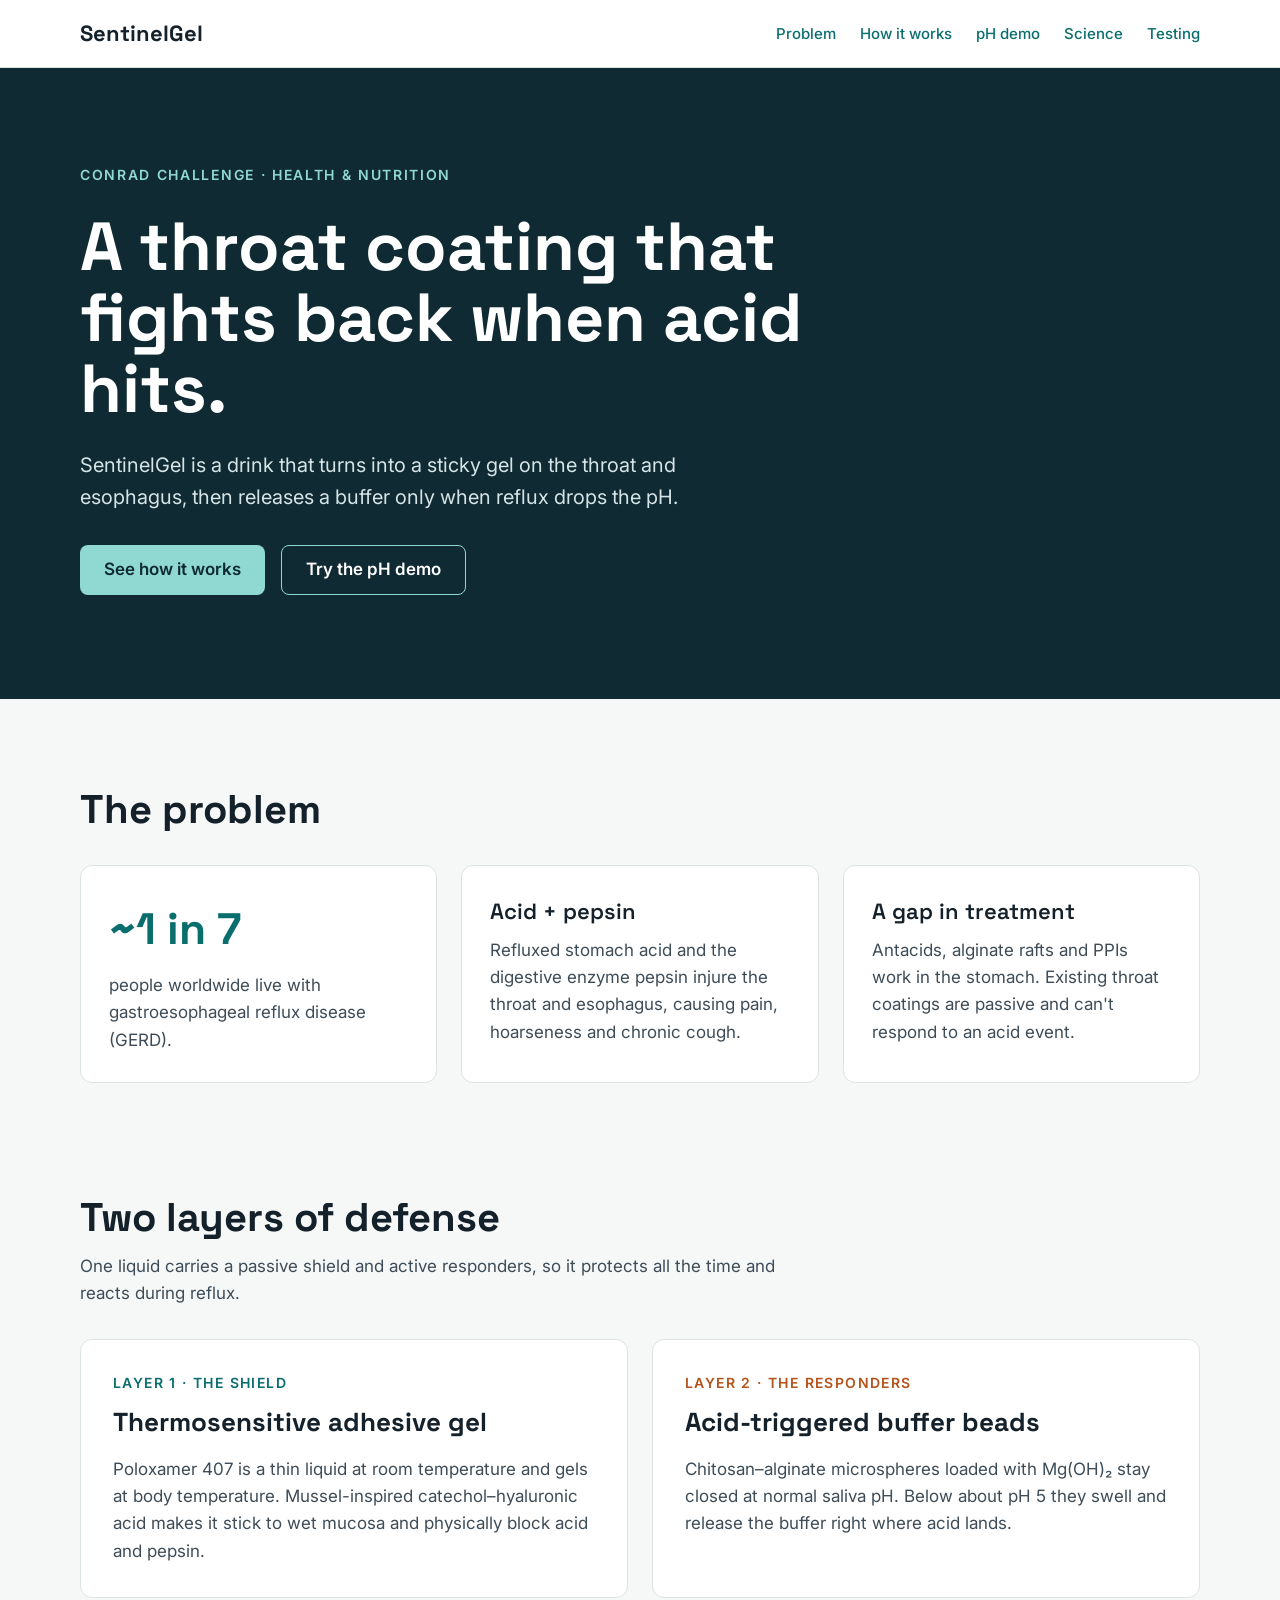
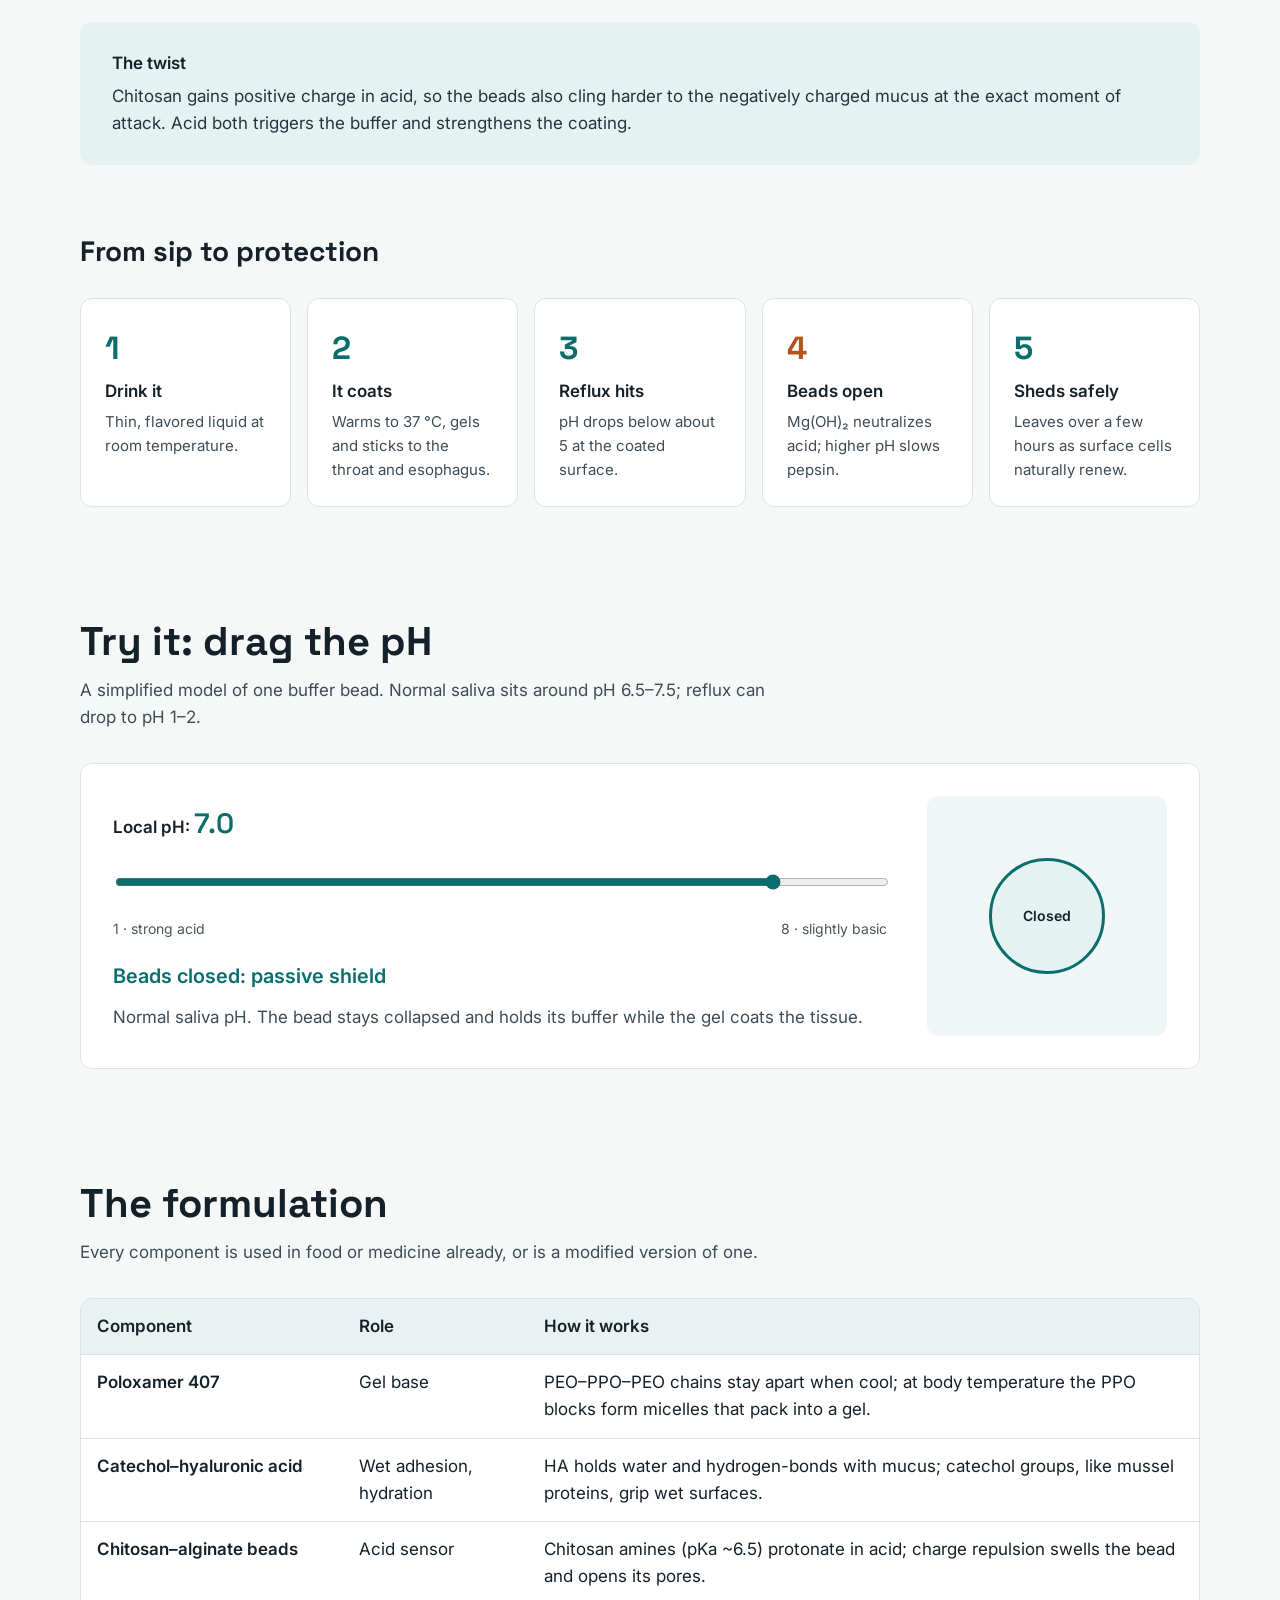
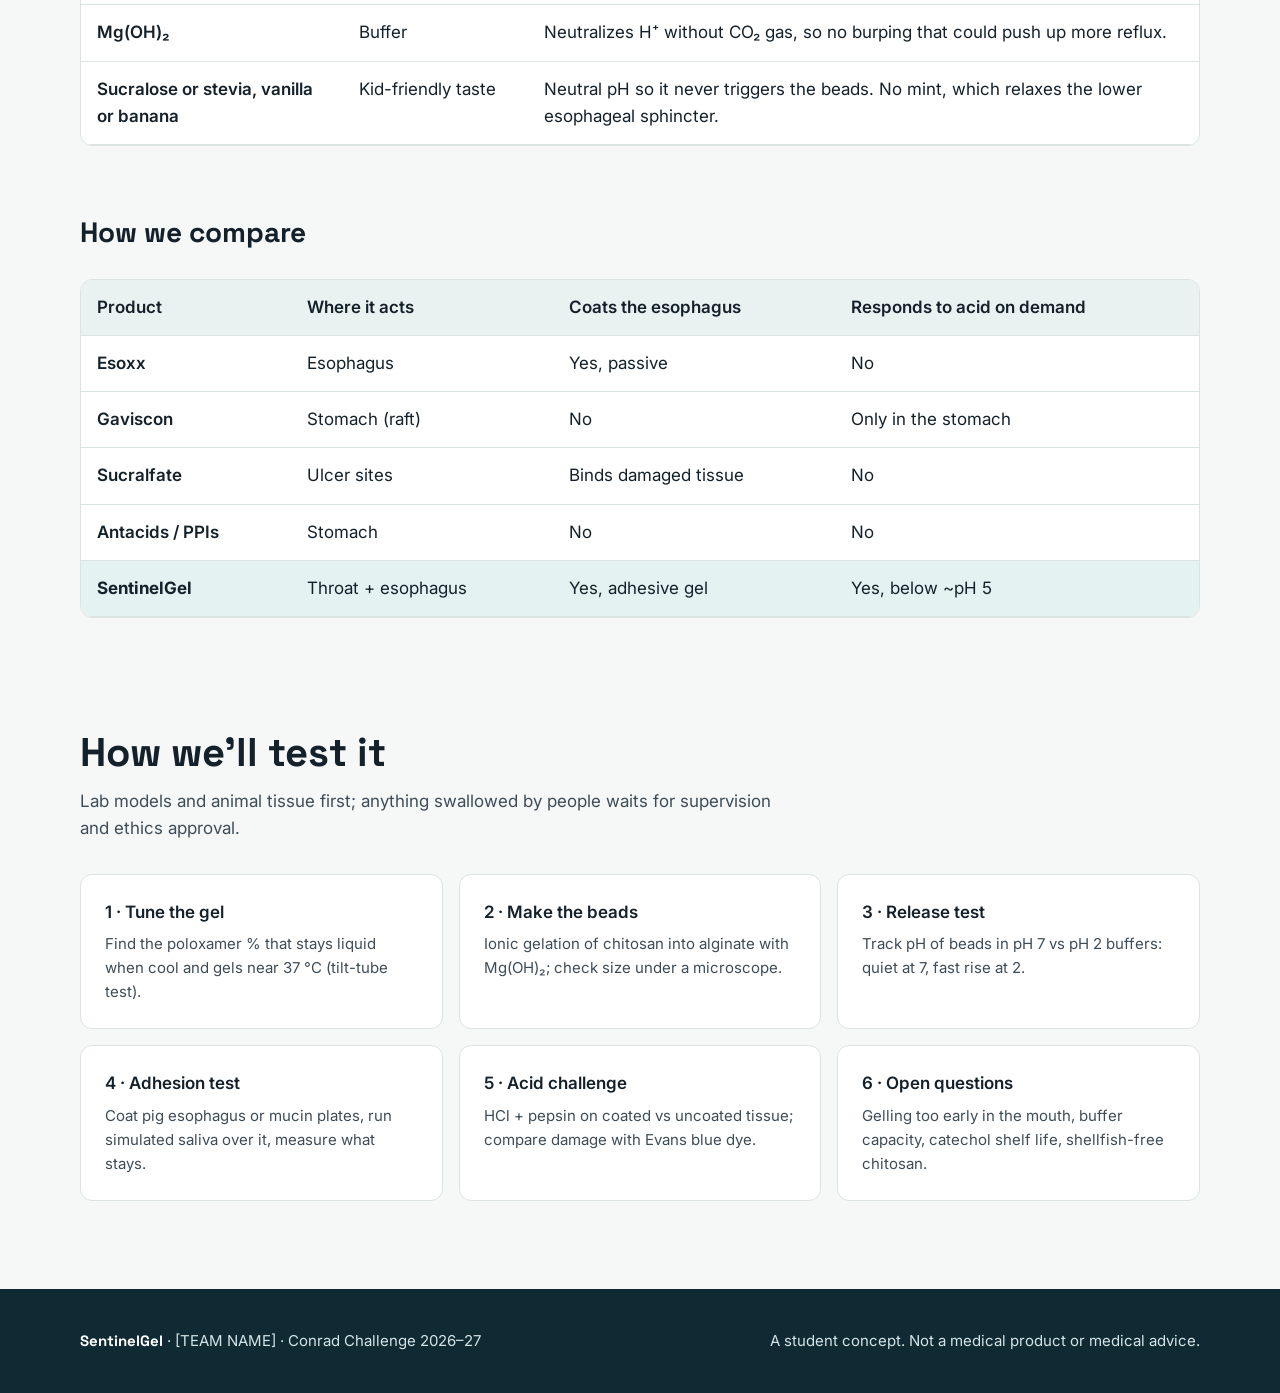
==== index.html @ 388d7379 "Initial commit: SentinelGel Conrad Challenge website Co-Authored-By: Claude Opus 5.5 <noreply@anthro" ====
<!doctype html>
<html lang="en">
<head>
<meta charset="utf-8">
<meta name="viewport" content="width=device-width, initial-scale=1">
<title>SentinelGel – smart reflux protection</title>
<link rel="preconnect" href="https://fonts.googleapis.com">
<link rel="stylesheet" href="https://fonts.googleapis.com/css2?family=Inter:wght@400;500;600&amp;family=Space+Grotesk:wght@500;600;700&amp;display=swap">
<style>
body{margin:0;background:#F6F8F8}
a{color:#0B6E6E}a:hover{color:#084F4F}
table{border-collapse:collapse;width:100%}
th,td{text-align:left;vertical-align:top;padding:14px 16px;border-bottom:1px solid #DCE3E3}
th{font-weight:600;color:#14212B;background:#EAF1F1}
input[type=range]{width:100%;accent-color:#0B6E6E;height:44px}
</style>
<style>html{scroll-behavior:smooth}</style>
</head>
<body>
<div style="font-family: Inter, system-ui, sans-serif; color: #14212B; background: #F6F8F8; line-height: 1.6; font-size: 17px">

<header style="background: #FFFFFF; border-bottom: 1px solid #DCE3E3">
<nav style="max-width: 1120px; margin: 0 auto; padding: 16px 24px; display: flex; flex-wrap: wrap; align-items: center; justify-content: space-between; gap: 16px">
<a href="#top" style="font-family: 'Space Grotesk', sans-serif; font-weight: 700; font-size: 22px; color: #14212B; text-decoration: none">SentinelGel</a>
<div style="display: flex; flex-wrap: wrap; gap: 24px; font-size: 15px; font-weight: 500">
<a href="#problem" style="text-decoration: none">Problem</a>
<a href="#how" style="text-decoration: none">How it works</a>
<a href="#demo" style="text-decoration: none">pH demo</a>
<a href="#science" style="text-decoration: none">Science</a>
<a href="#testing" style="text-decoration: none">Testing</a>
</div>
</nav>
</header>

<section id="top" style="background: #0F2A33; color: #FFFFFF">
<div style="max-width: 1120px; margin: 0 auto; padding: 96px 24px 104px; display: flex; flex-direction: column; gap: 24px">
<p style="margin: 0; font-size: 14px; font-weight: 600; letter-spacing: 0.12em; text-transform: uppercase; color: #8FD9D2">Conrad Challenge · Health &amp; Nutrition</p>
<h1 style="margin: 0; font-family: 'Space Grotesk', sans-serif; font-size: clamp(40px, 6vw, 68px); line-height: 1.05; max-width: 820px">A throat coating that fights back when acid hits.</h1>
<p style="margin: 0; font-size: 20px; max-width: 680px; color: #D5E4E6">SentinelGel is a drink that turns into a sticky gel on the throat and esophagus, then releases a buffer only when reflux drops the pH.</p>
<div style="display: flex; flex-wrap: wrap; gap: 16px; margin-top: 8px">
<a href="#how" style="display: inline-flex; align-items: center; min-height: 48px; padding: 0 24px; border-radius: 8px; background: #8FD9D2; color: #0F2A33; font-weight: 600; text-decoration: none">See how it works</a>
<a href="#demo" style="display: inline-flex; align-items: center; min-height: 48px; padding: 0 24px; border-radius: 8px; border: 1px solid #8FD9D2; color: #FFFFFF; font-weight: 600; text-decoration: none">Try the pH demo</a>
</div>
</div>
</section>

<section id="problem" style="max-width: 1120px; margin: 0 auto; padding: 88px 24px 40px">
<h2 style="margin: 0 0 16px; font-family: 'Space Grotesk', sans-serif; font-size: 40px; line-height: 1.15">The problem</h2>
<div style="display: grid; grid-template-columns: repeat(auto-fit, minmax(280px, 1fr)); gap: 24px; margin-top: 32px">
<div style="background: #FFFFFF; border: 1px solid #DCE3E3; border-radius: 12px; padding: 28px">
<p style="margin: 0; font-family: 'Space Grotesk', sans-serif; font-size: 44px; font-weight: 700; color: #0B6E6E">~1 in 7</p>
<p style="margin: 8px 0 0; color: #3E4C57">people worldwide live with gastroesophageal reflux disease (GERD).</p>
</div>
<div style="background: #FFFFFF; border: 1px solid #DCE3E3; border-radius: 12px; padding: 28px">
<p style="margin: 0; font-family: 'Space Grotesk', sans-serif; font-size: 22px; font-weight: 600">Acid + pepsin</p>
<p style="margin: 8px 0 0; color: #3E4C57">Refluxed stomach acid and the digestive enzyme pepsin injure the throat and esophagus, causing pain, hoarseness and chronic cough.</p>
</div>
<div style="background: #FFFFFF; border: 1px solid #DCE3E3; border-radius: 12px; padding: 28px">
<p style="margin: 0; font-family: 'Space Grotesk', sans-serif; font-size: 22px; font-weight: 600">A gap in treatment</p>
<p style="margin: 8px 0 0; color: #3E4C57">Antacids, alginate rafts and PPIs work in the stomach. Existing throat coatings are passive and can't respond to an acid event.</p>
</div>
</div>
</section>

<section id="how" style="max-width: 1120px; margin: 0 auto; padding: 72px 24px 40px">
<h2 style="margin: 0 0 12px; font-family: 'Space Grotesk', sans-serif; font-size: 40px; line-height: 1.15">Two layers of defense</h2>
<p style="margin: 0; max-width: 720px; color: #3E4C57">One liquid carries a passive shield and active responders, so it protects all the time and reacts during reflux.</p>
<div style="display: grid; grid-template-columns: repeat(auto-fit, minmax(320px, 1fr)); gap: 24px; margin-top: 32px">
<div style="background: #FFFFFF; border: 1px solid #DCE3E3; border-radius: 12px; padding: 32px">
<p style="margin: 0; font-size: 14px; font-weight: 600; letter-spacing: 0.1em; text-transform: uppercase; color: #0B6E6E">Layer 1 · The shield</p>
<h3 style="margin: 8px 0 12px; font-family: 'Space Grotesk', sans-serif; font-size: 26px">Thermosensitive adhesive gel</h3>
<p style="margin: 0; color: #3E4C57">Poloxamer 407 is a thin liquid at room temperature and gels at body temperature. Mussel-inspired catechol–hyaluronic acid makes it stick to wet mucosa and physically block acid and pepsin.</p>
</div>
<div style="background: #FFFFFF; border: 1px solid #DCE3E3; border-radius: 12px; padding: 32px">
<p style="margin: 0; font-size: 14px; font-weight: 600; letter-spacing: 0.1em; text-transform: uppercase; color: #B4531A">Layer 2 · The responders</p>
<h3 style="margin: 8px 0 12px; font-family: 'Space Grotesk', sans-serif; font-size: 26px">Acid-triggered buffer beads</h3>
<p style="margin: 0; color: #3E4C57">Chitosan–alginate microspheres loaded with Mg(OH)₂ stay closed at normal saliva pH. Below about pH 5 they swell and release the buffer right where acid lands.</p>
</div>
</div>
<div style="margin-top: 24px; background: #E4F3F1; border-radius: 12px; padding: 28px 32px">
<p style="margin: 0; font-weight: 600">The twist</p>
<p style="margin: 6px 0 0; color: #23343F">Chitosan gains positive charge in acid, so the beads also cling harder to the negatively charged mucus at the exact moment of attack. Acid both triggers the buffer and strengthens the coating.</p>
</div>

<h3 style="margin: 64px 0 24px; font-family: 'Space Grotesk', sans-serif; font-size: 28px">From sip to protection</h3>
<ol style="list-style: none; margin: 0; padding: 0; display: grid; grid-template-columns: repeat(auto-fit, minmax(200px, 1fr)); gap: 16px">
<li style="background: #FFFFFF; border: 1px solid #DCE3E3; border-radius: 12px; padding: 24px">
<p style="margin: 0; font-family: 'Space Grotesk', sans-serif; font-size: 32px; font-weight: 700; color: #0B6E6E">1</p>
<p style="margin: 4px 0 0; font-weight: 600">Drink it</p>
<p style="margin: 4px 0 0; font-size: 15px; color: #3E4C57">Thin, flavored liquid at room temperature.</p>
</li>
<li style="background: #FFFFFF; border: 1px solid #DCE3E3; border-radius: 12px; padding: 24px">
<p style="margin: 0; font-family: 'Space Grotesk', sans-serif; font-size: 32px; font-weight: 700; color: #0B6E6E">2</p>
<p style="margin: 4px 0 0; font-weight: 600">It coats</p>
<p style="margin: 4px 0 0; font-size: 15px; color: #3E4C57">Warms to 37 °C, gels and sticks to the throat and esophagus.</p>
</li>
<li style="background: #FFFFFF; border: 1px solid #DCE3E3; border-radius: 12px; padding: 24px">
<p style="margin: 0; font-family: 'Space Grotesk', sans-serif; font-size: 32px; font-weight: 700; color: #0B6E6E">3</p>
<p style="margin: 4px 0 0; font-weight: 600">Reflux hits</p>
<p style="margin: 4px 0 0; font-size: 15px; color: #3E4C57">pH drops below about 5 at the coated surface.</p>
</li>
<li style="background: #FFFFFF; border: 1px solid #DCE3E3; border-radius: 12px; padding: 24px">
<p style="margin: 0; font-family: 'Space Grotesk', sans-serif; font-size: 32px; font-weight: 700; color: #B4531A">4</p>
<p style="margin: 4px 0 0; font-weight: 600">Beads open</p>
<p style="margin: 4px 0 0; font-size: 15px; color: #3E4C57">Mg(OH)₂ neutralizes acid; higher pH slows pepsin.</p>
</li>
<li style="background: #FFFFFF; border: 1px solid #DCE3E3; border-radius: 12px; padding: 24px">
<p style="margin: 0; font-family: 'Space Grotesk', sans-serif; font-size: 32px; font-weight: 700; color: #0B6E6E">5</p>
<p style="margin: 4px 0 0; font-weight: 600">Sheds safely</p>
<p style="margin: 4px 0 0; font-size: 15px; color: #3E4C57">Leaves over a few hours as surface cells naturally renew.</p>
</li>
</ol>
</section>

<section id="demo" style="max-width: 1120px; margin: 0 auto; padding: 72px 24px 40px">
<h2 style="margin: 0 0 12px; font-family: 'Space Grotesk', sans-serif; font-size: 40px; line-height: 1.15">Try it: drag the pH</h2>
<p style="margin: 0; max-width: 720px; color: #3E4C57">A simplified model of one buffer bead. Normal saliva sits around pH 6.5–7.5; reflux can drop to pH 1–2.</p>
<div style="margin-top: 32px; background: #FFFFFF; border: 1px solid #DCE3E3; border-radius: 12px; padding: 32px; display: flex; flex-wrap: wrap; gap: 40px; align-items: center">
<div style="flex: 1 1 320px; min-width: 0; display: flex; flex-direction: column; gap: 12px">
<label for="ph-slider" style="font-weight: 600">Local pH: <span id="ph-text" style="font-family: 'Space Grotesk', sans-serif; font-size: 28px; color: #0B6E6E">7.0</span></label>
<input id="ph-slider" type="range" min="1" max="8" step="0.5" value="7">
<div style="display: flex; justify-content: space-between; font-size: 14px; color: #4A5560"><span>1 · strong acid</span><span>8 · slightly basic</span></div>
<p id="status-title" style="margin: 8px 0 0; font-size: 20px; font-weight: 600; color: #0B6E6E">Beads closed: passive shield</p>
<p id="status-body" style="margin: 0; color: #3E4C57">Normal saliva pH. The bead stays collapsed and holds its buffer while the gel coats the tissue.</p>
</div>
<div style="flex: 0 0 240px; height: 240px; display: flex; align-items: center; justify-content: center; background: #F0F5F5; border-radius: 12px" id="bead-box" role="img" aria-label="Collapsed bead holding buffer">
<div id="bead" style="width: 110px; height: 110px; border-radius: 50%; border: 3px solid #0B6E6E; background: #E4F3F1; display: flex; align-items: center; justify-content: center; transition: all 300ms ease">
<span id="bead-text" style="font-size: 14px; font-weight: 600; color: #14212B">Closed</span>
</div>
</div>
</div>
</section>

<section id="science" style="max-width: 1120px; margin: 0 auto; padding: 72px 24px 40px">
<h2 style="margin: 0 0 12px; font-family: 'Space Grotesk', sans-serif; font-size: 40px; line-height: 1.15">The formulation</h2>
<p style="margin: 0; max-width: 720px; color: #3E4C57">Every component is used in food or medicine already, or is a modified version of one.</p>
<div style="margin-top: 32px; overflow-x: auto; background: #FFFFFF; border: 1px solid #DCE3E3; border-radius: 12px">
<table>
<thead><tr><th>Component</th><th>Role</th><th>How it works</th></tr></thead>
<tbody>
<tr><td style="font-weight: 600">Poloxamer 407</td><td>Gel base</td><td>PEO–PPO–PEO chains stay apart when cool; at body temperature the PPO blocks form micelles that pack into a gel.</td></tr>
<tr><td style="font-weight: 600">Catechol–hyaluronic acid</td><td>Wet adhesion, hydration</td><td>HA holds water and hydrogen-bonds with mucus; catechol groups, like mussel proteins, grip wet surfaces.</td></tr>
<tr><td style="font-weight: 600">Chitosan–alginate beads</td><td>Acid sensor</td><td>Chitosan amines (pKa ~6.5) protonate in acid; charge repulsion swells the bead and opens its pores.</td></tr>
<tr><td style="font-weight: 600">Mg(OH)₂</td><td>Buffer</td><td>Neutralizes H⁺ without CO₂ gas, so no burping that could push up more reflux.</td></tr>
<tr><td style="font-weight: 600">Sucralose or stevia, vanilla or banana</td><td>Kid-friendly taste</td><td>Neutral pH so it never triggers the beads. No mint, which relaxes the lower esophageal sphincter.</td></tr>
</tbody>
</table>
</div>

<h3 style="margin: 64px 0 24px; font-family: 'Space Grotesk', sans-serif; font-size: 28px">How we compare</h3>
<div style="overflow-x: auto; background: #FFFFFF; border: 1px solid #DCE3E3; border-radius: 12px">
<table>
<thead><tr><th>Product</th><th>Where it acts</th><th>Coats the esophagus</th><th>Responds to acid on demand</th></tr></thead>
<tbody>
<tr><td style="font-weight: 600">Esoxx</td><td>Esophagus</td><td>Yes, passive</td><td>No</td></tr>
<tr><td style="font-weight: 600">Gaviscon</td><td>Stomach (raft)</td><td>No</td><td>Only in the stomach</td></tr>
<tr><td style="font-weight: 600">Sucralfate</td><td>Ulcer sites</td><td>Binds damaged tissue</td><td>No</td></tr>
<tr><td style="font-weight: 600">Antacids / PPIs</td><td>Stomach</td><td>No</td><td>No</td></tr>
<tr style="background: #E4F3F1"><td style="font-weight: 700">SentinelGel</td><td>Throat + esophagus</td><td>Yes, adhesive gel</td><td>Yes, below ~pH 5</td></tr>
</tbody>
</table>
</div>
</section>

<section id="testing" style="max-width: 1120px; margin: 0 auto; padding: 72px 24px 88px">
<h2 style="margin: 0 0 12px; font-family: 'Space Grotesk', sans-serif; font-size: 40px; line-height: 1.15">How we'll test it</h2>
<p style="margin: 0; max-width: 720px; color: #3E4C57">Lab models and animal tissue first; anything swallowed by people waits for supervision and ethics approval.</p>
<div style="display: grid; grid-template-columns: repeat(auto-fit, minmax(300px, 1fr)); gap: 16px; margin-top: 32px">
<div style="background: #FFFFFF; border: 1px solid #DCE3E3; border-radius: 12px; padding: 24px"><p style="margin: 0; font-weight: 600">1 · Tune the gel</p><p style="margin: 6px 0 0; font-size: 15px; color: #3E4C57">Find the poloxamer % that stays liquid when cool and gels near 37 °C (tilt-tube test).</p></div>
<div style="background: #FFFFFF; border: 1px solid #DCE3E3; border-radius: 12px; padding: 24px"><p style="margin: 0; font-weight: 600">2 · Make the beads</p><p style="margin: 6px 0 0; font-size: 15px; color: #3E4C57">Ionic gelation of chitosan into alginate with Mg(OH)₂; check size under a microscope.</p></div>
<div style="background: #FFFFFF; border: 1px solid #DCE3E3; border-radius: 12px; padding: 24px"><p style="margin: 0; font-weight: 600">3 · Release test</p><p style="margin: 6px 0 0; font-size: 15px; color: #3E4C57">Track pH of beads in pH 7 vs pH 2 buffers: quiet at 7, fast rise at 2.</p></div>
<div style="background: #FFFFFF; border: 1px solid #DCE3E3; border-radius: 12px; padding: 24px"><p style="margin: 0; font-weight: 600">4 · Adhesion test</p><p style="margin: 6px 0 0; font-size: 15px; color: #3E4C57">Coat pig esophagus or mucin plates, run simulated saliva over it, measure what stays.</p></div>
<div style="background: #FFFFFF; border: 1px solid #DCE3E3; border-radius: 12px; padding: 24px"><p style="margin: 0; font-weight: 600">5 · Acid challenge</p><p style="margin: 6px 0 0; font-size: 15px; color: #3E4C57">HCl + pepsin on coated vs uncoated tissue; compare damage with Evans blue dye.</p></div>
<div style="background: #FFFFFF; border: 1px solid #DCE3E3; border-radius: 12px; padding: 24px"><p style="margin: 0; font-weight: 600">6 · Open questions</p><p style="margin: 6px 0 0; font-size: 15px; color: #3E4C57">Gelling too early in the mouth, buffer capacity, catechol shelf life, shellfish-free chitosan.</p></div>
</div>
</section>

<footer style="background: #0F2A33; color: #D5E4E6">
<div style="max-width: 1120px; margin: 0 auto; padding: 40px 24px; display: flex; flex-wrap: wrap; justify-content: space-between; gap: 16px; font-size: 15px">
<p style="margin: 0"><span style="font-family: 'Space Grotesk', sans-serif; font-weight: 700; color: #FFFFFF">SentinelGel</span> · [TEAM NAME] · Conrad Challenge 2026–27</p>
<p style="margin: 0">A student concept. Not a medical product or medical advice.</p>
</div>
</footer>

</div>
<script>
(function(){
  var s=document.getElementById('ph-slider');
  function $(id){return document.getElementById(id);}
  function update(){
    var ph=parseFloat(s.value), acid=ph<5, mild=ph>=5&&ph<6.5, c=acid?'#B4531A':'#0B6E6E';
    $('ph-text').textContent=ph.toFixed(1); $('ph-text').style.color=c;
    $('status-title').style.color=c;
    $('status-title').textContent=acid?'Beads open: releasing buffer':(mild?'Beads closed: on standby':'Beads closed: passive shield');
    $('status-body').textContent=acid?'Chitosan is protonated (\u2013NH\u2083\u207a). Charge repulsion swells the bead and Mg(OH)\u2082 diffuses out to neutralize the acid.':(mild?'Slightly acidic, but above the trigger point. The gel still blocks acid and pepsin physically.':'Normal saliva pH. The bead stays collapsed and holds its buffer while the gel coats the tissue.');
    var b=$('bead'), size=acid?190:110;
    b.style.width=size+'px'; b.style.height=size+'px'; b.style.borderColor=c; b.style.background=acid?'#FBE3D3':'#E4F3F1';
    $('bead-text').textContent=acid?'Releasing':'Closed';
    $('bead-box').setAttribute('aria-label',acid?'Swollen bead releasing buffer':'Collapsed bead holding buffer');
  }
  s.addEventListener('input',update); update();
})();
</script>
</body>
</html>
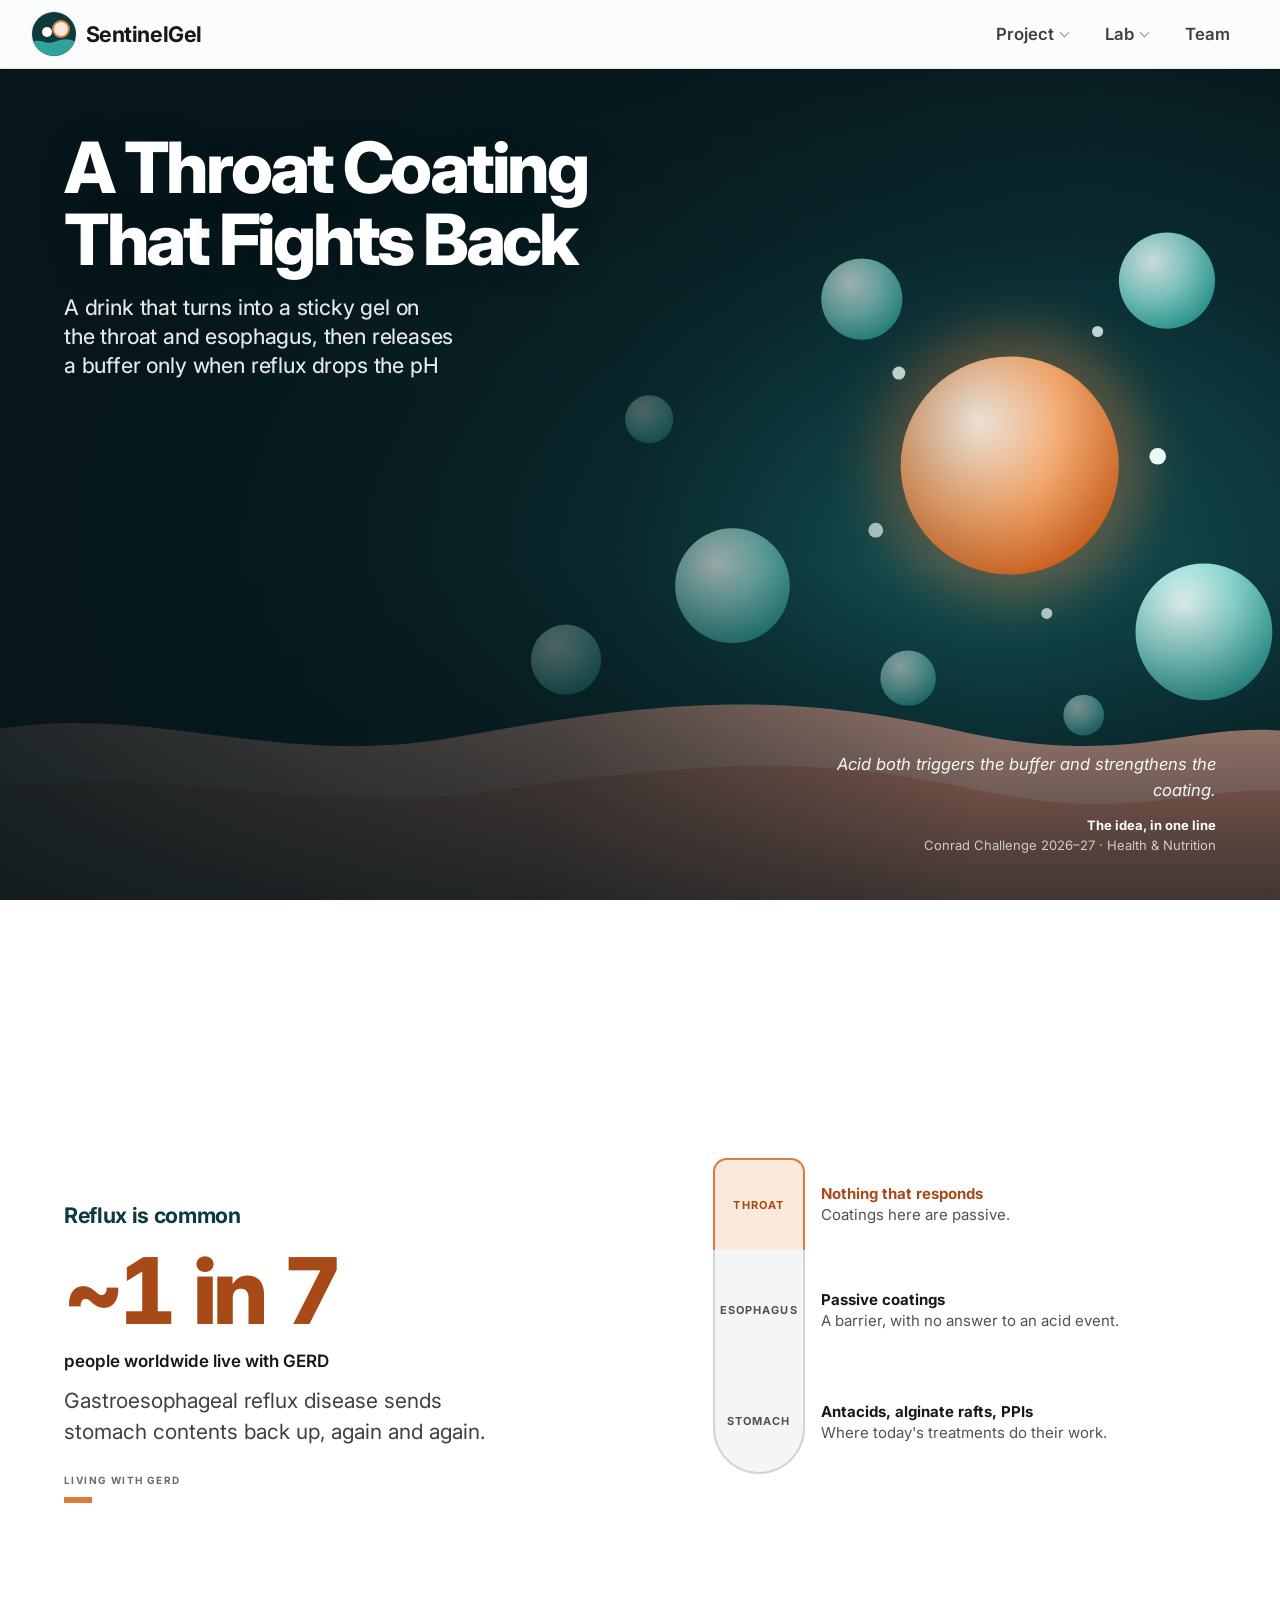
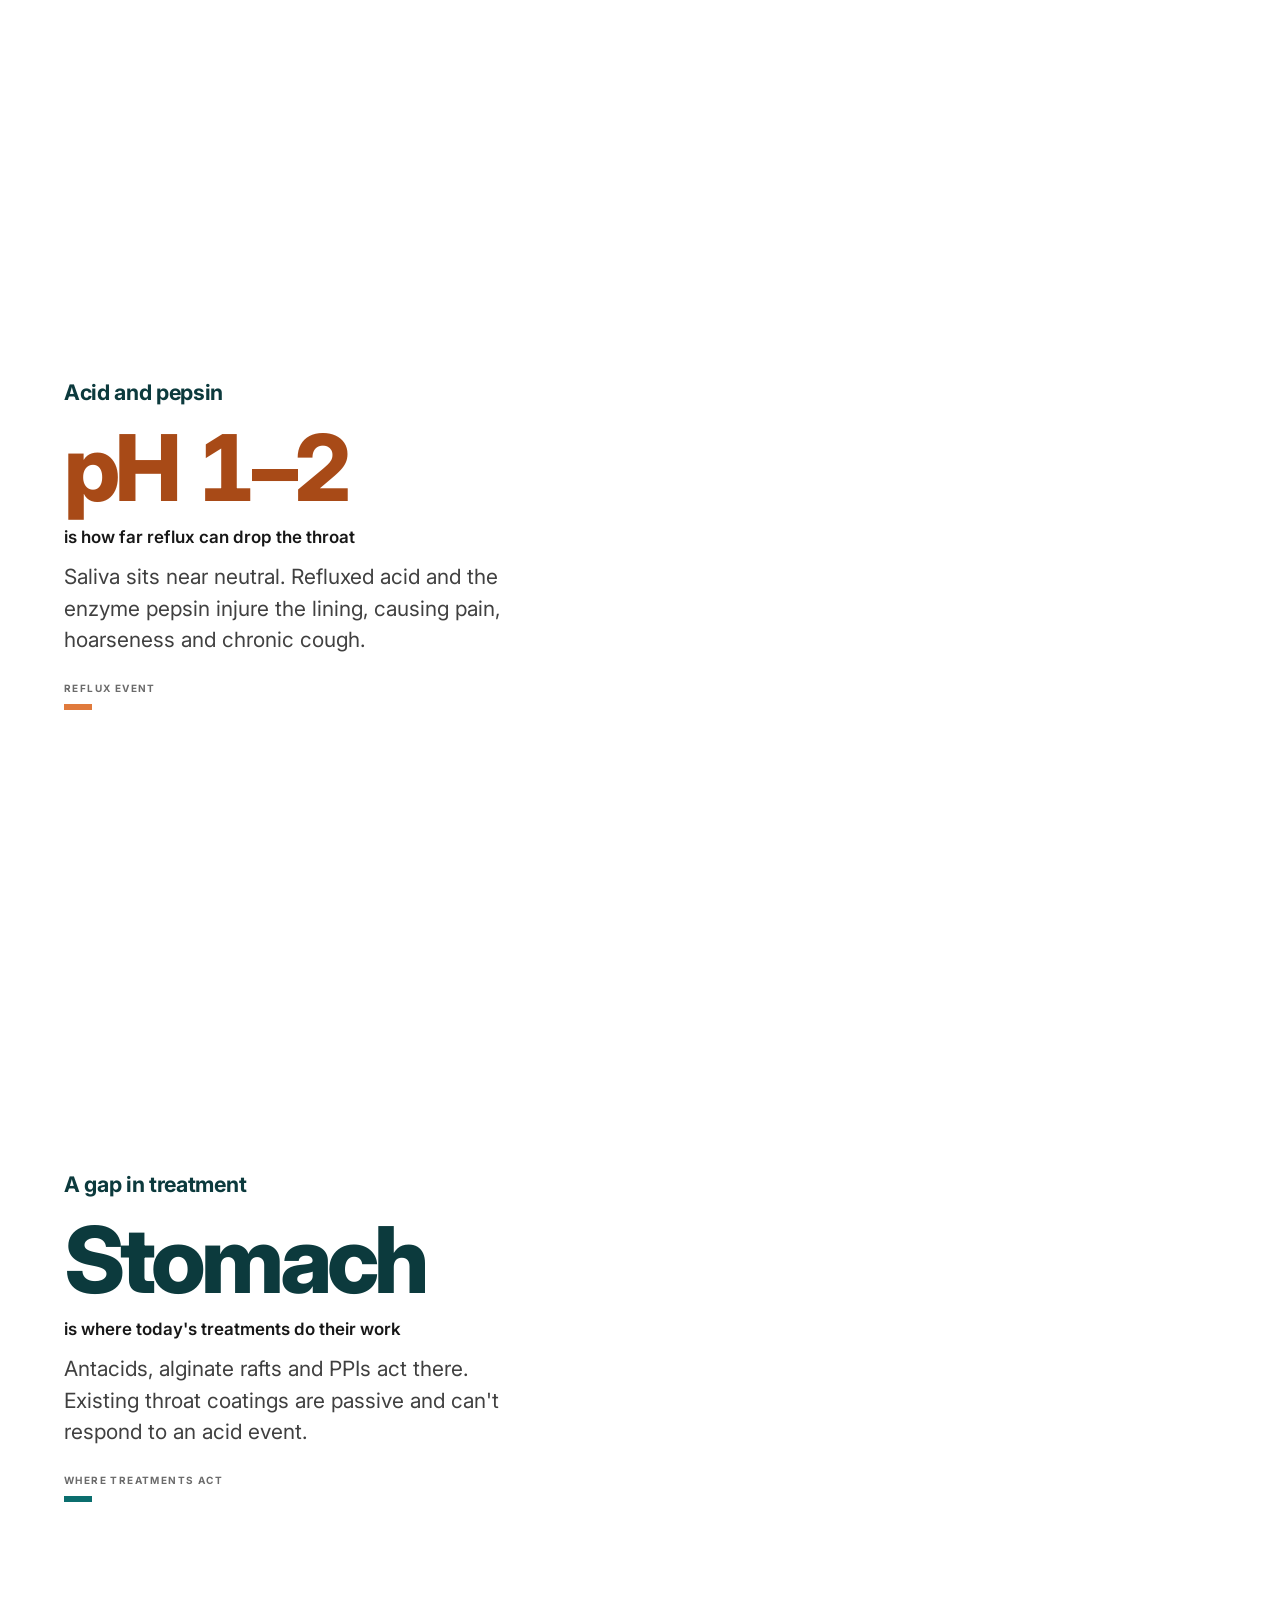
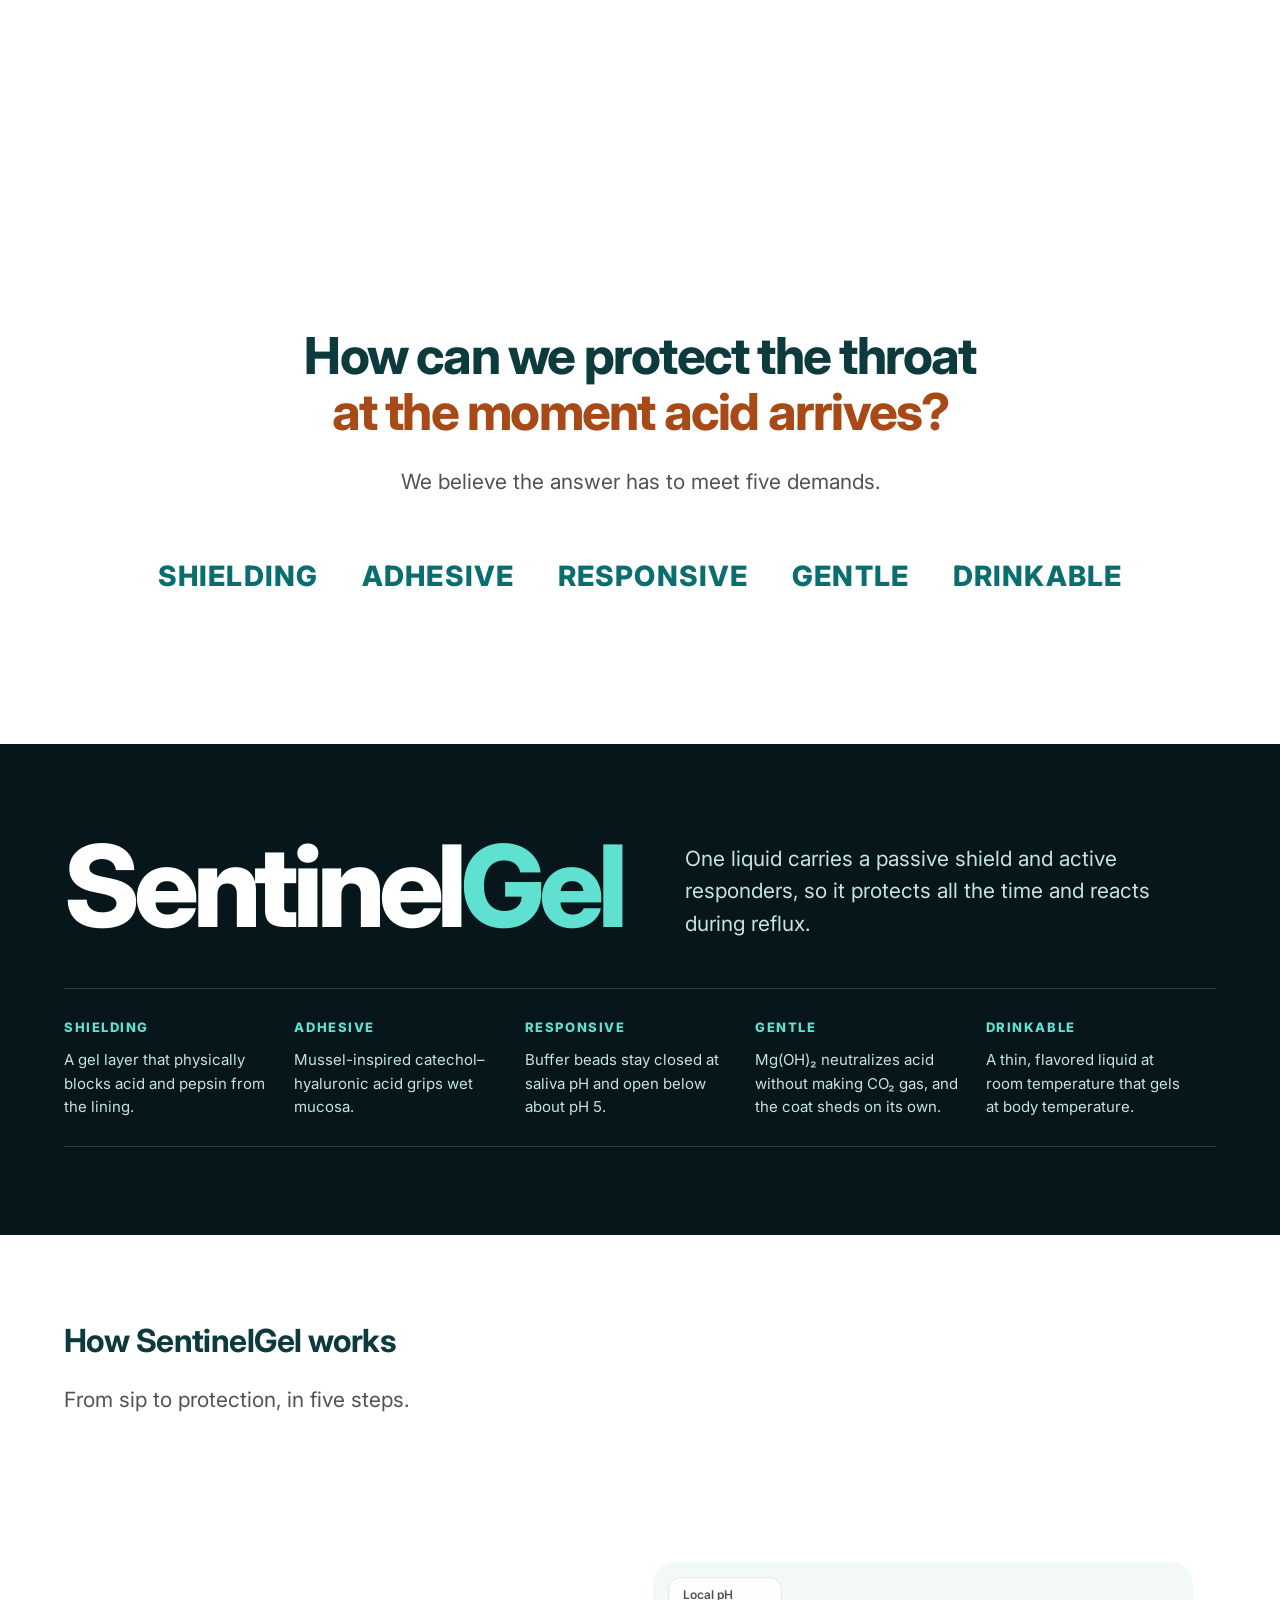
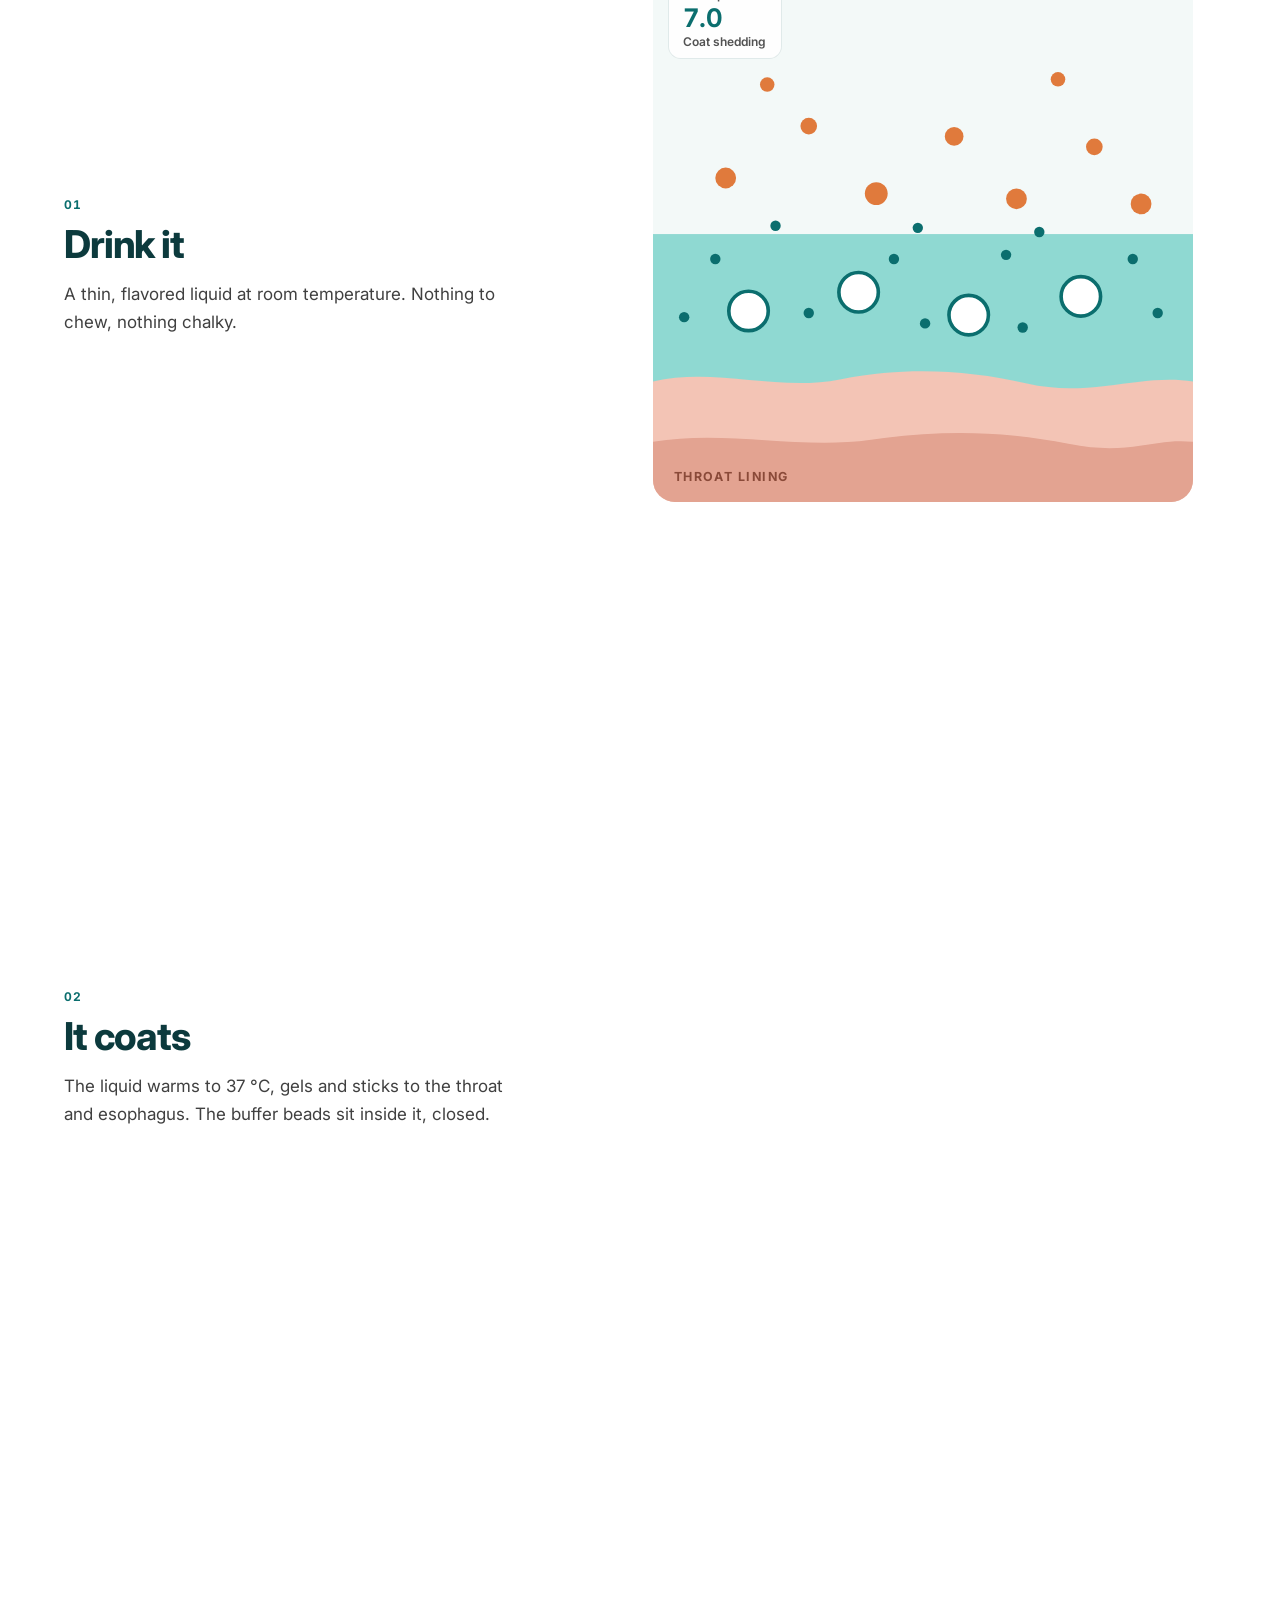
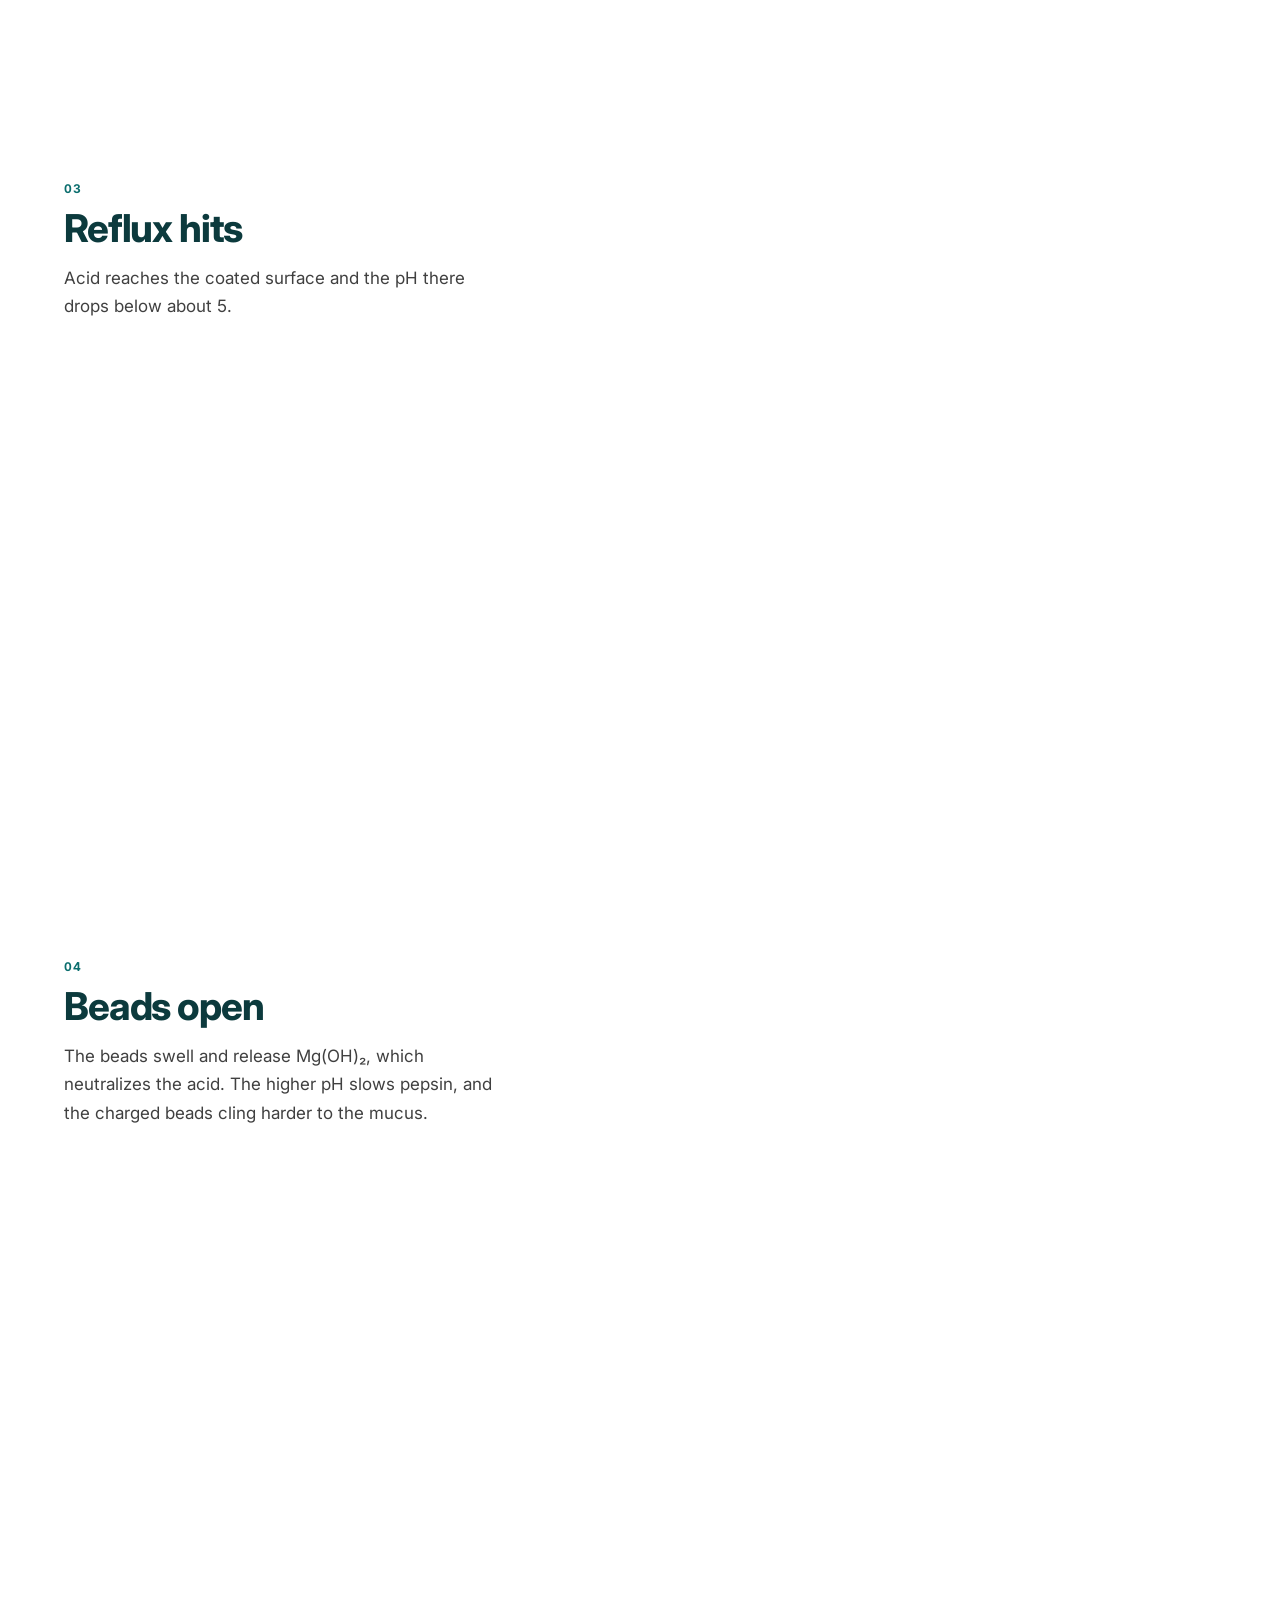
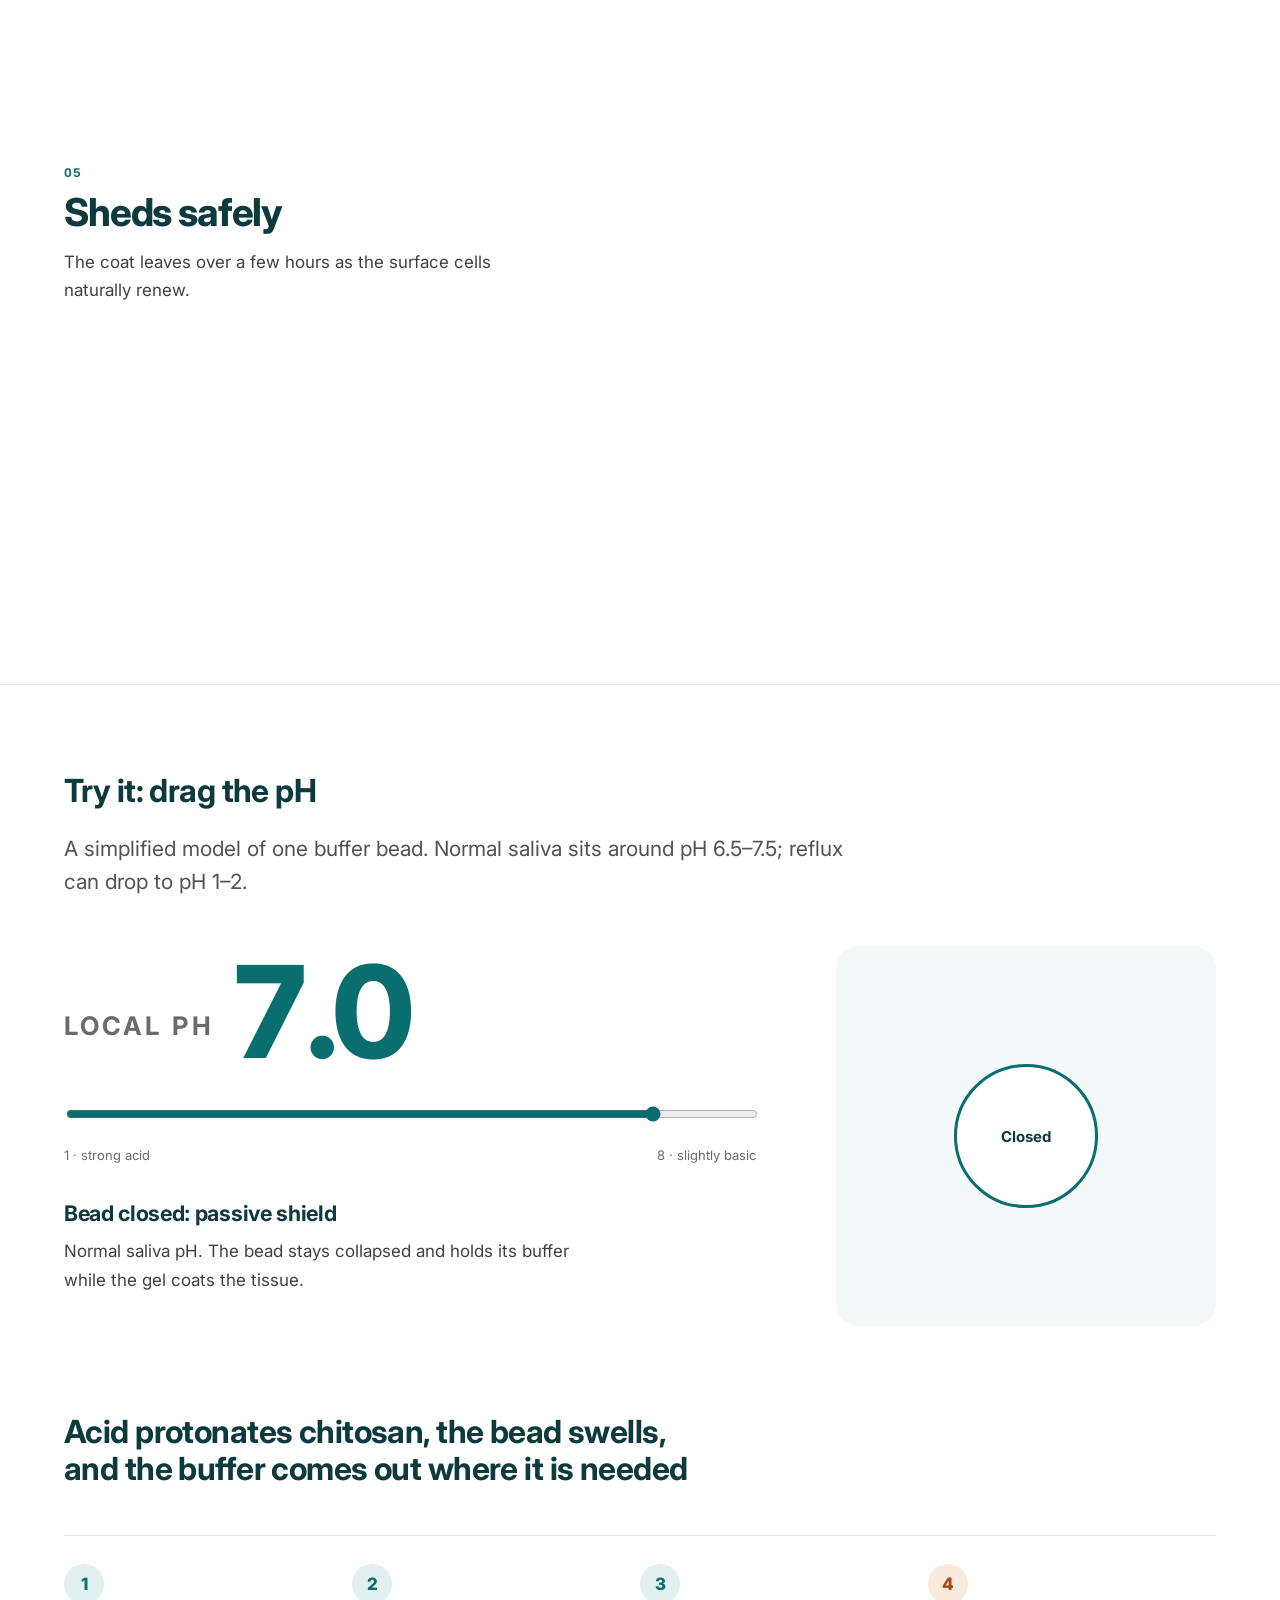
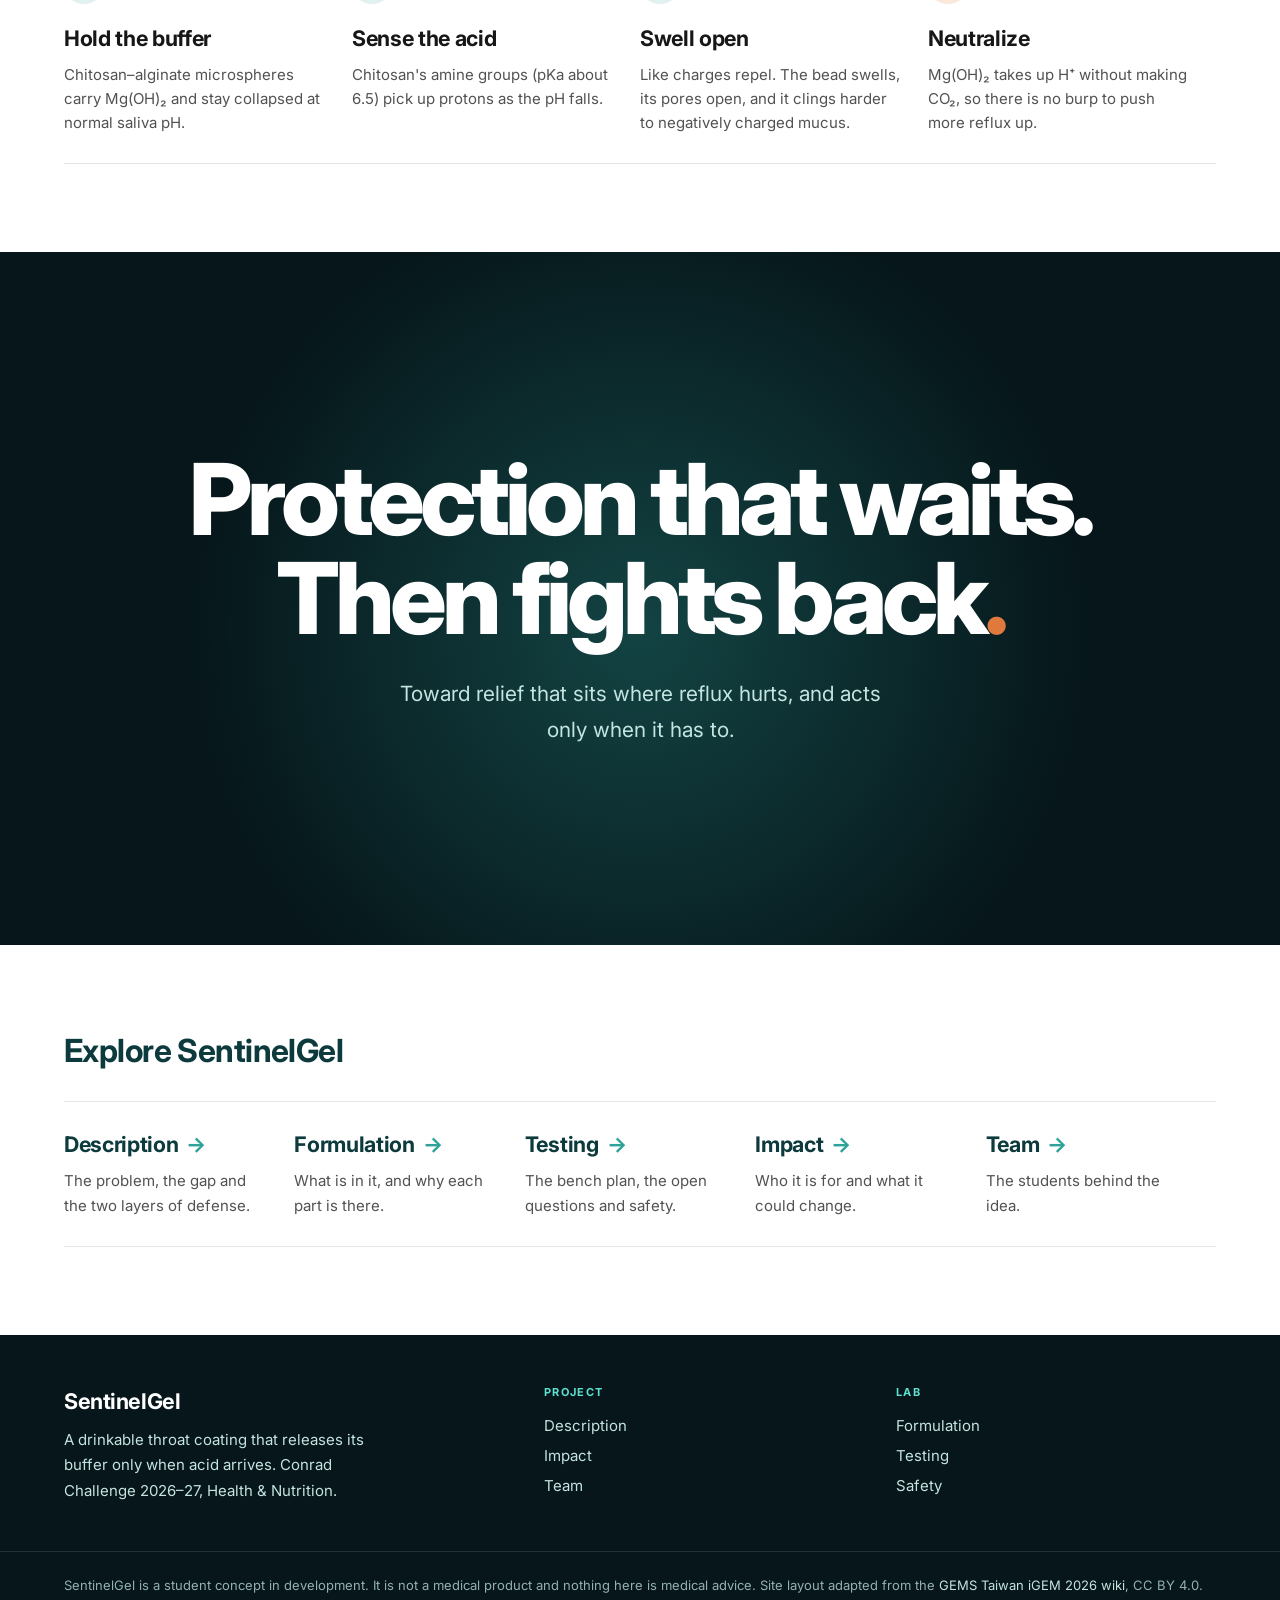
==== commit 9ba581ac: "Rebuild site as a multi-page wiki in the GEMS Taiwan style Replace the single inline-styled page wit" ====
--- a/index.html
+++ b/index.html
@@ -3,203 +3,251 @@
 <head>
 <meta charset="utf-8">
 <meta name="viewport" content="width=device-width, initial-scale=1">
-<title>SentinelGel – smart reflux protection</title>
+<title>SentinelGel · A throat coating that fights back · Conrad Challenge 2026–27</title>
+<meta name="description" content="SentinelGel is a drink that turns into a sticky gel on the throat and esophagus, then releases a buffer only when reflux drops the pH.">
 <link rel="preconnect" href="https://fonts.googleapis.com">
-<link rel="stylesheet" href="https://fonts.googleapis.com/css2?family=Inter:wght@400;500;600&amp;family=Space+Grotesk:wght@500;600;700&amp;display=swap">
-<style>
-body{margin:0;background:#F6F8F8}
-a{color:#0B6E6E}a:hover{color:#084F4F}
-table{border-collapse:collapse;width:100%}
-th,td{text-align:left;vertical-align:top;padding:14px 16px;border-bottom:1px solid #DCE3E3}
-th{font-weight:600;color:#14212B;background:#EAF1F1}
-input[type=range]{width:100%;accent-color:#0B6E6E;height:44px}
-</style>
-<style>html{scroll-behavior:smooth}</style>
+<link rel="preconnect" href="https://fonts.gstatic.com" crossorigin>
+<link rel="stylesheet" href="https://fonts.googleapis.com/css2?family=Inter:opsz,wght@14..32,400..800&display=swap">
+<link rel="stylesheet" href="assets/site.css">
 </head>
 <body>
-<div style="font-family: Inter, system-ui, sans-serif; color: #14212B; background: #F6F8F8; line-height: 1.6; font-size: 17px">
-
-<header style="background: #FFFFFF; border-bottom: 1px solid #DCE3E3">
-<nav style="max-width: 1120px; margin: 0 auto; padding: 16px 24px; display: flex; flex-wrap: wrap; align-items: center; justify-content: space-between; gap: 16px">
-<a href="#top" style="font-family: 'Space Grotesk', sans-serif; font-weight: 700; font-size: 22px; color: #14212B; text-decoration: none">SentinelGel</a>
-<div style="display: flex; flex-wrap: wrap; gap: 24px; font-size: 15px; font-weight: 500">
-<a href="#problem" style="text-decoration: none">Problem</a>
-<a href="#how" style="text-decoration: none">How it works</a>
-<a href="#demo" style="text-decoration: none">pH demo</a>
-<a href="#science" style="text-decoration: none">Science</a>
-<a href="#testing" style="text-decoration: none">Testing</a>
-</div>
-</nav>
+<main>
+
+<!-- 1 · first visual -->
+<header class="hero">
+  <svg class="hero__art" viewBox="0 0 1440 900" preserveAspectRatio="xMidYMid slice" aria-hidden="true">
+    <defs>
+      <radialGradient id="hg" cx="72%" cy="58%" r="70%"><stop offset="0" stop-color="#14575a"/><stop offset=".55" stop-color="#0a2a2f"/><stop offset="1" stop-color="#06161a"/></radialGradient>
+      <radialGradient id="hb" cx="35%" cy="30%" r="75%"><stop offset="0" stop-color="#eafaf7"/><stop offset=".5" stop-color="#8fd9d2"/><stop offset="1" stop-color="#2fa39a"/></radialGradient>
+      <radialGradient id="ho" cx="35%" cy="30%" r="75%"><stop offset="0" stop-color="#fff3e8"/><stop offset=".55" stop-color="#f0a56b"/><stop offset="1" stop-color="#c8601f"/></radialGradient>
+      <filter id="hs" x="-50%" y="-50%" width="200%" height="200%"><feGaussianBlur stdDeviation="26"/></filter>
+    </defs>
+    <rect width="1440" height="900" fill="url(#hg)"/>
+    <path d="M0 720 C 180 680, 320 760, 520 724 S 860 670, 1060 716 S 1320 700, 1440 720 V900 H0Z" fill="#e9a996" opacity=".9"/>
+    <path d="M0 780 C 200 750, 360 810, 560 782 S 900 740, 1080 780 S 1330 770, 1440 784 V900 H0Z" fill="#c9806c"/>
+    <g>
+      <circle class="bead" cx="1120" cy="430" r="150" fill="#e07a3c" opacity=".35" filter="url(#hs)"/>
+      <circle class="bead" cx="1120" cy="430" r="118" fill="url(#ho)"/>
+      <circle class="bead" cx="820" cy="560" r="62" fill="url(#hb)"/>
+      <circle class="bead" cx="1330" cy="610" r="74" fill="url(#hb)"/>
+      <circle class="bead" cx="960" cy="250" r="44" fill="url(#hb)" opacity=".9"/>
+      <circle class="bead" cx="640" cy="640" r="38" fill="url(#hb)" opacity=".8"/>
+      <circle class="bead" cx="1290" cy="230" r="52" fill="url(#hb)" opacity=".85"/>
+      <circle class="bead" cx="1010" cy="660" r="30" fill="url(#hb)" opacity=".8"/>
+      <circle class="bead" cx="730" cy="380" r="26" fill="url(#hb)" opacity=".6"/>
+      <circle class="bead" cx="1200" cy="700" r="22" fill="url(#hb)" opacity=".7"/>
+      <circle class="bead" cx="1280" cy="420" r="9" fill="#eafaf7"/>
+      <circle class="bead" cx="1000" cy="330" r="7" fill="#eafaf7"/>
+      <circle class="bead" cx="1215" cy="285" r="6" fill="#eafaf7" opacity=".8"/>
+      <circle class="bead" cx="975" cy="500" r="8" fill="#eafaf7" opacity=".85"/>
+      <circle class="bead" cx="1160" cy="590" r="6" fill="#eafaf7" opacity=".8"/>
+    </g>
+  </svg>
+  <div class="hero__photo"></div>
+  <div class="hero__inner">
+    <div>
+      <h1 class="hero__claim"><span class="w" style="--i:0"><span>A</span></span> <span class="w" style="--i:1"><span>Throat</span></span> <span class="w" style="--i:2"><span>Coating</span></span> <span class="w" style="--i:3"><span>That</span></span> <span class="w" style="--i:4"><span>Fights</span></span> <span class="w" style="--i:5"><span>Back</span></span></h1>
+      <p class="hero__caption">A drink that turns into a sticky gel on the throat and esophagus, then releases a buffer only when reflux drops the pH</p>
+    </div>
+    <blockquote class="hero__note" style="margin:0">
+      <p>Acid both triggers the buffer and strengthens the coating.</p>
+      <footer><b>The idea, in one line</b><span>Conrad Challenge 2026–27 · Health &amp; Nutrition</span></footer>
+    </blockquote>
+  </div>
 </header>
 
-<section id="top" style="background: #0F2A33; color: #FFFFFF">
-<div style="max-width: 1120px; margin: 0 auto; padding: 96px 24px 104px; display: flex; flex-direction: column; gap: 24px">
-<p style="margin: 0; font-size: 14px; font-weight: 600; letter-spacing: 0.12em; text-transform: uppercase; color: #8FD9D2">Conrad Challenge · Health &amp; Nutrition</p>
-<h1 style="margin: 0; font-family: 'Space Grotesk', sans-serif; font-size: clamp(40px, 6vw, 68px); line-height: 1.05; max-width: 820px">A throat coating that fights back when acid hits.</h1>
-<p style="margin: 0; font-size: 20px; max-width: 680px; color: #D5E4E6">SentinelGel is a drink that turns into a sticky gel on the throat and esophagus, then releases a buffer only when reflux drops the pH.</p>
-<div style="display: flex; flex-wrap: wrap; gap: 16px; margin-top: 8px">
-<a href="#how" style="display: inline-flex; align-items: center; min-height: 48px; padding: 0 24px; border-radius: 8px; background: #8FD9D2; color: #0F2A33; font-weight: 600; text-decoration: none">See how it works</a>
-<a href="#demo" style="display: inline-flex; align-items: center; min-height: 48px; padding: 0 24px; border-radius: 8px; border: 1px solid #8FD9D2; color: #FFFFFF; font-weight: 600; text-decoration: none">Try the pH demo</a>
-</div>
-</div>
-</section>
-
-<section id="problem" style="max-width: 1120px; margin: 0 auto; padding: 88px 24px 40px">
-<h2 style="margin: 0 0 16px; font-family: 'Space Grotesk', sans-serif; font-size: 40px; line-height: 1.15">The problem</h2>
-<div style="display: grid; grid-template-columns: repeat(auto-fit, minmax(280px, 1fr)); gap: 24px; margin-top: 32px">
-<div style="background: #FFFFFF; border: 1px solid #DCE3E3; border-radius: 12px; padding: 28px">
-<p style="margin: 0; font-family: 'Space Grotesk', sans-serif; font-size: 44px; font-weight: 700; color: #0B6E6E">~1 in 7</p>
-<p style="margin: 8px 0 0; color: #3E4C57">people worldwide live with gastroesophageal reflux disease (GERD).</p>
-</div>
-<div style="background: #FFFFFF; border: 1px solid #DCE3E3; border-radius: 12px; padding: 28px">
-<p style="margin: 0; font-family: 'Space Grotesk', sans-serif; font-size: 22px; font-weight: 600">Acid + pepsin</p>
-<p style="margin: 8px 0 0; color: #3E4C57">Refluxed stomach acid and the digestive enzyme pepsin injure the throat and esophagus, causing pain, hoarseness and chronic cough.</p>
-</div>
-<div style="background: #FFFFFF; border: 1px solid #DCE3E3; border-radius: 12px; padding: 28px">
-<p style="margin: 0; font-family: 'Space Grotesk', sans-serif; font-size: 22px; font-weight: 600">A gap in treatment</p>
-<p style="margin: 8px 0 0; color: #3E4C57">Antacids, alginate rafts and PPIs work in the stomach. Existing throat coatings are passive and can't respond to an acid event.</p>
-</div>
-</div>
-</section>
-
-<section id="how" style="max-width: 1120px; margin: 0 auto; padding: 72px 24px 40px">
-<h2 style="margin: 0 0 12px; font-family: 'Space Grotesk', sans-serif; font-size: 40px; line-height: 1.15">Two layers of defense</h2>
-<p style="margin: 0; max-width: 720px; color: #3E4C57">One liquid carries a passive shield and active responders, so it protects all the time and reacts during reflux.</p>
-<div style="display: grid; grid-template-columns: repeat(auto-fit, minmax(320px, 1fr)); gap: 24px; margin-top: 32px">
-<div style="background: #FFFFFF; border: 1px solid #DCE3E3; border-radius: 12px; padding: 32px">
-<p style="margin: 0; font-size: 14px; font-weight: 600; letter-spacing: 0.1em; text-transform: uppercase; color: #0B6E6E">Layer 1 · The shield</p>
-<h3 style="margin: 8px 0 12px; font-family: 'Space Grotesk', sans-serif; font-size: 26px">Thermosensitive adhesive gel</h3>
-<p style="margin: 0; color: #3E4C57">Poloxamer 407 is a thin liquid at room temperature and gels at body temperature. Mussel-inspired catechol–hyaluronic acid makes it stick to wet mucosa and physically block acid and pepsin.</p>
-</div>
-<div style="background: #FFFFFF; border: 1px solid #DCE3E3; border-radius: 12px; padding: 32px">
-<p style="margin: 0; font-size: 14px; font-weight: 600; letter-spacing: 0.1em; text-transform: uppercase; color: #B4531A">Layer 2 · The responders</p>
-<h3 style="margin: 8px 0 12px; font-family: 'Space Grotesk', sans-serif; font-size: 26px">Acid-triggered buffer beads</h3>
-<p style="margin: 0; color: #3E4C57">Chitosan–alginate microspheres loaded with Mg(OH)₂ stay closed at normal saliva pH. Below about pH 5 they swell and release the buffer right where acid lands.</p>
-</div>
-</div>
-<div style="margin-top: 24px; background: #E4F3F1; border-radius: 12px; padding: 28px 32px">
-<p style="margin: 0; font-weight: 600">The twist</p>
-<p style="margin: 6px 0 0; color: #23343F">Chitosan gains positive charge in acid, so the beads also cling harder to the negatively charged mucus at the exact moment of attack. Acid both triggers the buffer and strengthens the coating.</p>
-</div>
-
-<h3 style="margin: 64px 0 24px; font-family: 'Space Grotesk', sans-serif; font-size: 28px">From sip to protection</h3>
-<ol style="list-style: none; margin: 0; padding: 0; display: grid; grid-template-columns: repeat(auto-fit, minmax(200px, 1fr)); gap: 16px">
-<li style="background: #FFFFFF; border: 1px solid #DCE3E3; border-radius: 12px; padding: 24px">
-<p style="margin: 0; font-family: 'Space Grotesk', sans-serif; font-size: 32px; font-weight: 700; color: #0B6E6E">1</p>
-<p style="margin: 4px 0 0; font-weight: 600">Drink it</p>
-<p style="margin: 4px 0 0; font-size: 15px; color: #3E4C57">Thin, flavored liquid at room temperature.</p>
-</li>
-<li style="background: #FFFFFF; border: 1px solid #DCE3E3; border-radius: 12px; padding: 24px">
-<p style="margin: 0; font-family: 'Space Grotesk', sans-serif; font-size: 32px; font-weight: 700; color: #0B6E6E">2</p>
-<p style="margin: 4px 0 0; font-weight: 600">It coats</p>
-<p style="margin: 4px 0 0; font-size: 15px; color: #3E4C57">Warms to 37 °C, gels and sticks to the throat and esophagus.</p>
-</li>
-<li style="background: #FFFFFF; border: 1px solid #DCE3E3; border-radius: 12px; padding: 24px">
-<p style="margin: 0; font-family: 'Space Grotesk', sans-serif; font-size: 32px; font-weight: 700; color: #0B6E6E">3</p>
-<p style="margin: 4px 0 0; font-weight: 600">Reflux hits</p>
-<p style="margin: 4px 0 0; font-size: 15px; color: #3E4C57">pH drops below about 5 at the coated surface.</p>
-</li>
-<li style="background: #FFFFFF; border: 1px solid #DCE3E3; border-radius: 12px; padding: 24px">
-<p style="margin: 0; font-family: 'Space Grotesk', sans-serif; font-size: 32px; font-weight: 700; color: #B4531A">4</p>
-<p style="margin: 4px 0 0; font-weight: 600">Beads open</p>
-<p style="margin: 4px 0 0; font-size: 15px; color: #3E4C57">Mg(OH)₂ neutralizes acid; higher pH slows pepsin.</p>
-</li>
-<li style="background: #FFFFFF; border: 1px solid #DCE3E3; border-radius: 12px; padding: 24px">
-<p style="margin: 0; font-family: 'Space Grotesk', sans-serif; font-size: 32px; font-weight: 700; color: #0B6E6E">5</p>
-<p style="margin: 4px 0 0; font-weight: 600">Sheds safely</p>
-<p style="margin: 4px 0 0; font-size: 15px; color: #3E4C57">Leaves over a few hours as surface cells naturally renew.</p>
-</li>
-</ol>
-</section>
-
-<section id="demo" style="max-width: 1120px; margin: 0 auto; padding: 72px 24px 40px">
-<h2 style="margin: 0 0 12px; font-family: 'Space Grotesk', sans-serif; font-size: 40px; line-height: 1.15">Try it: drag the pH</h2>
-<p style="margin: 0; max-width: 720px; color: #3E4C57">A simplified model of one buffer bead. Normal saliva sits around pH 6.5–7.5; reflux can drop to pH 1–2.</p>
-<div style="margin-top: 32px; background: #FFFFFF; border: 1px solid #DCE3E3; border-radius: 12px; padding: 32px; display: flex; flex-wrap: wrap; gap: 40px; align-items: center">
-<div style="flex: 1 1 320px; min-width: 0; display: flex; flex-direction: column; gap: 12px">
-<label for="ph-slider" style="font-weight: 600">Local pH: <span id="ph-text" style="font-family: 'Space Grotesk', sans-serif; font-size: 28px; color: #0B6E6E">7.0</span></label>
-<input id="ph-slider" type="range" min="1" max="8" step="0.5" value="7">
-<div style="display: flex; justify-content: space-between; font-size: 14px; color: #4A5560"><span>1 · strong acid</span><span>8 · slightly basic</span></div>
-<p id="status-title" style="margin: 8px 0 0; font-size: 20px; font-weight: 600; color: #0B6E6E">Beads closed: passive shield</p>
-<p id="status-body" style="margin: 0; color: #3E4C57">Normal saliva pH. The bead stays collapsed and holds its buffer while the gel coats the tissue.</p>
-</div>
-<div style="flex: 0 0 240px; height: 240px; display: flex; align-items: center; justify-content: center; background: #F0F5F5; border-radius: 12px" id="bead-box" role="img" aria-label="Collapsed bead holding buffer">
-<div id="bead" style="width: 110px; height: 110px; border-radius: 50%; border: 3px solid #0B6E6E; background: #E4F3F1; display: flex; align-items: center; justify-content: center; transition: all 300ms ease">
-<span id="bead-text" style="font-size: 14px; font-weight: 600; color: #14212B">Closed</span>
-</div>
-</div>
-</div>
-</section>
-
-<section id="science" style="max-width: 1120px; margin: 0 auto; padding: 72px 24px 40px">
-<h2 style="margin: 0 0 12px; font-family: 'Space Grotesk', sans-serif; font-size: 40px; line-height: 1.15">The formulation</h2>
-<p style="margin: 0; max-width: 720px; color: #3E4C57">Every component is used in food or medicine already, or is a modified version of one.</p>
-<div style="margin-top: 32px; overflow-x: auto; background: #FFFFFF; border: 1px solid #DCE3E3; border-radius: 12px">
-<table>
-<thead><tr><th>Component</th><th>Role</th><th>How it works</th></tr></thead>
-<tbody>
-<tr><td style="font-weight: 600">Poloxamer 407</td><td>Gel base</td><td>PEO–PPO–PEO chains stay apart when cool; at body temperature the PPO blocks form micelles that pack into a gel.</td></tr>
-<tr><td style="font-weight: 600">Catechol–hyaluronic acid</td><td>Wet adhesion, hydration</td><td>HA holds water and hydrogen-bonds with mucus; catechol groups, like mussel proteins, grip wet surfaces.</td></tr>
-<tr><td style="font-weight: 600">Chitosan–alginate beads</td><td>Acid sensor</td><td>Chitosan amines (pKa ~6.5) protonate in acid; charge repulsion swells the bead and opens its pores.</td></tr>
-<tr><td style="font-weight: 600">Mg(OH)₂</td><td>Buffer</td><td>Neutralizes H⁺ without CO₂ gas, so no burping that could push up more reflux.</td></tr>
-<tr><td style="font-weight: 600">Sucralose or stevia, vanilla or banana</td><td>Kid-friendly taste</td><td>Neutral pH so it never triggers the beads. No mint, which relaxes the lower esophageal sphincter.</td></tr>
-</tbody>
-</table>
-</div>
-
-<h3 style="margin: 64px 0 24px; font-family: 'Space Grotesk', sans-serif; font-size: 28px">How we compare</h3>
-<div style="overflow-x: auto; background: #FFFFFF; border: 1px solid #DCE3E3; border-radius: 12px">
-<table>
-<thead><tr><th>Product</th><th>Where it acts</th><th>Coats the esophagus</th><th>Responds to acid on demand</th></tr></thead>
-<tbody>
-<tr><td style="font-weight: 600">Esoxx</td><td>Esophagus</td><td>Yes, passive</td><td>No</td></tr>
-<tr><td style="font-weight: 600">Gaviscon</td><td>Stomach (raft)</td><td>No</td><td>Only in the stomach</td></tr>
-<tr><td style="font-weight: 600">Sucralfate</td><td>Ulcer sites</td><td>Binds damaged tissue</td><td>No</td></tr>
-<tr><td style="font-weight: 600">Antacids / PPIs</td><td>Stomach</td><td>No</td><td>No</td></tr>
-<tr style="background: #E4F3F1"><td style="font-weight: 700">SentinelGel</td><td>Throat + esophagus</td><td>Yes, adhesive gel</td><td>Yes, below ~pH 5</td></tr>
-</tbody>
-</table>
-</div>
-</section>
-
-<section id="testing" style="max-width: 1120px; margin: 0 auto; padding: 72px 24px 88px">
-<h2 style="margin: 0 0 12px; font-family: 'Space Grotesk', sans-serif; font-size: 40px; line-height: 1.15">How we'll test it</h2>
-<p style="margin: 0; max-width: 720px; color: #3E4C57">Lab models and animal tissue first; anything swallowed by people waits for supervision and ethics approval.</p>
-<div style="display: grid; grid-template-columns: repeat(auto-fit, minmax(300px, 1fr)); gap: 16px; margin-top: 32px">
-<div style="background: #FFFFFF; border: 1px solid #DCE3E3; border-radius: 12px; padding: 24px"><p style="margin: 0; font-weight: 600">1 · Tune the gel</p><p style="margin: 6px 0 0; font-size: 15px; color: #3E4C57">Find the poloxamer % that stays liquid when cool and gels near 37 °C (tilt-tube test).</p></div>
-<div style="background: #FFFFFF; border: 1px solid #DCE3E3; border-radius: 12px; padding: 24px"><p style="margin: 0; font-weight: 600">2 · Make the beads</p><p style="margin: 6px 0 0; font-size: 15px; color: #3E4C57">Ionic gelation of chitosan into alginate with Mg(OH)₂; check size under a microscope.</p></div>
-<div style="background: #FFFFFF; border: 1px solid #DCE3E3; border-radius: 12px; padding: 24px"><p style="margin: 0; font-weight: 600">3 · Release test</p><p style="margin: 6px 0 0; font-size: 15px; color: #3E4C57">Track pH of beads in pH 7 vs pH 2 buffers: quiet at 7, fast rise at 2.</p></div>
-<div style="background: #FFFFFF; border: 1px solid #DCE3E3; border-radius: 12px; padding: 24px"><p style="margin: 0; font-weight: 600">4 · Adhesion test</p><p style="margin: 6px 0 0; font-size: 15px; color: #3E4C57">Coat pig esophagus or mucin plates, run simulated saliva over it, measure what stays.</p></div>
-<div style="background: #FFFFFF; border: 1px solid #DCE3E3; border-radius: 12px; padding: 24px"><p style="margin: 0; font-weight: 600">5 · Acid challenge</p><p style="margin: 6px 0 0; font-size: 15px; color: #3E4C57">HCl + pepsin on coated vs uncoated tissue; compare damage with Evans blue dye.</p></div>
-<div style="background: #FFFFFF; border: 1px solid #DCE3E3; border-radius: 12px; padding: 24px"><p style="margin: 0; font-weight: 600">6 · Open questions</p><p style="margin: 6px 0 0; font-size: 15px; color: #3E4C57">Gelling too early in the mouth, buffer capacity, catechol shelf life, shellfish-free chitosan.</p></div>
-</div>
-</section>
-
-<footer style="background: #0F2A33; color: #D5E4E6">
-<div style="max-width: 1120px; margin: 0 auto; padding: 40px 24px; display: flex; flex-wrap: wrap; justify-content: space-between; gap: 16px; font-size: 15px">
-<p style="margin: 0"><span style="font-family: 'Space Grotesk', sans-serif; font-weight: 700; color: #FFFFFF">SentinelGel</span> · [TEAM NAME] · Conrad Challenge 2026–27</p>
-<p style="margin: 0">A student concept. Not a medical product or medical advice.</p>
-</div>
-</footer>
-
-</div>
-<script>
-(function(){
-  var s=document.getElementById('ph-slider');
-  function $(id){return document.getElementById(id);}
-  function update(){
-    var ph=parseFloat(s.value), acid=ph<5, mild=ph>=5&&ph<6.5, c=acid?'#B4531A':'#0B6E6E';
-    $('ph-text').textContent=ph.toFixed(1); $('ph-text').style.color=c;
-    $('status-title').style.color=c;
-    $('status-title').textContent=acid?'Beads open: releasing buffer':(mild?'Beads closed: on standby':'Beads closed: passive shield');
-    $('status-body').textContent=acid?'Chitosan is protonated (\u2013NH\u2083\u207a). Charge repulsion swells the bead and Mg(OH)\u2082 diffuses out to neutralize the acid.':(mild?'Slightly acidic, but above the trigger point. The gel still blocks acid and pepsin physically.':'Normal saliva pH. The bead stays collapsed and holds its buffer while the gel coats the tissue.');
-    var b=$('bead'), size=acid?190:110;
-    b.style.width=size+'px'; b.style.height=size+'px'; b.style.borderColor=c; b.style.background=acid?'#FBE3D3':'#E4F3F1';
-    $('bead-text').textContent=acid?'Releasing':'Closed';
-    $('bead-box').setAttribute('aria-label',acid?'Swollen bead releasing buffer':'Collapsed bead holding buffer');
-  }
-  s.addEventListener('input',update); update();
-})();
-</script>
+<!-- 2 · the problem, in three beats -->
+<section class="scrolly" id="problem" data-step="1" aria-labelledby="problem-title">
+  <h2 class="visually-hidden" id="problem-title">Reflux reaches the throat, and today's treatments work in the stomach.</h2>
+  <div class="scrolly__inner">
+    <div class="scrolly__fig" aria-hidden="true">
+      <div class="pfig">
+        <div class="pfig__p pfig__p--1"><div class="dots"></div></div>
+        <div class="pfig__p pfig__p--2">
+          <div class="phbar">
+            <div class="phbar__zones">
+              <div class="phbar__zone phbar__zone--acid"><b>1–2</b>reflux</div>
+              <div class="phbar__zone phbar__zone--saliva"><span><b>6.5–7.5</b>saliva</span></div>
+            </div>
+            <div class="phbar__track"></div>
+            <div class="phbar__ticks"><span>pH 1</span><span>2</span><span>3</span><span>4</span><span>5</span><span>6</span><span>7</span><span>8</span></div>
+          </div>
+        </div>
+        <div class="pfig__p pfig__p--3">
+          <div class="tract">
+            <div class="tract__row"><div class="tract__pipe">Throat</div><p class="tract__what"><b>Nothing that responds</b>Coatings here are passive.</p></div>
+            <div class="tract__row"><div class="tract__pipe">Esophagus</div><p class="tract__what"><b>Passive coatings</b>A barrier, with no answer to an acid event.</p></div>
+            <div class="tract__row"><div class="tract__pipe">Stomach</div><p class="tract__what"><b>Antacids, alginate rafts, PPIs</b>Where today's treatments do their work.</p></div>
+          </div>
+        </div>
+      </div>
+    </div>
+    <div class="scrolly__steps">
+      <div class="scrolly__step" data-n="1">
+        <h3 class="stat__head">Reflux is common</h3>
+        <p class="stat__num is-acid">~1 in 7</p>
+        <p class="stat__of">people worldwide live with GERD</p>
+        <p class="stat__body">Gastroesophageal reflux disease sends stomach contents back up, again and again.</p>
+        <p class="stat__tag is-acid">Living with GERD</p>
+      </div>
+      <div class="scrolly__step" data-n="2">
+        <h3 class="stat__head">Acid and pepsin</h3>
+        <p class="stat__num is-acid">pH 1–2</p>
+        <p class="stat__of">is how far reflux can drop the throat</p>
+        <p class="stat__body">Saliva sits near neutral. Refluxed acid and the enzyme pepsin injure the lining, causing pain, hoarseness and chronic cough.</p>
+        <p class="stat__tag is-acid">Reflux event</p>
+      </div>
+      <div class="scrolly__step" data-n="3">
+        <h3 class="stat__head">A gap in treatment</h3>
+        <p class="stat__num">Stomach</p>
+        <p class="stat__of">is where today's treatments do their work</p>
+        <p class="stat__body">Antacids, alginate rafts and PPIs act there. Existing throat coatings are passive and can't respond to an acid event.</p>
+        <p class="stat__tag">Where treatments act</p>
+      </div>
+    </div>
+  </div>
+</section>
+
+<!-- 3 · the question and what it demands -->
+<section class="dmd" id="demands" aria-labelledby="dmd-title">
+  <div class="band__inner">
+    <h2 class="dmd__title rise" id="dmd-title">How can we protect the throat <em>at the moment acid arrives?</em></h2>
+    <p class="dmd__sub rise">We believe the answer has to meet five demands.</p>
+    <ul class="dmd__list">
+      <li class="rise" style="--d:1">SHIELDING</li>
+      <li class="rise" style="--d:2">ADHESIVE</li>
+      <li class="rise" style="--d:3">RESPONSIVE</li>
+      <li class="rise" style="--d:4">GENTLE</li>
+      <li class="rise" style="--d:5">DRINKABLE</li>
+    </ul>
+  </div>
+</section>
+
+<!-- 4 · our answer -->
+<section class="band band--dark" id="solution" aria-labelledby="ans-title">
+  <div class="band__inner">
+    <header class="ans__head">
+      <h2 class="ans__name rise" id="ans-title">Sentinel<span>Gel</span></h2>
+      <p class="lede rise">One liquid carries a passive shield and active responders, so it protects all the time and reacts during reflux.</p>
+    </header>
+    <div class="ans__grid">
+      <div class="ans__cell rise" style="--d:1"><h3>SHIELDING</h3><p>A gel layer that physically blocks acid and pepsin from the lining.</p></div>
+      <div class="ans__cell rise" style="--d:2"><h3>ADHESIVE</h3><p>Mussel-inspired catechol–hyaluronic acid grips wet mucosa.</p></div>
+      <div class="ans__cell rise" style="--d:3"><h3>RESPONSIVE</h3><p>Buffer beads stay closed at saliva pH and open below about pH 5.</p></div>
+      <div class="ans__cell rise" style="--d:4"><h3>GENTLE</h3><p>Mg(OH)₂ neutralizes acid without making CO₂ gas, and the coat sheds on its own.</p></div>
+      <div class="ans__cell rise" style="--d:5"><h3>DRINKABLE</h3><p>A thin, flavored liquid at room temperature that gels at body temperature.</p></div>
+    </div>
+  </div>
+</section>
+
+<!-- 5 · how it works -->
+<section class="scrolly" id="how" data-step="1" aria-labelledby="how-title">
+  <header class="scrolly__head">
+    <h2 class="band__title" id="how-title">How SentinelGel works</h2>
+    <p class="lede">From sip to protection, in five steps.</p>
+  </header>
+  <div class="scrolly__inner">
+    <div class="scrolly__fig" aria-hidden="true">
+      <div class="gfig">
+        <svg viewBox="0 0 520 520">
+          <rect class="g-sip" x="236" y="0" width="48" height="330" rx="24" fill="#2fa39a"/>
+          <g class="g-acid" fill="#e07a3c">
+            <circle cx="70" cy="150" r="10"/><circle cx="150" cy="100" r="8"/><circle cx="215" cy="165" r="11"/><circle cx="290" cy="110" r="9"/><circle cx="350" cy="170" r="10"/><circle cx="425" cy="120" r="8"/><circle cx="470" cy="175" r="10"/><circle cx="110" cy="60" r="7"/><circle cx="390" cy="55" r="7"/>
+          </g>
+          <rect class="g-gel" x="0" y="262" width="520" height="150" fill="#8fd9d2"/>
+          <g class="g-buf" fill="#0b6e6e">
+            <circle cx="60" cy="300" r="5"/><circle cx="118" cy="268" r="5"/><circle cx="150" cy="352" r="5"/><circle cx="232" cy="300" r="5"/><circle cx="255" cy="270" r="5"/><circle cx="262" cy="362" r="5"/><circle cx="340" cy="296" r="5"/><circle cx="372" cy="274" r="5"/><circle cx="356" cy="366" r="5"/><circle cx="462" cy="300" r="5"/><circle cx="486" cy="352" r="5"/><circle cx="30" cy="356" r="5"/>
+          </g>
+          <g fill="#fff" stroke="#0b6e6e" stroke-width="3.5">
+            <circle class="g-bead" cx="92" cy="336" r="19"/><circle class="g-bead" cx="198" cy="318" r="19"/><circle class="g-bead" cx="304" cy="340" r="19"/><circle class="g-bead" cx="412" cy="322" r="19"/>
+          </g>
+          <path d="M0 404 C 60 390, 120 414, 180 402 S 300 392, 360 406 S 470 396, 520 404 V520 H0Z" fill="#f3c4b5"/>
+          <path d="M0 462 C 70 450, 140 470, 210 460 S 340 452, 400 464 S 480 458, 520 462 V520 H0Z" fill="#e3a391"/>
+          <text x="20" y="500" font-family="Inter, sans-serif" font-size="12" font-weight="700" letter-spacing="1.5" fill="#8a4a39">THROAT LINING</text>
+        </svg>
+        <p class="gfig__read">Local pH<b data-read="ph">7.0</b><span data-read="state">Before the sip</span></p>
+      </div>
+    </div>
+    <div class="scrolly__steps">
+      <div class="scrolly__step" data-n="1" data-ph="7.0" data-state="Liquid going down">
+        <p class="step__n">01</p><h3 class="step__t">Drink it</h3>
+        <p class="step__b">A thin, flavored liquid at room temperature. Nothing to chew, nothing chalky.</p>
+      </div>
+      <div class="scrolly__step" data-n="2" data-ph="7.0" data-state="Gel set, beads closed">
+        <p class="step__n">02</p><h3 class="step__t">It coats</h3>
+        <p class="step__b">The liquid warms to 37 °C, gels and sticks to the throat and esophagus. The buffer beads sit inside it, closed.</p>
+      </div>
+      <div class="scrolly__step" data-n="3" data-ph="2.0" data-state="Acid at the surface">
+        <p class="step__n">03</p><h3 class="step__t">Reflux hits</h3>
+        <p class="step__b">Acid reaches the coated surface and the pH there drops below about 5.</p>
+      </div>
+      <div class="scrolly__step" data-n="4" data-ph="5.5" data-state="Beads open, buffer out">
+        <p class="step__n">04</p><h3 class="step__t">Beads open</h3>
+        <p class="step__b">The beads swell and release Mg(OH)₂, which neutralizes the acid. The higher pH slows pepsin, and the charged beads cling harder to the mucus.</p>
+      </div>
+      <div class="scrolly__step" data-n="5" data-ph="7.0" data-state="Coat shedding">
+        <p class="step__n">05</p><h3 class="step__t">Sheds safely</h3>
+        <p class="step__b">The coat leaves over a few hours as the surface cells naturally renew.</p>
+      </div>
+    </div>
+  </div>
+</section>
+
+<!-- 6 · the trigger, hands on -->
+<section class="band" id="demo" aria-labelledby="demo-title" style="border-top:1px solid var(--gray-200)">
+  <div class="band__inner">
+    <h2 class="band__title" id="demo-title">Try it: drag the pH</h2>
+    <p class="lede">A simplified model of one buffer bead. Normal saliva sits around pH 6.5–7.5; reflux can drop to pH 1–2.</p>
+    <div class="demo">
+      <div>
+        <p class="demo__ph"><small>Local pH</small><span id="ph-text">7.0</span></p>
+        <label class="visually-hidden" for="ph-slider">Local pH</label>
+        <input id="ph-slider" type="range" min="1" max="8" step="0.5" value="7">
+        <div class="demo__scale"><span>1 · strong acid</span><span>8 · slightly basic</span></div>
+        <p class="demo__title" id="status-title" aria-live="polite">Bead closed: passive shield</p>
+        <p class="demo__body" id="status-body">Normal saliva pH. The bead stays collapsed and holds its buffer while the gel coats the tissue.</p>
+      </div>
+      <div class="demo__stage" id="bead-box" role="img" aria-label="Collapsed bead holding buffer"><div class="demo__bead" id="bead">Closed</div></div>
+    </div>
+  </div>
+</section>
+
+<!-- 7 · the chemistry in four -->
+<section class="band" id="chemistry" aria-labelledby="mech-title" style="padding-top:0">
+  <div class="band__inner">
+    <h2 class="band__title" id="mech-title" style="max-width:30ch">Acid protonates chitosan, the bead swells, and the buffer comes out where it is needed</h2>
+    <ol class="mech">
+      <li class="rise" style="--d:1"><span class="mech__n">1</span><h3>Hold the buffer</h3><p>Chitosan–alginate microspheres carry Mg(OH)₂ and stay collapsed at normal saliva pH.</p></li>
+      <li class="rise" style="--d:2"><span class="mech__n">2</span><h3>Sense the acid</h3><p>Chitosan's amine groups (pKa about 6.5) pick up protons as the pH falls.</p></li>
+      <li class="rise" style="--d:3"><span class="mech__n">3</span><h3>Swell open</h3><p>Like charges repel. The bead swells, its pores open, and it clings harder to negatively charged mucus.</p></li>
+      <li class="rise" style="--d:4"><span class="mech__n">4</span><h3>Neutralize</h3><p>Mg(OH)₂ takes up H⁺ without making CO₂, so there is no burp to push more reflux up.</p></li>
+    </ol>
+  </div>
+</section>
+
+<!-- 8 · the line -->
+<section class="band band--dark vl" id="vision" aria-labelledby="vision-title">
+  <div class="band__inner">
+    <h2 class="vl__line rise" id="vision-title"><span>Protection that waits.</span><span>Then fights back<i>.</i></span></h2>
+    <p class="vl__sub rise">Toward relief that sits where reflux hurts, and acts only when it has to.</p>
+  </div>
+</section>
+
+<!-- 9 · where to read next -->
+<section class="band" id="explore" aria-labelledby="xp-title">
+  <div class="band__inner">
+    <h2 class="band__title" id="xp-title">Explore SentinelGel</h2>
+    <div class="xp__grid">
+      <a class="xp__card" href="innovation.html"><b>Description</b><span>The problem, the gap and the two layers of defense.</span></a>
+      <a class="xp__card" href="science.html"><b>Formulation</b><span>What is in it, and why each part is there.</span></a>
+      <a class="xp__card" href="testing.html"><b>Testing</b><span>The bench plan, the open questions and safety.</span></a>
+      <a class="xp__card" href="impact.html"><b>Impact</b><span>Who it is for and what it could change.</span></a>
+      <a class="xp__card" href="team.html"><b>Team</b><span>The students behind the idea.</span></a>
+    </div>
+  </div>
+</section>
+
+</main>
+<script src="assets/site.js"></script>
 </body>
 </html>
--- a/assets/site.css
+++ b/assets/site.css
@@ -0,0 +1,468 @@
+/* =============================================================================
+   SentinelGel: site styles
+   -----------------------------------------------------------------------------
+   Layout system (tokens, frosted nav with floating panels, bands, page head,
+   numbered prose with a tracking table of contents) adapted from the GEMS
+   Taiwan iGEM 2026 wiki, https://gitlab.igem.org/2026/gems-taiwan, CC BY 4.0.
+   Palette, figures and content are SentinelGel's own.
+   ========================================================================== */
+
+:root {
+  --white: #ffffff;
+  --gray-50: #fafafa;
+  --gray-100: #f5f5f5;
+  --gray-200: #e5e5e5;
+  --gray-300: #d4d4d4;
+  --gray-400: #a3a3a3;
+  --gray-500: #6b6b6b;
+  --gray-600: #525252;
+  --gray-700: #404040;
+  --black: #171717;
+
+  /* teal: the gel */
+  --gel-900: #0c3a3d;
+  --gel-700: #0b6e6e;
+  --gel-500: #2fa39a;
+  --gel-200: #c4e4e0;
+  --gel-100: #e0f1ef;
+  --gel-50: #f3f9f8;
+
+  /* rust: acid, and the bead once it opens */
+  --acid-700: #a84a17;
+  --acid-500: #e07a3c;
+  --acid-100: #fbe9dc;
+
+  --ink: #06161a;
+  --sig: #5fe0d0;
+
+  --font: "Inter", -apple-system, BlinkMacSystemFont, "Segoe UI", Roboto, "Helvetica Neue", Arial, sans-serif;
+
+  --text-h1: clamp(2.125rem, 1.2rem + 2.8vw, 3.5rem);
+  --text-h2: clamp(1.5rem, 1.15rem + 1.05vw, 2rem);
+  --text-h3: clamp(1.15rem, 1.02rem + .4vw, 1.375rem);
+  --text-lede: clamp(1.0625rem, .95rem + .45vw, 1.3125rem);
+  --text-base: 1.0625rem;
+  --text-sm: .9375rem;
+  --text-xs: .8125rem;
+
+  --sp-1: .25rem; --sp-2: .5rem; --sp-3: .75rem; --sp-4: 1rem;
+  --sp-5: 1.5rem; --sp-6: 2rem; --sp-7: 3rem;
+  --sp-8: clamp(3rem, 1.5rem + 5vw, 5.5rem);
+
+  --nav-h: 68px;
+  --max: 1280px;
+  --measure: 68ch;
+  --radius: .5rem;
+  --pad: var(--sp-5);
+  --ease: cubic-bezier(.16, 1, .3, 1);
+}
+@media (min-width: 640px) { :root { --pad: var(--sp-6); } }
+@media (min-width: 1180px) { :root { --pad: 4rem; } }
+
+*, *::before, *::after { box-sizing: border-box; }
+html { scroll-behavior: smooth; scroll-padding-top: calc(var(--nav-h) + 1.25rem); -webkit-text-size-adjust: 100%; }
+@media (prefers-reduced-motion: reduce) { html { scroll-behavior: auto; } }
+
+body {
+  margin: 0;
+  font-family: var(--font);
+  font-size: var(--text-base);
+  line-height: 1.68;
+  color: var(--black);
+  background: var(--white);
+  -webkit-font-smoothing: antialiased;
+  overflow-x: hidden;
+}
+img, svg { display: block; max-width: 100%; }
+a { color: var(--gel-700); text-underline-offset: .18em; text-decoration-thickness: 1px; }
+a:hover { color: var(--gel-900); }
+:focus-visible { outline: 2px solid var(--gel-700); outline-offset: 3px; border-radius: 2px; }
+h1, h2, h3, p { margin: 0; }
+.visually-hidden { position: absolute; width: 1px; height: 1px; margin: -1px; padding: 0; overflow: hidden; clip: rect(0 0 0 0); white-space: nowrap; border: 0; }
+.sitenav-spacer { height: var(--nav-h); }
+
+/* ============================================================== navigation */
+.sitenav { position: fixed; inset: 0 0 auto 0; z-index: 40; }
+.sitenav__bar {
+  background: rgb(251 252 252 / .8);
+  -webkit-backdrop-filter: saturate(180%) blur(20px); backdrop-filter: saturate(180%) blur(20px);
+  border-bottom: 1px solid var(--gray-200);
+  transition: background .25s;
+}
+.sitenav.has-panel .sitenav__bar { background: rgb(251 252 252 / .95); }
+.sitenav__inner {
+  max-width: var(--max); margin: 0 auto; padding: 0 var(--sp-5); height: var(--nav-h);
+  display: flex; align-items: center; justify-content: space-between; gap: 1rem;
+}
+@media (min-width: 640px) { .sitenav__inner { padding: 0 var(--sp-6); } }
+.sitenav__brand { display: flex; align-items: center; gap: .6rem; text-decoration: none; color: var(--black); flex: none; }
+.sitenav__logo { width: 44px; height: 44px; border-radius: 50%; box-shadow: 0 0 0 1px rgb(23 23 23 / .08); }
+.sitenav__word { font-size: 1.35rem; font-weight: 700; letter-spacing: -.02em; }
+
+.sitenav__tabs { display: none; align-items: center; height: var(--nav-h); }
+@media (min-width: 860px) { .sitenav__tabs { display: flex; } }
+.sitenav__tab {
+  display: flex; align-items: center; gap: .45rem;
+  height: 42px; margin: 0 .1rem; padding: 0 1.05rem; border-radius: 12px;
+  font: inherit; font-size: 1.05rem; font-weight: 600; color: var(--gray-700);
+  background: none; border: 0; cursor: pointer; text-decoration: none;
+  transition: color .25s, background .25s;
+}
+.sitenav__tab:hover { color: var(--gel-900); background: var(--gel-50); }
+.sitenav__tab.is-open { color: var(--gel-900); background: var(--gel-100); }
+.sitenav__tab.is-section { color: var(--gel-700); }
+.sitenav__chev {
+  width: 7px; height: 7px; border-right: 1.8px solid currentColor; border-bottom: 1.8px solid currentColor;
+  transform: translateY(-2px) rotate(45deg); opacity: .55; transition: transform .3s, opacity .25s;
+}
+.is-open > .sitenav__chev, [aria-expanded="true"] > .sitenav__chev { transform: translateY(1px) rotate(-135deg); opacity: 1; }
+
+.sitenav__panels { position: relative; }
+.sitenav__panel {
+  position: absolute; top: 12px; left: 0; right: 0;
+  width: min(calc(var(--max) - 4rem), calc(100% - 2.5rem)); margin-inline: auto;
+  background: #fff; border-radius: 18px;
+  box-shadow: 0 0 0 1px rgb(12 58 61 / .06), 0 18px 48px -12px rgb(10 40 44 / .28);
+  padding: 1.75rem 1rem;
+  display: grid; grid-auto-flow: column; grid-auto-columns: 1fr;
+  opacity: 0; visibility: hidden; transform: translateY(-6px);
+  transition: opacity .22s, transform .3s var(--ease), visibility 0s .3s;
+}
+.sitenav__panel.is-open { opacity: 1; visibility: visible; transform: none; transition-delay: 0s; }
+.sitenav__item {
+  display: flex; flex-direction: column; align-items: center; gap: .8rem;
+  padding: .5rem 1rem; text-decoration: none; color: var(--black);
+  font-weight: 600; font-size: 1rem; text-align: center;
+  border-left: 1px solid var(--gray-200);
+}
+.sitenav__item:first-child { border-left: 0; }
+.sitenav__ico {
+  width: 76px; height: 76px; border-radius: 50%; background: var(--gel-100); color: var(--gel-700);
+  display: grid; place-items: center; transition: background .25s, color .25s, transform .4s var(--ease);
+}
+.sitenav__ico svg { width: 32px; height: 32px; }
+.sitenav__item:hover .sitenav__ico, .sitenav__item[aria-current] .sitenav__ico { background: var(--gel-700); color: #fff; }
+.sitenav__item:hover .sitenav__ico { transform: translateY(-3px); }
+.sitenav__scrim {
+  position: fixed; inset: var(--nav-h) 0 0 0; z-index: -1; background: rgb(255 255 255 / .55);
+  -webkit-backdrop-filter: blur(6px); backdrop-filter: blur(6px);
+  opacity: 0; pointer-events: none; transition: opacity .25s;
+}
+.sitenav.has-panel .sitenav__scrim, .sitenav.has-drawer .sitenav__scrim { opacity: 1; pointer-events: auto; }
+
+.sitenav__burger {
+  width: 44px; height: 44px; margin-right: -.5rem; border: 0; background: none; cursor: pointer;
+  display: grid; place-content: center; gap: 5px; border-radius: 12px;
+}
+.sitenav__burger span { width: 20px; height: 2px; background: var(--black); border-radius: 2px; transition: transform .3s var(--ease), opacity .2s; }
+.has-drawer .sitenav__burger span:nth-child(1) { transform: translateY(7px) rotate(45deg); }
+.has-drawer .sitenav__burger span:nth-child(2) { opacity: 0; }
+.has-drawer .sitenav__burger span:nth-child(3) { transform: translateY(-7px) rotate(-45deg); }
+@media (min-width: 860px) { .sitenav__burger, .sitenav__drawer { display: none !important; } }
+.sitenav__drawer {
+  display: none; background: rgb(251 252 252 / .97); border-bottom: 1px solid var(--gray-200);
+  max-height: calc(100svh - var(--nav-h)); overflow: auto; padding: .5rem var(--sp-5) 1.25rem;
+}
+.has-drawer .sitenav__drawer { display: block; }
+.sitenav__drawer h2 { margin: 1rem 0 .25rem; font-size: .6875rem; font-weight: 700; letter-spacing: .12em; text-transform: uppercase; color: var(--gray-500); }
+.sitenav__drawer a { display: flex; align-items: center; min-height: 46px; border-bottom: 1px solid var(--gray-200); color: var(--black); font-weight: 600; text-decoration: none; }
+.sitenav__drawer a[aria-current] { color: var(--gel-700); }
+
+/* ==================================================================== bands */
+.band { padding: var(--sp-8) 0; }
+.band__inner { max-width: var(--max); margin: 0 auto; padding: 0 var(--pad); }
+.band--dark { background: var(--ink); color: var(--gel-100); }
+.band--dark a { color: var(--gel-200); }
+.kicker { margin: 0 0 var(--sp-4); font-size: .6875rem; font-weight: 700; letter-spacing: .12em; text-transform: uppercase; color: var(--gel-700); }
+.band--dark .kicker { color: var(--sig); }
+.band__title { margin: 0 0 var(--sp-5); font-size: var(--text-h2); font-weight: 700; line-height: 1.14; letter-spacing: -.018em; color: var(--gel-900); max-width: 26ch; text-wrap: balance; }
+.band--dark .band__title { color: #fff; }
+.lede { max-width: 62ch; font-size: var(--text-lede); line-height: 1.55; color: var(--gray-600); }
+.band--dark .lede { color: var(--gel-200); }
+
+.rise { transition: opacity .7s ease, transform .7s ease; transition-delay: calc(var(--d, 0) * 90ms); }
+.rise.is-armed:not(.in) { opacity: 0; transform: translateY(18px); }
+@media (prefers-reduced-motion: reduce) { .rise { transition: none; } }
+
+/* ===================================================================== hero */
+.hero {
+  position: relative; isolation: isolate; overflow: hidden;
+  background: var(--ink); color: #fff;
+  min-height: calc(100svh - var(--nav-h)); display: grid;
+}
+.hero__art { position: absolute; inset: 0; z-index: -2; width: 100%; height: 100%; }
+/* drop a team photograph in by setting --hero-photo on .hero (see README) */
+.hero__photo { position: absolute; inset: 0; z-index: -2; background: var(--hero-photo, none) center / cover no-repeat; }
+.hero::after {
+  content: ""; position: absolute; inset: 0; z-index: -1;
+  background: linear-gradient(100deg, rgb(6 22 26 / .88) 0%, rgb(6 22 26 / .5) 48%, rgb(6 22 26 / 0) 78%),
+              linear-gradient(0deg, rgb(6 22 26 / .7) 0%, rgb(6 22 26 / 0) 40%);
+}
+.hero__inner {
+  width: 100%; max-width: var(--max); margin: 0 auto;
+  padding: clamp(2.5rem, 7vh, 4.5rem) var(--pad) clamp(2rem, 5vh, 3rem);
+  display: flex; flex-direction: column; justify-content: space-between; gap: 3rem;
+}
+.hero__claim {
+  font-size: clamp(2.5rem, .9rem + 4.4vw, 4.9rem); line-height: 1.02; font-weight: 800;
+  letter-spacing: -.046em; max-width: 15ch; text-wrap: balance;
+  text-shadow: 0 2px 28px rgb(6 22 26 / .45);
+}
+.hero__claim .w, .hero__claim .w > span { display: inline-block; }
+.hero__caption {
+  margin-top: clamp(.9rem, .5rem + .8vw, 1.4rem); max-width: 36rem;
+  font-size: clamp(1.0625rem, .9rem + .55vw, 1.4rem); font-weight: 450; line-height: 1.35; letter-spacing: -.008em;
+  color: rgb(255 255 255 / .9); text-wrap: balance;
+}
+.hero__note { align-self: flex-end; max-width: 27rem; text-align: right; }
+.hero__note p { font-size: clamp(.9375rem, .84rem + .25vw, 1.0625rem); line-height: 1.55; font-style: italic; color: rgb(255 255 255 / .95); }
+.hero__note footer { margin-top: .75rem; display: flex; flex-direction: column; align-items: flex-end; gap: .1rem; font-size: .8125rem; line-height: 1.45; }
+.hero__note footer b { font-weight: 700; }
+.hero__note footer span { color: rgb(255 255 255 / .72); }
+
+.hero.is-pre .hero__claim .w > span { opacity: 0; transform: translateY(.42em); }
+.hero.is-pre .hero__caption { opacity: 0; transform: translateY(12px); }
+.hero.is-pre .hero__note { opacity: 0; }
+.hero.is-pre .hero__art { transform: scale(1.08); }
+.hero.is-on .hero__art { transform: none; transition: transform 3.2s var(--ease); }
+.hero.is-on .hero__claim .w > span { opacity: 1; transform: none; transition: opacity .9s ease calc(.35s + var(--i) * .09s), transform 1.25s var(--ease) calc(.35s + var(--i) * .09s); }
+.hero.is-on .hero__caption { opacity: 1; transform: none; transition: opacity 1s ease 1.2s, transform 1.2s var(--ease) 1.2s; }
+.hero.is-on .hero__note { opacity: 1; transition: opacity 1.1s ease 1.8s; }
+
+.hero__art .bead { animation: drift 14s ease-in-out infinite alternate; transform-box: fill-box; transform-origin: center; }
+.hero__art .bead:nth-child(3n) { animation-duration: 19s; animation-delay: -6s; }
+.hero__art .bead:nth-child(3n+1) { animation-duration: 23s; animation-delay: -11s; }
+@keyframes drift { from { transform: translate(0, 0); } to { transform: translate(10px, -22px); } }
+@media (prefers-reduced-motion: reduce) { .hero__art .bead { animation: none; } }
+
+/* ============================================================== scrollytell */
+.scrolly { position: relative; }
+.scrolly__inner { max-width: var(--max); margin: 0 auto; padding: 0 var(--pad); display: grid; }
+.scrolly__fig {
+  position: sticky; top: var(--nav-h); z-index: 1;
+  height: 44svh; background: var(--white);
+  display: grid; place-items: center; padding: 1rem 0;
+  border-bottom: 1px solid var(--gray-200);
+}
+.scrolly__step { min-height: 62svh; display: flex; flex-direction: column; justify-content: center; padding: 2.5rem 0; }
+.scrolly__step > * { transition: opacity .5s ease, filter .5s ease; }
+.js .scrolly__step:not(.is-current) > * { opacity: .28; }
+@media (min-width: 860px) {
+  .scrolly__inner { grid-template-columns: minmax(0, 5fr) minmax(0, 6fr); gap: clamp(2rem, 6vw, 6rem); }
+  .scrolly__fig { order: 2; height: calc(100svh - var(--nav-h)); border: 0; padding: 2rem 0; }
+  .scrolly__step { min-height: 88svh; }
+  .scrolly__steps { padding: 6svh 0; }
+}
+.scrolly__head { max-width: var(--max); margin: 0 auto; padding: var(--sp-8) var(--pad) 0; }
+
+.stat__head { font-size: var(--text-h3); font-weight: 700; letter-spacing: -.015em; color: var(--gel-900); }
+.stat__num { margin-top: .75rem; font-size: clamp(3.25rem, 2rem + 5vw, 5.75rem); font-weight: 800; letter-spacing: -.05em; line-height: 1; color: var(--gel-900); font-variant-numeric: tabular-nums; }
+.stat__num.is-acid { color: var(--acid-700); }
+.stat__of { margin-top: .6rem; font-weight: 600; }
+.stat__body { margin-top: .6rem; max-width: 34ch; font-size: var(--text-lede); line-height: 1.5; color: var(--gray-700); }
+.stat__tag { margin-top: 1.5rem; font-size: .625rem; font-weight: 700; letter-spacing: .14em; text-transform: uppercase; color: var(--gray-500); }
+.stat__tag::after { content: ""; display: block; width: 28px; height: 6px; margin-top: .5rem; background: var(--gel-700); }
+.stat__tag.is-acid::after { background: var(--acid-500); }
+
+/* figure 1: three panels, one shown per step */
+.pfig { position: relative; width: min(100%, 520px); aspect-ratio: 1; max-height: 100%; }
+.pfig__p { position: absolute; inset: 0; display: grid; place-content: center; opacity: 0; transform: scale(.97); transition: opacity .6s ease, transform .8s var(--ease); }
+[data-step="1"] .pfig__p--1, [data-step="2"] .pfig__p--2, [data-step="3"] .pfig__p--3 { opacity: 1; transform: none; }
+html:not(.js) .pfig__p--1 { opacity: 1; }
+
+.dots { display: grid; grid-template-columns: repeat(7, 1fr); gap: clamp(8px, 2.2vmin, 18px); }
+.dots i { width: clamp(18px, 5.2vmin, 44px); aspect-ratio: 1; border-radius: 50%; background: var(--gray-200); }
+.dots i.on { background: var(--acid-500); box-shadow: 0 0 0 5px var(--acid-100); }
+
+.phbar { width: min(78vw, 440px); }
+.phbar__track { height: 22px; border-radius: 11px; background: linear-gradient(90deg, #b8431a 0%, #e07a3c 22%, #f1c58f 48%, #bfe3df 72%, #2fa39a 100%); }
+.phbar__ticks { display: flex; justify-content: space-between; margin-top: .4rem; font-size: .75rem; font-weight: 600; color: var(--gray-500); font-variant-numeric: tabular-nums; }
+.phbar__zones { position: relative; height: 96px; margin-bottom: .6rem; }
+.phbar__zone { position: absolute; bottom: 0; padding: 0 0 .9rem; font-size: .8125rem; line-height: 1.3; font-weight: 600; }
+.phbar__zone b { display: block; font-size: 1.75rem; letter-spacing: -.03em; line-height: 1.1; }
+.phbar__zone::after { content: ""; position: absolute; left: 0; right: 0; bottom: 0; height: 6px; border: 2px solid currentColor; border-bottom: 0; }
+.phbar__zone--acid { left: 0; width: 14.3%; min-width: 0; color: var(--acid-700); white-space: nowrap; }
+.phbar__zone--saliva { left: 78.5%; width: 14.3%; color: var(--gel-700); white-space: nowrap; }
+.phbar__zone--saliva > span { display: block; transform: translateX(-55%); }
+
+.tract { display: grid; gap: 0; width: min(80vw, 420px); }
+.tract__row { display: grid; grid-template-columns: 92px 1fr; align-items: stretch; gap: 1rem; }
+.tract__pipe { position: relative; display: grid; place-items: center; font-size: .6875rem; font-weight: 700; letter-spacing: .1em; text-transform: uppercase; color: var(--gray-600); background: var(--gray-100); min-height: 92px; border-inline: 2px solid var(--gray-300); }
+.tract__row:first-child .tract__pipe { border-top: 2px solid var(--gray-300); border-radius: 14px 14px 0 0; background: var(--acid-100); border-color: var(--acid-500); color: var(--acid-700); }
+.tract__row:nth-child(2) .tract__pipe { min-height: 120px; }
+.tract__row:last-child .tract__pipe { border-bottom: 2px solid var(--gray-300); border-radius: 0 0 46px 46px; min-height: 104px; }
+.tract__what { align-self: center; font-size: var(--text-sm); line-height: 1.4; color: var(--gray-600); }
+.tract__what b { display: block; color: var(--black); }
+.tract__row:first-child .tract__what b { color: var(--acid-700); }
+
+/* figure 2: the coating in cross-section */
+.gfig { position: relative; width: min(100%, 540px); max-height: 100%; aspect-ratio: 1; }
+.gfig svg { width: 100%; height: 100%; border-radius: 22px; background: var(--gel-50); }
+.gfig__read { position: absolute; top: 1rem; left: 1rem; padding: .55rem .9rem; border-radius: 12px; background: rgb(255 255 255 / .9); box-shadow: 0 0 0 1px rgb(12 58 61 / .08); font-size: .75rem; font-weight: 600; color: var(--gray-600); line-height: 1.25; }
+.gfig__read b { display: block; font-size: 1.6rem; letter-spacing: -.03em; color: var(--gel-700); font-variant-numeric: tabular-nums; transition: color .4s; }
+[data-step="3"] .gfig__read b, [data-step="4"] .gfig__read b { color: var(--acid-700); }
+.gfig svg * { transform-box: fill-box; transition: opacity .7s ease, transform 1s var(--ease), fill .6s ease, stroke .6s ease; }
+.g-gel { transform-origin: 50% 100%; }
+.g-bead { transform-origin: center; }
+.g-sip { opacity: 0; transform-origin: 50% 0; }
+.g-acid { opacity: 0; transform: translateY(-90px); }
+.g-buf { opacity: 0; }
+[data-step="1"] .g-gel { transform: scaleY(.22); opacity: .55; }
+[data-step="1"] .g-bead { opacity: 0; }
+[data-step="1"] .g-sip { opacity: .75; }
+[data-step="3"] .g-acid { opacity: 1; transform: translateY(58px); }
+[data-step="4"] .g-acid { opacity: .22; transform: translateY(70px); }
+[data-step="4"] .g-bead { transform: scale(1.65); fill: var(--acid-100); stroke: var(--acid-500); }
+[data-step="4"] .g-buf { opacity: 1; transform: translateY(-14px); }
+[data-step="5"] .g-gel { transform: scaleY(.4); opacity: .4; }
+[data-step="5"] .g-bead { opacity: 0; transform: scale(.6); }
+
+.step__n { font-size: .75rem; font-weight: 700; letter-spacing: .12em; color: var(--gel-700); font-variant-numeric: tabular-nums; }
+.step__t { margin-top: .5rem; font-size: clamp(1.6rem, 1.2rem + 1.5vw, 2.4rem); font-weight: 750; letter-spacing: -.03em; line-height: 1.1; color: var(--gel-900); }
+.step__b { margin-top: .9rem; max-width: 40ch; color: var(--gray-700); }
+
+/* ================================================================== demands */
+.dmd { padding: clamp(5rem, 16vh, 10rem) 0; text-align: center; }
+.dmd__title { margin: 0 auto; max-width: 22ch; font-size: clamp(1.75rem, 1.1rem + 2.6vw, 3.25rem); font-weight: 750; letter-spacing: -.035em; line-height: 1.1; color: var(--gel-900); text-wrap: balance; }
+.dmd__title em { font-style: normal; color: var(--acid-700); }
+.dmd__sub { margin-top: 1.5rem; font-size: var(--text-lede); color: var(--gray-600); }
+.dmd__list { list-style: none; margin: clamp(2.5rem, 6vh, 4rem) 0 0; padding: 0; display: flex; flex-wrap: wrap; justify-content: center; gap: .75rem 2.75rem; }
+.dmd__list li { font-size: clamp(1.1rem, .8rem + 1.2vw, 1.75rem); font-weight: 800; letter-spacing: .04em; color: var(--gel-700); }
+
+/* =============================================================== the answer */
+.ans__head { display: grid; gap: 1.5rem; align-items: end; margin-bottom: var(--sp-7); }
+@media (min-width: 860px) { .ans__head { grid-template-columns: auto 1fr; gap: 4rem; } }
+.ans__name { font-size: clamp(3rem, 1.5rem + 7vw, 7.5rem); font-weight: 800; letter-spacing: -.055em; line-height: .95; color: #fff; }
+.ans__name span { color: var(--sig); }
+.ans__grid { display: grid; gap: 0; grid-template-columns: repeat(auto-fit, minmax(210px, 1fr)); border-top: 1px solid rgb(255 255 255 / .16); }
+.ans__cell { padding: 1.75rem 1.5rem 1.75rem 0; border-bottom: 1px solid rgb(255 255 255 / .16); }
+.ans__cell h3 { font-size: .8125rem; font-weight: 800; letter-spacing: .12em; color: var(--sig); }
+.ans__cell p { margin-top: .6rem; font-size: var(--text-sm); line-height: 1.55; color: var(--gel-200); max-width: 30ch; }
+
+/* ===================================================================== demo */
+.demo { display: grid; gap: 2.5rem; align-items: center; margin-top: var(--sp-7); }
+@media (min-width: 860px) { .demo { grid-template-columns: 1fr minmax(260px, 380px); gap: 5rem; } }
+.demo__ph { font-size: clamp(4rem, 2rem + 8vw, 8rem); font-weight: 800; letter-spacing: -.055em; line-height: 1; color: var(--gel-700); font-variant-numeric: tabular-nums; transition: color .3s; }
+.demo__ph small { font-size: .2em; font-weight: 700; letter-spacing: .12em; text-transform: uppercase; color: var(--gray-500); margin-right: .6em; vertical-align: .9em; }
+.demo input[type=range] { width: 100%; height: 44px; margin-top: 1rem; accent-color: var(--gel-700); cursor: pointer; }
+.demo__scale { display: flex; justify-content: space-between; font-size: var(--text-xs); color: var(--gray-500); }
+.demo__title { margin-top: 1.75rem; font-size: var(--text-h3); font-weight: 700; letter-spacing: -.015em; color: var(--gel-900); }
+.demo__body { margin-top: .4rem; max-width: 46ch; color: var(--gray-700); min-height: 5.1em; }
+.demo__stage { aspect-ratio: 1; border-radius: 22px; background: var(--gel-50); display: grid; place-items: center; transition: background .4s; }
+.demo__bead { width: 38%; aspect-ratio: 1; border-radius: 50%; border: 3px solid var(--gel-700); background: #fff; display: grid; place-items: center; font-size: var(--text-sm); font-weight: 700; color: var(--gel-900); transition: width .5s var(--ease), border-color .3s, background .3s, box-shadow .5s; }
+.demo.is-acid .demo__ph, .demo.is-acid .demo__title { color: var(--acid-700); }
+.demo.is-acid .demo__stage { background: var(--acid-100); }
+.demo.is-acid .demo__bead { width: 66%; border-color: var(--acid-500); box-shadow: 0 0 0 14px rgb(47 163 154 / .18), 0 0 0 30px rgb(47 163 154 / .09); color: var(--acid-700); }
+.demo.is-acid input[type=range] { accent-color: var(--acid-500); }
+
+/* ======================================================= mechanism, in four */
+.mech { list-style: none; margin: var(--sp-7) 0 0; padding: 0; display: grid; grid-template-columns: repeat(auto-fit, minmax(230px, 1fr)); gap: 0; border-top: 1px solid var(--gray-200); }
+.mech li { padding: 1.75rem 1.75rem 1.75rem 0; border-bottom: 1px solid var(--gray-200); }
+.mech__n { width: 40px; height: 40px; border-radius: 50%; background: var(--gel-100); color: var(--gel-700); display: grid; place-items: center; font-weight: 800; }
+.mech li:last-child .mech__n { background: var(--acid-100); color: var(--acid-700); }
+.mech h3 { margin-top: 1rem; font-size: var(--text-h3); font-weight: 700; letter-spacing: -.015em; }
+.mech p { margin-top: .45rem; font-size: var(--text-sm); line-height: 1.6; color: var(--gray-600); max-width: 34ch; }
+
+/* =================================================================== vision */
+.vl { padding: clamp(6rem, 22vh, 13rem) 0; text-align: center; overflow: hidden; position: relative; isolation: isolate; }
+.vl::before { content: ""; position: absolute; z-index: -1; left: 50%; top: 55%; width: min(900px, 120vw); aspect-ratio: 1; transform: translate(-50%, -50%); background: radial-gradient(closest-side, rgb(47 163 154 / .32), rgb(47 163 154 / 0)); }
+.vl__line { font-size: clamp(2.5rem, 1rem + 6.5vw, 6.5rem); font-weight: 800; letter-spacing: -.05em; line-height: 1; color: #fff; }
+.vl__line span { display: block; }
+.vl__line i { font-style: normal; color: var(--acid-500); }
+.vl__sub { margin: 1.75rem auto 0; max-width: 40ch; font-size: var(--text-lede); color: var(--gel-200); }
+
+/* ================================================================== explore */
+.xp__grid { display: grid; grid-template-columns: repeat(auto-fit, minmax(220px, 1fr)); gap: 0; border-top: 1px solid var(--gray-200); margin-top: var(--sp-6); }
+.xp__card { display: block; padding: 1.5rem 1.5rem 1.75rem 0; border-bottom: 1px solid var(--gray-200); text-decoration: none; color: var(--black); }
+.xp__card b { display: flex; align-items: center; gap: .5rem; font-size: var(--text-h3); letter-spacing: -.015em; color: var(--gel-900); }
+.xp__card b::after { content: "→"; color: var(--gel-500); transition: transform .3s var(--ease); }
+.xp__card:hover b::after { transform: translateX(5px); }
+.xp__card span { display: block; margin-top: .35rem; font-size: var(--text-sm); color: var(--gray-600); max-width: 30ch; }
+
+/* =================================================================== footer */
+.foot { background: var(--ink); color: var(--gel-200); font-size: var(--text-sm); }
+.foot__inner { max-width: var(--max); margin: 0 auto; padding: var(--sp-7) var(--pad); display: grid; gap: 2rem; }
+@media (min-width: 760px) { .foot__inner { grid-template-columns: 1.4fr 1fr 1fr; } }
+.foot b { color: #fff; }
+.foot__word { font-size: 1.35rem; font-weight: 700; letter-spacing: -.02em; color: #fff; }
+.foot h2 { font-size: .6875rem; font-weight: 700; letter-spacing: .12em; text-transform: uppercase; color: var(--sig); margin-bottom: .6rem; }
+.foot ul { list-style: none; margin: 0; padding: 0; }
+.foot a { color: var(--gel-200); text-decoration: none; line-height: 2; }
+.foot a:hover { color: #fff; text-decoration: underline; }
+.foot__legal { border-top: 1px solid rgb(255 255 255 / .12); }
+.foot__legal p { max-width: var(--max); margin: 0 auto; padding: 1.25rem var(--pad); font-size: var(--text-xs); color: rgb(196 228 224 / .75); }
+
+/* ================================================================ sub-pages */
+.pagehead { background: linear-gradient(180deg, var(--gel-50), var(--white) 78%); border-bottom: 1px solid var(--gray-200); }
+.pagehead__inner { max-width: var(--max); margin: 0 auto; padding: var(--sp-8) var(--pad) var(--sp-7); }
+.pagehead__eyebrow { display: flex; gap: .5rem; margin-bottom: var(--sp-4); font-size: var(--text-xs); font-weight: 600; letter-spacing: .09em; text-transform: uppercase; color: var(--gel-700); }
+.pagehead__eyebrow a { color: inherit; text-decoration: none; }
+.pagehead__eyebrow i { font-style: normal; color: var(--gray-500); }
+.pagehead__title { font-size: var(--text-h1); font-weight: 700; line-height: 1.08; letter-spacing: -.022em; color: var(--gel-900); max-width: 20ch; text-wrap: balance; }
+.pagehead__lede { margin-top: var(--sp-5); max-width: 58ch; font-size: var(--text-lede); line-height: 1.52; color: var(--gray-600); }
+
+.pagewrap { max-width: var(--max); margin: 0 auto; padding: var(--sp-7) var(--pad) var(--sp-8); display: grid; gap: var(--sp-7); }
+@media (min-width: 980px) { .pagewrap { grid-template-columns: 220px minmax(0, 1fr); gap: clamp(3rem, 6vw, 6rem); } }
+.toc { display: none; }
+@media (min-width: 980px) {
+  .toc { display: block; position: sticky; top: calc(var(--nav-h) + 2rem); align-self: start; font-size: var(--text-sm); }
+}
+.toc h2 { font-size: .6875rem; font-weight: 700; letter-spacing: .12em; text-transform: uppercase; color: var(--gray-500); margin-bottom: .75rem; }
+.toc ol { list-style: none; margin: 0; padding: 0; border-left: 1px solid var(--gray-200); }
+.toc a { display: block; padding: .35rem 0 .35rem 1rem; margin-left: -1px; border-left: 2px solid transparent; color: var(--gray-600); text-decoration: none; line-height: 1.35; }
+.toc a:hover { color: var(--gel-900); }
+.toc a.is-current { color: var(--gel-700); border-left-color: var(--gel-700); font-weight: 600; }
+
+.prose { counter-reset: h2; min-width: 0; }
+.prose > section { padding-bottom: var(--sp-7); }
+.prose > section + section { padding-top: var(--sp-7); border-top: 1px solid var(--gray-200); }
+.prose h2 { counter-increment: h2; font-size: var(--text-h2); font-weight: 700; letter-spacing: -.018em; line-height: 1.14; color: var(--gel-900); margin-bottom: var(--sp-5); }
+.prose h2::before { content: counter(h2) "  "; white-space: pre; color: var(--gel-500); font-variant-numeric: tabular-nums; }
+.prose h3 { font-size: var(--text-h3); font-weight: 700; letter-spacing: -.012em; margin: var(--sp-6) 0 var(--sp-3); }
+.prose p, .prose ul, .prose ol { max-width: var(--measure); }
+.prose p + p { margin-top: 1em; }
+.prose ul, .prose ol { padding-left: 1.25rem; margin: 1em 0; }
+.prose li + li { margin-top: .4em; }
+.prose .lede { color: var(--gray-700); margin-bottom: 1em; }
+
+.callout { margin: var(--sp-6) 0; padding: 1.25rem 1.5rem; max-width: var(--measure); border: 1px solid var(--gel-200); border-left: 4px solid var(--gel-700); border-radius: var(--radius); background: var(--gel-50); }
+.callout b:first-child { display: block; font-size: .6875rem; letter-spacing: .12em; text-transform: uppercase; color: var(--gel-700); margin-bottom: .35rem; }
+.callout--acid { border-color: #f0cdb5; border-left-color: var(--acid-500); background: #fdf6f0; }
+.callout--acid b:first-child { color: var(--acid-700); }
+.callout--todo { border-style: dashed; border-color: var(--gray-400); border-left-style: solid; border-left-color: var(--gray-500); background: var(--gray-50); }
+.callout--todo b:first-child { color: var(--gray-600); }
+
+.tablewrap { margin: var(--sp-6) 0; overflow-x: auto; border: 1px solid var(--gray-200); border-radius: var(--radius); }
+table { border-collapse: collapse; width: 100%; min-width: 560px; font-size: var(--text-sm); line-height: 1.5; }
+th, td { text-align: left; vertical-align: top; padding: .85rem 1rem; border-bottom: 1px solid var(--gray-200); }
+tr:last-child td { border-bottom: 0; }
+th { font-size: .6875rem; font-weight: 700; letter-spacing: .1em; text-transform: uppercase; color: var(--gray-600); background: var(--gray-50); }
+td:first-child { font-weight: 600; color: var(--black); }
+tr.is-us td { background: var(--gel-50); color: var(--gel-900); font-weight: 600; }
+tr.is-us td:first-child { box-shadow: inset 4px 0 0 var(--gel-700); }
+
+.rows { list-style: none; margin: var(--sp-6) 0 0 !important; padding: 0 !important; max-width: none !important; border-top: 1px solid var(--gray-200); }
+.rows li { display: grid; grid-template-columns: 3rem 1fr; gap: 0 1rem; padding: 1.25rem 0; border-bottom: 1px solid var(--gray-200); margin: 0 !important; }
+.rows li > b:first-child { font-size: 1.5rem; font-weight: 800; letter-spacing: -.03em; color: var(--gel-500); line-height: 1.2; font-variant-numeric: tabular-nums; }
+.rows h3 { margin: 0 0 .25rem; font-size: 1.0625rem; }
+.rows p { color: var(--gray-600); font-size: var(--text-sm); }
+
+.pair { display: grid; gap: 1rem; margin: var(--sp-6) 0; grid-template-columns: repeat(auto-fit, minmax(260px, 1fr)); }
+.pair > div { padding: 1.5rem; border: 1px solid var(--gray-200); border-top: 4px solid var(--gel-700); border-radius: var(--radius); }
+.pair > div.is-acid { border-top-color: var(--acid-500); }
+.pair .kicker { margin-bottom: .5rem; }
+.pair .is-acid .kicker { color: var(--acid-700); }
+.pair h3 { margin: 0 0 .5rem; }
+.pair p { font-size: var(--text-sm); color: var(--gray-600); }
+
+.people { display: grid; gap: 1.5rem; grid-template-columns: repeat(auto-fill, minmax(190px, 1fr)); margin: var(--sp-6) 0; }
+.person__pic { aspect-ratio: 4 / 5; border-radius: 14px; background: var(--gel-100); color: var(--gel-500); display: grid; place-items: center; font-size: 2.5rem; font-weight: 800; overflow: hidden; }
+.person__pic img { width: 100%; height: 100%; object-fit: cover; }
+.person b { display: block; margin-top: .75rem; font-size: 1.0625rem; }
+.person span { display: block; font-size: var(--text-sm); color: var(--gray-600); line-height: 1.45; }
+
+.pagenext { border-top: 1px solid var(--gray-200); }
+.pagenext a { display: block; max-width: var(--max); margin: 0 auto; padding: var(--sp-7) var(--pad); text-decoration: none; }
+.pagenext small { display: block; font-size: .6875rem; font-weight: 700; letter-spacing: .12em; text-transform: uppercase; color: var(--gray-500); }
+.pagenext b { font-size: var(--text-h1); letter-spacing: -.03em; line-height: 1.1; color: var(--gel-900); }
+.pagenext b::after { content: " →"; color: var(--gel-500); }
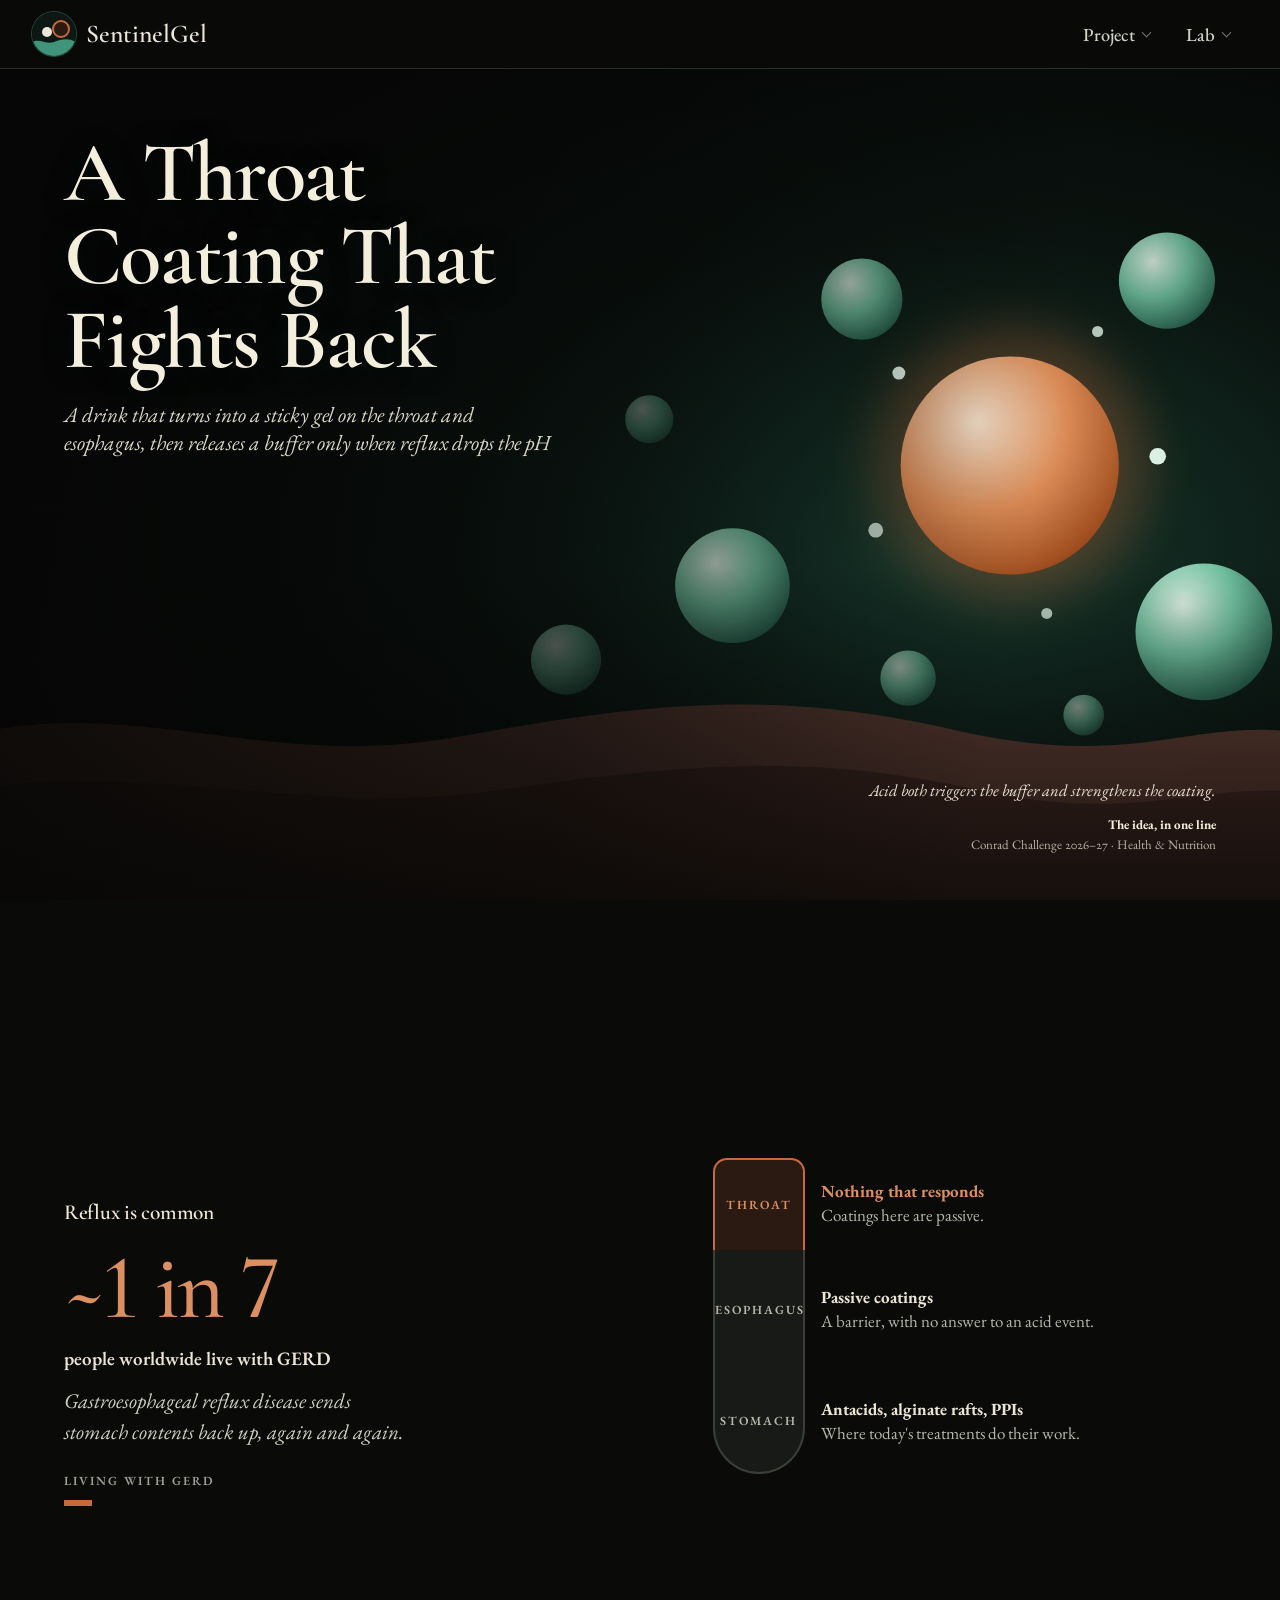
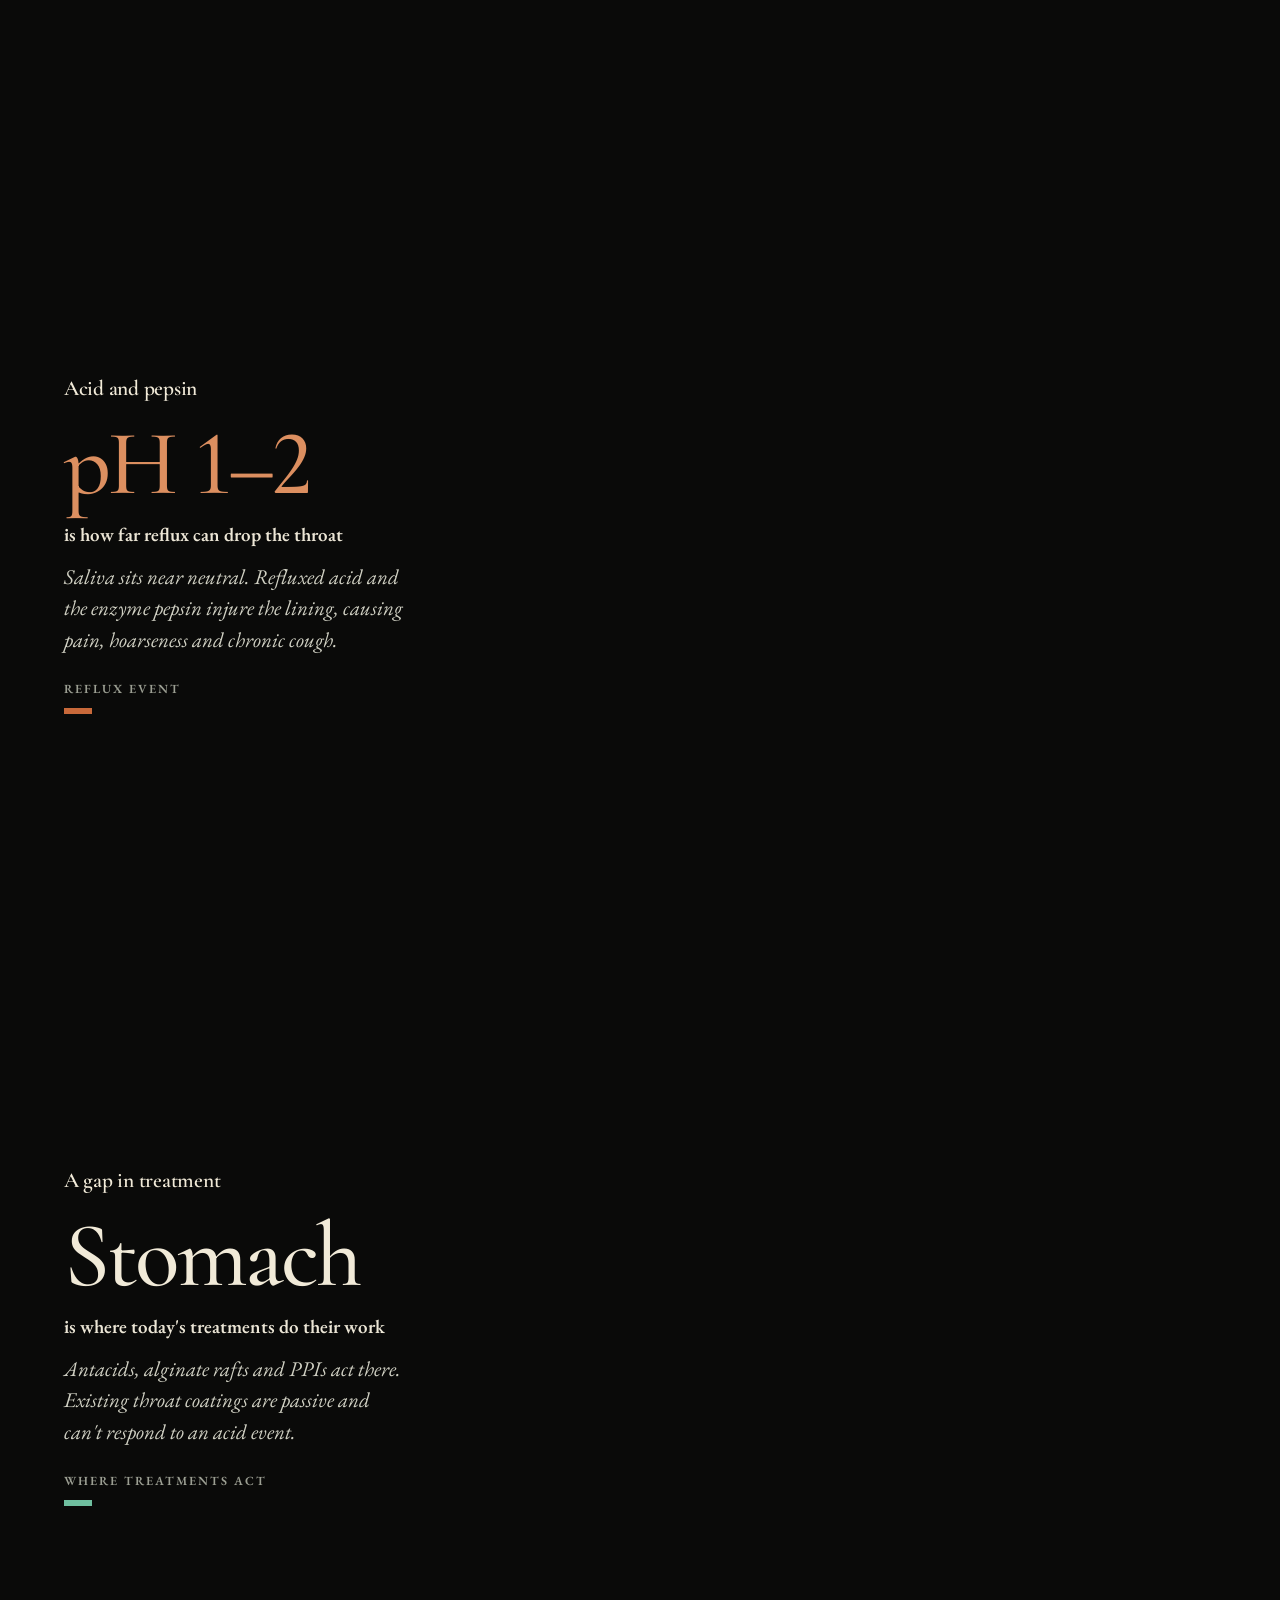
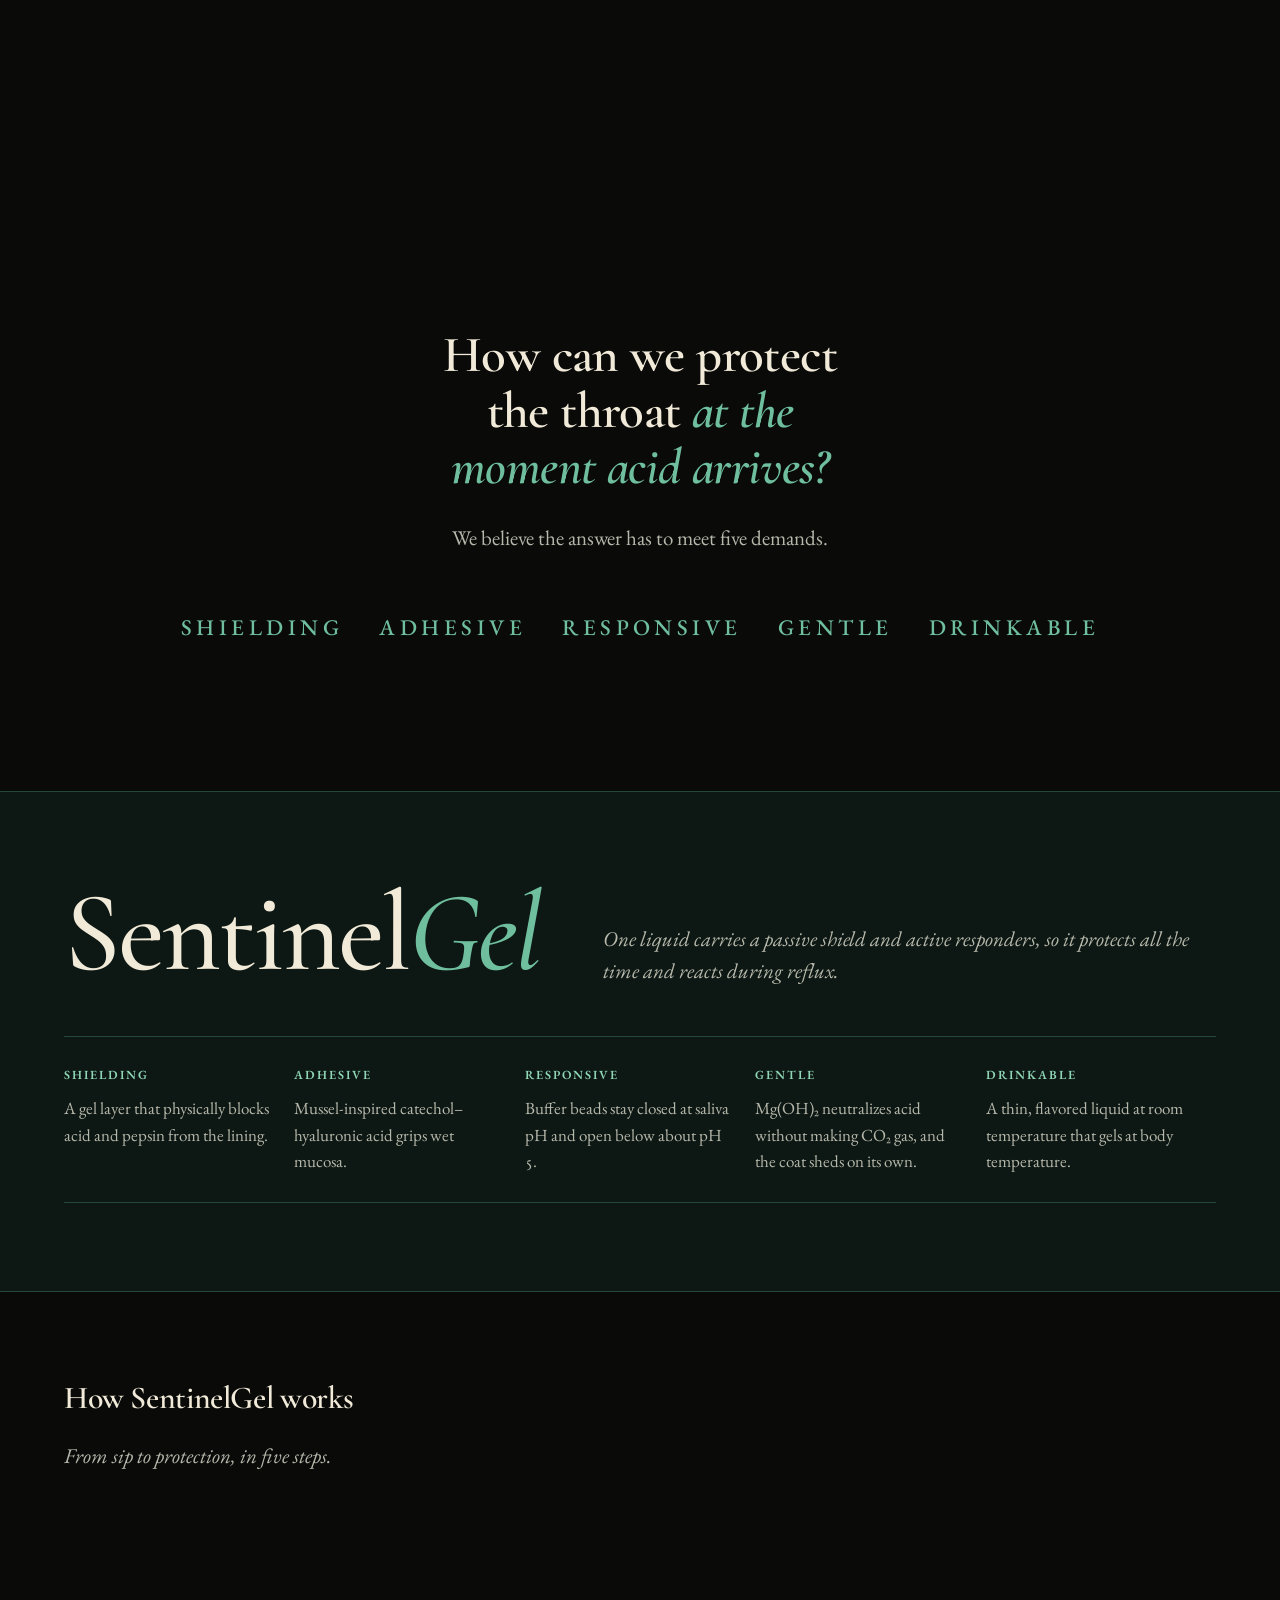
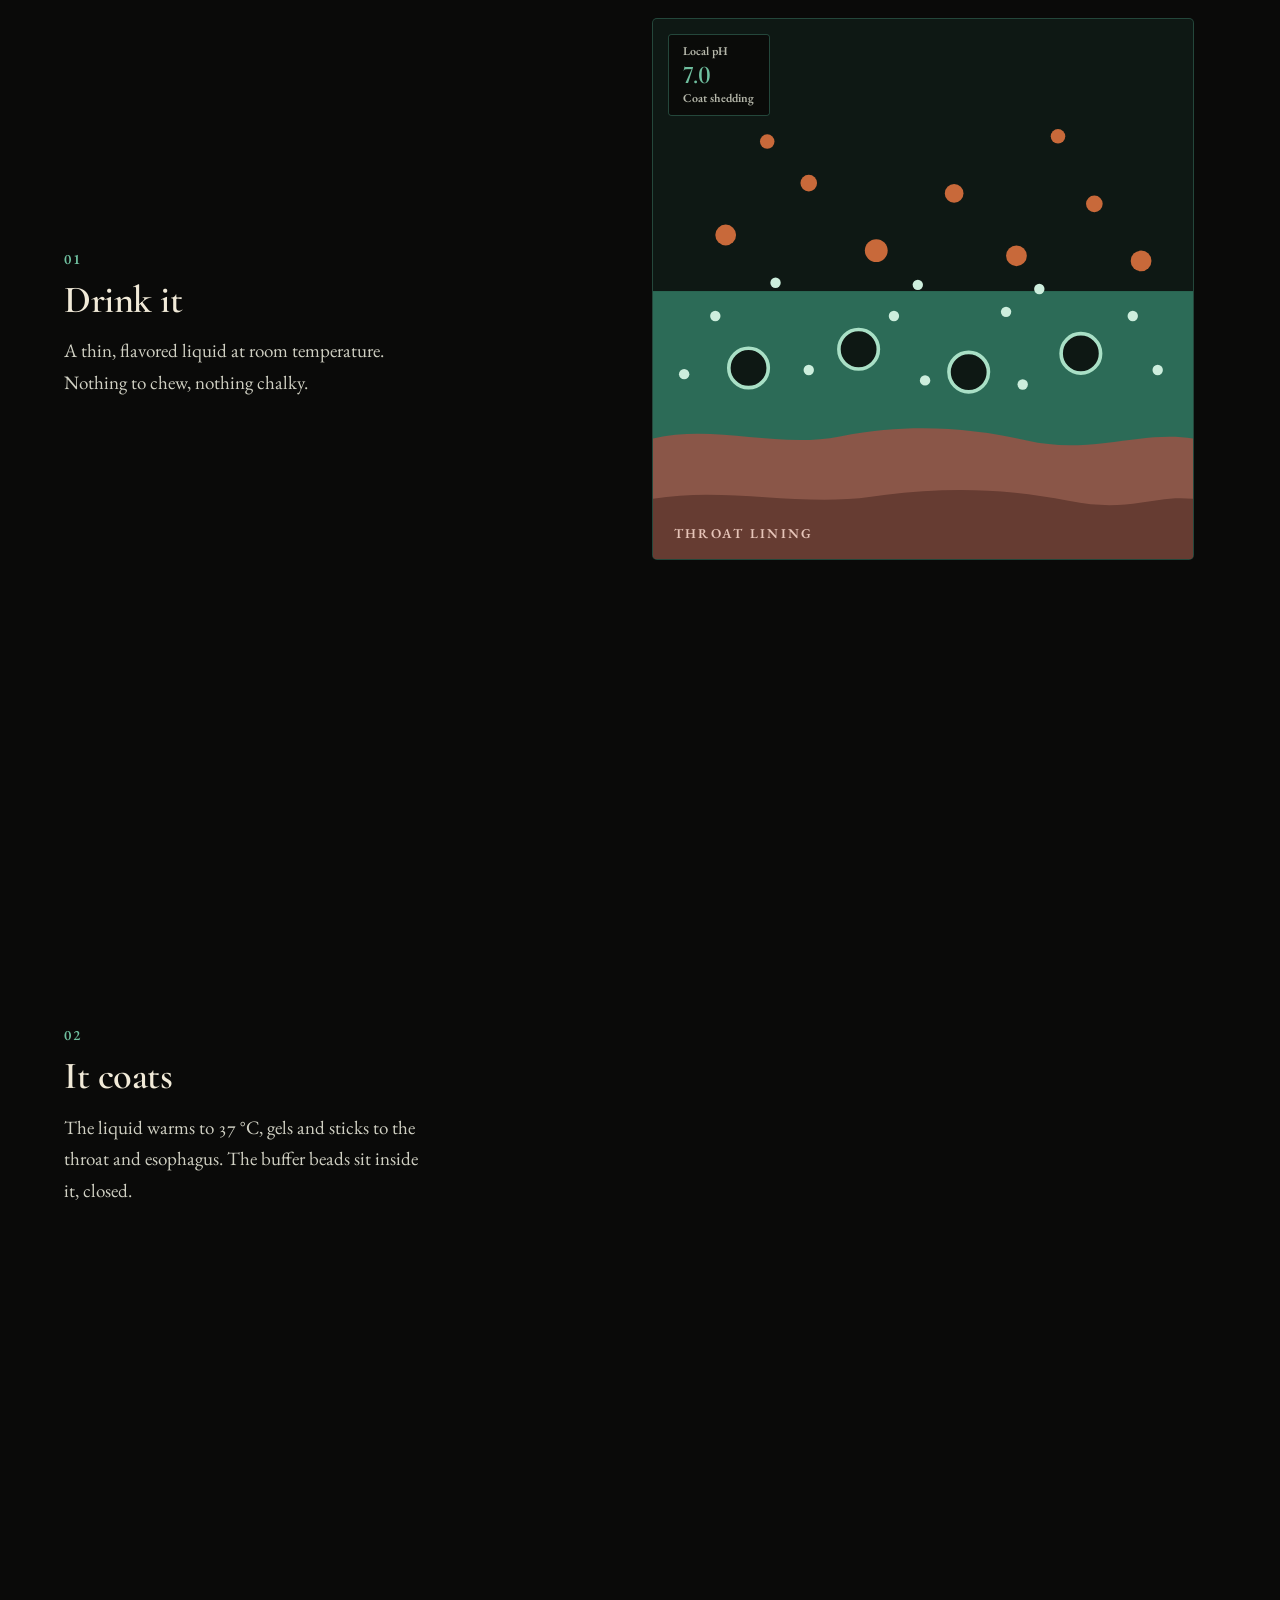
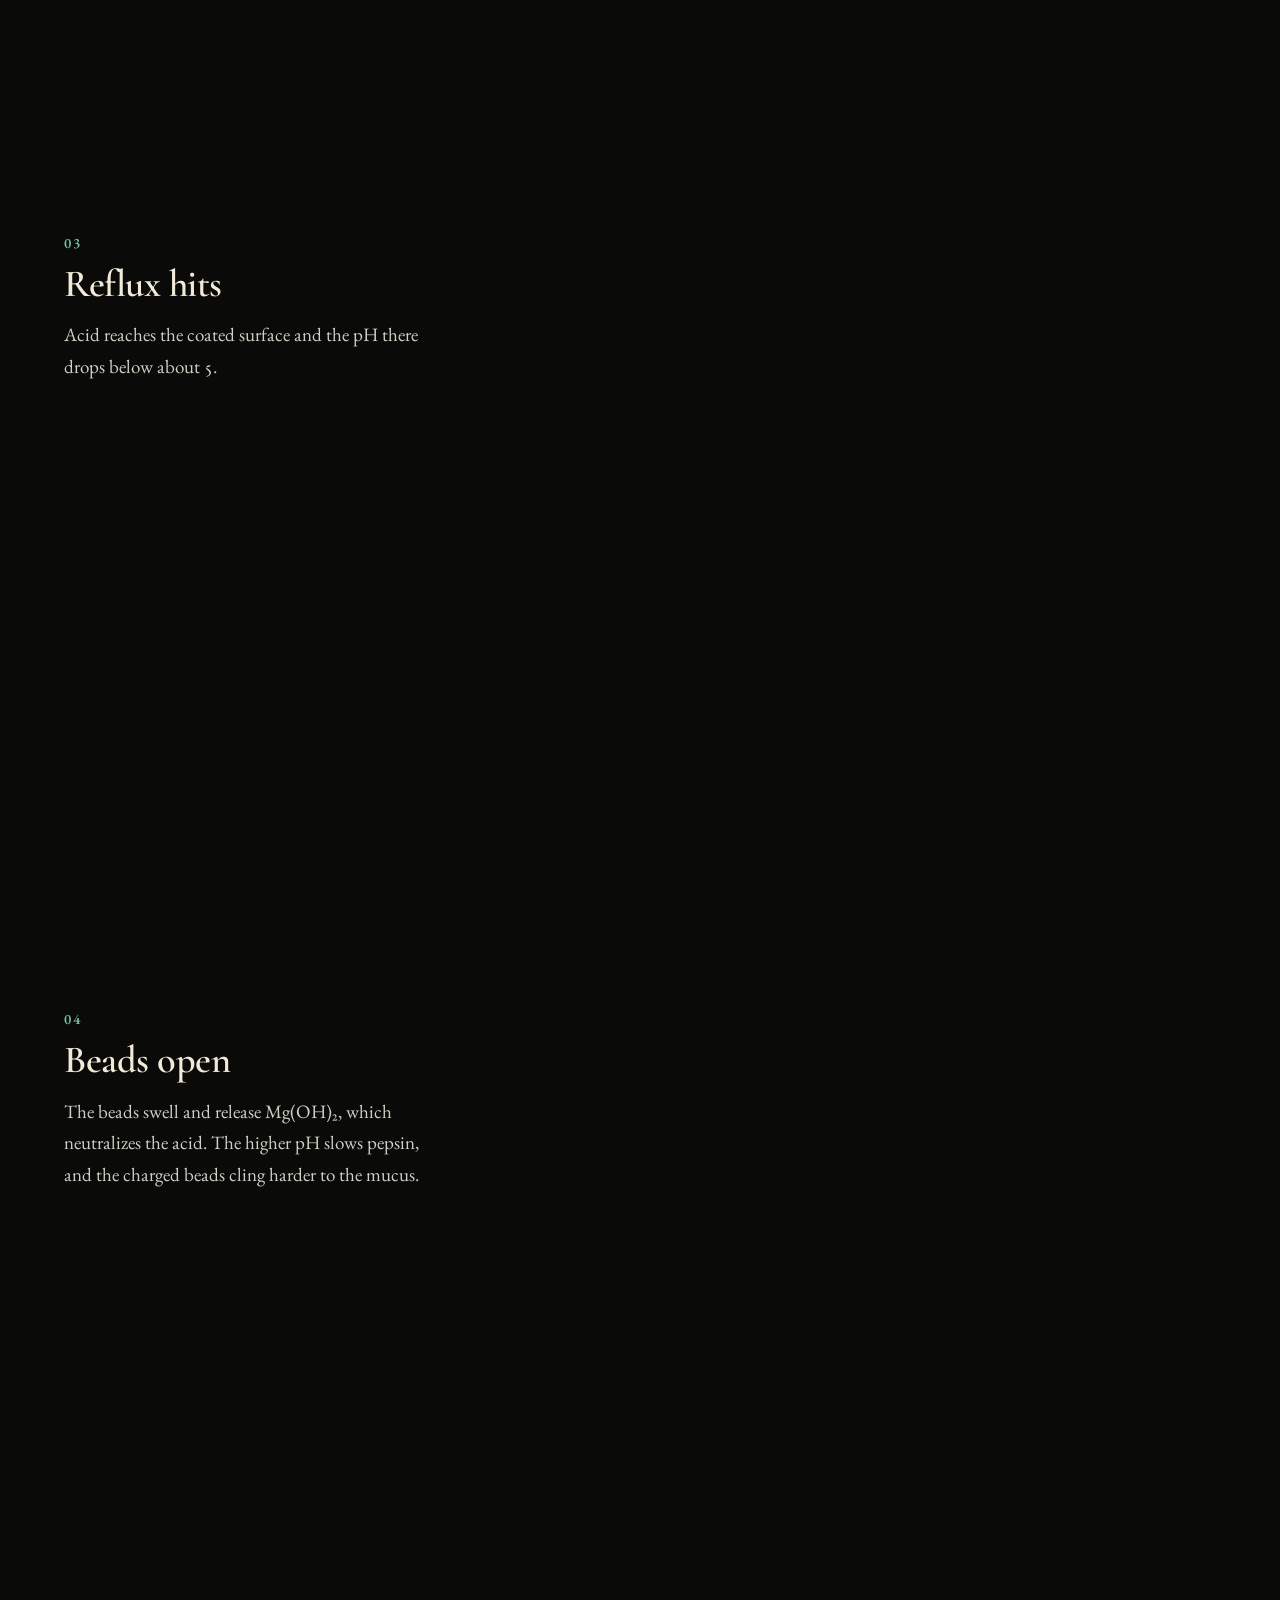
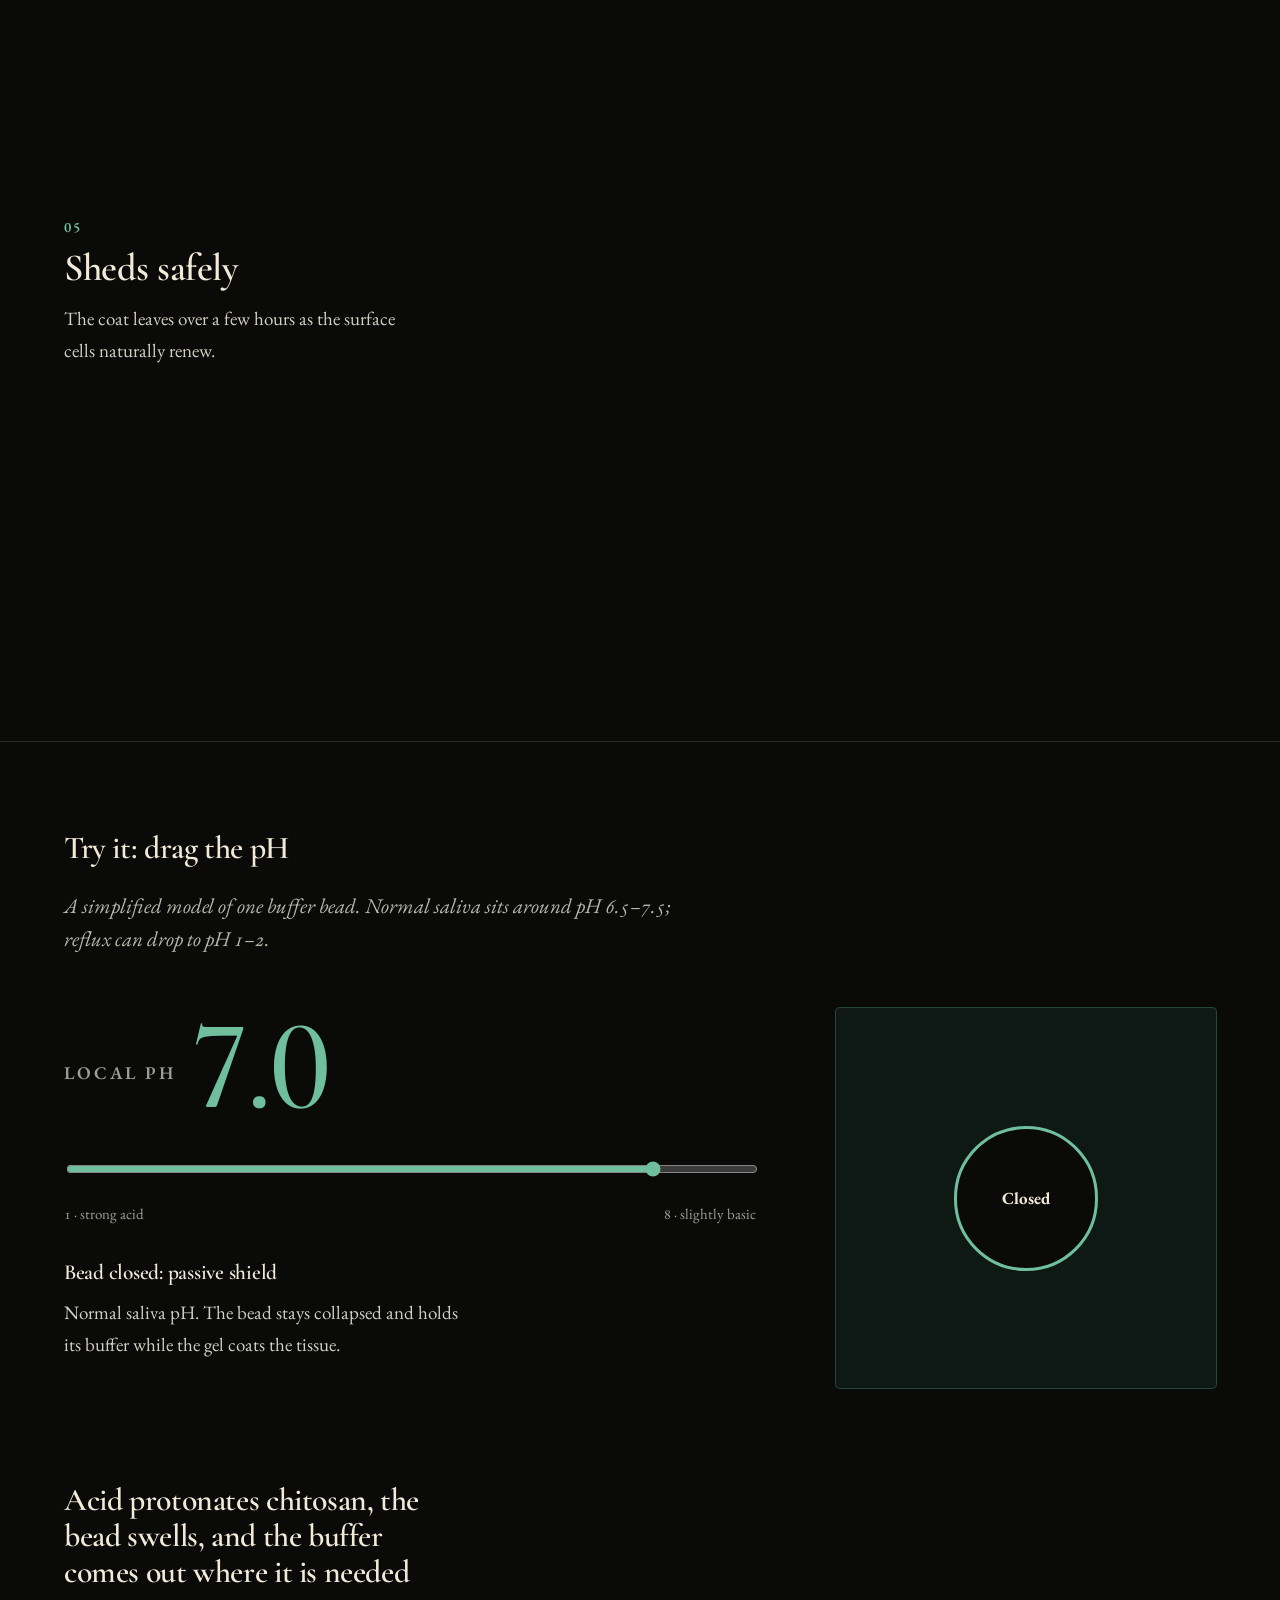
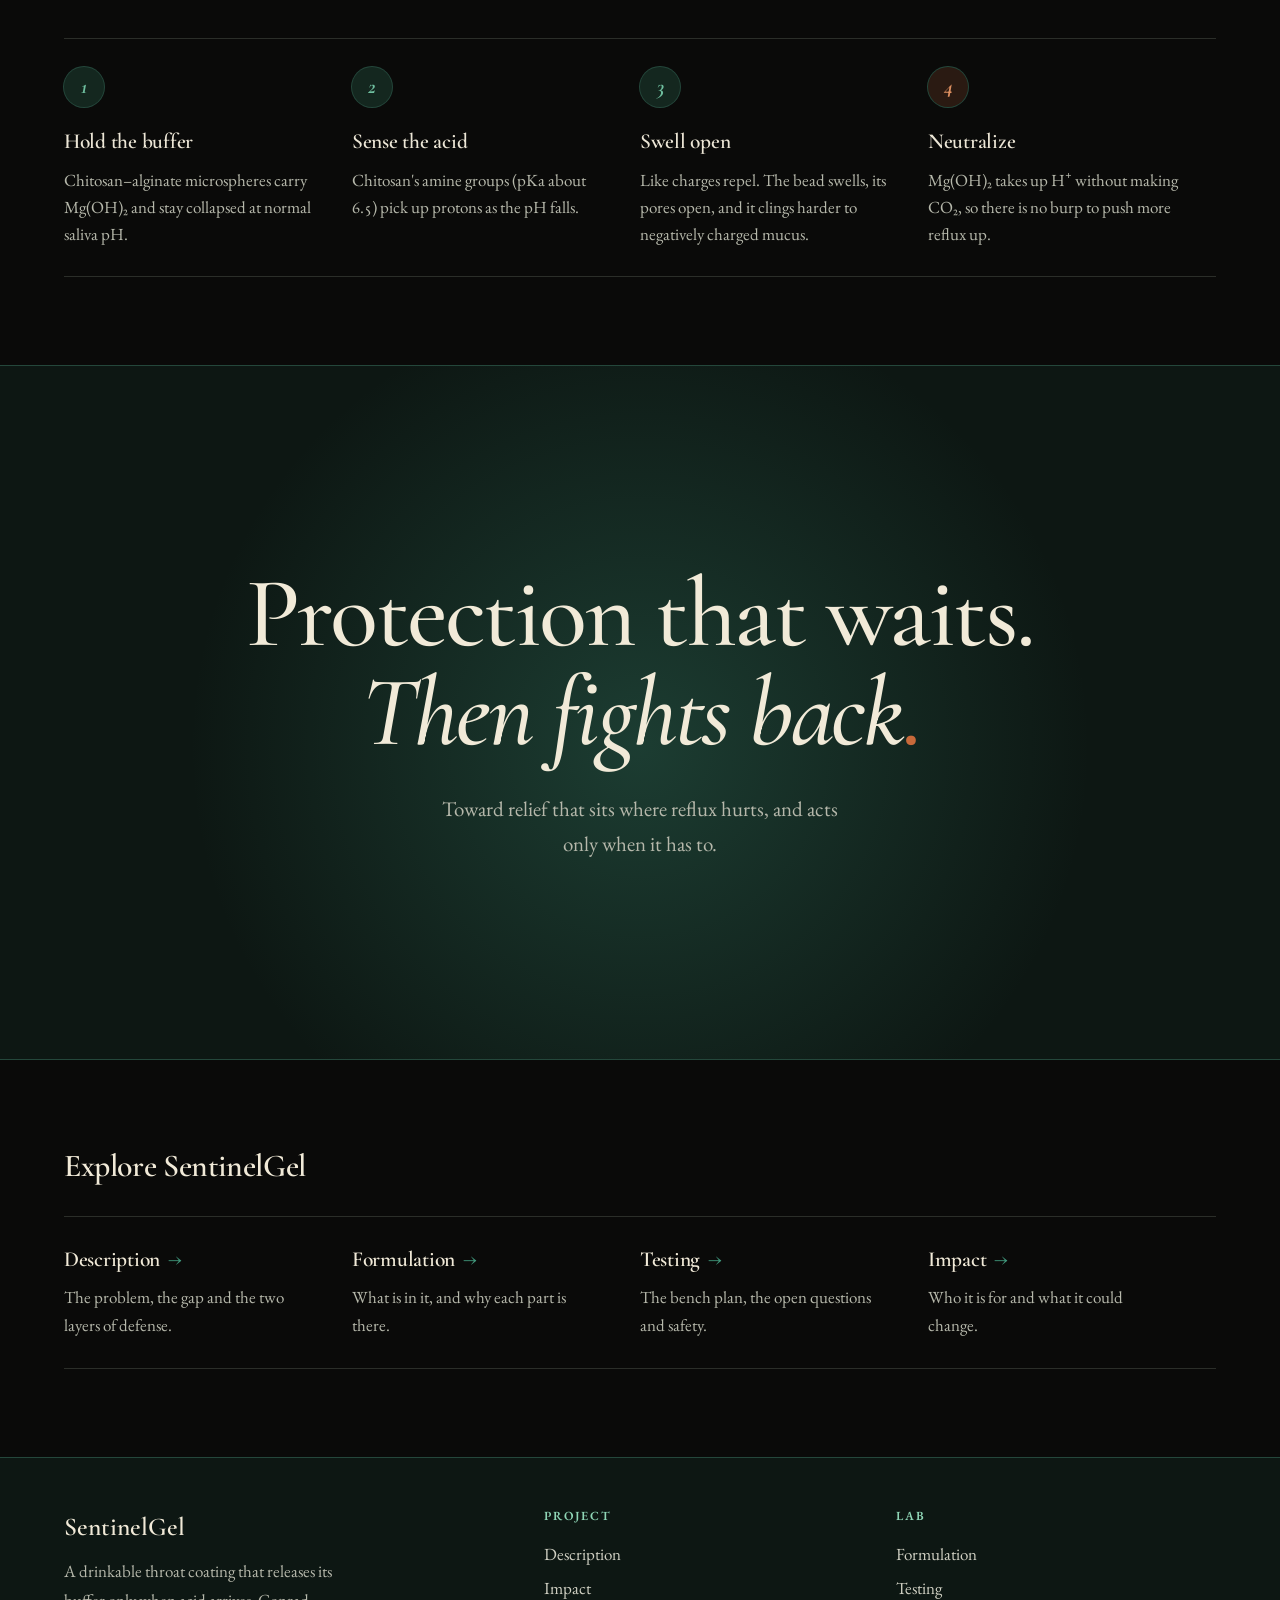
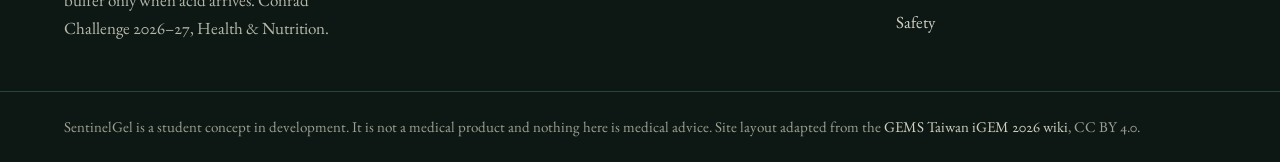
==== commit a3b55bae: "Apply dark academia theme and remove the team page Retheme the site on a black ground with parchment" ====
--- a/index.html
+++ b/index.html
@@ -7,7 +7,7 @@
 <meta name="description" content="SentinelGel is a drink that turns into a sticky gel on the throat and esophagus, then releases a buffer only when reflux drops the pH.">
 <link rel="preconnect" href="https://fonts.googleapis.com">
 <link rel="preconnect" href="https://fonts.gstatic.com" crossorigin>
-<link rel="stylesheet" href="https://fonts.googleapis.com/css2?family=Inter:opsz,wght@14..32,400..800&display=swap">
+<link rel="stylesheet" href="https://fonts.googleapis.com/css2?family=Cormorant+Garamond:ital,wght@0,500;0,600;0,700;1,500;1,600&family=EB+Garamond:ital,wght@0,400..700;1,400..700&display=swap">
 <link rel="stylesheet" href="assets/site.css">
 </head>
 <body>
@@ -17,16 +17,16 @@
 <header class="hero">
   <svg class="hero__art" viewBox="0 0 1440 900" preserveAspectRatio="xMidYMid slice" aria-hidden="true">
     <defs>
-      <radialGradient id="hg" cx="72%" cy="58%" r="70%"><stop offset="0" stop-color="#14575a"/><stop offset=".55" stop-color="#0a2a2f"/><stop offset="1" stop-color="#06161a"/></radialGradient>
-      <radialGradient id="hb" cx="35%" cy="30%" r="75%"><stop offset="0" stop-color="#eafaf7"/><stop offset=".5" stop-color="#8fd9d2"/><stop offset="1" stop-color="#2fa39a"/></radialGradient>
-      <radialGradient id="ho" cx="35%" cy="30%" r="75%"><stop offset="0" stop-color="#fff3e8"/><stop offset=".55" stop-color="#f0a56b"/><stop offset="1" stop-color="#c8601f"/></radialGradient>
+      <radialGradient id="hg" cx="72%" cy="58%" r="70%"><stop offset="0" stop-color="#173a2e"/><stop offset=".55" stop-color="#0a130f"/><stop offset="1" stop-color="#050605"/></radialGradient>
+      <radialGradient id="hb" cx="35%" cy="30%" r="75%"><stop offset="0" stop-color="#dcefe3"/><stop offset=".5" stop-color="#6fbf9f"/><stop offset="1" stop-color="#28634f"/></radialGradient>
+      <radialGradient id="ho" cx="35%" cy="30%" r="75%"><stop offset="0" stop-color="#f6e2cc"/><stop offset=".55" stop-color="#d98a55"/><stop offset="1" stop-color="#9c4a1c"/></radialGradient>
       <filter id="hs" x="-50%" y="-50%" width="200%" height="200%"><feGaussianBlur stdDeviation="26"/></filter>
     </defs>
     <rect width="1440" height="900" fill="url(#hg)"/>
-    <path d="M0 720 C 180 680, 320 760, 520 724 S 860 670, 1060 716 S 1320 700, 1440 720 V900 H0Z" fill="#e9a996" opacity=".9"/>
-    <path d="M0 780 C 200 750, 360 810, 560 782 S 900 740, 1080 780 S 1330 770, 1440 784 V900 H0Z" fill="#c9806c"/>
+    <path d="M0 720 C 180 680, 320 760, 520 724 S 860 670, 1060 716 S 1320 700, 1440 720 V900 H0Z" fill="#6b4238" opacity=".9"/>
+    <path d="M0 780 C 200 750, 360 810, 560 782 S 900 740, 1080 780 S 1330 770, 1440 784 V900 H0Z" fill="#472a23"/>
     <g>
-      <circle class="bead" cx="1120" cy="430" r="150" fill="#e07a3c" opacity=".35" filter="url(#hs)"/>
+      <circle class="bead" cx="1120" cy="430" r="150" fill="#c8693a" opacity=".3" filter="url(#hs)"/>
       <circle class="bead" cx="1120" cy="430" r="118" fill="url(#ho)"/>
       <circle class="bead" cx="820" cy="560" r="62" fill="url(#hb)"/>
       <circle class="bead" cx="1330" cy="610" r="74" fill="url(#hb)"/>
@@ -36,11 +36,11 @@
       <circle class="bead" cx="1010" cy="660" r="30" fill="url(#hb)" opacity=".8"/>
       <circle class="bead" cx="730" cy="380" r="26" fill="url(#hb)" opacity=".6"/>
       <circle class="bead" cx="1200" cy="700" r="22" fill="url(#hb)" opacity=".7"/>
-      <circle class="bead" cx="1280" cy="420" r="9" fill="#eafaf7"/>
-      <circle class="bead" cx="1000" cy="330" r="7" fill="#eafaf7"/>
-      <circle class="bead" cx="1215" cy="285" r="6" fill="#eafaf7" opacity=".8"/>
-      <circle class="bead" cx="975" cy="500" r="8" fill="#eafaf7" opacity=".85"/>
-      <circle class="bead" cx="1160" cy="590" r="6" fill="#eafaf7" opacity=".8"/>
+      <circle class="bead" cx="1280" cy="420" r="9" fill="#dcefe3"/>
+      <circle class="bead" cx="1000" cy="330" r="7" fill="#dcefe3"/>
+      <circle class="bead" cx="1215" cy="285" r="6" fill="#dcefe3" opacity=".8"/>
+      <circle class="bead" cx="975" cy="500" r="8" fill="#dcefe3" opacity=".85"/>
+      <circle class="bead" cx="1160" cy="590" r="6" fill="#dcefe3" opacity=".8"/>
     </g>
   </svg>
   <div class="hero__photo"></div>
@@ -150,20 +150,20 @@
     <div class="scrolly__fig" aria-hidden="true">
       <div class="gfig">
         <svg viewBox="0 0 520 520">
-          <rect class="g-sip" x="236" y="0" width="48" height="330" rx="24" fill="#2fa39a"/>
-          <g class="g-acid" fill="#e07a3c">
+          <rect class="g-sip" x="236" y="0" width="48" height="330" rx="24" fill="#3f9479"/>
+          <g class="g-acid" fill="#c8693a">
             <circle cx="70" cy="150" r="10"/><circle cx="150" cy="100" r="8"/><circle cx="215" cy="165" r="11"/><circle cx="290" cy="110" r="9"/><circle cx="350" cy="170" r="10"/><circle cx="425" cy="120" r="8"/><circle cx="470" cy="175" r="10"/><circle cx="110" cy="60" r="7"/><circle cx="390" cy="55" r="7"/>
           </g>
-          <rect class="g-gel" x="0" y="262" width="520" height="150" fill="#8fd9d2"/>
-          <g class="g-buf" fill="#0b6e6e">
+          <rect class="g-gel" x="0" y="262" width="520" height="150" fill="#2c6b57"/>
+          <g class="g-buf" fill="#cdeedd">
             <circle cx="60" cy="300" r="5"/><circle cx="118" cy="268" r="5"/><circle cx="150" cy="352" r="5"/><circle cx="232" cy="300" r="5"/><circle cx="255" cy="270" r="5"/><circle cx="262" cy="362" r="5"/><circle cx="340" cy="296" r="5"/><circle cx="372" cy="274" r="5"/><circle cx="356" cy="366" r="5"/><circle cx="462" cy="300" r="5"/><circle cx="486" cy="352" r="5"/><circle cx="30" cy="356" r="5"/>
           </g>
-          <g fill="#fff" stroke="#0b6e6e" stroke-width="3.5">
+          <g fill="#0e1814" stroke="#a9e0c6" stroke-width="3.5">
             <circle class="g-bead" cx="92" cy="336" r="19"/><circle class="g-bead" cx="198" cy="318" r="19"/><circle class="g-bead" cx="304" cy="340" r="19"/><circle class="g-bead" cx="412" cy="322" r="19"/>
           </g>
-          <path d="M0 404 C 60 390, 120 414, 180 402 S 300 392, 360 406 S 470 396, 520 404 V520 H0Z" fill="#f3c4b5"/>
-          <path d="M0 462 C 70 450, 140 470, 210 460 S 340 452, 400 464 S 480 458, 520 462 V520 H0Z" fill="#e3a391"/>
-          <text x="20" y="500" font-family="Inter, sans-serif" font-size="12" font-weight="700" letter-spacing="1.5" fill="#8a4a39">THROAT LINING</text>
+          <path d="M0 404 C 60 390, 120 414, 180 402 S 300 392, 360 406 S 470 396, 520 404 V520 H0Z" fill="#8a5648"/>
+          <path d="M0 462 C 70 450, 140 470, 210 460 S 340 452, 400 464 S 480 458, 520 462 V520 H0Z" fill="#663c32"/>
+          <text x="20" y="500" font-family="EB Garamond, Georgia, serif" font-size="13" font-weight="600" letter-spacing="2.2" fill="#e6c4b8">THROAT LINING</text>
         </svg>
         <p class="gfig__read">Local pH<b data-read="ph">7.0</b><span data-read="state">Before the sip</span></p>
       </div>
@@ -242,7 +242,6 @@
       <a class="xp__card" href="science.html"><b>Formulation</b><span>What is in it, and why each part is there.</span></a>
       <a class="xp__card" href="testing.html"><b>Testing</b><span>The bench plan, the open questions and safety.</span></a>
       <a class="xp__card" href="impact.html"><b>Impact</b><span>Who it is for and what it could change.</span></a>
-      <a class="xp__card" href="team.html"><b>Team</b><span>The students behind the idea.</span></a>
     </div>
   </div>
 </section>
--- a/assets/site.css
+++ b/assets/site.css
@@ -8,42 +8,45 @@
    ========================================================================== */
 
 :root {
-  --white: #ffffff;
-  --gray-50: #fafafa;
-  --gray-100: #f5f5f5;
-  --gray-200: #e5e5e5;
-  --gray-300: #d4d4d4;
-  --gray-400: #a3a3a3;
-  --gray-500: #6b6b6b;
-  --gray-600: #525252;
-  --gray-700: #404040;
-  --black: #171717;
-
-  /* teal: the gel */
-  --gel-900: #0c3a3d;
-  --gel-700: #0b6e6e;
-  --gel-500: #2fa39a;
-  --gel-200: #c4e4e0;
-  --gel-100: #e0f1ef;
-  --gel-50: #f3f9f8;
+  /* dark academia: the scale is inverted, so --white is the black ground and
+     --black is the parchment the words are set in */
+  --white: #0a0a09;
+  --gray-50: #111210;
+  --gray-100: #181a17;
+  --gray-200: #2b2e29;
+  --gray-300: #3b3f39;
+  --gray-400: #6f746b;
+  --gray-500: #9c9f93;
+  --gray-600: #b6b8ab;
+  --gray-700: #d0d0c3;
+  --black: #ece6d6;
+
+  /* leaf teal on black: the gel. The -900 end is parchment, for headings */
+  --gel-900: #f1ead8;
+  --gel-700: #6fbf9f;
+  --gel-500: #3f9479;
+  --gel-200: #24473b;
+  --gel-100: #14271f;
+  --gel-50: #0e1814;
 
   /* rust: acid, and the bead once it opens */
-  --acid-700: #a84a17;
-  --acid-500: #e07a3c;
-  --acid-100: #fbe9dc;
-
-  --ink: #06161a;
-  --sig: #5fe0d0;
-
-  --font: "Inter", -apple-system, BlinkMacSystemFont, "Segoe UI", Roboto, "Helvetica Neue", Arial, sans-serif;
+  --acid-700: #dc8f60;
+  --acid-500: #c8693a;
+  --acid-100: #2a1a12;
+
+  --ink: #0d1713;
+  --sig: #8fd6b6;
+
+  --font: "EB Garamond", "Iowan Old Style", "Palatino Linotype", Palatino, Georgia, serif;
+  --font-display: "Cormorant Garamond", "EB Garamond", "Iowan Old Style", Georgia, serif;
 
   --text-h1: clamp(2.125rem, 1.2rem + 2.8vw, 3.5rem);
   --text-h2: clamp(1.5rem, 1.15rem + 1.05vw, 2rem);
   --text-h3: clamp(1.15rem, 1.02rem + .4vw, 1.375rem);
   --text-lede: clamp(1.0625rem, .95rem + .45vw, 1.3125rem);
-  --text-base: 1.0625rem;
-  --text-sm: .9375rem;
-  --text-xs: .8125rem;
+  --text-base: 1.1875rem;
+  --text-sm: 1.0625rem;
+  --text-xs: .9375rem;
 
   --sp-1: .25rem; --sp-2: .5rem; --sp-3: .75rem; --sp-4: 1rem;
   --sp-5: 1.5rem; --sp-6: 2rem; --sp-7: 3rem;
@@ -84,26 +87,26 @@
 /* ============================================================== navigation */
 .sitenav { position: fixed; inset: 0 0 auto 0; z-index: 40; }
 .sitenav__bar {
-  background: rgb(251 252 252 / .8);
+  background: rgb(10 10 9 / .78);
   -webkit-backdrop-filter: saturate(180%) blur(20px); backdrop-filter: saturate(180%) blur(20px);
   border-bottom: 1px solid var(--gray-200);
   transition: background .25s;
 }
-.sitenav.has-panel .sitenav__bar { background: rgb(251 252 252 / .95); }
+.sitenav.has-panel .sitenav__bar { background: rgb(10 10 9 / .95); }
 .sitenav__inner {
   max-width: var(--max); margin: 0 auto; padding: 0 var(--sp-5); height: var(--nav-h);
   display: flex; align-items: center; justify-content: space-between; gap: 1rem;
 }
 @media (min-width: 640px) { .sitenav__inner { padding: 0 var(--sp-6); } }
 .sitenav__brand { display: flex; align-items: center; gap: .6rem; text-decoration: none; color: var(--black); flex: none; }
-.sitenav__logo { width: 44px; height: 44px; border-radius: 50%; box-shadow: 0 0 0 1px rgb(23 23 23 / .08); }
+.sitenav__logo { width: 44px; height: 44px; border-radius: 50%; box-shadow: 0 0 0 1px var(--gel-200); }
 .sitenav__word { font-size: 1.35rem; font-weight: 700; letter-spacing: -.02em; }
 
 .sitenav__tabs { display: none; align-items: center; height: var(--nav-h); }
 @media (min-width: 860px) { .sitenav__tabs { display: flex; } }
 .sitenav__tab {
   display: flex; align-items: center; gap: .45rem;
-  height: 42px; margin: 0 .1rem; padding: 0 1.05rem; border-radius: 12px;
+  height: 42px; margin: 0 .1rem; padding: 0 1.05rem; border-radius: 3px;
   font: inherit; font-size: 1.05rem; font-weight: 600; color: var(--gray-700);
   background: none; border: 0; cursor: pointer; text-decoration: none;
   transition: color .25s, background .25s;
@@ -121,8 +124,8 @@
 .sitenav__panel {
   position: absolute; top: 12px; left: 0; right: 0;
   width: min(calc(var(--max) - 4rem), calc(100% - 2.5rem)); margin-inline: auto;
-  background: #fff; border-radius: 18px;
-  box-shadow: 0 0 0 1px rgb(12 58 61 / .06), 0 18px 48px -12px rgb(10 40 44 / .28);
+  background: var(--gray-50); border-radius: 4px;
+  box-shadow: 0 0 0 1px var(--gel-200), 0 24px 60px -12px rgb(0 0 0 / .8);
   padding: 1.75rem 1rem;
   display: grid; grid-auto-flow: column; grid-auto-columns: 1fr;
   opacity: 0; visibility: hidden; transform: translateY(-6px);
@@ -141,10 +144,10 @@
   display: grid; place-items: center; transition: background .25s, color .25s, transform .4s var(--ease);
 }
 .sitenav__ico svg { width: 32px; height: 32px; }
-.sitenav__item:hover .sitenav__ico, .sitenav__item[aria-current] .sitenav__ico { background: var(--gel-700); color: #fff; }
+.sitenav__item:hover .sitenav__ico, .sitenav__item[aria-current] .sitenav__ico { background: var(--gel-700); color: var(--white); }
 .sitenav__item:hover .sitenav__ico { transform: translateY(-3px); }
 .sitenav__scrim {
-  position: fixed; inset: var(--nav-h) 0 0 0; z-index: -1; background: rgb(255 255 255 / .55);
+  position: fixed; inset: var(--nav-h) 0 0 0; z-index: -1; background: rgb(0 0 0 / .6);
   -webkit-backdrop-filter: blur(6px); backdrop-filter: blur(6px);
   opacity: 0; pointer-events: none; transition: opacity .25s;
 }
@@ -152,7 +155,7 @@
 
 .sitenav__burger {
   width: 44px; height: 44px; margin-right: -.5rem; border: 0; background: none; cursor: pointer;
-  display: grid; place-content: center; gap: 5px; border-radius: 12px;
+  display: grid; place-content: center; gap: 5px; border-radius: 3px;
 }
 .sitenav__burger span { width: 20px; height: 2px; background: var(--black); border-radius: 2px; transition: transform .3s var(--ease), opacity .2s; }
 .has-drawer .sitenav__burger span:nth-child(1) { transform: translateY(7px) rotate(45deg); }
@@ -160,7 +163,7 @@
 .has-drawer .sitenav__burger span:nth-child(3) { transform: translateY(-7px) rotate(-45deg); }
 @media (min-width: 860px) { .sitenav__burger, .sitenav__drawer { display: none !important; } }
 .sitenav__drawer {
-  display: none; background: rgb(251 252 252 / .97); border-bottom: 1px solid var(--gray-200);
+  display: none; background: rgb(10 10 9 / .97); border-bottom: 1px solid var(--gray-200);
   max-height: calc(100svh - var(--nav-h)); overflow: auto; padding: .5rem var(--sp-5) 1.25rem;
 }
 .has-drawer .sitenav__drawer { display: block; }
@@ -171,14 +174,14 @@
 /* ==================================================================== bands */
 .band { padding: var(--sp-8) 0; }
 .band__inner { max-width: var(--max); margin: 0 auto; padding: 0 var(--pad); }
-.band--dark { background: var(--ink); color: var(--gel-100); }
-.band--dark a { color: var(--gel-200); }
+.band--dark { background: var(--ink); color: var(--gray-700); border-block: 1px solid var(--gel-200); }
+.band--dark a { color: var(--gel-700); }
 .kicker { margin: 0 0 var(--sp-4); font-size: .6875rem; font-weight: 700; letter-spacing: .12em; text-transform: uppercase; color: var(--gel-700); }
 .band--dark .kicker { color: var(--sig); }
 .band__title { margin: 0 0 var(--sp-5); font-size: var(--text-h2); font-weight: 700; line-height: 1.14; letter-spacing: -.018em; color: var(--gel-900); max-width: 26ch; text-wrap: balance; }
-.band--dark .band__title { color: #fff; }
+.band--dark .band__title { color: var(--gel-900); }
 .lede { max-width: 62ch; font-size: var(--text-lede); line-height: 1.55; color: var(--gray-600); }
-.band--dark .lede { color: var(--gel-200); }
+.band--dark .lede { color: var(--gray-600); }
 
 .rise { transition: opacity .7s ease, transform .7s ease; transition-delay: calc(var(--d, 0) * 90ms); }
 .rise.is-armed:not(.in) { opacity: 0; transform: translateY(18px); }
@@ -187,7 +190,7 @@
 /* ===================================================================== hero */
 .hero {
   position: relative; isolation: isolate; overflow: hidden;
-  background: var(--ink); color: #fff;
+  background: #050605; color: #f4eedd;
   min-height: calc(100svh - var(--nav-h)); display: grid;
 }
 .hero__art { position: absolute; inset: 0; z-index: -2; width: 100%; height: 100%; }
@@ -195,8 +198,8 @@
 .hero__photo { position: absolute; inset: 0; z-index: -2; background: var(--hero-photo, none) center / cover no-repeat; }
 .hero::after {
   content: ""; position: absolute; inset: 0; z-index: -1;
-  background: linear-gradient(100deg, rgb(6 22 26 / .88) 0%, rgb(6 22 26 / .5) 48%, rgb(6 22 26 / 0) 78%),
-              linear-gradient(0deg, rgb(6 22 26 / .7) 0%, rgb(6 22 26 / 0) 40%);
+  background: linear-gradient(100deg, rgb(5 6 5 / .9) 0%, rgb(5 6 5 / .5) 48%, rgb(5 6 5 / 0) 78%),
+              linear-gradient(0deg, rgb(5 6 5 / .75) 0%, rgb(5 6 5 / 0) 40%);
 }
 .hero__inner {
   width: 100%; max-width: var(--max); margin: 0 auto;
@@ -212,13 +215,13 @@
 .hero__caption {
   margin-top: clamp(.9rem, .5rem + .8vw, 1.4rem); max-width: 36rem;
   font-size: clamp(1.0625rem, .9rem + .55vw, 1.4rem); font-weight: 450; line-height: 1.35; letter-spacing: -.008em;
-  color: rgb(255 255 255 / .9); text-wrap: balance;
+  color: rgb(244 238 221 / .9); text-wrap: balance;
 }
 .hero__note { align-self: flex-end; max-width: 27rem; text-align: right; }
-.hero__note p { font-size: clamp(.9375rem, .84rem + .25vw, 1.0625rem); line-height: 1.55; font-style: italic; color: rgb(255 255 255 / .95); }
+.hero__note p { font-size: clamp(.9375rem, .84rem + .25vw, 1.0625rem); line-height: 1.55; font-style: italic; color: rgb(244 238 221 / .95); }
 .hero__note footer { margin-top: .75rem; display: flex; flex-direction: column; align-items: flex-end; gap: .1rem; font-size: .8125rem; line-height: 1.45; }
 .hero__note footer b { font-weight: 700; }
-.hero__note footer span { color: rgb(255 255 255 / .72); }
+.hero__note footer span { color: rgb(244 238 221 / .72); }
 
 .hero.is-pre .hero__claim .w > span { opacity: 0; transform: translateY(.42em); }
 .hero.is-pre .hero__caption { opacity: 0; transform: translateY(12px); }
@@ -275,7 +278,7 @@
 .dots i.on { background: var(--acid-500); box-shadow: 0 0 0 5px var(--acid-100); }
 
 .phbar { width: min(78vw, 440px); }
-.phbar__track { height: 22px; border-radius: 11px; background: linear-gradient(90deg, #b8431a 0%, #e07a3c 22%, #f1c58f 48%, #bfe3df 72%, #2fa39a 100%); }
+.phbar__track { height: 22px; border-radius: 11px; background: linear-gradient(90deg, #a8431f 0%, #c8693a 22%, #8f7b55 48%, #3f9479 74%, #8fd6b6 100%); }
 .phbar__ticks { display: flex; justify-content: space-between; margin-top: .4rem; font-size: .75rem; font-weight: 600; color: var(--gray-500); font-variant-numeric: tabular-nums; }
 .phbar__zones { position: relative; height: 96px; margin-bottom: .6rem; }
 .phbar__zone { position: absolute; bottom: 0; padding: 0 0 .9rem; font-size: .8125rem; line-height: 1.3; font-weight: 600; }
@@ -297,8 +300,8 @@
 
 /* figure 2: the coating in cross-section */
 .gfig { position: relative; width: min(100%, 540px); max-height: 100%; aspect-ratio: 1; }
-.gfig svg { width: 100%; height: 100%; border-radius: 22px; background: var(--gel-50); }
-.gfig__read { position: absolute; top: 1rem; left: 1rem; padding: .55rem .9rem; border-radius: 12px; background: rgb(255 255 255 / .9); box-shadow: 0 0 0 1px rgb(12 58 61 / .08); font-size: .75rem; font-weight: 600; color: var(--gray-600); line-height: 1.25; }
+.gfig svg { width: 100%; height: 100%; border-radius: 4px; background: var(--gel-50); box-shadow: 0 0 0 1px var(--gel-200); }
+.gfig__read { position: absolute; top: 1rem; left: 1rem; padding: .55rem .9rem; border-radius: 3px; background: rgb(10 10 9 / .88); box-shadow: 0 0 0 1px var(--gel-200); font-size: .75rem; font-weight: 600; color: var(--gray-600); line-height: 1.25; }
 .gfig__read b { display: block; font-size: 1.6rem; letter-spacing: -.03em; color: var(--gel-700); font-variant-numeric: tabular-nums; transition: color .4s; }
 [data-step="3"] .gfig__read b, [data-step="4"] .gfig__read b { color: var(--acid-700); }
 .gfig svg * { transform-box: fill-box; transition: opacity .7s ease, transform 1s var(--ease), fill .6s ease, stroke .6s ease; }
@@ -332,12 +335,12 @@
 /* =============================================================== the answer */
 .ans__head { display: grid; gap: 1.5rem; align-items: end; margin-bottom: var(--sp-7); }
 @media (min-width: 860px) { .ans__head { grid-template-columns: auto 1fr; gap: 4rem; } }
-.ans__name { font-size: clamp(3rem, 1.5rem + 7vw, 7.5rem); font-weight: 800; letter-spacing: -.055em; line-height: .95; color: #fff; }
+.ans__name { font-size: clamp(3rem, 1.5rem + 7vw, 7.5rem); font-weight: 800; letter-spacing: -.055em; line-height: .95; color: var(--gel-900); }
 .ans__name span { color: var(--sig); }
-.ans__grid { display: grid; gap: 0; grid-template-columns: repeat(auto-fit, minmax(210px, 1fr)); border-top: 1px solid rgb(255 255 255 / .16); }
-.ans__cell { padding: 1.75rem 1.5rem 1.75rem 0; border-bottom: 1px solid rgb(255 255 255 / .16); }
+.ans__grid { display: grid; gap: 0; grid-template-columns: repeat(auto-fit, minmax(210px, 1fr)); border-top: 1px solid var(--gel-200); }
+.ans__cell { padding: 1.75rem 1.5rem 1.75rem 0; border-bottom: 1px solid var(--gel-200); }
 .ans__cell h3 { font-size: .8125rem; font-weight: 800; letter-spacing: .12em; color: var(--sig); }
-.ans__cell p { margin-top: .6rem; font-size: var(--text-sm); line-height: 1.55; color: var(--gel-200); max-width: 30ch; }
+.ans__cell p { margin-top: .6rem; font-size: var(--text-sm); line-height: 1.55; color: var(--gray-600); max-width: 30ch; }
 
 /* ===================================================================== demo */
 .demo { display: grid; gap: 2.5rem; align-items: center; margin-top: var(--sp-7); }
@@ -348,11 +351,11 @@
 .demo__scale { display: flex; justify-content: space-between; font-size: var(--text-xs); color: var(--gray-500); }
 .demo__title { margin-top: 1.75rem; font-size: var(--text-h3); font-weight: 700; letter-spacing: -.015em; color: var(--gel-900); }
 .demo__body { margin-top: .4rem; max-width: 46ch; color: var(--gray-700); min-height: 5.1em; }
-.demo__stage { aspect-ratio: 1; border-radius: 22px; background: var(--gel-50); display: grid; place-items: center; transition: background .4s; }
-.demo__bead { width: 38%; aspect-ratio: 1; border-radius: 50%; border: 3px solid var(--gel-700); background: #fff; display: grid; place-items: center; font-size: var(--text-sm); font-weight: 700; color: var(--gel-900); transition: width .5s var(--ease), border-color .3s, background .3s, box-shadow .5s; }
+.demo__stage { aspect-ratio: 1; border-radius: 4px; box-shadow: 0 0 0 1px var(--gel-200); background: var(--gel-50); display: grid; place-items: center; transition: background .4s; }
+.demo__bead { width: 38%; aspect-ratio: 1; border-radius: 50%; border: 3px solid var(--gel-700); background: var(--white); display: grid; place-items: center; font-size: var(--text-sm); font-weight: 700; color: var(--gel-900); transition: width .5s var(--ease), border-color .3s, background .3s, box-shadow .5s; }
 .demo.is-acid .demo__ph, .demo.is-acid .demo__title { color: var(--acid-700); }
 .demo.is-acid .demo__stage { background: var(--acid-100); }
-.demo.is-acid .demo__bead { width: 66%; border-color: var(--acid-500); box-shadow: 0 0 0 14px rgb(47 163 154 / .18), 0 0 0 30px rgb(47 163 154 / .09); color: var(--acid-700); }
+.demo.is-acid .demo__bead { width: 66%; border-color: var(--acid-500); box-shadow: 0 0 0 14px rgb(111 191 159 / .2), 0 0 0 30px rgb(111 191 159 / .09); color: var(--acid-700); }
 .demo.is-acid input[type=range] { accent-color: var(--acid-500); }
 
 /* ======================================================= mechanism, in four */
@@ -365,11 +368,11 @@
 
 /* =================================================================== vision */
 .vl { padding: clamp(6rem, 22vh, 13rem) 0; text-align: center; overflow: hidden; position: relative; isolation: isolate; }
-.vl::before { content: ""; position: absolute; z-index: -1; left: 50%; top: 55%; width: min(900px, 120vw); aspect-ratio: 1; transform: translate(-50%, -50%); background: radial-gradient(closest-side, rgb(47 163 154 / .32), rgb(47 163 154 / 0)); }
-.vl__line { font-size: clamp(2.5rem, 1rem + 6.5vw, 6.5rem); font-weight: 800; letter-spacing: -.05em; line-height: 1; color: #fff; }
+.vl::before { content: ""; position: absolute; z-index: -1; left: 50%; top: 55%; width: min(900px, 120vw); aspect-ratio: 1; transform: translate(-50%, -50%); background: radial-gradient(closest-side, rgb(63 148 121 / .3), rgb(63 148 121 / 0)); }
+.vl__line { font-size: clamp(2.5rem, 1rem + 6.5vw, 6.5rem); font-weight: 800; letter-spacing: -.05em; line-height: 1; color: var(--gel-900); }
 .vl__line span { display: block; }
 .vl__line i { font-style: normal; color: var(--acid-500); }
-.vl__sub { margin: 1.75rem auto 0; max-width: 40ch; font-size: var(--text-lede); color: var(--gel-200); }
+.vl__sub { margin: 1.75rem auto 0; max-width: 40ch; font-size: var(--text-lede); color: var(--gray-600); }
 
 /* ================================================================== explore */
 .xp__grid { display: grid; grid-template-columns: repeat(auto-fit, minmax(220px, 1fr)); gap: 0; border-top: 1px solid var(--gray-200); margin-top: var(--sp-6); }
@@ -380,17 +383,17 @@
 .xp__card span { display: block; margin-top: .35rem; font-size: var(--text-sm); color: var(--gray-600); max-width: 30ch; }
 
 /* =================================================================== footer */
-.foot { background: var(--ink); color: var(--gel-200); font-size: var(--text-sm); }
+.foot { background: var(--ink); color: var(--gray-600); font-size: var(--text-sm); border-top: 1px solid var(--gel-200); }
 .foot__inner { max-width: var(--max); margin: 0 auto; padding: var(--sp-7) var(--pad); display: grid; gap: 2rem; }
 @media (min-width: 760px) { .foot__inner { grid-template-columns: 1.4fr 1fr 1fr; } }
-.foot b { color: #fff; }
-.foot__word { font-size: 1.35rem; font-weight: 700; letter-spacing: -.02em; color: #fff; }
+.foot b { color: var(--gel-900); }
+.foot__word { font-size: 1.35rem; font-weight: 700; letter-spacing: -.02em; color: var(--gel-900); }
 .foot h2 { font-size: .6875rem; font-weight: 700; letter-spacing: .12em; text-transform: uppercase; color: var(--sig); margin-bottom: .6rem; }
 .foot ul { list-style: none; margin: 0; padding: 0; }
-.foot a { color: var(--gel-200); text-decoration: none; line-height: 2; }
-.foot a:hover { color: #fff; text-decoration: underline; }
-.foot__legal { border-top: 1px solid rgb(255 255 255 / .12); }
-.foot__legal p { max-width: var(--max); margin: 0 auto; padding: 1.25rem var(--pad); font-size: var(--text-xs); color: rgb(196 228 224 / .75); }
+.foot a { color: var(--gray-700); text-decoration: none; line-height: 2; }
+.foot a:hover { color: var(--gel-700); text-decoration: underline; }
+.foot__legal { border-top: 1px solid var(--gel-200); }
+.foot__legal p { max-width: var(--max); margin: 0 auto; padding: 1.25rem var(--pad); font-size: var(--text-xs); color: var(--gray-500); }
 
 /* ================================================================ sub-pages */
 .pagehead { background: linear-gradient(180deg, var(--gel-50), var(--white) 78%); border-bottom: 1px solid var(--gray-200); }
@@ -427,7 +430,7 @@
 
 .callout { margin: var(--sp-6) 0; padding: 1.25rem 1.5rem; max-width: var(--measure); border: 1px solid var(--gel-200); border-left: 4px solid var(--gel-700); border-radius: var(--radius); background: var(--gel-50); }
 .callout b:first-child { display: block; font-size: .6875rem; letter-spacing: .12em; text-transform: uppercase; color: var(--gel-700); margin-bottom: .35rem; }
-.callout--acid { border-color: #f0cdb5; border-left-color: var(--acid-500); background: #fdf6f0; }
+.callout--acid { border-color: #5a3320; border-left-color: var(--acid-500); background: var(--acid-100); }
 .callout--acid b:first-child { color: var(--acid-700); }
 .callout--todo { border-style: dashed; border-color: var(--gray-400); border-left-style: solid; border-left-color: var(--gray-500); background: var(--gray-50); }
 .callout--todo b:first-child { color: var(--gray-600); }
@@ -456,7 +459,7 @@
 .pair p { font-size: var(--text-sm); color: var(--gray-600); }
 
 .people { display: grid; gap: 1.5rem; grid-template-columns: repeat(auto-fill, minmax(190px, 1fr)); margin: var(--sp-6) 0; }
-.person__pic { aspect-ratio: 4 / 5; border-radius: 14px; background: var(--gel-100); color: var(--gel-500); display: grid; place-items: center; font-size: 2.5rem; font-weight: 800; overflow: hidden; }
+.person__pic { aspect-ratio: 4 / 5; border-radius: 3px; background: var(--gel-100); color: var(--gel-500); display: grid; place-items: center; font-size: 2.5rem; font-weight: 800; overflow: hidden; }
 .person__pic img { width: 100%; height: 100%; object-fit: cover; }
 .person b { display: block; margin-top: .75rem; font-size: 1.0625rem; }
 .person span { display: block; font-size: var(--text-sm); color: var(--gray-600); line-height: 1.45; }
@@ -466,3 +469,56 @@
 .pagenext small { display: block; font-size: .6875rem; font-weight: 700; letter-spacing: .12em; text-transform: uppercase; color: var(--gray-500); }
 .pagenext b { font-size: var(--text-h1); letter-spacing: -.03em; line-height: 1.1; color: var(--gel-900); }
 .pagenext b::after { content: " →"; color: var(--gel-500); }
+
+/* =============================================================================
+   Dark academia: type
+   -----------------------------------------------------------------------------
+   The colours are in the tokens at the top. This block sets the page in old
+   style serifs: Cormorant Garamond for anything read as a title, EB Garamond
+   for the text. The sizes and tracking above were drawn for a grotesque at
+   weight 800, so the display rules are reset here in one place.
+   ========================================================================== */
+:root { color-scheme: dark; }
+::selection { background: var(--gel-700); color: var(--white); }
+body { font-variant-numeric: oldstyle-nums; }
+
+.hero__claim, .ans__name, .vl__line, .dmd__title, .band__title, .pagehead__title,
+.step__t, .stat__num, .stat__head, .demo__ph, .demo__title, .mech h3, .xp__card b,
+.pagenext b, .prose h2, .prose h3, .sitenav__word, .foot__word, .phbar__zone b,
+.gfig__read b, .rows li > b:first-child {
+  font-family: var(--font-display);
+  font-weight: 600;
+  letter-spacing: -.012em;
+  font-variant-numeric: lining-nums;
+}
+.hero__claim { font-size: clamp(2.9rem, 1rem + 5.4vw, 6rem); line-height: .98; letter-spacing: -.02em; max-width: 14ch; }
+.hero__caption { font-weight: 400; font-style: italic; letter-spacing: 0; }
+.ans__name, .vl__line { font-weight: 500; letter-spacing: -.025em; }
+.ans__name span, .vl__line span:last-child, .dmd__title em { font-style: italic; }
+.ans__name span, .dmd__title em { color: var(--gel-700); }
+.stat__num, .demo__ph { font-weight: 500; letter-spacing: -.03em; }
+.demo__ph { font-variant-numeric: lining-nums tabular-nums; }
+.sitenav__word, .foot__word { font-size: 1.6rem; letter-spacing: 0; }
+.sitenav__tab { font-size: 1.15rem; font-weight: 500; }
+.sitenav__item { font-family: var(--font-display); font-size: 1.2rem; }
+.lede, .pagehead__lede, .stat__body { font-style: italic; }
+.prose h2::before { font-style: italic; color: var(--gel-700); }
+
+/* the small capitals: labels, kickers, table heads */
+.kicker, .stat__tag, .step__n, .dmd__list li, .ans__cell h3, .foot h2, .toc h2,
+.sitenav__drawer h2, .pagehead__eyebrow, .pagenext small, th, .tract__pipe,
+.callout b:first-child, .demo__ph small {
+  font-family: var(--font); font-weight: 600; letter-spacing: .16em; font-variant-numeric: lining-nums;
+}
+.kicker, .stat__tag, .ans__cell h3, .foot h2, .toc h2, .sitenav__drawer h2, th,
+.callout b:first-child, .pagenext small, .tract__pipe { font-size: .78rem; }
+.step__n { font-size: .9rem; }
+.dmd__list li { font-weight: 500; letter-spacing: .2em; }
+
+/* plates and rules: square corners, a hairline in leaf green */
+.callout, .tablewrap, .pair > div { border-radius: 2px; }
+.pagehead { border-bottom-color: var(--gel-200); }
+.mech__n { font-family: var(--font-display); font-size: 1.3rem; font-style: italic; box-shadow: 0 0 0 1px var(--gel-200); }
+.dmd__list { gap: .6rem 2.25rem; }
+.dmd__list li { font-size: clamp(1rem, .8rem + .8vw, 1.4rem); }
+.demo__ph small { font-size: .14em; vertical-align: 1.6em; color: var(--gray-500); }
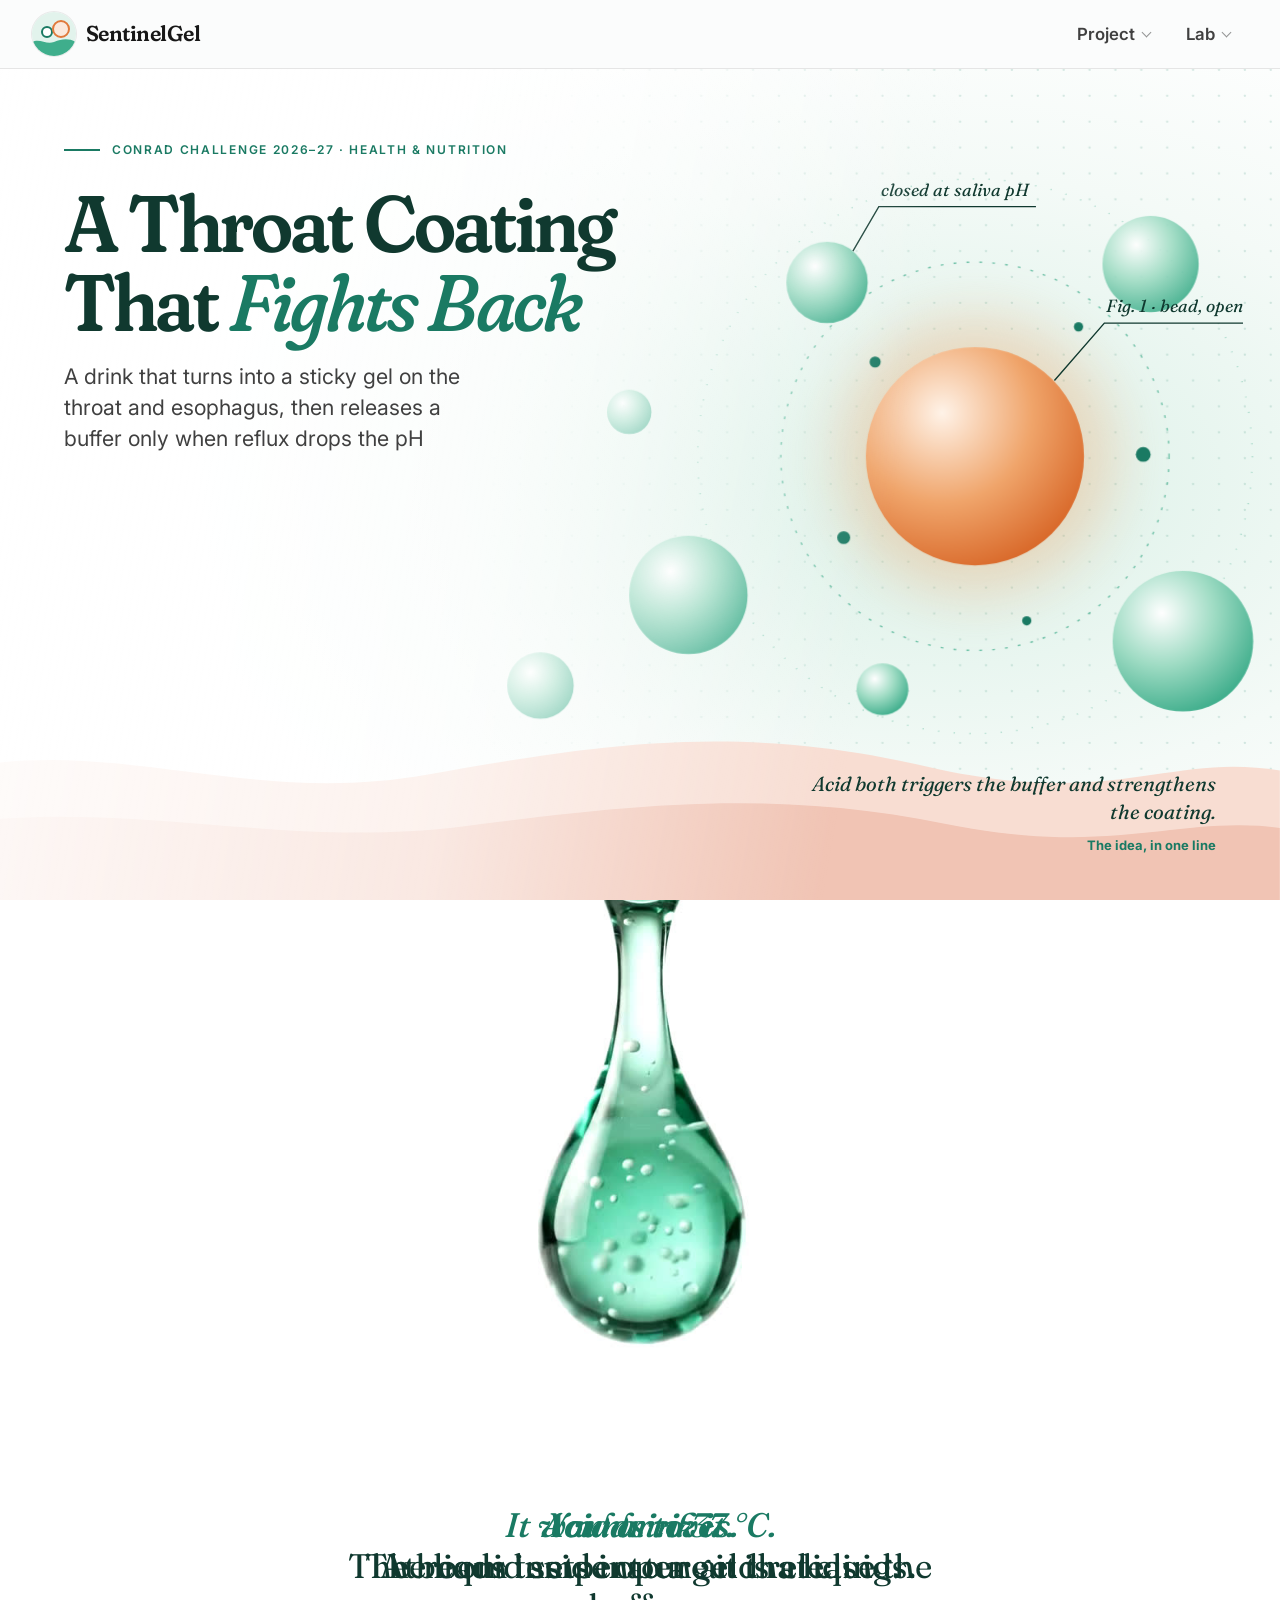
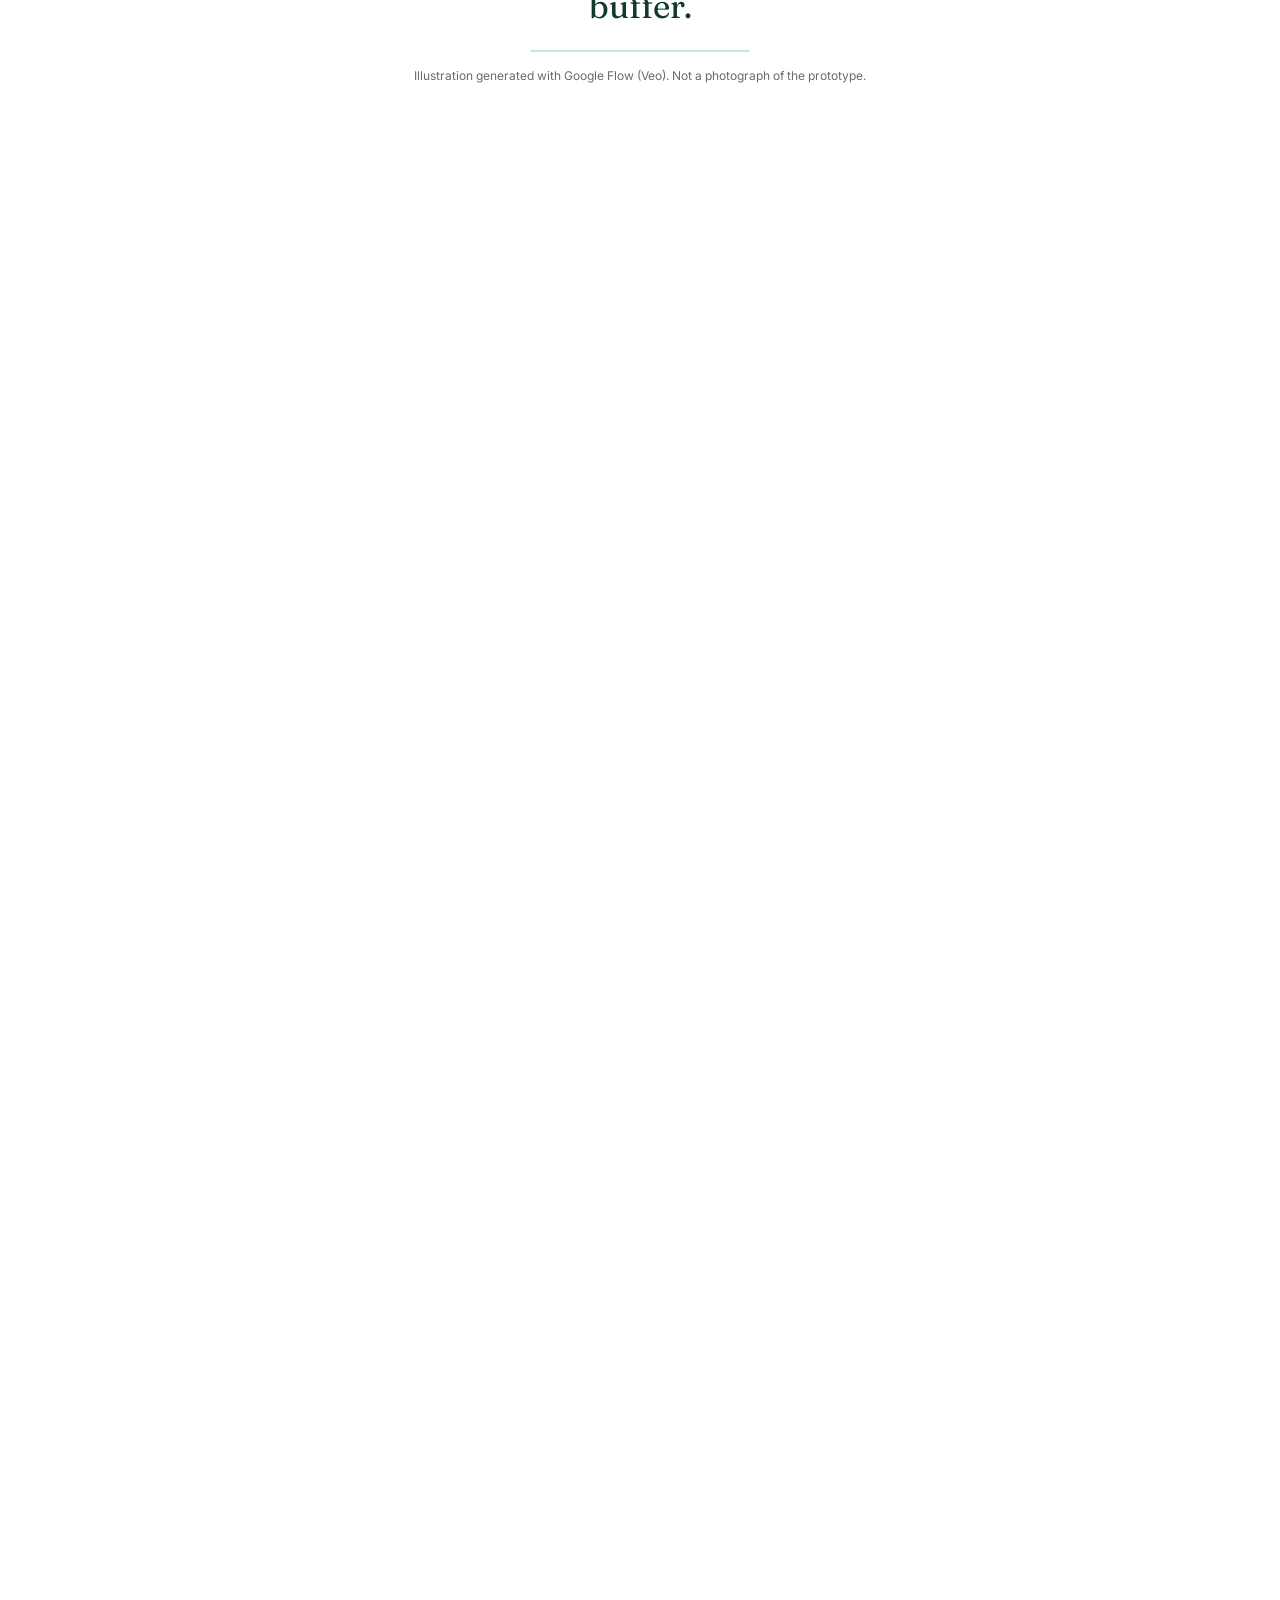
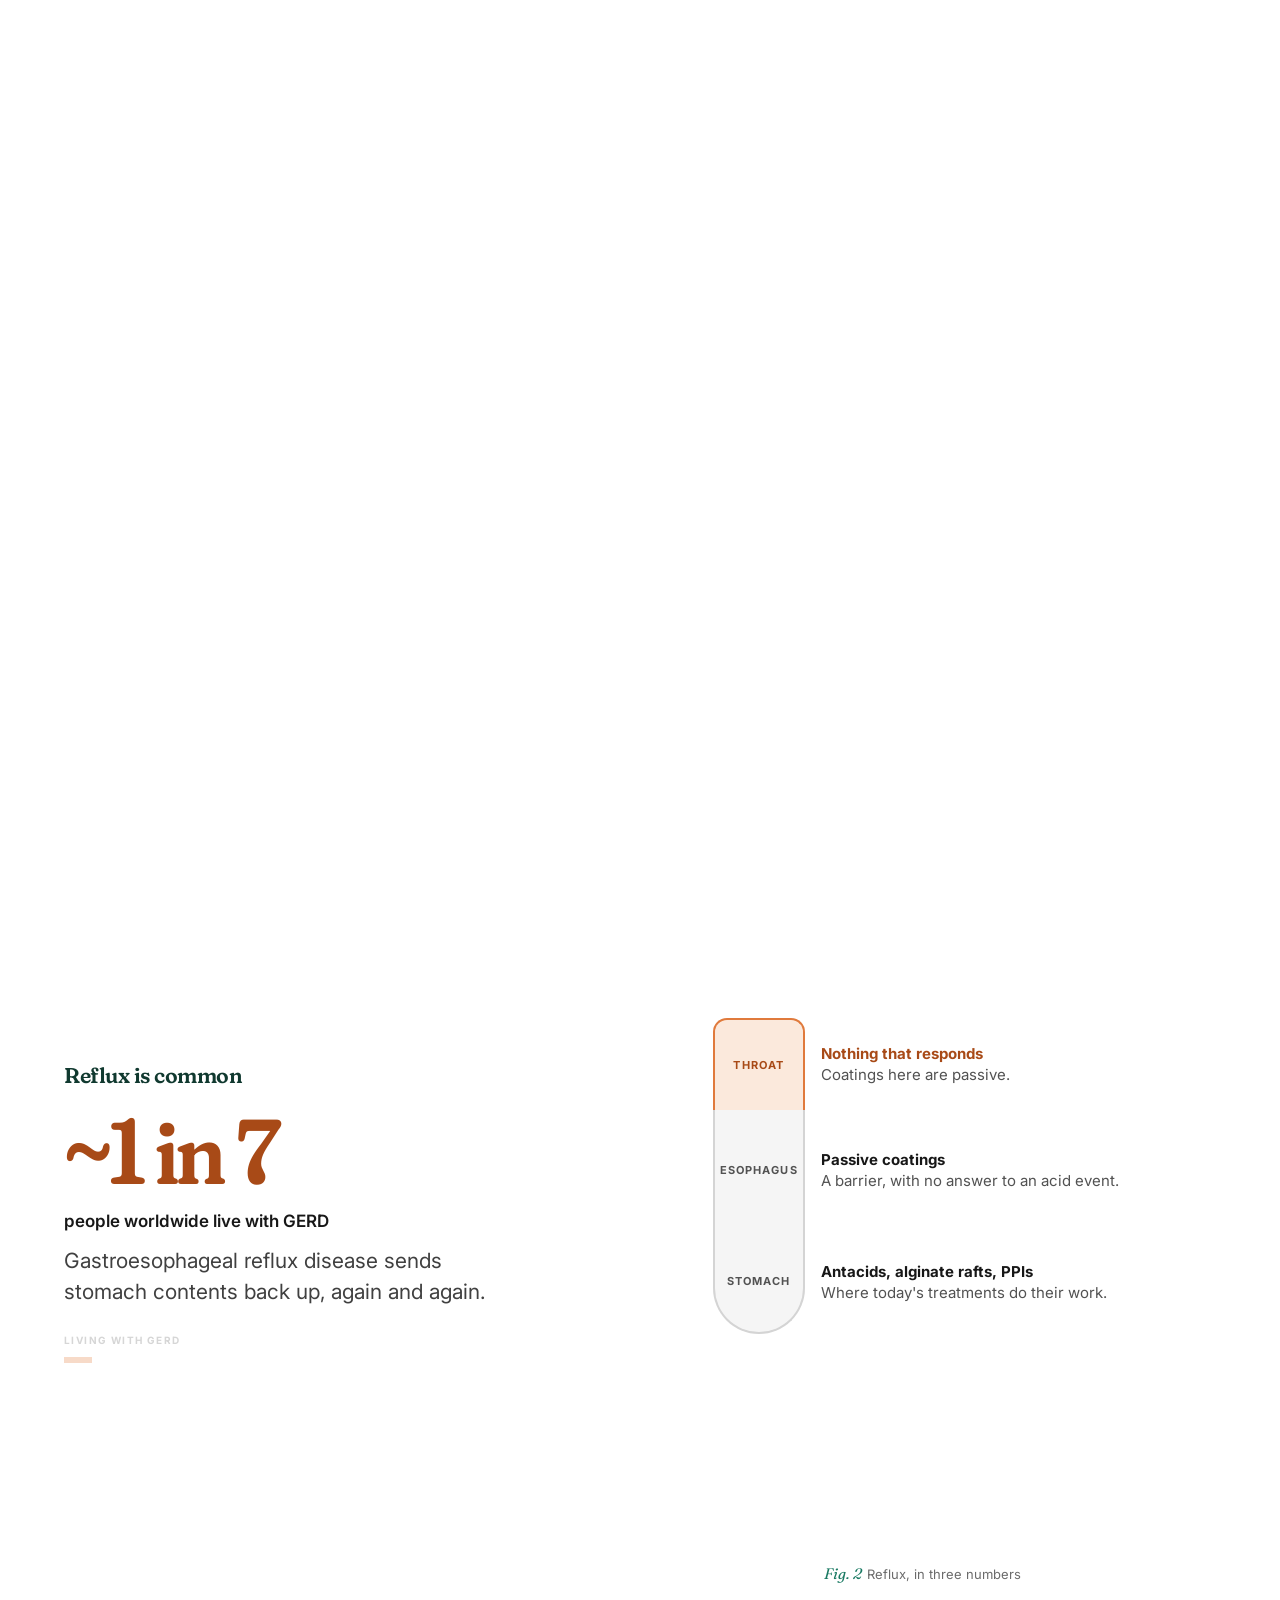
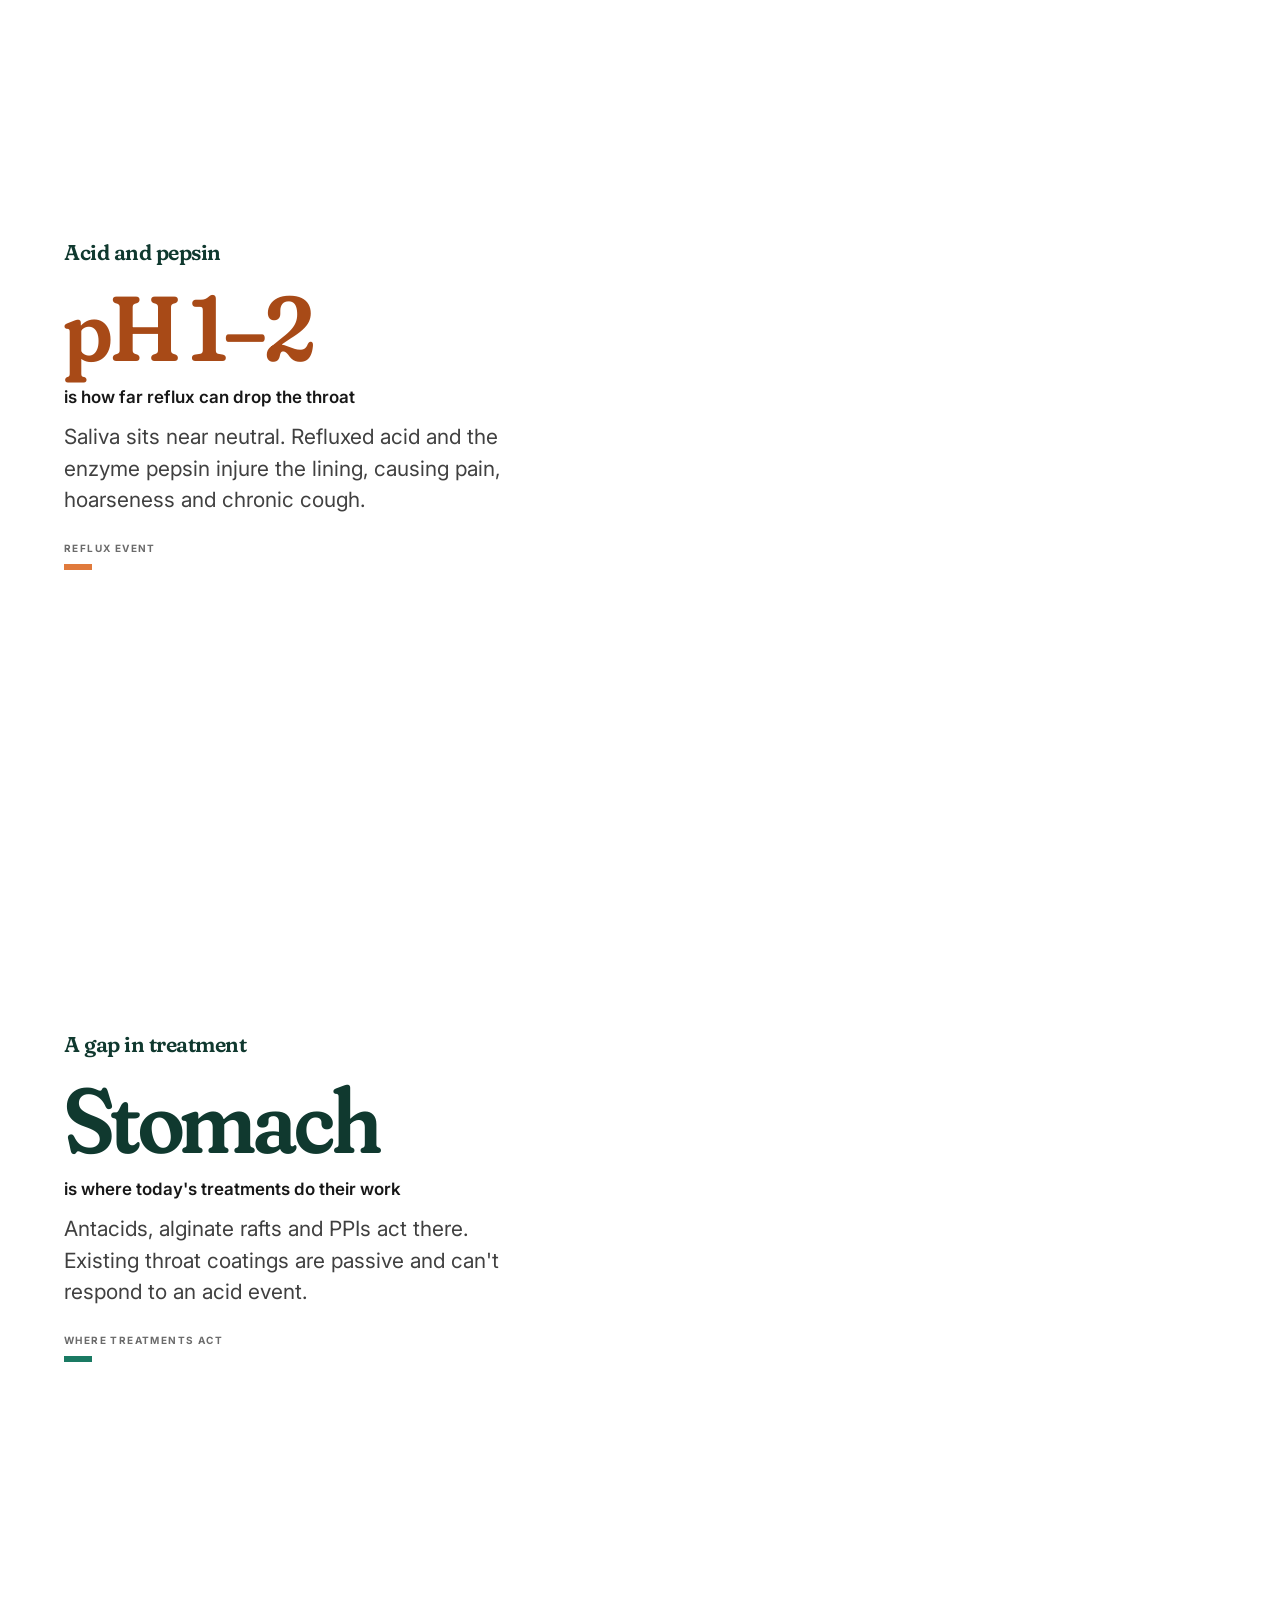
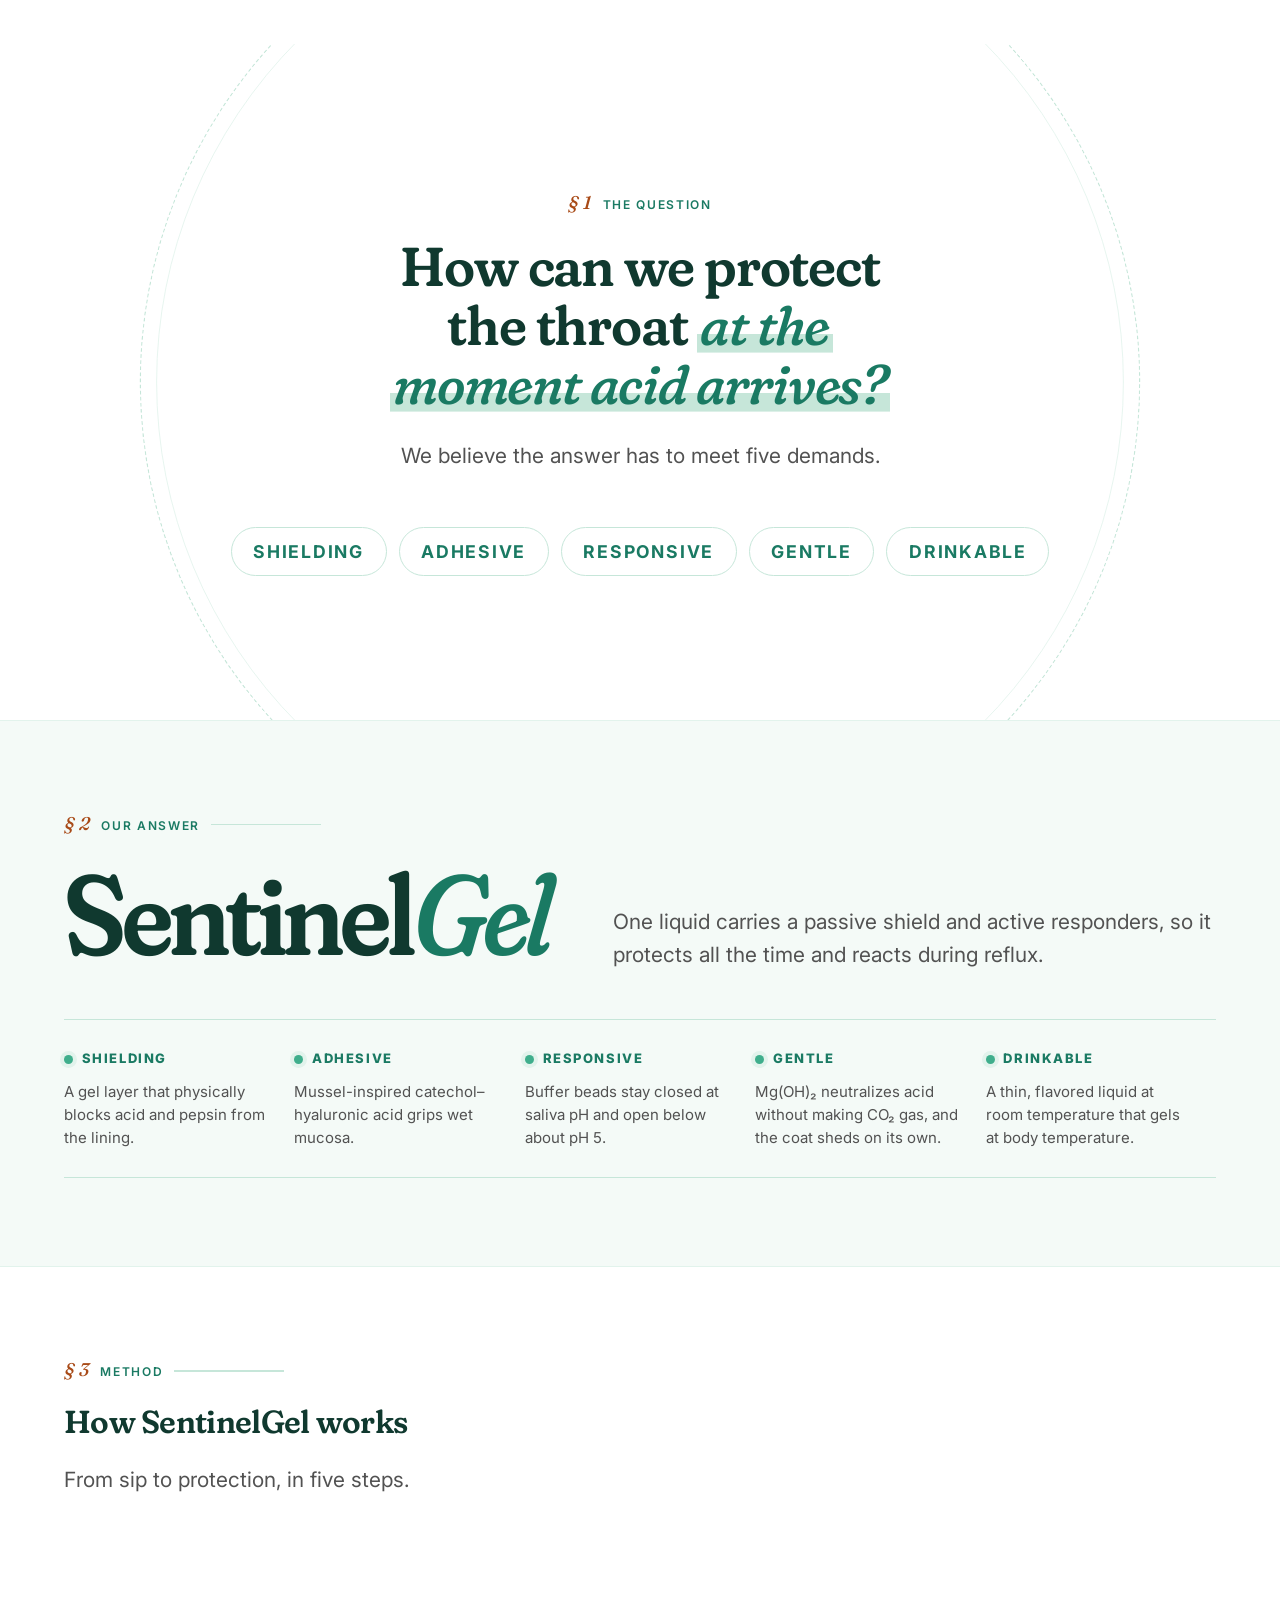
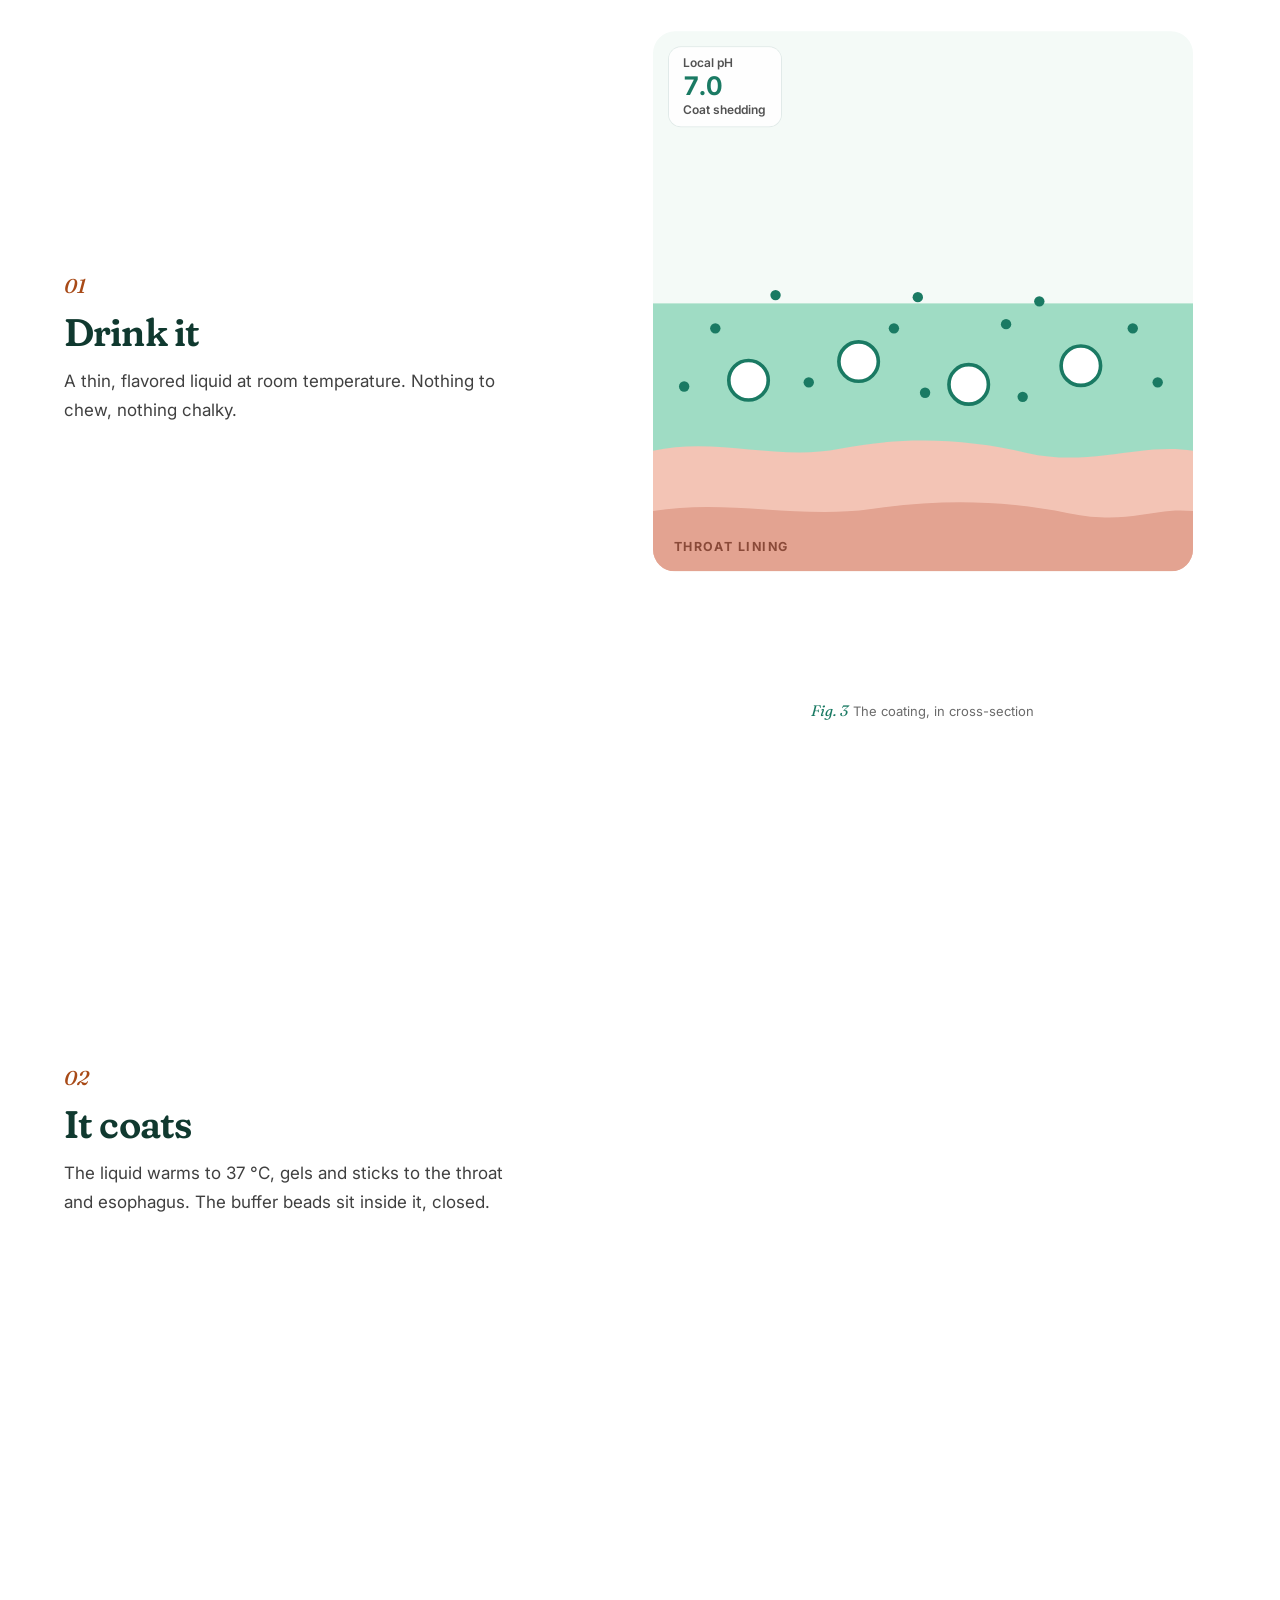
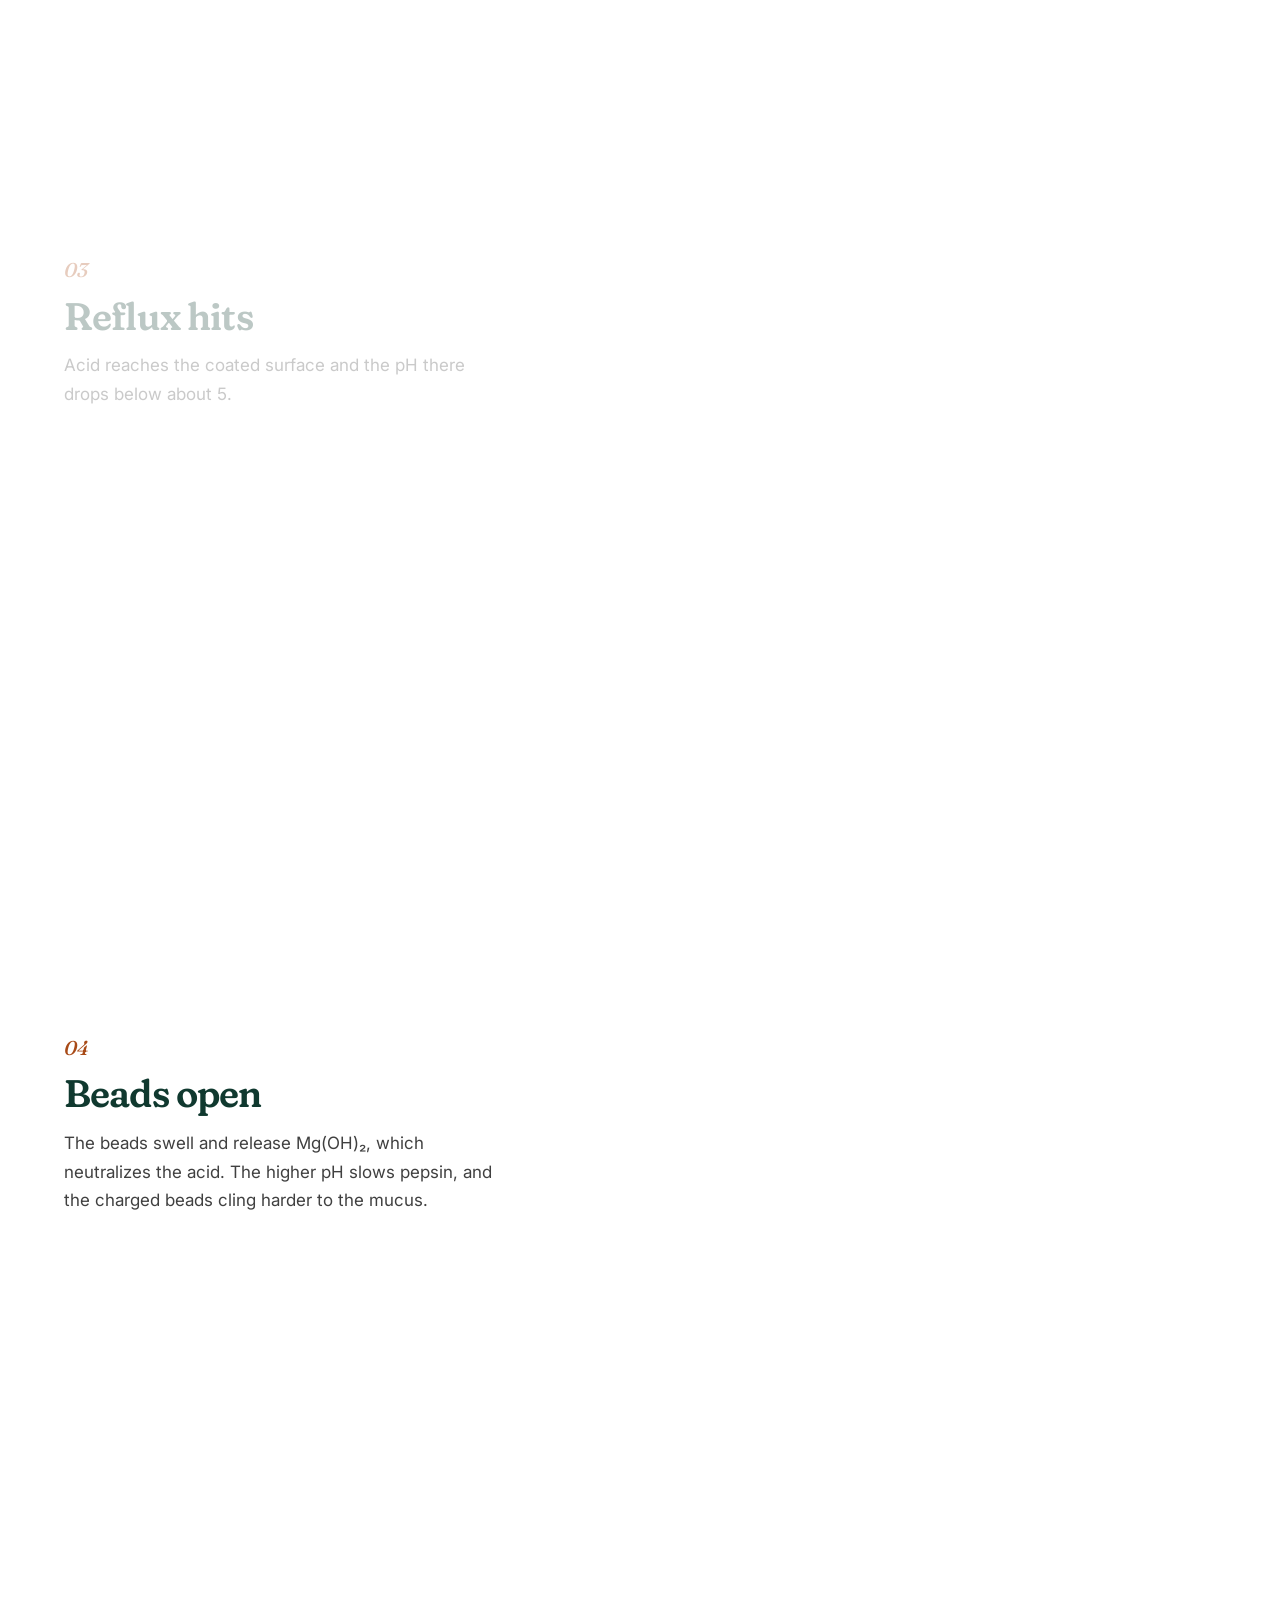
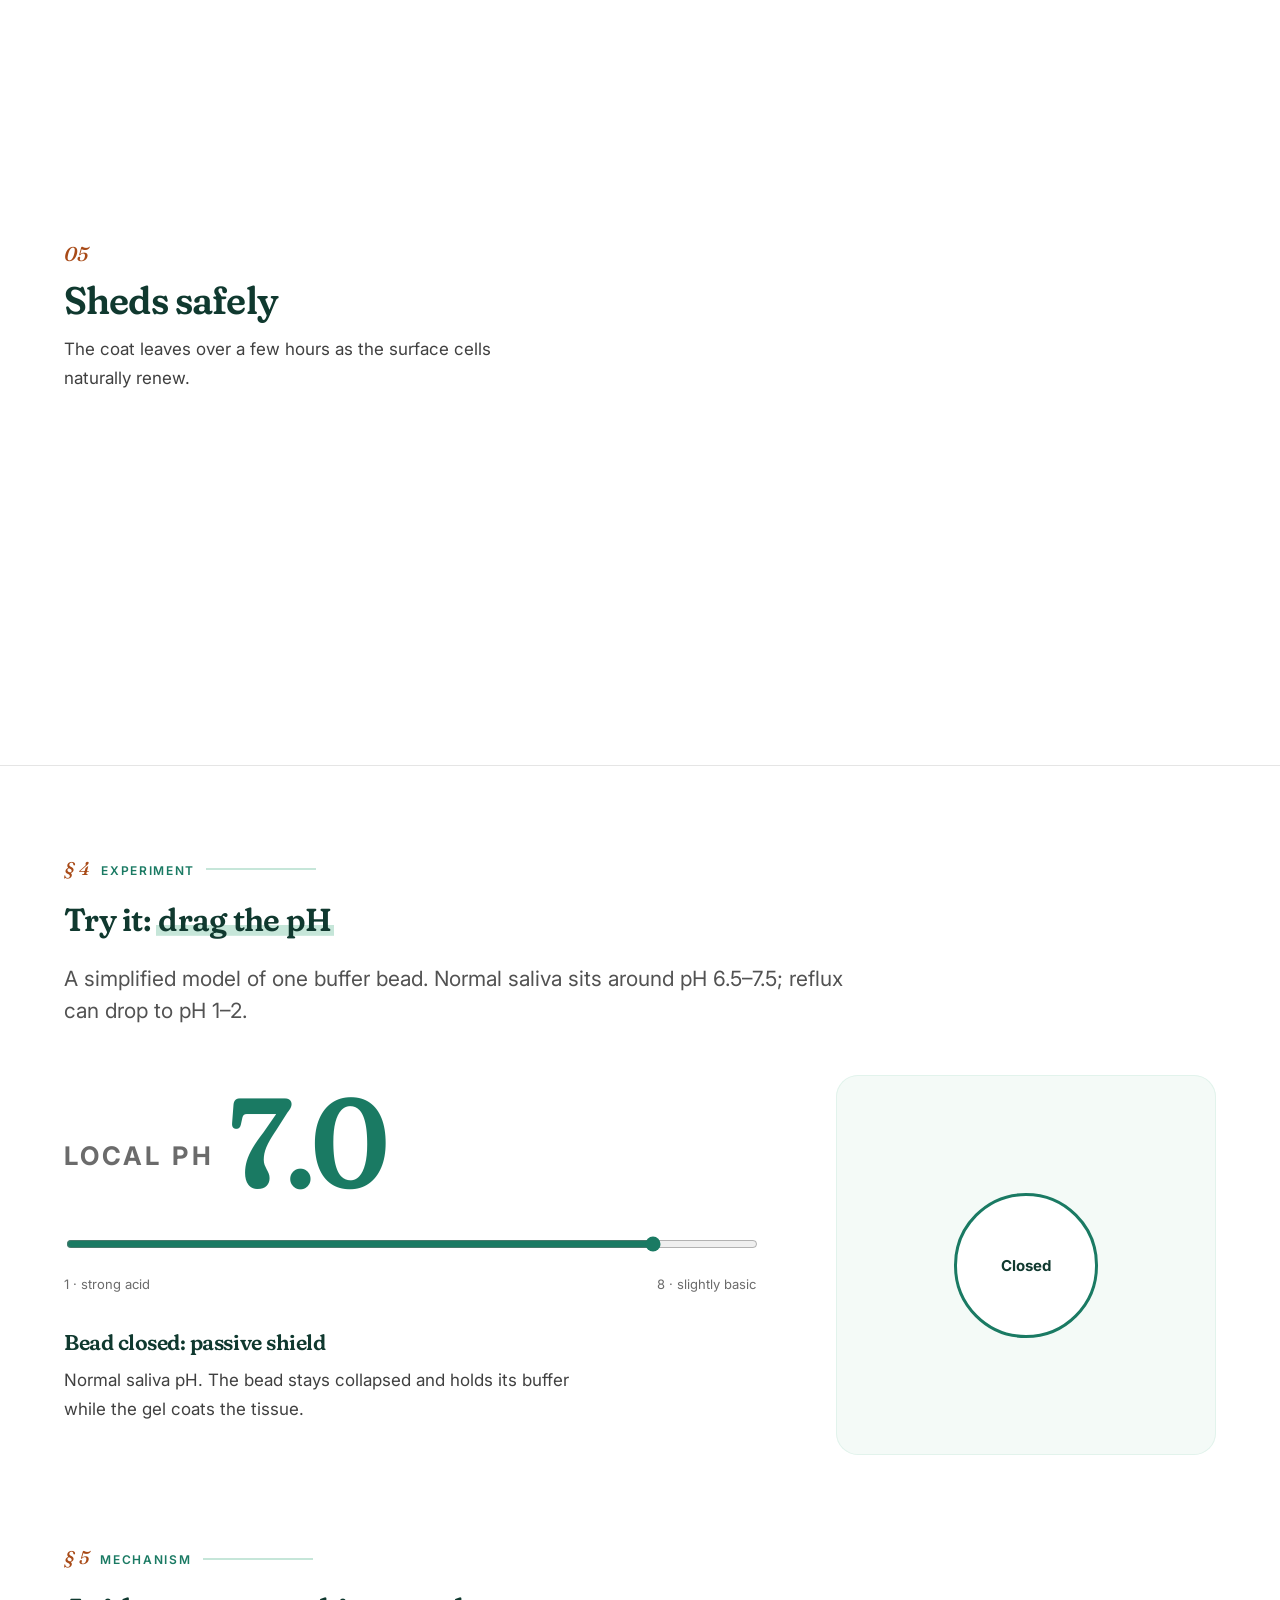
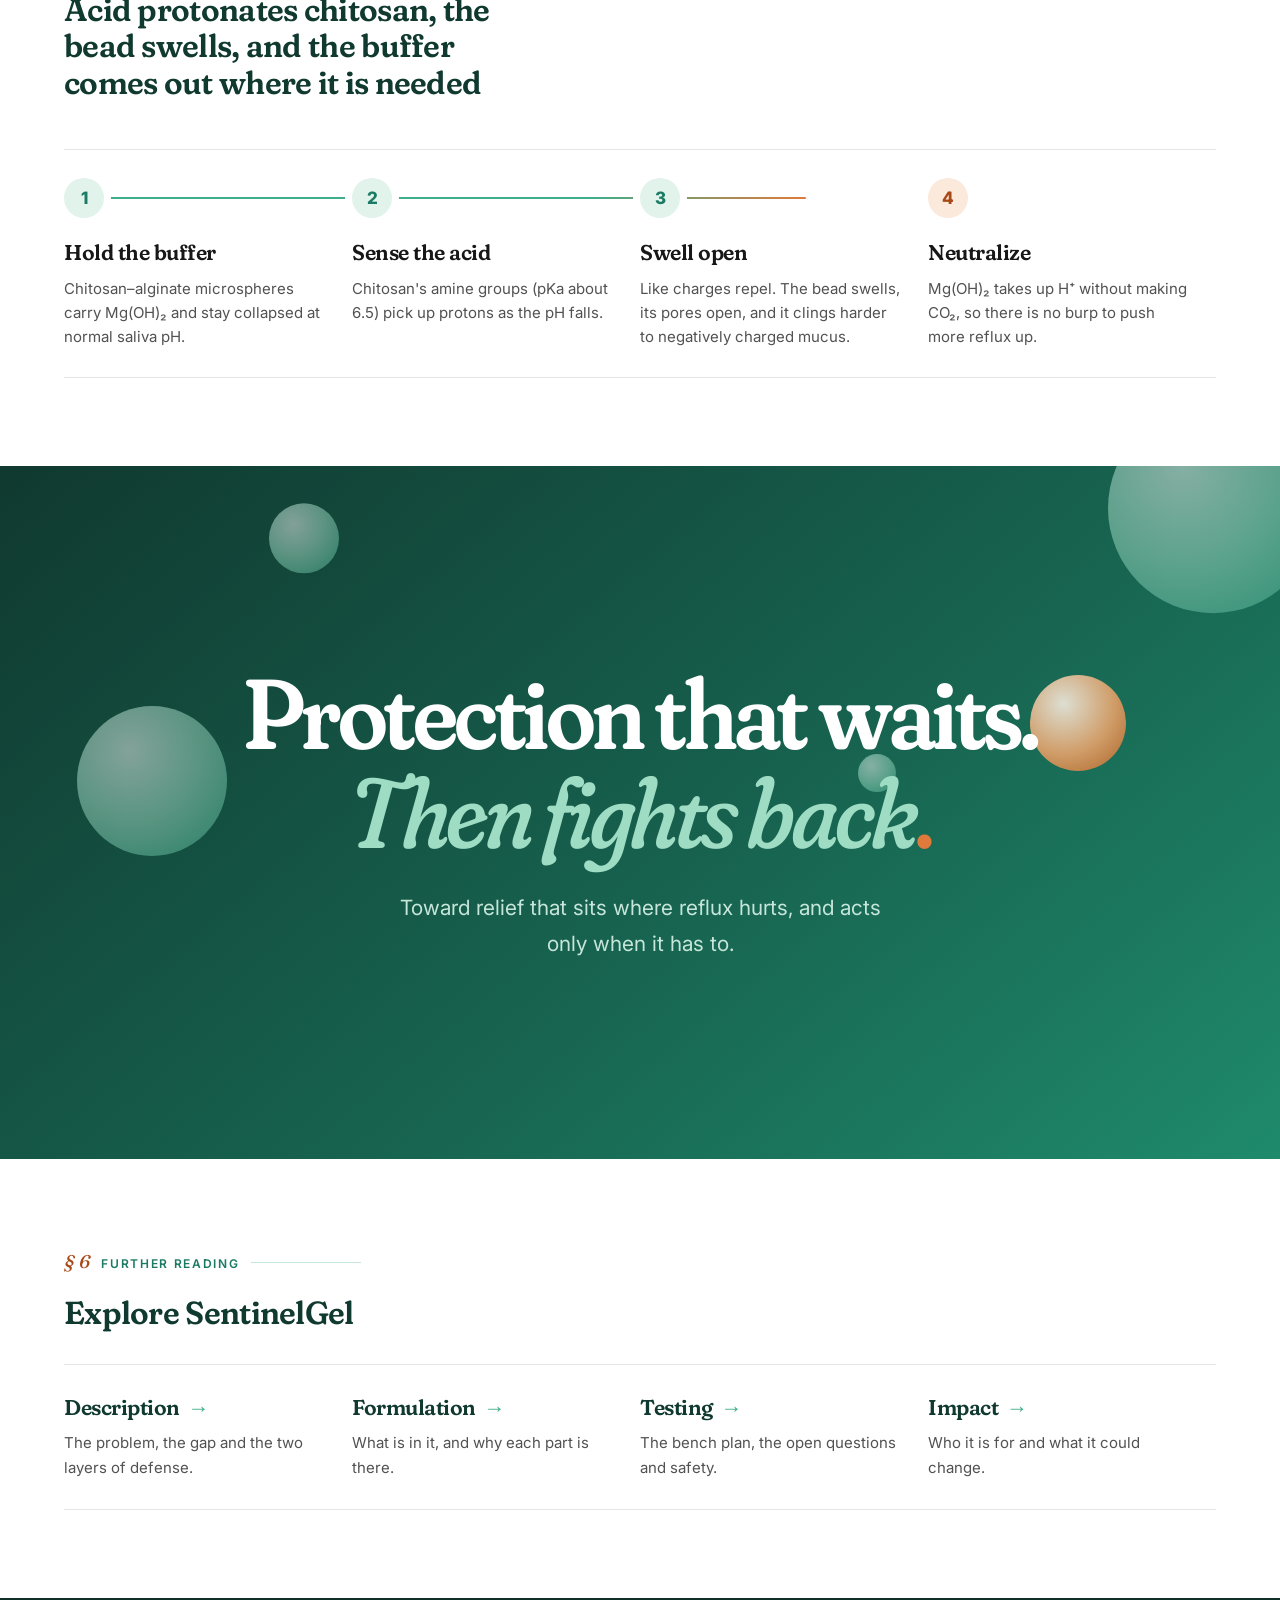
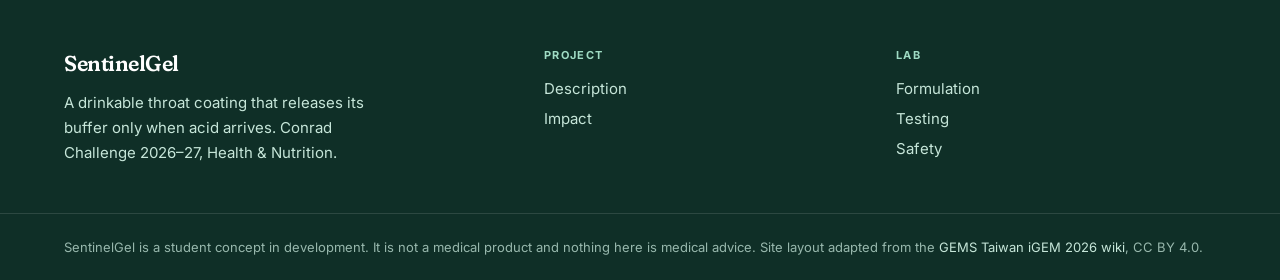
==== commit 735456b7: "Apply light academia theme and add a scroll-scrubbed film Restyle the site on a white base with a le" ====
--- a/index.html
+++ b/index.html
@@ -7,7 +7,7 @@
 <meta name="description" content="SentinelGel is a drink that turns into a sticky gel on the throat and esophagus, then releases a buffer only when reflux drops the pH.">
 <link rel="preconnect" href="https://fonts.googleapis.com">
 <link rel="preconnect" href="https://fonts.gstatic.com" crossorigin>
-<link rel="stylesheet" href="https://fonts.googleapis.com/css2?family=Cormorant+Garamond:ital,wght@0,500;0,600;0,700;1,500;1,600&family=EB+Garamond:ital,wght@0,400..700;1,400..700&display=swap">
+<link rel="stylesheet" href="https://fonts.googleapis.com/css2?family=Fraunces:ital,opsz,wght,SOFT@0,9..144,400..700,100;1,9..144,400..700,100&family=Inter:opsz,wght@14..32,400..800&display=swap">
 <link rel="stylesheet" href="assets/site.css">
 </head>
 <body>
@@ -15,46 +15,73 @@
 
 <!-- 1 · first visual -->
 <header class="hero">
-  <svg class="hero__art" viewBox="0 0 1440 900" preserveAspectRatio="xMidYMid slice" aria-hidden="true">
+  <svg class="hero__art" viewBox="0 0 1440 900" preserveAspectRatio="xMaxYMid slice" aria-hidden="true">
     <defs>
-      <radialGradient id="hg" cx="72%" cy="58%" r="70%"><stop offset="0" stop-color="#173a2e"/><stop offset=".55" stop-color="#0a130f"/><stop offset="1" stop-color="#050605"/></radialGradient>
-      <radialGradient id="hb" cx="35%" cy="30%" r="75%"><stop offset="0" stop-color="#dcefe3"/><stop offset=".5" stop-color="#6fbf9f"/><stop offset="1" stop-color="#28634f"/></radialGradient>
-      <radialGradient id="ho" cx="35%" cy="30%" r="75%"><stop offset="0" stop-color="#f6e2cc"/><stop offset=".55" stop-color="#d98a55"/><stop offset="1" stop-color="#9c4a1c"/></radialGradient>
-      <filter id="hs" x="-50%" y="-50%" width="200%" height="200%"><feGaussianBlur stdDeviation="26"/></filter>
+      <radialGradient id="hg" cx="74%" cy="50%" r="62%"><stop offset="0" stop-color="#d9f0e6"/><stop offset=".6" stop-color="#f4faf7"/><stop offset="1" stop-color="#ffffff"/></radialGradient>
+      <radialGradient id="hb" cx="35%" cy="30%" r="75%"><stop offset="0" stop-color="#ffffff"/><stop offset=".5" stop-color="#9fdcc4"/><stop offset="1" stop-color="#3fae8c"/></radialGradient>
+      <radialGradient id="ho" cx="35%" cy="30%" r="75%"><stop offset="0" stop-color="#fff3e8"/><stop offset=".55" stop-color="#f0a56b"/><stop offset="1" stop-color="#d9692a"/></radialGradient>
+      <pattern id="hd" width="28" height="28" patternUnits="userSpaceOnUse"><circle cx="2" cy="2" r="1.3" fill="#1a7a63" opacity=".16"/></pattern>
+      <linearGradient id="hf" x1="0" x2="1"><stop offset=".35" stop-color="#fff" stop-opacity="0"/><stop offset=".75" stop-color="#fff"/></linearGradient>
+      <mask id="hm"><rect width="1440" height="900" fill="url(#hf)"/></mask>
+      <filter id="hs" x="-50%" y="-50%" width="200%" height="200%"><feGaussianBlur stdDeviation="30"/></filter>
     </defs>
     <rect width="1440" height="900" fill="url(#hg)"/>
-    <path d="M0 720 C 180 680, 320 760, 520 724 S 860 670, 1060 716 S 1320 700, 1440 720 V900 H0Z" fill="#6b4238" opacity=".9"/>
-    <path d="M0 780 C 200 750, 360 810, 560 782 S 900 740, 1080 780 S 1330 770, 1440 784 V900 H0Z" fill="#472a23"/>
-    <g>
-      <circle class="bead" cx="1120" cy="430" r="150" fill="#c8693a" opacity=".3" filter="url(#hs)"/>
-      <circle class="bead" cx="1120" cy="430" r="118" fill="url(#ho)"/>
-      <circle class="bead" cx="820" cy="560" r="62" fill="url(#hb)"/>
-      <circle class="bead" cx="1330" cy="610" r="74" fill="url(#hb)"/>
-      <circle class="bead" cx="960" cy="250" r="44" fill="url(#hb)" opacity=".9"/>
-      <circle class="bead" cx="640" cy="640" r="38" fill="url(#hb)" opacity=".8"/>
-      <circle class="bead" cx="1290" cy="230" r="52" fill="url(#hb)" opacity=".85"/>
-      <circle class="bead" cx="1010" cy="660" r="30" fill="url(#hb)" opacity=".8"/>
-      <circle class="bead" cx="730" cy="380" r="26" fill="url(#hb)" opacity=".6"/>
-      <circle class="bead" cx="1200" cy="700" r="22" fill="url(#hb)" opacity=".7"/>
-      <circle class="bead" cx="1280" cy="420" r="9" fill="#dcefe3"/>
-      <circle class="bead" cx="1000" cy="330" r="7" fill="#dcefe3"/>
-      <circle class="bead" cx="1215" cy="285" r="6" fill="#dcefe3" opacity=".8"/>
-      <circle class="bead" cx="975" cy="500" r="8" fill="#dcefe3" opacity=".85"/>
-      <circle class="bead" cx="1160" cy="590" r="6" fill="#dcefe3" opacity=".8"/>
+    <rect width="1440" height="900" fill="url(#hd)" mask="url(#hm)"/>
+    <g class="par" style="--k:.06">
+      <path d="M0 760 C 180 720, 320 800, 520 764 S 860 710, 1060 756 S 1320 740, 1440 760 V900 H0Z" fill="#f8ddd2"/>
+      <path d="M0 818 C 200 790, 360 846, 560 820 S 900 782, 1080 818 S 1330 808, 1440 822 V900 H0Z" fill="#f1c4b4"/>
+    </g>
+    <g class="par" style="--k:.1" fill="none" stroke="#3fae8c" stroke-width="1.5">
+      <circle class="orbit" cx="1110" cy="420" r="210" stroke-dasharray="3 11" opacity=".7"/>
+      <circle class="orbit orbit--b" cx="1110" cy="420" r="300" stroke-dasharray="1 16" opacity=".5"/>
+    </g>
+    <g class="par" style="--k:.18"><circle class="bead" cx="1110" cy="420" r="150" fill="#f0a56b" opacity=".35" filter="url(#hs)"/></g>
+    <g class="par" style="--k:.18"><circle class="bead" cx="1110" cy="420" r="118" fill="url(#ho)"/></g>
+    <g class="par" style="--k:.34"><circle class="bead" cx="800" cy="570" r="64" fill="url(#hb)"/></g>
+    <g class="par" style="--k:.12"><circle class="bead" cx="1335" cy="620" r="76" fill="url(#hb)"/></g>
+    <g class="par" style="--k:.42"><circle class="bead" cx="950" cy="232" r="44" fill="url(#hb)"/></g>
+    <g class="par" style="--k:.5"><circle class="bead" cx="640" cy="668" r="36" fill="url(#hb)" opacity=".85"/></g>
+    <g class="par" style="--k:.24"><circle class="bead" cx="1300" cy="212" r="52" fill="url(#hb)" opacity=".9"/></g>
+    <g class="par" style="--k:.6"><circle class="bead" cx="1010" cy="672" r="28" fill="url(#hb)"/></g>
+    <g class="par" style="--k:.3"><circle class="bead" cx="736" cy="372" r="24" fill="url(#hb)" opacity=".75"/></g>
+    <g class="par" style="--k:.7" fill="#1a7a63">
+      <circle class="bead" cx="1292" cy="418" r="8"/><circle class="bead" cx="1002" cy="318" r="6"/><circle class="bead" cx="1222" cy="280" r="5"/><circle class="bead" cx="968" cy="508" r="7"/><circle class="bead" cx="1166" cy="598" r="5"/>
+    </g>
+    <g class="par note" style="--k:.18" fill="none" stroke="#10392f" stroke-width="1.5">
+      <path d="M1196 338 L1250 276 H1400"/>
+      <text x="1252" y="264" fill="#10392f" stroke="none" font-size="19">Fig. 1 · bead, open</text>
+      <path d="M978 198 L1006 150 H1176"/>
+      <text x="1008" y="138" fill="#10392f" stroke="none" font-size="19">closed at saliva pH</text>
     </g>
   </svg>
   <div class="hero__photo"></div>
   <div class="hero__inner">
     <div>
-      <h1 class="hero__claim"><span class="w" style="--i:0"><span>A</span></span> <span class="w" style="--i:1"><span>Throat</span></span> <span class="w" style="--i:2"><span>Coating</span></span> <span class="w" style="--i:3"><span>That</span></span> <span class="w" style="--i:4"><span>Fights</span></span> <span class="w" style="--i:5"><span>Back</span></span></h1>
+      <p class="hero__kicker">Conrad Challenge 2026–27 · Health &amp; Nutrition</p>
+      <h1 class="hero__claim"><span class="w" style="--i:0"><span>A</span></span> <span class="w" style="--i:1"><span>Throat</span></span> <span class="w" style="--i:2"><span>Coating</span></span> <span class="w" style="--i:3"><span>That</span></span> <span class="w" style="--i:4"><span><em>Fights</em></span></span> <span class="w" style="--i:5"><span><em>Back</em></span></span></h1>
       <p class="hero__caption">A drink that turns into a sticky gel on the throat and esophagus, then releases a buffer only when reflux drops the pH</p>
     </div>
     <blockquote class="hero__note" style="margin:0">
       <p>Acid both triggers the buffer and strengthens the coating.</p>
-      <footer><b>The idea, in one line</b><span>Conrad Challenge 2026–27 · Health &amp; Nutrition</span></footer>
+      <footer><b>The idea, in one line</b></footer>
     </blockquote>
   </div>
 </header>
+
+<!-- 1b · the film: a generated clip, cut into frames and scrubbed by the scroll.
+     Hidden until frames exist: put them in assets/frames/hero/ and set data-count (see README). -->
+<section class="film" data-frames="assets/frames/hero/ezgif-frame-" data-ext="jpg" data-count="95" hidden aria-label="SentinelGel setting from a liquid into a gel">
+  <div class="film__stage">
+    <canvas class="film__canvas" aria-hidden="true"></canvas>
+    <ol class="film__caps">
+      <li><b>You drink it.</b> At room temperature it is a liquid.</li>
+      <li><b>It warms to 37 °C.</b> The liquid sets into a gel that clings.</li>
+      <li><b>Acid arrives.</b> The beads inside open and release the buffer.</li>
+    </ol>
+    <div class="film__bar" aria-hidden="true"></div>
+    <p class="film__note">Illustration generated with Google Flow (Veo). Not a photograph of the prototype.</p>
+  </div>
+</section>
 
 <!-- 2 · the problem, in three beats -->
 <section class="scrolly" id="problem" data-step="1" aria-labelledby="problem-title">
@@ -81,6 +108,7 @@
           </div>
         </div>
       </div>
+      <p class="figcap"><i>Fig. 2</i>Reflux, in three numbers</p>
     </div>
     <div class="scrolly__steps">
       <div class="scrolly__step" data-n="1">
@@ -109,9 +137,11 @@
 </section>
 
 <!-- 3 · the question and what it demands -->
-<section class="dmd" id="demands" aria-labelledby="dmd-title">
-  <div class="band__inner">
-    <h2 class="dmd__title rise" id="dmd-title">How can we protect the throat <em>at the moment acid arrives?</em></h2>
+<section class="dmd" id="demands" aria-labelledby="dmd-title" data-scrub>
+  <div class="dmd__ring" aria-hidden="true"><i></i><i></i></div><div class="dmd__ring dmd__ring--b" aria-hidden="true"></div>
+  <div class="band__inner">
+    <p class="eyebrow"><i>§ 1</i>The question</p>
+    <h2 class="dmd__title rise" id="dmd-title">How can we protect the throat <em class="hl">at the moment acid arrives?</em></h2>
     <p class="dmd__sub rise">We believe the answer has to meet five demands.</p>
     <ul class="dmd__list">
       <li class="rise" style="--d:1">SHIELDING</li>
@@ -124,8 +154,9 @@
 </section>
 
 <!-- 4 · our answer -->
-<section class="band band--dark" id="solution" aria-labelledby="ans-title">
-  <div class="band__inner">
+<section class="band band--tint" id="solution" aria-labelledby="ans-title">
+  <div class="band__inner">
+    <p class="eyebrow"><i>§ 2</i>Our answer</p>
     <header class="ans__head">
       <h2 class="ans__name rise" id="ans-title">Sentinel<span>Gel</span></h2>
       <p class="lede rise">One liquid carries a passive shield and active responders, so it protects all the time and reacts during reflux.</p>
@@ -143,30 +174,32 @@
 <!-- 5 · how it works -->
 <section class="scrolly" id="how" data-step="1" aria-labelledby="how-title">
   <header class="scrolly__head">
+    <p class="eyebrow"><i>§ 3</i>Method</p>
     <h2 class="band__title" id="how-title">How SentinelGel works</h2>
     <p class="lede">From sip to protection, in five steps.</p>
   </header>
   <div class="scrolly__inner">
     <div class="scrolly__fig" aria-hidden="true">
-      <div class="gfig">
+      <div class="gfig" data-scrub>
         <svg viewBox="0 0 520 520">
-          <rect class="g-sip" x="236" y="0" width="48" height="330" rx="24" fill="#3f9479"/>
-          <g class="g-acid" fill="#c8693a">
+          <rect class="g-sip" x="236" y="0" width="48" height="330" rx="24" fill="#3fae8c"/>
+          <g class="g-acid" fill="#e07a3c">
             <circle cx="70" cy="150" r="10"/><circle cx="150" cy="100" r="8"/><circle cx="215" cy="165" r="11"/><circle cx="290" cy="110" r="9"/><circle cx="350" cy="170" r="10"/><circle cx="425" cy="120" r="8"/><circle cx="470" cy="175" r="10"/><circle cx="110" cy="60" r="7"/><circle cx="390" cy="55" r="7"/>
           </g>
-          <rect class="g-gel" x="0" y="262" width="520" height="150" fill="#2c6b57"/>
-          <g class="g-buf" fill="#cdeedd">
+          <rect class="g-gel" x="0" y="262" width="520" height="150" fill="#9fdcc4"/>
+          <g class="g-buf" fill="#1a7a63">
             <circle cx="60" cy="300" r="5"/><circle cx="118" cy="268" r="5"/><circle cx="150" cy="352" r="5"/><circle cx="232" cy="300" r="5"/><circle cx="255" cy="270" r="5"/><circle cx="262" cy="362" r="5"/><circle cx="340" cy="296" r="5"/><circle cx="372" cy="274" r="5"/><circle cx="356" cy="366" r="5"/><circle cx="462" cy="300" r="5"/><circle cx="486" cy="352" r="5"/><circle cx="30" cy="356" r="5"/>
           </g>
-          <g fill="#0e1814" stroke="#a9e0c6" stroke-width="3.5">
+          <g fill="#fff" stroke="#1a7a63" stroke-width="3.5">
             <circle class="g-bead" cx="92" cy="336" r="19"/><circle class="g-bead" cx="198" cy="318" r="19"/><circle class="g-bead" cx="304" cy="340" r="19"/><circle class="g-bead" cx="412" cy="322" r="19"/>
           </g>
-          <path d="M0 404 C 60 390, 120 414, 180 402 S 300 392, 360 406 S 470 396, 520 404 V520 H0Z" fill="#8a5648"/>
-          <path d="M0 462 C 70 450, 140 470, 210 460 S 340 452, 400 464 S 480 458, 520 462 V520 H0Z" fill="#663c32"/>
-          <text x="20" y="500" font-family="EB Garamond, Georgia, serif" font-size="13" font-weight="600" letter-spacing="2.2" fill="#e6c4b8">THROAT LINING</text>
+          <path d="M0 404 C 60 390, 120 414, 180 402 S 300 392, 360 406 S 470 396, 520 404 V520 H0Z" fill="#f3c4b5"/>
+          <path d="M0 462 C 70 450, 140 470, 210 460 S 340 452, 400 464 S 480 458, 520 462 V520 H0Z" fill="#e3a391"/>
+          <text x="20" y="500" font-family="Inter, sans-serif" font-size="12" font-weight="700" letter-spacing="1.5" fill="#8a4a39">THROAT LINING</text>
         </svg>
         <p class="gfig__read">Local pH<b data-read="ph">7.0</b><span data-read="state">Before the sip</span></p>
       </div>
+      <p class="figcap"><i>Fig. 3</i>The coating, in cross-section</p>
     </div>
     <div class="scrolly__steps">
       <div class="scrolly__step" data-n="1" data-ph="7.0" data-state="Liquid going down">
@@ -196,7 +229,8 @@
 <!-- 6 · the trigger, hands on -->
 <section class="band" id="demo" aria-labelledby="demo-title" style="border-top:1px solid var(--gray-200)">
   <div class="band__inner">
-    <h2 class="band__title" id="demo-title">Try it: drag the pH</h2>
+    <p class="eyebrow"><i>§ 4</i>Experiment</p>
+    <h2 class="band__title rise" id="demo-title">Try it: <span class="hl">drag the pH</span></h2>
     <p class="lede">A simplified model of one buffer bead. Normal saliva sits around pH 6.5–7.5; reflux can drop to pH 1–2.</p>
     <div class="demo">
       <div>
@@ -215,8 +249,9 @@
 <!-- 7 · the chemistry in four -->
 <section class="band" id="chemistry" aria-labelledby="mech-title" style="padding-top:0">
   <div class="band__inner">
+    <p class="eyebrow"><i>§ 5</i>Mechanism</p>
     <h2 class="band__title" id="mech-title" style="max-width:30ch">Acid protonates chitosan, the bead swells, and the buffer comes out where it is needed</h2>
-    <ol class="mech">
+    <ol class="mech" data-scrub>
       <li class="rise" style="--d:1"><span class="mech__n">1</span><h3>Hold the buffer</h3><p>Chitosan–alginate microspheres carry Mg(OH)₂ and stay collapsed at normal saliva pH.</p></li>
       <li class="rise" style="--d:2"><span class="mech__n">2</span><h3>Sense the acid</h3><p>Chitosan's amine groups (pKa about 6.5) pick up protons as the pH falls.</p></li>
       <li class="rise" style="--d:3"><span class="mech__n">3</span><h3>Swell open</h3><p>Like charges repel. The bead swells, its pores open, and it clings harder to negatively charged mucus.</p></li>
@@ -226,7 +261,14 @@
 </section>
 
 <!-- 8 · the line -->
-<section class="band band--dark vl" id="vision" aria-labelledby="vision-title">
+<section class="band band--dark vl" id="vision" aria-labelledby="vision-title" data-scrub>
+  <div aria-hidden="true">
+    <span class="vl__b" style="--k:1.1;width:150px;height:150px;left:6%;top:58%"></span>
+    <span class="vl__b" style="--k:.5;width:70px;height:70px;left:21%;top:16%"></span>
+    <span class="vl__b vl__b--acid" style="--k:1.5;width:96px;height:96px;right:12%;top:62%"></span>
+    <span class="vl__b" style="--k:.8;width:210px;height:210px;right:-3%;top:8%"></span>
+    <span class="vl__b" style="--k:1.9;width:38px;height:38px;right:30%;top:82%"></span>
+  </div>
   <div class="band__inner">
     <h2 class="vl__line rise" id="vision-title"><span>Protection that waits.</span><span>Then fights back<i>.</i></span></h2>
     <p class="vl__sub rise">Toward relief that sits where reflux hurts, and acts only when it has to.</p>
@@ -236,6 +278,7 @@
 <!-- 9 · where to read next -->
 <section class="band" id="explore" aria-labelledby="xp-title">
   <div class="band__inner">
+    <p class="eyebrow"><i>§ 6</i>Further reading</p>
     <h2 class="band__title" id="xp-title">Explore SentinelGel</h2>
     <div class="xp__grid">
       <a class="xp__card" href="innovation.html"><b>Description</b><span>The problem, the gap and the two layers of defense.</span></a>
--- a/assets/site.css
+++ b/assets/site.css
@@ -8,45 +8,44 @@
    ========================================================================== */
 
 :root {
-  /* dark academia: the scale is inverted, so --white is the black ground and
-     --black is the parchment the words are set in */
-  --white: #0a0a09;
-  --gray-50: #111210;
-  --gray-100: #181a17;
-  --gray-200: #2b2e29;
-  --gray-300: #3b3f39;
-  --gray-400: #6f746b;
-  --gray-500: #9c9f93;
-  --gray-600: #b6b8ab;
-  --gray-700: #d0d0c3;
-  --black: #ece6d6;
-
-  /* leaf teal on black: the gel. The -900 end is parchment, for headings */
-  --gel-900: #f1ead8;
-  --gel-700: #6fbf9f;
-  --gel-500: #3f9479;
-  --gel-200: #24473b;
-  --gel-100: #14271f;
-  --gel-50: #0e1814;
+  --white: #ffffff;
+  --gray-50: #fafafa;
+  --gray-100: #f5f5f5;
+  --gray-200: #e5e5e5;
+  --gray-300: #d4d4d4;
+  --gray-400: #a3a3a3;
+  --gray-500: #6b6b6b;
+  --gray-600: #525252;
+  --gray-700: #404040;
+  --black: #171717;
+
+  /* leaf teal: the gel, and the one accent on a white page */
+  --gel-900: #10392f;
+  --gel-700: #1a7a63;
+  --gel-500: #3fae8c;
+  --gel-300: #9fdcc4;
+  --gel-200: #c6e6d9;
+  --gel-100: #e2f3ec;
+  --gel-50: #f4faf7;
 
   /* rust: acid, and the bead once it opens */
-  --acid-700: #dc8f60;
-  --acid-500: #c8693a;
-  --acid-100: #2a1a12;
-
-  --ink: #0d1713;
-  --sig: #8fd6b6;
-
-  --font: "EB Garamond", "Iowan Old Style", "Palatino Linotype", Palatino, Georgia, serif;
-  --font-display: "Cormorant Garamond", "EB Garamond", "Iowan Old Style", Georgia, serif;
+  --acid-700: #a84a17;
+  --acid-500: #e07a3c;
+  --acid-100: #fbe9dc;
+
+  --ink: #0f2f27;
+  --sig: #9fdcc4;
+
+  --font-display: "Fraunces", "Iowan Old Style", "Palatino Linotype", Georgia, serif;
+  --font: "Inter", -apple-system, BlinkMacSystemFont, "Segoe UI", Roboto, "Helvetica Neue", Arial, sans-serif;
 
   --text-h1: clamp(2.125rem, 1.2rem + 2.8vw, 3.5rem);
   --text-h2: clamp(1.5rem, 1.15rem + 1.05vw, 2rem);
   --text-h3: clamp(1.15rem, 1.02rem + .4vw, 1.375rem);
   --text-lede: clamp(1.0625rem, .95rem + .45vw, 1.3125rem);
-  --text-base: 1.1875rem;
-  --text-sm: 1.0625rem;
-  --text-xs: .9375rem;
+  --text-base: 1.0625rem;
+  --text-sm: .9375rem;
+  --text-xs: .8125rem;
 
   --sp-1: .25rem; --sp-2: .5rem; --sp-3: .75rem; --sp-4: 1rem;
   --sp-5: 1.5rem; --sp-6: 2rem; --sp-7: 3rem;
@@ -87,26 +86,26 @@
 /* ============================================================== navigation */
 .sitenav { position: fixed; inset: 0 0 auto 0; z-index: 40; }
 .sitenav__bar {
-  background: rgb(10 10 9 / .78);
+  background: rgb(251 252 252 / .8);
   -webkit-backdrop-filter: saturate(180%) blur(20px); backdrop-filter: saturate(180%) blur(20px);
   border-bottom: 1px solid var(--gray-200);
   transition: background .25s;
 }
-.sitenav.has-panel .sitenav__bar { background: rgb(10 10 9 / .95); }
+.sitenav.has-panel .sitenav__bar { background: rgb(251 252 252 / .95); }
 .sitenav__inner {
   max-width: var(--max); margin: 0 auto; padding: 0 var(--sp-5); height: var(--nav-h);
   display: flex; align-items: center; justify-content: space-between; gap: 1rem;
 }
 @media (min-width: 640px) { .sitenav__inner { padding: 0 var(--sp-6); } }
 .sitenav__brand { display: flex; align-items: center; gap: .6rem; text-decoration: none; color: var(--black); flex: none; }
-.sitenav__logo { width: 44px; height: 44px; border-radius: 50%; box-shadow: 0 0 0 1px var(--gel-200); }
+.sitenav__logo { width: 44px; height: 44px; border-radius: 50%; box-shadow: 0 0 0 1px rgb(23 23 23 / .08); }
 .sitenav__word { font-size: 1.35rem; font-weight: 700; letter-spacing: -.02em; }
 
 .sitenav__tabs { display: none; align-items: center; height: var(--nav-h); }
 @media (min-width: 860px) { .sitenav__tabs { display: flex; } }
 .sitenav__tab {
   display: flex; align-items: center; gap: .45rem;
-  height: 42px; margin: 0 .1rem; padding: 0 1.05rem; border-radius: 3px;
+  height: 42px; margin: 0 .1rem; padding: 0 1.05rem; border-radius: 12px;
   font: inherit; font-size: 1.05rem; font-weight: 600; color: var(--gray-700);
   background: none; border: 0; cursor: pointer; text-decoration: none;
   transition: color .25s, background .25s;
@@ -124,8 +123,8 @@
 .sitenav__panel {
   position: absolute; top: 12px; left: 0; right: 0;
   width: min(calc(var(--max) - 4rem), calc(100% - 2.5rem)); margin-inline: auto;
-  background: var(--gray-50); border-radius: 4px;
-  box-shadow: 0 0 0 1px var(--gel-200), 0 24px 60px -12px rgb(0 0 0 / .8);
+  background: #fff; border-radius: 18px;
+  box-shadow: 0 0 0 1px rgb(16 57 47 / .06), 0 18px 48px -12px rgb(16 57 47 / .24);
   padding: 1.75rem 1rem;
   display: grid; grid-auto-flow: column; grid-auto-columns: 1fr;
   opacity: 0; visibility: hidden; transform: translateY(-6px);
@@ -144,10 +143,10 @@
   display: grid; place-items: center; transition: background .25s, color .25s, transform .4s var(--ease);
 }
 .sitenav__ico svg { width: 32px; height: 32px; }
-.sitenav__item:hover .sitenav__ico, .sitenav__item[aria-current] .sitenav__ico { background: var(--gel-700); color: var(--white); }
+.sitenav__item:hover .sitenav__ico, .sitenav__item[aria-current] .sitenav__ico { background: var(--gel-700); color: #fff; }
 .sitenav__item:hover .sitenav__ico { transform: translateY(-3px); }
 .sitenav__scrim {
-  position: fixed; inset: var(--nav-h) 0 0 0; z-index: -1; background: rgb(0 0 0 / .6);
+  position: fixed; inset: var(--nav-h) 0 0 0; z-index: -1; background: rgb(255 255 255 / .55);
   -webkit-backdrop-filter: blur(6px); backdrop-filter: blur(6px);
   opacity: 0; pointer-events: none; transition: opacity .25s;
 }
@@ -155,7 +154,7 @@
 
 .sitenav__burger {
   width: 44px; height: 44px; margin-right: -.5rem; border: 0; background: none; cursor: pointer;
-  display: grid; place-content: center; gap: 5px; border-radius: 3px;
+  display: grid; place-content: center; gap: 5px; border-radius: 12px;
 }
 .sitenav__burger span { width: 20px; height: 2px; background: var(--black); border-radius: 2px; transition: transform .3s var(--ease), opacity .2s; }
 .has-drawer .sitenav__burger span:nth-child(1) { transform: translateY(7px) rotate(45deg); }
@@ -163,7 +162,7 @@
 .has-drawer .sitenav__burger span:nth-child(3) { transform: translateY(-7px) rotate(-45deg); }
 @media (min-width: 860px) { .sitenav__burger, .sitenav__drawer { display: none !important; } }
 .sitenav__drawer {
-  display: none; background: rgb(10 10 9 / .97); border-bottom: 1px solid var(--gray-200);
+  display: none; background: rgb(251 252 252 / .97); border-bottom: 1px solid var(--gray-200);
   max-height: calc(100svh - var(--nav-h)); overflow: auto; padding: .5rem var(--sp-5) 1.25rem;
 }
 .has-drawer .sitenav__drawer { display: block; }
@@ -174,14 +173,15 @@
 /* ==================================================================== bands */
 .band { padding: var(--sp-8) 0; }
 .band__inner { max-width: var(--max); margin: 0 auto; padding: 0 var(--pad); }
-.band--dark { background: var(--ink); color: var(--gray-700); border-block: 1px solid var(--gel-200); }
-.band--dark a { color: var(--gel-700); }
+.band--tint { background: var(--gel-50); border-block: 1px solid var(--gel-100); }
+.band--dark { background: linear-gradient(140deg, #10392f 0%, #17624f 55%, #1f8a6c 100%); color: var(--gel-100); }
+.band--dark a { color: var(--gel-200); }
 .kicker { margin: 0 0 var(--sp-4); font-size: .6875rem; font-weight: 700; letter-spacing: .12em; text-transform: uppercase; color: var(--gel-700); }
 .band--dark .kicker { color: var(--sig); }
 .band__title { margin: 0 0 var(--sp-5); font-size: var(--text-h2); font-weight: 700; line-height: 1.14; letter-spacing: -.018em; color: var(--gel-900); max-width: 26ch; text-wrap: balance; }
-.band--dark .band__title { color: var(--gel-900); }
+.band--dark .band__title { color: #fff; }
 .lede { max-width: 62ch; font-size: var(--text-lede); line-height: 1.55; color: var(--gray-600); }
-.band--dark .lede { color: var(--gray-600); }
+.band--dark .lede { color: var(--gel-200); }
 
 .rise { transition: opacity .7s ease, transform .7s ease; transition-delay: calc(var(--d, 0) * 90ms); }
 .rise.is-armed:not(.in) { opacity: 0; transform: translateY(18px); }
@@ -190,53 +190,68 @@
 /* ===================================================================== hero */
 .hero {
   position: relative; isolation: isolate; overflow: hidden;
-  background: #050605; color: #f4eedd;
+  background: var(--white); color: var(--gel-900);
   min-height: calc(100svh - var(--nav-h)); display: grid;
 }
 .hero__art { position: absolute; inset: 0; z-index: -2; width: 100%; height: 100%; }
-/* drop a team photograph in by setting --hero-photo on .hero (see README) */
+/* drop a photograph or a generated still in by setting --hero-photo on .hero (see README) */
 .hero__photo { position: absolute; inset: 0; z-index: -2; background: var(--hero-photo, none) center / cover no-repeat; }
 .hero::after {
   content: ""; position: absolute; inset: 0; z-index: -1;
-  background: linear-gradient(100deg, rgb(5 6 5 / .9) 0%, rgb(5 6 5 / .5) 48%, rgb(5 6 5 / 0) 78%),
-              linear-gradient(0deg, rgb(5 6 5 / .75) 0%, rgb(5 6 5 / 0) 40%);
+  background: linear-gradient(100deg, rgb(255 255 255 / .94) 0%, rgb(255 255 255 / .62) 40%, rgb(255 255 255 / 0) 68%);
 }
 .hero__inner {
   width: 100%; max-width: var(--max); margin: 0 auto;
-  padding: clamp(2.5rem, 7vh, 4.5rem) var(--pad) clamp(2rem, 5vh, 3rem);
+  padding: clamp(2.5rem, 8vh, 5rem) var(--pad) clamp(2rem, 5vh, 3rem);
   display: flex; flex-direction: column; justify-content: space-between; gap: 3rem;
-}
+  transform: translateY(calc(var(--sy, 0) * .16px)); opacity: calc(1 - var(--sy, 0) / 640);
+}
+.hero__kicker { display: flex; align-items: center; gap: .75rem; margin-bottom: 1.5rem; font-size: .75rem; font-weight: 600; letter-spacing: .14em; text-transform: uppercase; color: var(--gel-700); }
+.hero__kicker::before { content: ""; width: 36px; height: 1.5px; background: currentColor; }
 .hero__claim {
-  font-size: clamp(2.5rem, .9rem + 4.4vw, 4.9rem); line-height: 1.02; font-weight: 800;
-  letter-spacing: -.046em; max-width: 15ch; text-wrap: balance;
-  text-shadow: 0 2px 28px rgb(6 22 26 / .45);
-}
+  font-family: var(--font-display); font-variation-settings: "SOFT" 100, "WONK" 0;
+  font-size: clamp(2.75rem, 1rem + 5vw, 5.75rem); line-height: .98; font-weight: 600;
+  letter-spacing: -.035em; max-width: 11ch;
+}
+.hero__claim em { font-style: italic; font-weight: 500; color: var(--gel-700); }
 .hero__claim .w, .hero__claim .w > span { display: inline-block; }
 .hero__caption {
-  margin-top: clamp(.9rem, .5rem + .8vw, 1.4rem); max-width: 36rem;
-  font-size: clamp(1.0625rem, .9rem + .55vw, 1.4rem); font-weight: 450; line-height: 1.35; letter-spacing: -.008em;
-  color: rgb(244 238 221 / .9); text-wrap: balance;
-}
-.hero__note { align-self: flex-end; max-width: 27rem; text-align: right; }
-.hero__note p { font-size: clamp(.9375rem, .84rem + .25vw, 1.0625rem); line-height: 1.55; font-style: italic; color: rgb(244 238 221 / .95); }
-.hero__note footer { margin-top: .75rem; display: flex; flex-direction: column; align-items: flex-end; gap: .1rem; font-size: .8125rem; line-height: 1.45; }
-.hero__note footer b { font-weight: 700; }
-.hero__note footer span { color: rgb(244 238 221 / .72); }
-
-.hero.is-pre .hero__claim .w > span { opacity: 0; transform: translateY(.42em); }
-.hero.is-pre .hero__caption { opacity: 0; transform: translateY(12px); }
+  margin-top: clamp(1rem, .6rem + .8vw, 1.6rem); max-width: 34rem;
+  font-size: clamp(1.0625rem, .9rem + .55vw, 1.35rem); line-height: 1.45; color: var(--gray-700); text-wrap: balance;
+}
+.hero__note { align-self: flex-end; max-width: 26rem; text-align: right; }
+.hero__note p { font-family: var(--font-display); font-size: clamp(1.0625rem, .95rem + .4vw, 1.3rem); line-height: 1.4; font-style: italic; color: var(--gel-900); }
+.hero__note footer { margin-top: .6rem; display: flex; flex-direction: column; align-items: flex-end; gap: .1rem; font-size: .8125rem; line-height: 1.45; }
+.hero__note footer b { font-weight: 700; color: var(--gel-700); }
+.hero__note footer span { color: var(--gray-500); }
+
+/* the scene: each layer rides the scroll at its own speed (--k), on top of a slow drift */
+.hero__art .par { transform: translate3d(0, calc(var(--sy, 0) * var(--k, 0) * -1px), 0); }
+.hero__art .bead { animation: drift 14s ease-in-out infinite alternate; transform-box: fill-box; transform-origin: center; }
+.hero__art .par:nth-child(3n) .bead { animation-duration: 19s; animation-delay: -6s; }
+.hero__art .par:nth-child(3n+1) .bead { animation-duration: 23s; animation-delay: -11s; }
+.hero__art .orbit { transform-box: fill-box; transform-origin: center; animation: spin 80s linear infinite; }
+.hero__art .orbit--b { animation-duration: 120s; animation-direction: reverse; }
+.hero__art .note path { stroke-dasharray: 400; stroke-dashoffset: 0; }
+.hero__art .note text { font-family: var(--font-display); font-style: italic; }
+@media (max-width: 859px) { .hero__art .note { display: none; } }
+@keyframes drift { from { transform: translate(0, 0); } to { transform: translate(10px, -22px); } }
+@keyframes spin { to { transform: rotate(360deg); } }
+
+.hero.is-pre .hero__claim .w > span { opacity: 0; transform: translateY(.42em) rotate(2deg); }
+.hero.is-pre .hero__kicker, .hero.is-pre .hero__caption { opacity: 0; transform: translateY(12px); }
 .hero.is-pre .hero__note { opacity: 0; }
-.hero.is-pre .hero__art { transform: scale(1.08); }
-.hero.is-on .hero__art { transform: none; transition: transform 3.2s var(--ease); }
-.hero.is-on .hero__claim .w > span { opacity: 1; transform: none; transition: opacity .9s ease calc(.35s + var(--i) * .09s), transform 1.25s var(--ease) calc(.35s + var(--i) * .09s); }
-.hero.is-on .hero__caption { opacity: 1; transform: none; transition: opacity 1s ease 1.2s, transform 1.2s var(--ease) 1.2s; }
-.hero.is-on .hero__note { opacity: 1; transition: opacity 1.1s ease 1.8s; }
-
-.hero__art .bead { animation: drift 14s ease-in-out infinite alternate; transform-box: fill-box; transform-origin: center; }
-.hero__art .bead:nth-child(3n) { animation-duration: 19s; animation-delay: -6s; }
-.hero__art .bead:nth-child(3n+1) { animation-duration: 23s; animation-delay: -11s; }
-@keyframes drift { from { transform: translate(0, 0); } to { transform: translate(10px, -22px); } }
-@media (prefers-reduced-motion: reduce) { .hero__art .bead { animation: none; } }
+.hero.is-pre .hero__art { transform: scale(1.06); opacity: 0; }
+.hero.is-pre .hero__art .note path { stroke-dashoffset: 400; }
+.hero.is-pre .hero__art .note text { opacity: 0; }
+.hero.is-on .hero__art { transition: transform 3s var(--ease), opacity 1.2s ease; }
+.hero.is-on .hero__kicker { transition: opacity .8s ease .15s, transform 1s var(--ease) .15s; }
+.hero.is-on .hero__claim .w > span { transition: opacity .9s ease calc(.35s + var(--i) * .09s), transform 1.25s var(--ease) calc(.35s + var(--i) * .09s); }
+.hero.is-on .hero__caption { transition: opacity 1s ease 1.1s, transform 1.2s var(--ease) 1.1s; }
+.hero.is-on .hero__note { transition: opacity 1.1s ease 1.7s; }
+.hero.is-on .hero__art .note path { transition: stroke-dashoffset 1.6s var(--ease) 1.5s; }
+.hero.is-on .hero__art .note text { transition: opacity .9s ease 2.4s; }
+@media (prefers-reduced-motion: reduce) { .hero__art .bead, .hero__art .orbit { animation: none; } .hero__inner { transform: none; opacity: 1; } .hero__art .par { transform: none; } }
 
 /* ============================================================== scrollytell */
 .scrolly { position: relative; }
@@ -278,7 +293,7 @@
 .dots i.on { background: var(--acid-500); box-shadow: 0 0 0 5px var(--acid-100); }
 
 .phbar { width: min(78vw, 440px); }
-.phbar__track { height: 22px; border-radius: 11px; background: linear-gradient(90deg, #a8431f 0%, #c8693a 22%, #8f7b55 48%, #3f9479 74%, #8fd6b6 100%); }
+.phbar__track { height: 22px; border-radius: 11px; background: linear-gradient(90deg, #b8431a 0%, #e07a3c 22%, #f1c58f 48%, #c6e6d9 72%, #3fae8c 100%); }
 .phbar__ticks { display: flex; justify-content: space-between; margin-top: .4rem; font-size: .75rem; font-weight: 600; color: var(--gray-500); font-variant-numeric: tabular-nums; }
 .phbar__zones { position: relative; height: 96px; margin-bottom: .6rem; }
 .phbar__zone { position: absolute; bottom: 0; padding: 0 0 .9rem; font-size: .8125rem; line-height: 1.3; font-weight: 600; }
@@ -300,8 +315,8 @@
 
 /* figure 2: the coating in cross-section */
 .gfig { position: relative; width: min(100%, 540px); max-height: 100%; aspect-ratio: 1; }
-.gfig svg { width: 100%; height: 100%; border-radius: 4px; background: var(--gel-50); box-shadow: 0 0 0 1px var(--gel-200); }
-.gfig__read { position: absolute; top: 1rem; left: 1rem; padding: .55rem .9rem; border-radius: 3px; background: rgb(10 10 9 / .88); box-shadow: 0 0 0 1px var(--gel-200); font-size: .75rem; font-weight: 600; color: var(--gray-600); line-height: 1.25; }
+.gfig svg { width: 100%; height: 100%; border-radius: 22px; background: var(--gel-50); }
+.gfig__read { position: absolute; top: 1rem; left: 1rem; padding: .55rem .9rem; border-radius: 12px; background: rgb(255 255 255 / .9); box-shadow: 0 0 0 1px rgb(12 58 61 / .08); font-size: .75rem; font-weight: 600; color: var(--gray-600); line-height: 1.25; }
 .gfig__read b { display: block; font-size: 1.6rem; letter-spacing: -.03em; color: var(--gel-700); font-variant-numeric: tabular-nums; transition: color .4s; }
 [data-step="3"] .gfig__read b, [data-step="4"] .gfig__read b { color: var(--acid-700); }
 .gfig svg * { transform-box: fill-box; transition: opacity .7s ease, transform 1s var(--ease), fill .6s ease, stroke .6s ease; }
@@ -325,21 +340,27 @@
 .step__b { margin-top: .9rem; max-width: 40ch; color: var(--gray-700); }
 
 /* ================================================================== demands */
-.dmd { padding: clamp(5rem, 16vh, 10rem) 0; text-align: center; }
-.dmd__title { margin: 0 auto; max-width: 22ch; font-size: clamp(1.75rem, 1.1rem + 2.6vw, 3.25rem); font-weight: 750; letter-spacing: -.035em; line-height: 1.1; color: var(--gel-900); text-wrap: balance; }
-.dmd__title em { font-style: normal; color: var(--acid-700); }
+.dmd { position: relative; isolation: isolate; overflow: hidden; padding: clamp(5rem, 16vh, 10rem) 0; text-align: center; }
+.dmd__ring { position: absolute; z-index: -1; left: 50%; top: 50%; width: min(820px, 118vw); aspect-ratio: 1; border-radius: 50%; border: 1.5px dashed var(--gel-200); transform: translate(-50%, -50%) rotate(calc(var(--p, .5) * 140deg)) scale(calc(.78 + var(--p, .5) * .44)); }
+.dmd__ring--b { width: min(1180px, 160vw); border-style: solid; border-color: var(--gel-100); transform: translate(-50%, -50%) scale(calc(1.12 - var(--p, .5) * .3)); }
+.dmd__ring i { position: absolute; top: -9px; left: 50%; width: 18px; height: 18px; margin-left: -9px; border-radius: 50%; background: var(--gel-500); box-shadow: 0 0 0 6px var(--gel-100); }
+.dmd__ring i + i { top: auto; bottom: -7px; width: 14px; height: 14px; background: var(--acid-500); box-shadow: 0 0 0 6px var(--acid-100); }
+.dmd__title { margin: 0 auto; max-width: 20ch; font-size: clamp(1.9rem, 1.1rem + 2.9vw, 3.6rem); line-height: 1.08; color: var(--gel-900); text-wrap: balance; }
+.dmd__title em { font-style: italic; font-weight: 500; color: var(--gel-700); }
 .dmd__sub { margin-top: 1.5rem; font-size: var(--text-lede); color: var(--gray-600); }
-.dmd__list { list-style: none; margin: clamp(2.5rem, 6vh, 4rem) 0 0; padding: 0; display: flex; flex-wrap: wrap; justify-content: center; gap: .75rem 2.75rem; }
-.dmd__list li { font-size: clamp(1.1rem, .8rem + 1.2vw, 1.75rem); font-weight: 800; letter-spacing: .04em; color: var(--gel-700); }
+.dmd__list { list-style: none; margin: clamp(2.5rem, 6vh, 4rem) 0 0; padding: 0; display: flex; flex-wrap: wrap; justify-content: center; gap: .75rem; }
+.dmd__list li { padding: .55rem 1.35rem; border-radius: 999px; border: 1.5px solid var(--gel-200); background: var(--white); font-size: clamp(.9rem, .75rem + .5vw, 1.1rem); font-weight: 700; letter-spacing: .1em; color: var(--gel-700); }
+.dmd__list li:hover { background: var(--gel-700); border-color: var(--gel-700); color: #fff; }
 
 /* =============================================================== the answer */
 .ans__head { display: grid; gap: 1.5rem; align-items: end; margin-bottom: var(--sp-7); }
 @media (min-width: 860px) { .ans__head { grid-template-columns: auto 1fr; gap: 4rem; } }
-.ans__name { font-size: clamp(3rem, 1.5rem + 7vw, 7.5rem); font-weight: 800; letter-spacing: -.055em; line-height: .95; color: var(--gel-900); }
-.ans__name span { color: var(--sig); }
+.ans__name { font-size: clamp(3rem, 1.5rem + 7vw, 7.5rem); line-height: .95; color: var(--gel-900); }
+.ans__name span { font-style: italic; font-weight: 500; color: var(--gel-700); }
 .ans__grid { display: grid; gap: 0; grid-template-columns: repeat(auto-fit, minmax(210px, 1fr)); border-top: 1px solid var(--gel-200); }
 .ans__cell { padding: 1.75rem 1.5rem 1.75rem 0; border-bottom: 1px solid var(--gel-200); }
-.ans__cell h3 { font-size: .8125rem; font-weight: 800; letter-spacing: .12em; color: var(--sig); }
+.ans__cell h3 { display: flex; align-items: center; gap: .55rem; font-size: .8125rem; font-weight: 800; letter-spacing: .12em; color: var(--gel-700); }
+.ans__cell h3::before { content: ""; width: 9px; height: 9px; border-radius: 50%; background: var(--gel-500); box-shadow: 0 0 0 4px var(--gel-100); }
 .ans__cell p { margin-top: .6rem; font-size: var(--text-sm); line-height: 1.55; color: var(--gray-600); max-width: 30ch; }
 
 /* ===================================================================== demo */
@@ -351,11 +372,11 @@
 .demo__scale { display: flex; justify-content: space-between; font-size: var(--text-xs); color: var(--gray-500); }
 .demo__title { margin-top: 1.75rem; font-size: var(--text-h3); font-weight: 700; letter-spacing: -.015em; color: var(--gel-900); }
 .demo__body { margin-top: .4rem; max-width: 46ch; color: var(--gray-700); min-height: 5.1em; }
-.demo__stage { aspect-ratio: 1; border-radius: 4px; box-shadow: 0 0 0 1px var(--gel-200); background: var(--gel-50); display: grid; place-items: center; transition: background .4s; }
-.demo__bead { width: 38%; aspect-ratio: 1; border-radius: 50%; border: 3px solid var(--gel-700); background: var(--white); display: grid; place-items: center; font-size: var(--text-sm); font-weight: 700; color: var(--gel-900); transition: width .5s var(--ease), border-color .3s, background .3s, box-shadow .5s; }
+.demo__stage { aspect-ratio: 1; border-radius: 22px; background: var(--gel-50); display: grid; place-items: center; transition: background .4s; }
+.demo__bead { width: 38%; aspect-ratio: 1; border-radius: 50%; border: 3px solid var(--gel-700); background: #fff; display: grid; place-items: center; font-size: var(--text-sm); font-weight: 700; color: var(--gel-900); transition: width .5s var(--ease), border-color .3s, background .3s, box-shadow .5s; }
 .demo.is-acid .demo__ph, .demo.is-acid .demo__title { color: var(--acid-700); }
 .demo.is-acid .demo__stage { background: var(--acid-100); }
-.demo.is-acid .demo__bead { width: 66%; border-color: var(--acid-500); box-shadow: 0 0 0 14px rgb(111 191 159 / .2), 0 0 0 30px rgb(111 191 159 / .09); color: var(--acid-700); }
+.demo.is-acid .demo__bead { width: 66%; border-color: var(--acid-500); box-shadow: 0 0 0 14px rgb(63 174 140 / .2), 0 0 0 30px rgb(63 174 140 / .1); color: var(--acid-700); }
 .demo.is-acid input[type=range] { accent-color: var(--acid-500); }
 
 /* ======================================================= mechanism, in four */
@@ -368,11 +389,13 @@
 
 /* =================================================================== vision */
 .vl { padding: clamp(6rem, 22vh, 13rem) 0; text-align: center; overflow: hidden; position: relative; isolation: isolate; }
-.vl::before { content: ""; position: absolute; z-index: -1; left: 50%; top: 55%; width: min(900px, 120vw); aspect-ratio: 1; transform: translate(-50%, -50%); background: radial-gradient(closest-side, rgb(63 148 121 / .3), rgb(63 148 121 / 0)); }
-.vl__line { font-size: clamp(2.5rem, 1rem + 6.5vw, 6.5rem); font-weight: 800; letter-spacing: -.05em; line-height: 1; color: var(--gel-900); }
+.vl__b { position: absolute; z-index: -1; border-radius: 50%; background: radial-gradient(circle at 35% 30%, #f4fbf8, #9fdcc4 50%, #3fae8c); opacity: .5; transform: translateY(calc((var(--p, .5) - .5) * var(--k, 1) * -380px)); }
+.vl__b--acid { background: radial-gradient(circle at 35% 30%, #fff3e8, #f0a56b 55%, #c8601f); opacity: .85; }
+.vl__line { font-size: clamp(2.5rem, 1rem + 6.5vw, 6.5rem); line-height: 1.02; color: #fff; }
 .vl__line span { display: block; }
+.vl__line span + span { font-style: italic; font-weight: 500; color: var(--gel-300); }
 .vl__line i { font-style: normal; color: var(--acid-500); }
-.vl__sub { margin: 1.75rem auto 0; max-width: 40ch; font-size: var(--text-lede); color: var(--gray-600); }
+.vl__sub { margin: 1.75rem auto 0; max-width: 40ch; font-size: var(--text-lede); color: var(--gel-200); }
 
 /* ================================================================== explore */
 .xp__grid { display: grid; grid-template-columns: repeat(auto-fit, minmax(220px, 1fr)); gap: 0; border-top: 1px solid var(--gray-200); margin-top: var(--sp-6); }
@@ -383,17 +406,17 @@
 .xp__card span { display: block; margin-top: .35rem; font-size: var(--text-sm); color: var(--gray-600); max-width: 30ch; }
 
 /* =================================================================== footer */
-.foot { background: var(--ink); color: var(--gray-600); font-size: var(--text-sm); border-top: 1px solid var(--gel-200); }
+.foot { background: var(--ink); color: var(--gel-200); font-size: var(--text-sm); }
 .foot__inner { max-width: var(--max); margin: 0 auto; padding: var(--sp-7) var(--pad); display: grid; gap: 2rem; }
 @media (min-width: 760px) { .foot__inner { grid-template-columns: 1.4fr 1fr 1fr; } }
-.foot b { color: var(--gel-900); }
-.foot__word { font-size: 1.35rem; font-weight: 700; letter-spacing: -.02em; color: var(--gel-900); }
+.foot b { color: #fff; }
+.foot__word { font-size: 1.35rem; font-weight: 700; letter-spacing: -.02em; color: #fff; }
 .foot h2 { font-size: .6875rem; font-weight: 700; letter-spacing: .12em; text-transform: uppercase; color: var(--sig); margin-bottom: .6rem; }
 .foot ul { list-style: none; margin: 0; padding: 0; }
-.foot a { color: var(--gray-700); text-decoration: none; line-height: 2; }
-.foot a:hover { color: var(--gel-700); text-decoration: underline; }
-.foot__legal { border-top: 1px solid var(--gel-200); }
-.foot__legal p { max-width: var(--max); margin: 0 auto; padding: 1.25rem var(--pad); font-size: var(--text-xs); color: var(--gray-500); }
+.foot a { color: var(--gel-200); text-decoration: none; line-height: 2; }
+.foot a:hover { color: #fff; text-decoration: underline; }
+.foot__legal { border-top: 1px solid rgb(255 255 255 / .12); }
+.foot__legal p { max-width: var(--max); margin: 0 auto; padding: 1.25rem var(--pad); font-size: var(--text-xs); color: rgb(198 230 217 / .75); }
 
 /* ================================================================ sub-pages */
 .pagehead { background: linear-gradient(180deg, var(--gel-50), var(--white) 78%); border-bottom: 1px solid var(--gray-200); }
@@ -430,7 +453,7 @@
 
 .callout { margin: var(--sp-6) 0; padding: 1.25rem 1.5rem; max-width: var(--measure); border: 1px solid var(--gel-200); border-left: 4px solid var(--gel-700); border-radius: var(--radius); background: var(--gel-50); }
 .callout b:first-child { display: block; font-size: .6875rem; letter-spacing: .12em; text-transform: uppercase; color: var(--gel-700); margin-bottom: .35rem; }
-.callout--acid { border-color: #5a3320; border-left-color: var(--acid-500); background: var(--acid-100); }
+.callout--acid { border-color: #f0cdb5; border-left-color: var(--acid-500); background: #fdf6f0; }
 .callout--acid b:first-child { color: var(--acid-700); }
 .callout--todo { border-style: dashed; border-color: var(--gray-400); border-left-style: solid; border-left-color: var(--gray-500); background: var(--gray-50); }
 .callout--todo b:first-child { color: var(--gray-600); }
@@ -459,7 +482,7 @@
 .pair p { font-size: var(--text-sm); color: var(--gray-600); }
 
 .people { display: grid; gap: 1.5rem; grid-template-columns: repeat(auto-fill, minmax(190px, 1fr)); margin: var(--sp-6) 0; }
-.person__pic { aspect-ratio: 4 / 5; border-radius: 3px; background: var(--gel-100); color: var(--gel-500); display: grid; place-items: center; font-size: 2.5rem; font-weight: 800; overflow: hidden; }
+.person__pic { aspect-ratio: 4 / 5; border-radius: 14px; background: var(--gel-100); color: var(--gel-500); display: grid; place-items: center; font-size: 2.5rem; font-weight: 800; overflow: hidden; }
 .person__pic img { width: 100%; height: 100%; object-fit: cover; }
 .person b { display: block; margin-top: .75rem; font-size: 1.0625rem; }
 .person span { display: block; font-size: var(--text-sm); color: var(--gray-600); line-height: 1.45; }
@@ -470,55 +493,96 @@
 .pagenext b { font-size: var(--text-h1); letter-spacing: -.03em; line-height: 1.1; color: var(--gel-900); }
 .pagenext b::after { content: " →"; color: var(--gel-500); }
 
-/* =============================================================================
-   Dark academia: type
-   -----------------------------------------------------------------------------
-   The colours are in the tokens at the top. This block sets the page in old
-   style serifs: Cormorant Garamond for anything read as a title, EB Garamond
-   for the text. The sizes and tracking above were drawn for a grotesque at
-   weight 800, so the display rules are reset here in one place.
-   ========================================================================== */
-:root { color-scheme: dark; }
-::selection { background: var(--gel-700); color: var(--white); }
-body { font-variant-numeric: oldstyle-nums; }
-
-.hero__claim, .ans__name, .vl__line, .dmd__title, .band__title, .pagehead__title,
-.step__t, .stat__num, .stat__head, .demo__ph, .demo__title, .mech h3, .xp__card b,
-.pagenext b, .prose h2, .prose h3, .sitenav__word, .foot__word, .phbar__zone b,
-.gfig__read b, .rows li > b:first-child {
-  font-family: var(--font-display);
-  font-weight: 600;
-  letter-spacing: -.012em;
-  font-variant-numeric: lining-nums;
-}
-.hero__claim { font-size: clamp(2.9rem, 1rem + 5.4vw, 6rem); line-height: .98; letter-spacing: -.02em; max-width: 14ch; }
-.hero__caption { font-weight: 400; font-style: italic; letter-spacing: 0; }
-.ans__name, .vl__line { font-weight: 500; letter-spacing: -.025em; }
-.ans__name span, .vl__line span:last-child, .dmd__title em { font-style: italic; }
-.ans__name span, .dmd__title em { color: var(--gel-700); }
-.stat__num, .demo__ph { font-weight: 500; letter-spacing: -.03em; }
-.demo__ph { font-variant-numeric: lining-nums tabular-nums; }
-.sitenav__word, .foot__word { font-size: 1.6rem; letter-spacing: 0; }
-.sitenav__tab { font-size: 1.15rem; font-weight: 500; }
-.sitenav__item { font-family: var(--font-display); font-size: 1.2rem; }
-.lede, .pagehead__lede, .stat__body { font-style: italic; }
-.prose h2::before { font-style: italic; color: var(--gel-700); }
-
-/* the small capitals: labels, kickers, table heads */
-.kicker, .stat__tag, .step__n, .dmd__list li, .ans__cell h3, .foot h2, .toc h2,
-.sitenav__drawer h2, .pagehead__eyebrow, .pagenext small, th, .tract__pipe,
-.callout b:first-child, .demo__ph small {
-  font-family: var(--font); font-weight: 600; letter-spacing: .16em; font-variant-numeric: lining-nums;
-}
-.kicker, .stat__tag, .ans__cell h3, .foot h2, .toc h2, .sitenav__drawer h2, th,
-.callout b:first-child, .pagenext small, .tract__pipe { font-size: .78rem; }
-.step__n { font-size: .9rem; }
-.dmd__list li { font-weight: 500; letter-spacing: .2em; }
-
-/* plates and rules: square corners, a hairline in leaf green */
-.callout, .tablewrap, .pair > div { border-radius: 2px; }
-.pagehead { border-bottom-color: var(--gel-200); }
-.mech__n { font-family: var(--font-display); font-size: 1.3rem; font-style: italic; box-shadow: 0 0 0 1px var(--gel-200); }
-.dmd__list { gap: .6rem 2.25rem; }
-.dmd__list li { font-size: clamp(1rem, .8rem + .8vw, 1.4rem); }
-.demo__ph small { font-size: .14em; vertical-align: 1.6em; color: var(--gray-500); }
+/* ==================================================== light academia: type */
+/* Fraunces for anything that is a title or a figure; Inter stays for reading */
+.sitenav__word, .foot__word, .band__title, .stat__head, .stat__num, .step__t, .dmd__title, .ans__name,
+.demo__ph span, .demo__title, .mech h3, .vl__line, .xp__card b, .pagehead__title, .prose h2, .prose h3,
+.pagenext b, .rows li > b:first-child, .pair h3 {
+  font-family: var(--font-display); font-variation-settings: "SOFT" 100, "WONK" 0;
+  font-weight: 600; letter-spacing: -.022em;
+}
+.stat__num, .ans__name, .vl__line, .demo__ph span { letter-spacing: -.035em; line-height: 1; }
+.demo__ph { letter-spacing: 0; }
+.step__n, .prose h2::before { font-family: var(--font-display); font-style: italic; font-weight: 500; letter-spacing: 0; }
+.step__n { font-size: 1.25rem; color: var(--acid-700); }
+
+.eyebrow { display: flex; align-items: baseline; gap: .7rem; margin-bottom: 1.1rem; font-size: .75rem; font-weight: 600; letter-spacing: .14em; text-transform: uppercase; color: var(--gel-700); }
+.eyebrow i { font-family: var(--font-display); font-size: 1.15rem; font-style: italic; font-weight: 500; letter-spacing: 0; text-transform: none; color: var(--acid-700); }
+.eyebrow::after { content: ""; align-self: center; flex: 0 1 110px; height: 1.5px; background: var(--gel-200); transform-origin: left; transition: transform 1.1s var(--ease) .3s; }
+.eyebrow.is-armed:not(.in)::after { transform: scaleX(0); }
+.dmd .eyebrow { justify-content: center; }
+.dmd .eyebrow::after { display: none; }
+
+/* a marker stroke that is drawn under a phrase as it arrives */
+.hl { background: linear-gradient(var(--gel-200), var(--gel-200)) 0 88% / 100% .34em no-repeat; transition: background-size 1s var(--ease) .45s; padding-inline: .06em; }
+.is-armed:not(.in) .hl { background-size: 0% .34em; }
+
+.scrolly__fig { position: sticky; }
+.figcap { display: none; }
+@media (min-width: 860px) {
+  .figcap { display: block; position: absolute; left: 0; right: 0; bottom: .35rem; text-align: center; font-size: .8125rem; color: var(--gray-500); }
+  .figcap i { font-family: var(--font-display); font-style: italic; font-size: .95rem; color: var(--gel-700); margin-right: .35em; }
+}
+
+/* ================================================= scroll-driven motion */
+.progress { position: fixed; z-index: 41; top: var(--nav-h); left: 0; right: 0; height: 2.5px; transform-origin: left; transform: scaleX(var(--sp, 0)); background: linear-gradient(90deg, var(--gel-500), var(--gel-700)); pointer-events: none; }
+
+/* 1 in 7: the five dots land one after another */
+[data-step="1"] .dots i.on { animation: pop .7s var(--ease) both; animation-delay: calc(var(--n, 0) * 130ms + 150ms); }
+@keyframes pop { from { transform: scale(.2); background: var(--gray-200); box-shadow: 0 0 0 0 var(--acid-100); } }
+
+/* the gel figure drifts a little against the page as it passes */
+.gfig { transform: translateY(calc((var(--p, .5) - .5) * -28px)); }
+
+/* the four steps of the chemistry are joined by a line that draws as they arrive */
+.mech { position: relative; }
+@media (min-width: 1040px) {
+  .mech::before { content: ""; position: absolute; top: calc(1.75rem + 19px); left: 20px; width: calc(75% + 20px); height: 2px; background: linear-gradient(90deg, var(--gel-500) 0%, var(--gel-500) 70%, var(--acid-500) 100%); transform: scaleX(var(--e, 1)); transform-origin: left; }
+  .mech__n { position: relative; box-shadow: 0 0 0 7px var(--white); }
+}
+
+.xp__card { transition: transform .5s var(--ease); }
+.xp__card:hover { transform: translateX(6px); }
+.demo__stage { box-shadow: inset 0 0 0 1px var(--gel-100); }
+
+/* sub-pages: two beads drift in the header, and each section rises */
+.pagehead { position: relative; overflow: hidden; isolation: isolate; }
+.pagehead::before, .pagehead::after { content: ""; position: absolute; z-index: -1; border-radius: 50%; animation: drift 16s ease-in-out infinite alternate; }
+.pagehead::before { width: clamp(140px, 18vw, 260px); aspect-ratio: 1; right: 8%; top: 18%; background: radial-gradient(circle at 35% 30%, #fff, var(--gel-300) 55%, var(--gel-500)); opacity: .55; }
+.pagehead::after { width: clamp(56px, 7vw, 96px); aspect-ratio: 1; right: 26%; bottom: 14%; background: radial-gradient(circle at 35% 30%, #fff3e8, #f0a56b 55%, #c8601f); opacity: .8; animation-duration: 21s; animation-delay: -8s; }
+@media (max-width: 759px) { .pagehead::before { right: -40px; opacity: .35; } .pagehead::after { display: none; } }
+@media (prefers-reduced-motion: reduce) {
+  .pagehead::before, .pagehead::after, [data-step="1"] .dots i.on { animation: none; }
+  .gfig, .vl__b { transform: none; }
+  .dmd__ring, .dmd__ring--b { transform: translate(-50%, -50%); }
+}
+
+/* phones: the scene sits in the lower part of the hero, under the words */
+@media (max-width: 859px) {
+  .hero__art { inset: auto 0 0 0; height: 62%; }
+  .hero::after { background: linear-gradient(180deg, #fff 0%, #fff 38%, rgb(255 255 255 / 0) 62%); }
+}
+.hl { -webkit-box-decoration-break: clone; box-decoration-break: clone; }
+
+/* ===================================================================== film
+   A generated clip, cut into stills and scrubbed by the scroll (see site.js).
+   The section is tall; the stage sticks while the stills play through. */
+.film { position: relative; height: 340vh; background: #fff; }
+.film[hidden] { display: none; }
+.film__stage { position: sticky; top: var(--nav-h); height: calc(100svh - var(--nav-h)); overflow: hidden; display: flex; flex-direction: column; align-items: center; }
+/* the stills have a white ground, so the picture sits on the page with no frame; it hangs from the top edge */
+.film__canvas { flex: none; display: block; width: min(100%, calc((100svh - var(--nav-h)) * .7 * 1272 / 708)); aspect-ratio: 1272 / 708; -webkit-mask-image: linear-gradient(180deg, #000 86%, transparent); mask-image: linear-gradient(180deg, #000 86%, transparent); }
+.film__caps { flex: none; width: 100%; max-width: 46rem; margin: clamp(.5rem, 2.5vh, 1.75rem) auto 0; padding: 0 var(--sp-5); list-style: none; display: grid; text-align: center; }
+.film__caps li { grid-area: 1 / 1; font-family: var(--font-display); font-size: clamp(1.25rem, 1rem + 1.5vw, 2.125rem); line-height: 1.2; color: var(--gel-900); opacity: 0; transform: translateY(14px); transition: opacity .5s ease, transform .7s var(--ease); }
+.film__caps li.on { opacity: 1; transform: none; }
+.film__caps b { display: block; font-style: italic; font-weight: 500; color: var(--gel-700); }
+.film__bar { flex: none; position: relative; width: min(220px, 50vw); height: 2px; margin-top: clamp(.9rem, 2.5vh, 1.5rem); background: var(--gel-200); border-radius: 2px; overflow: hidden; }
+.film__bar::after { content: ""; position: absolute; inset: 0; transform-origin: left; transform: scaleX(var(--fp, 0)); background: var(--gel-700); }
+/* reduced motion: one still, the three lines stacked, no scrubbing */
+.film--still { height: auto; padding-bottom: 3rem; }
+.film--still .film__stage { position: relative; top: 0; height: auto; }
+.film--still .film__caps li { grid-area: auto; font-size: 1.125rem; margin-top: .5rem; }
+.film--still .film__bar { display: none; }
+.film__note { flex: none; margin-top: .9rem; padding: 0 var(--sp-5); font-size: .75rem; color: var(--gray-500); text-align: center; }
+/* phones: the picture is short, so the group sits in the middle of the screen */
+@media (max-width: 859px) { .film__stage { justify-content: center; } .film__canvas { -webkit-mask-image: linear-gradient(180deg, transparent, #000 12%, #000 86%, transparent); mask-image: linear-gradient(180deg, transparent, #000 12%, #000 86%, transparent); } }
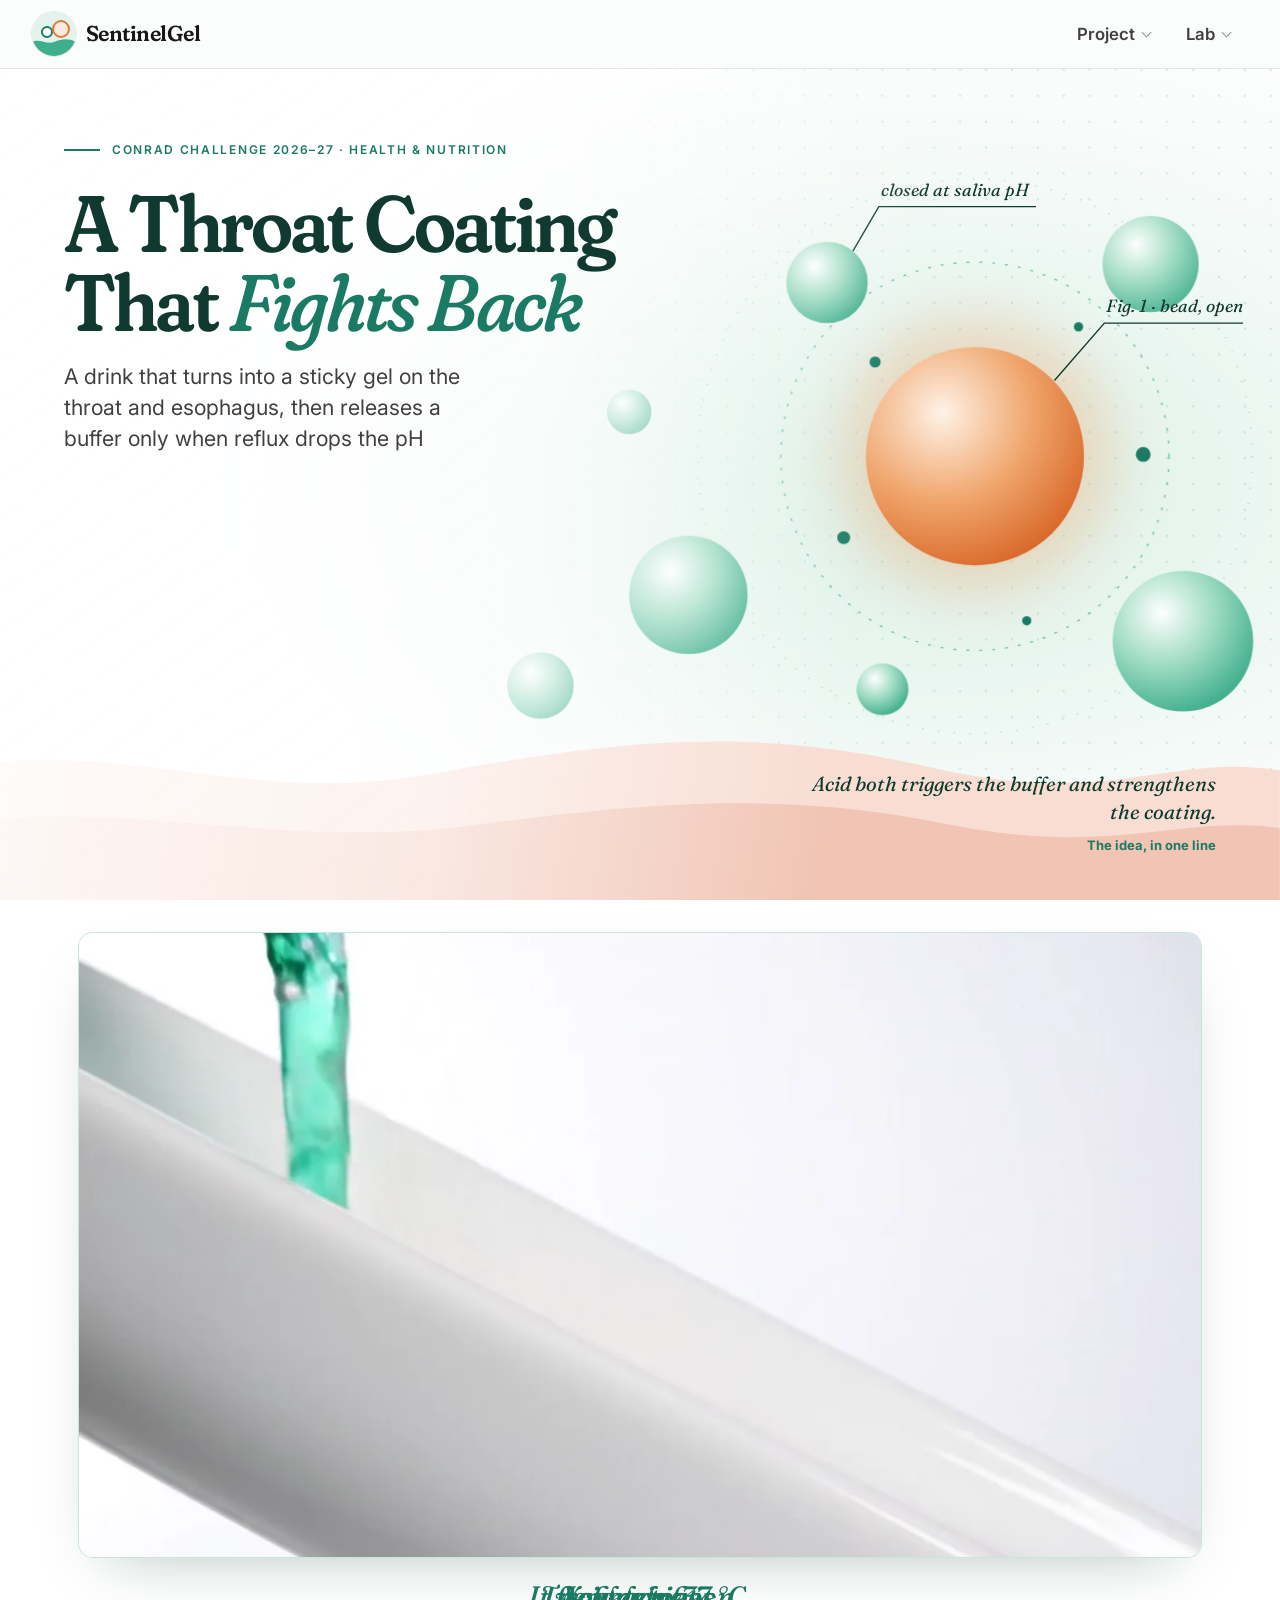
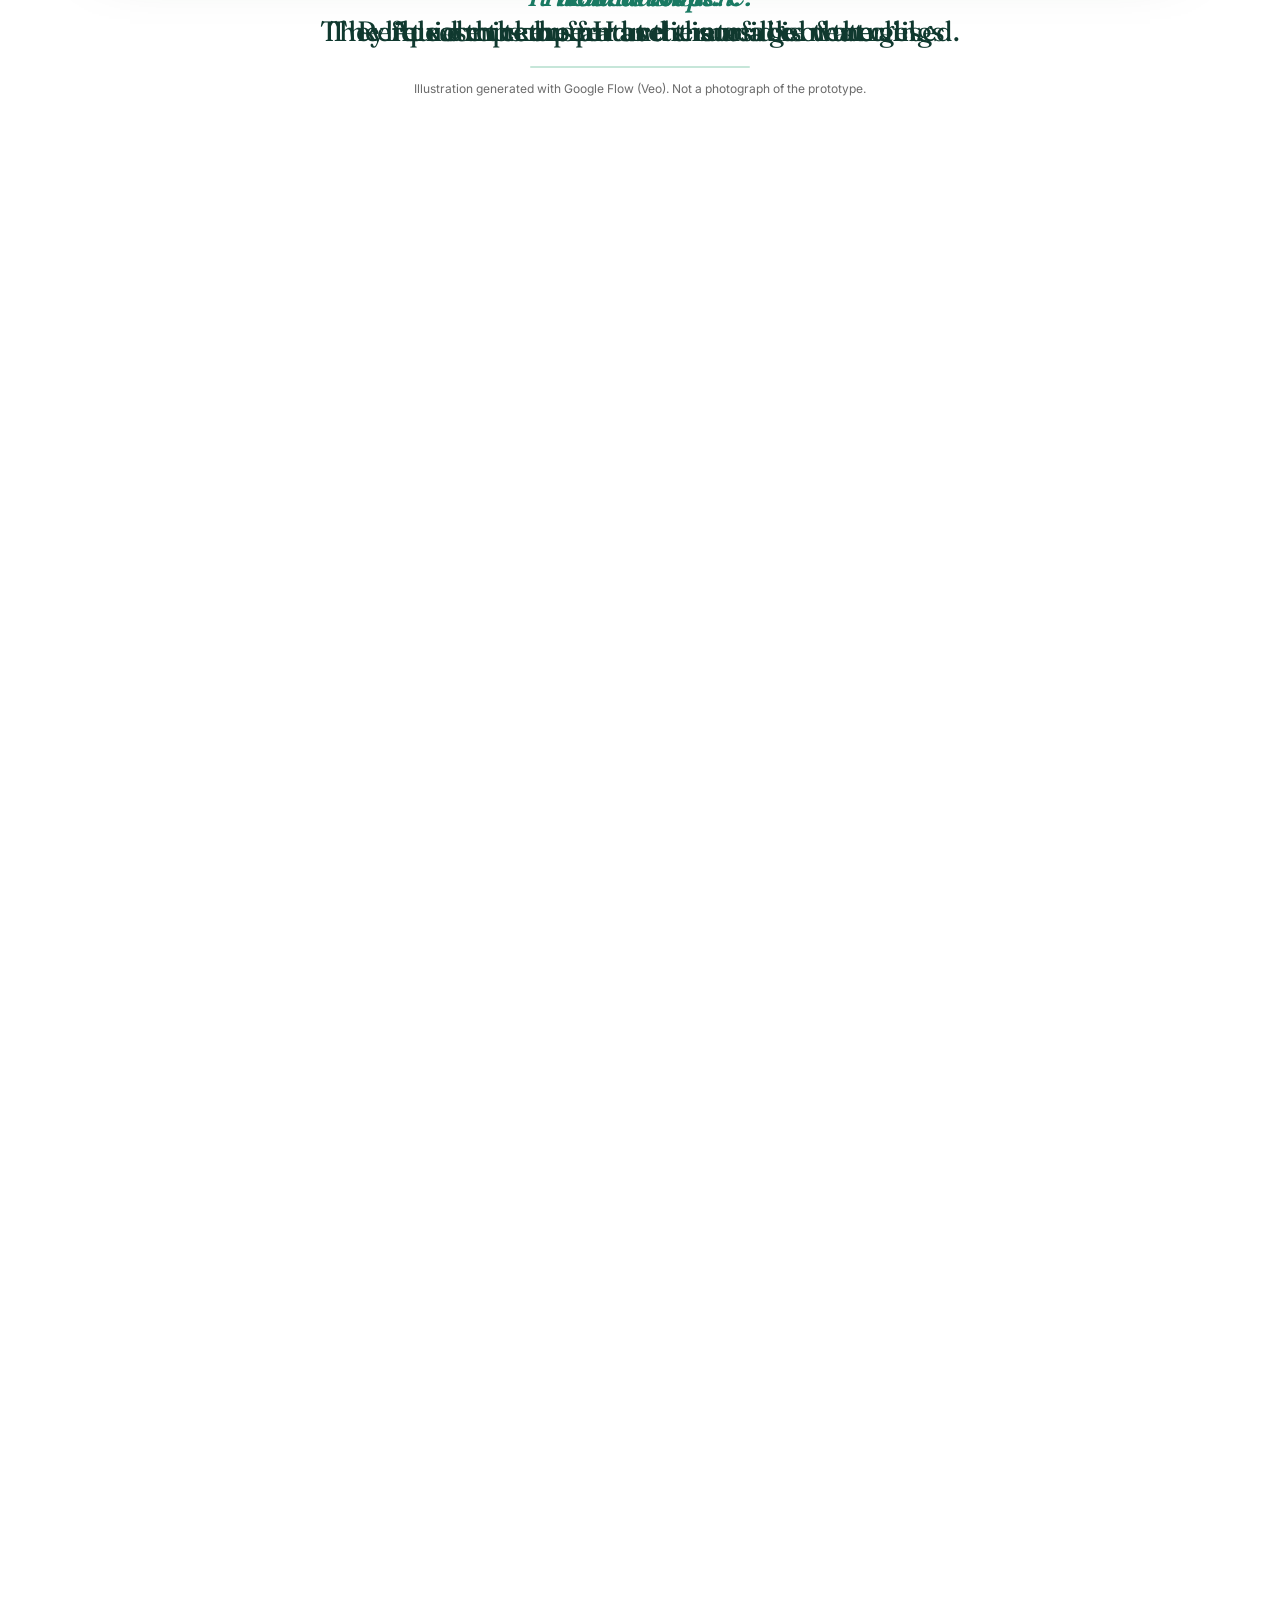
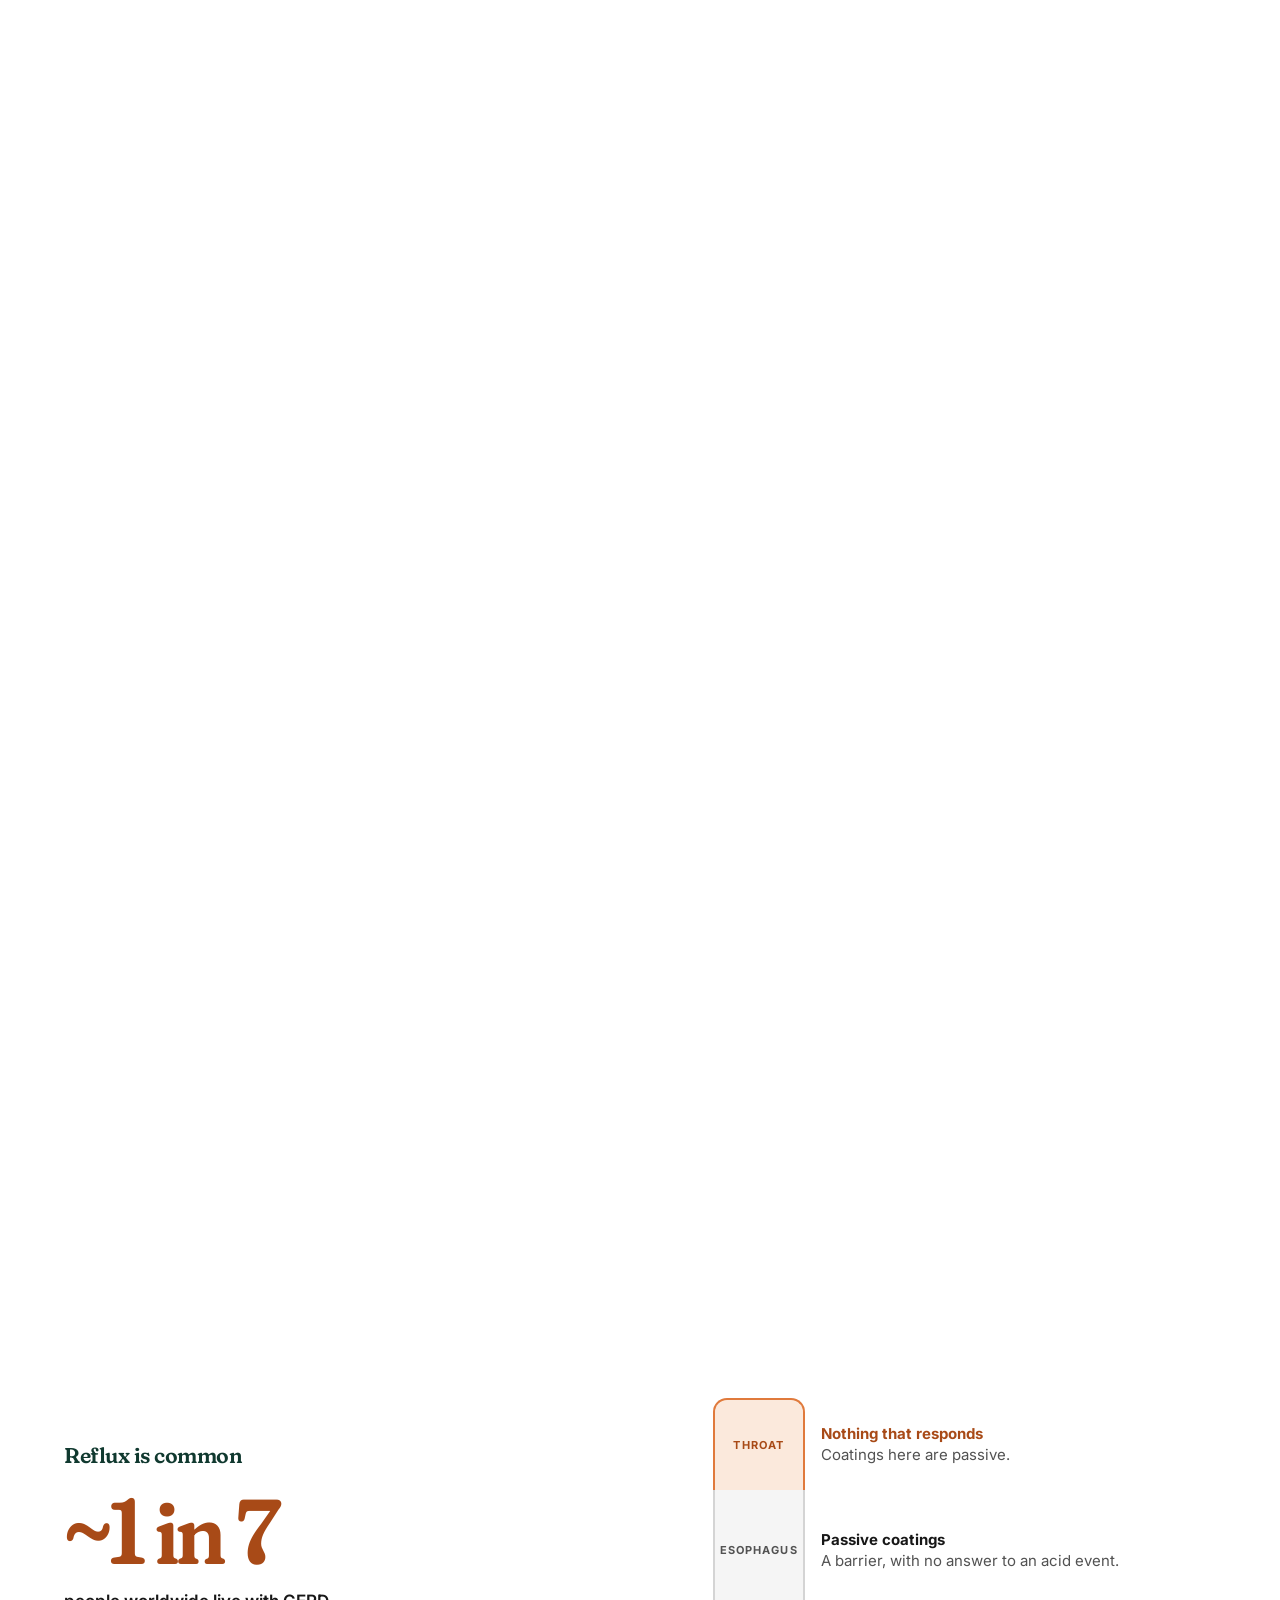
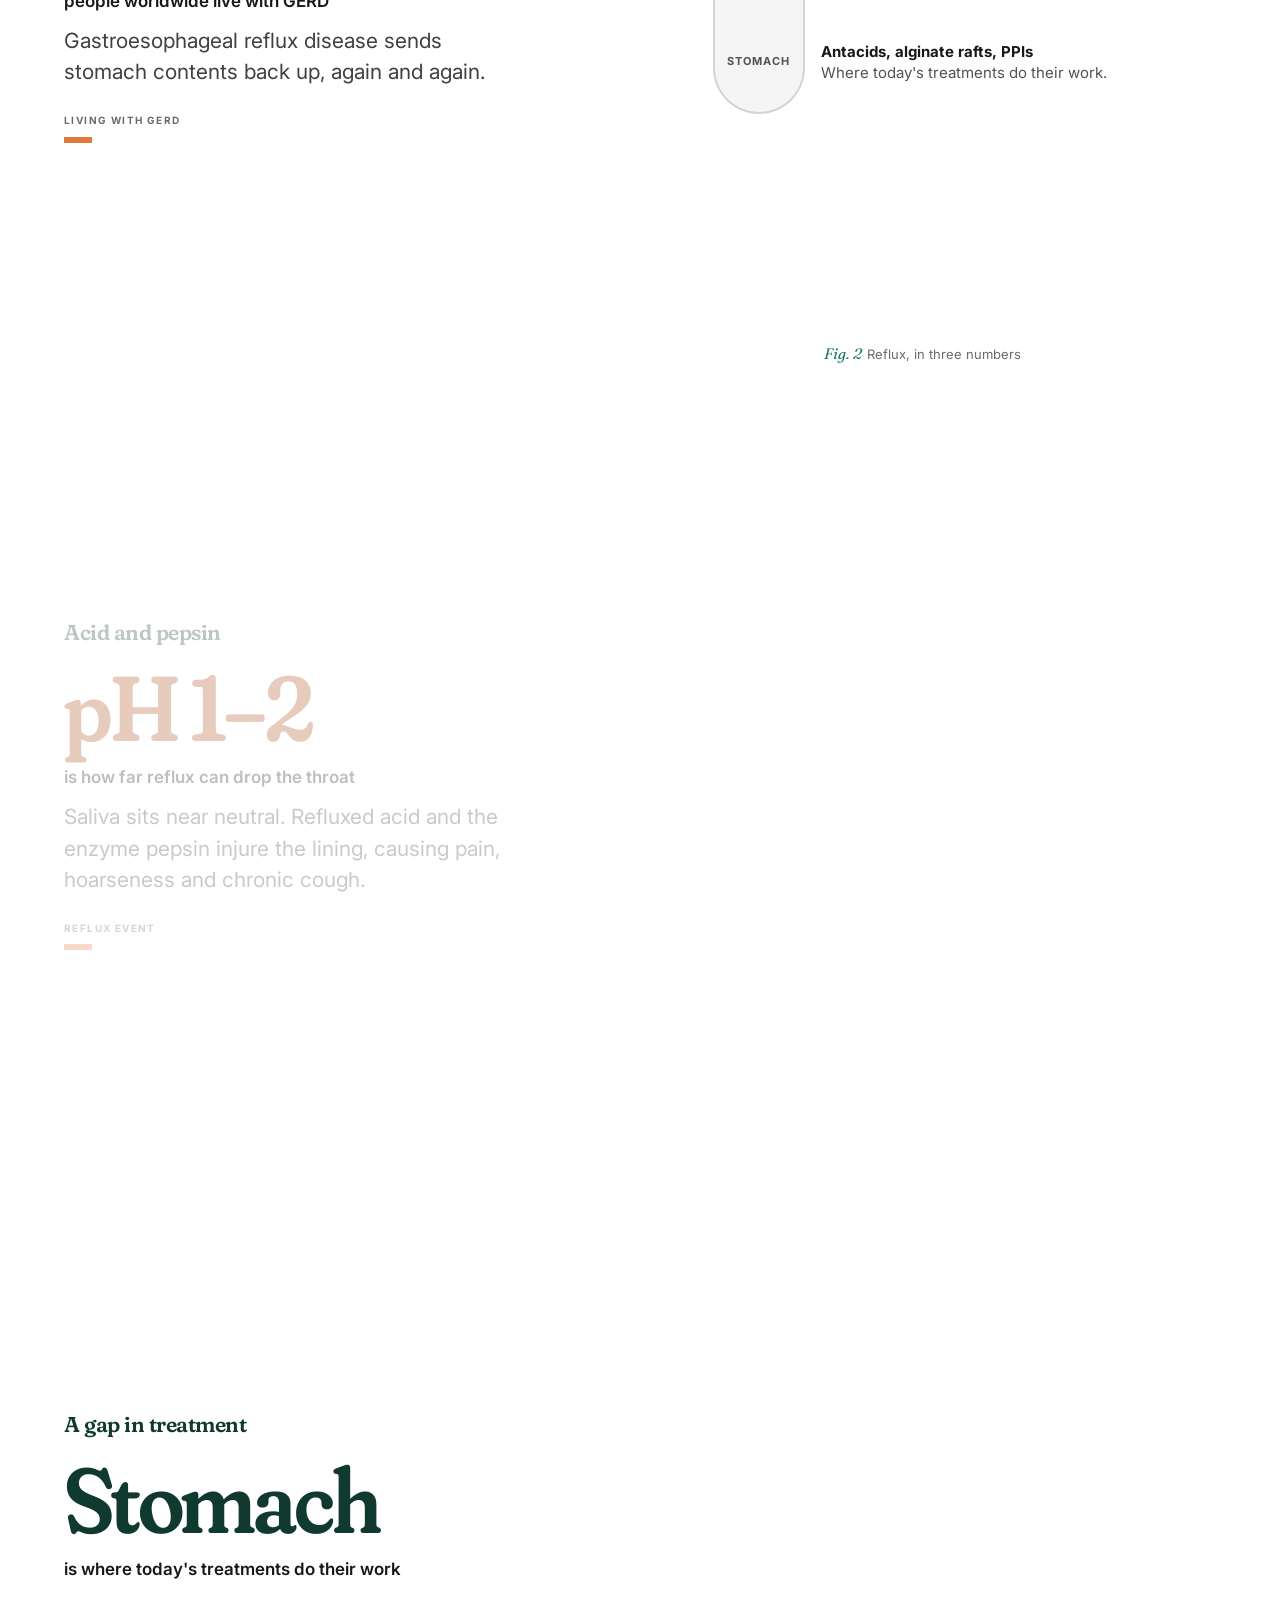
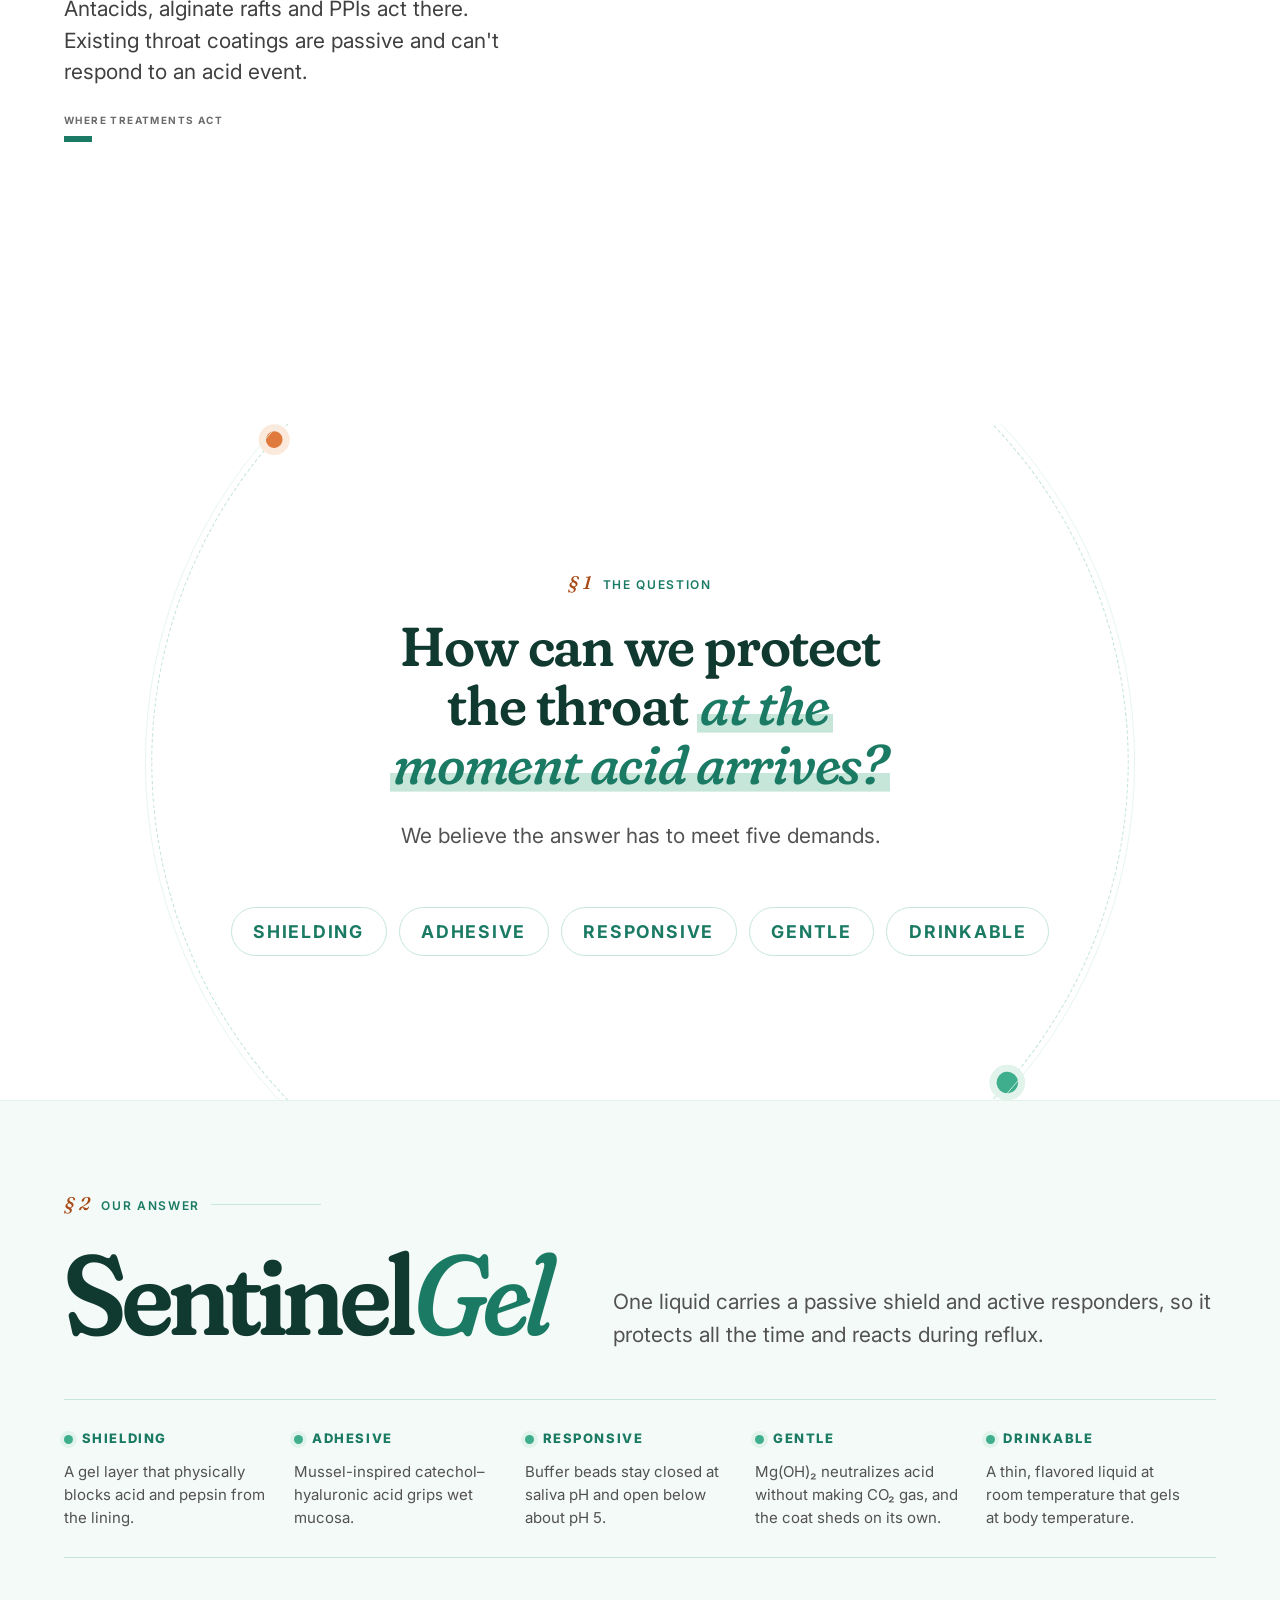
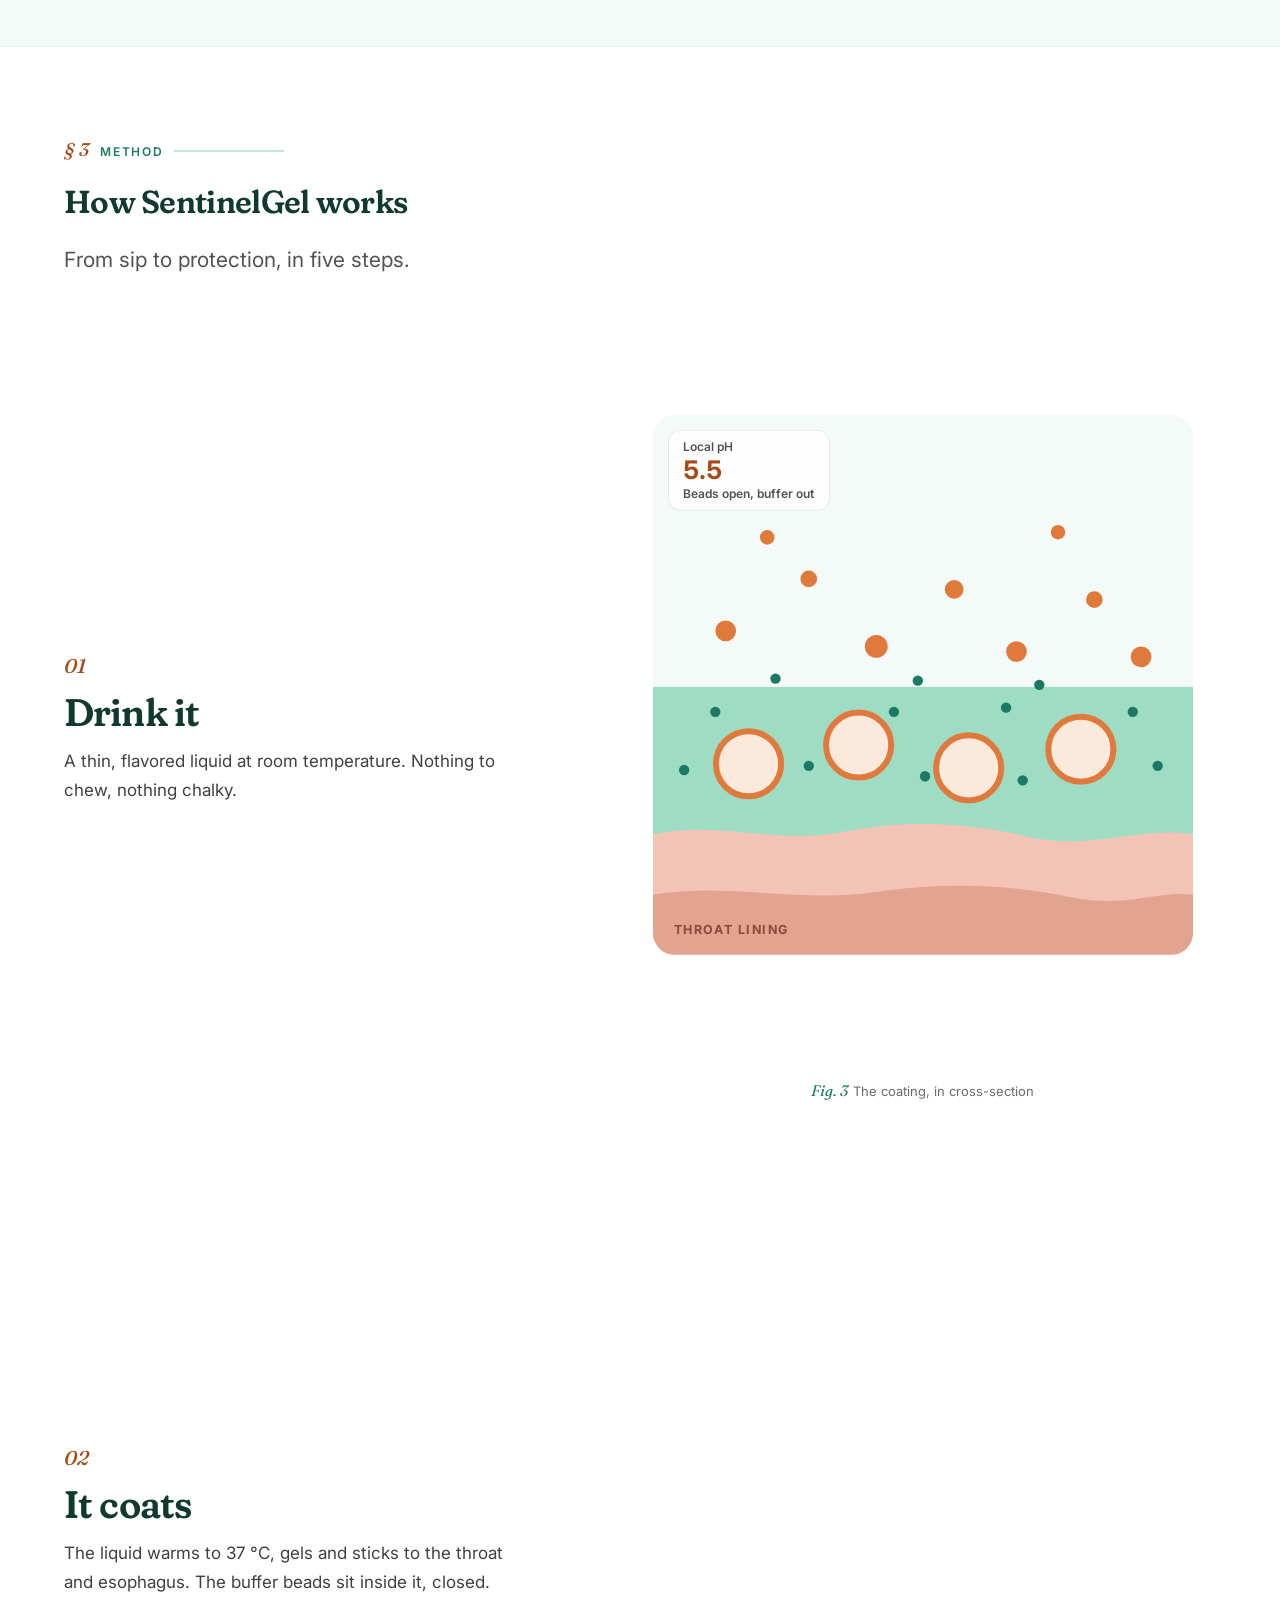
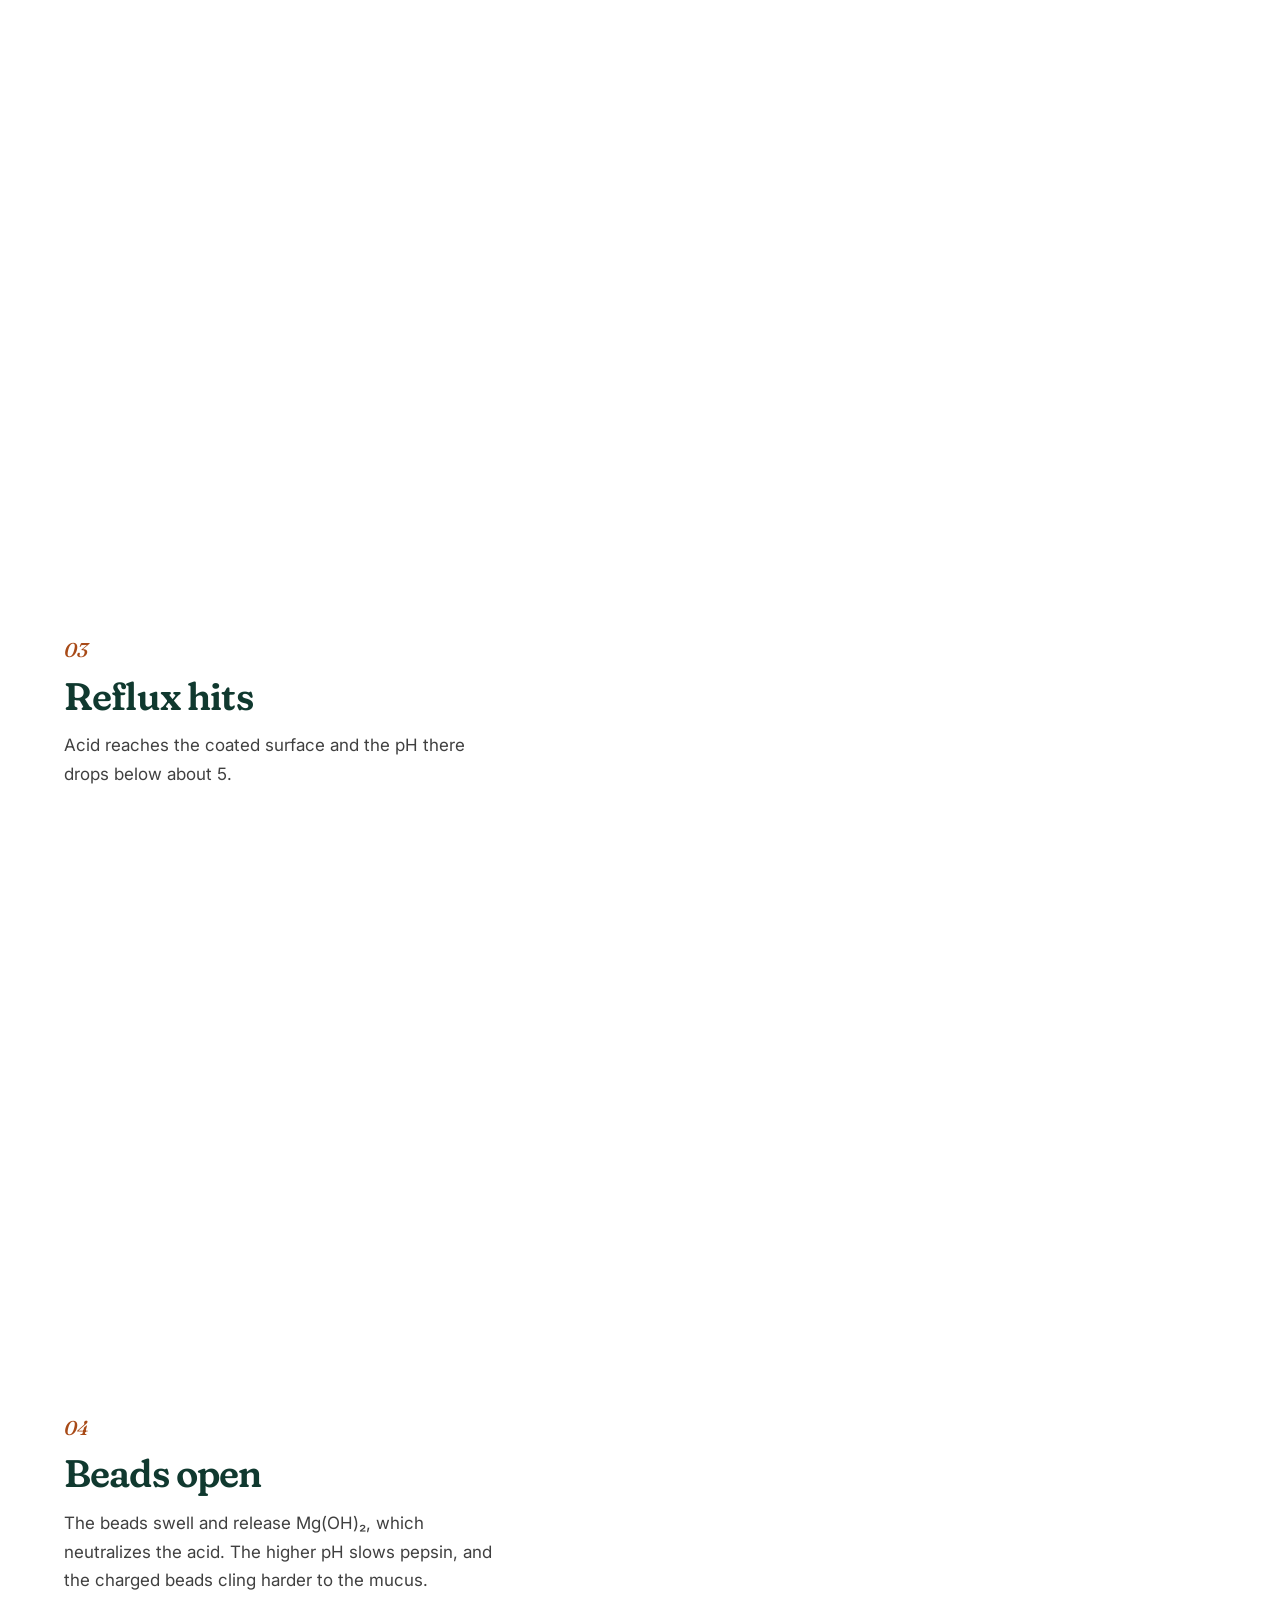
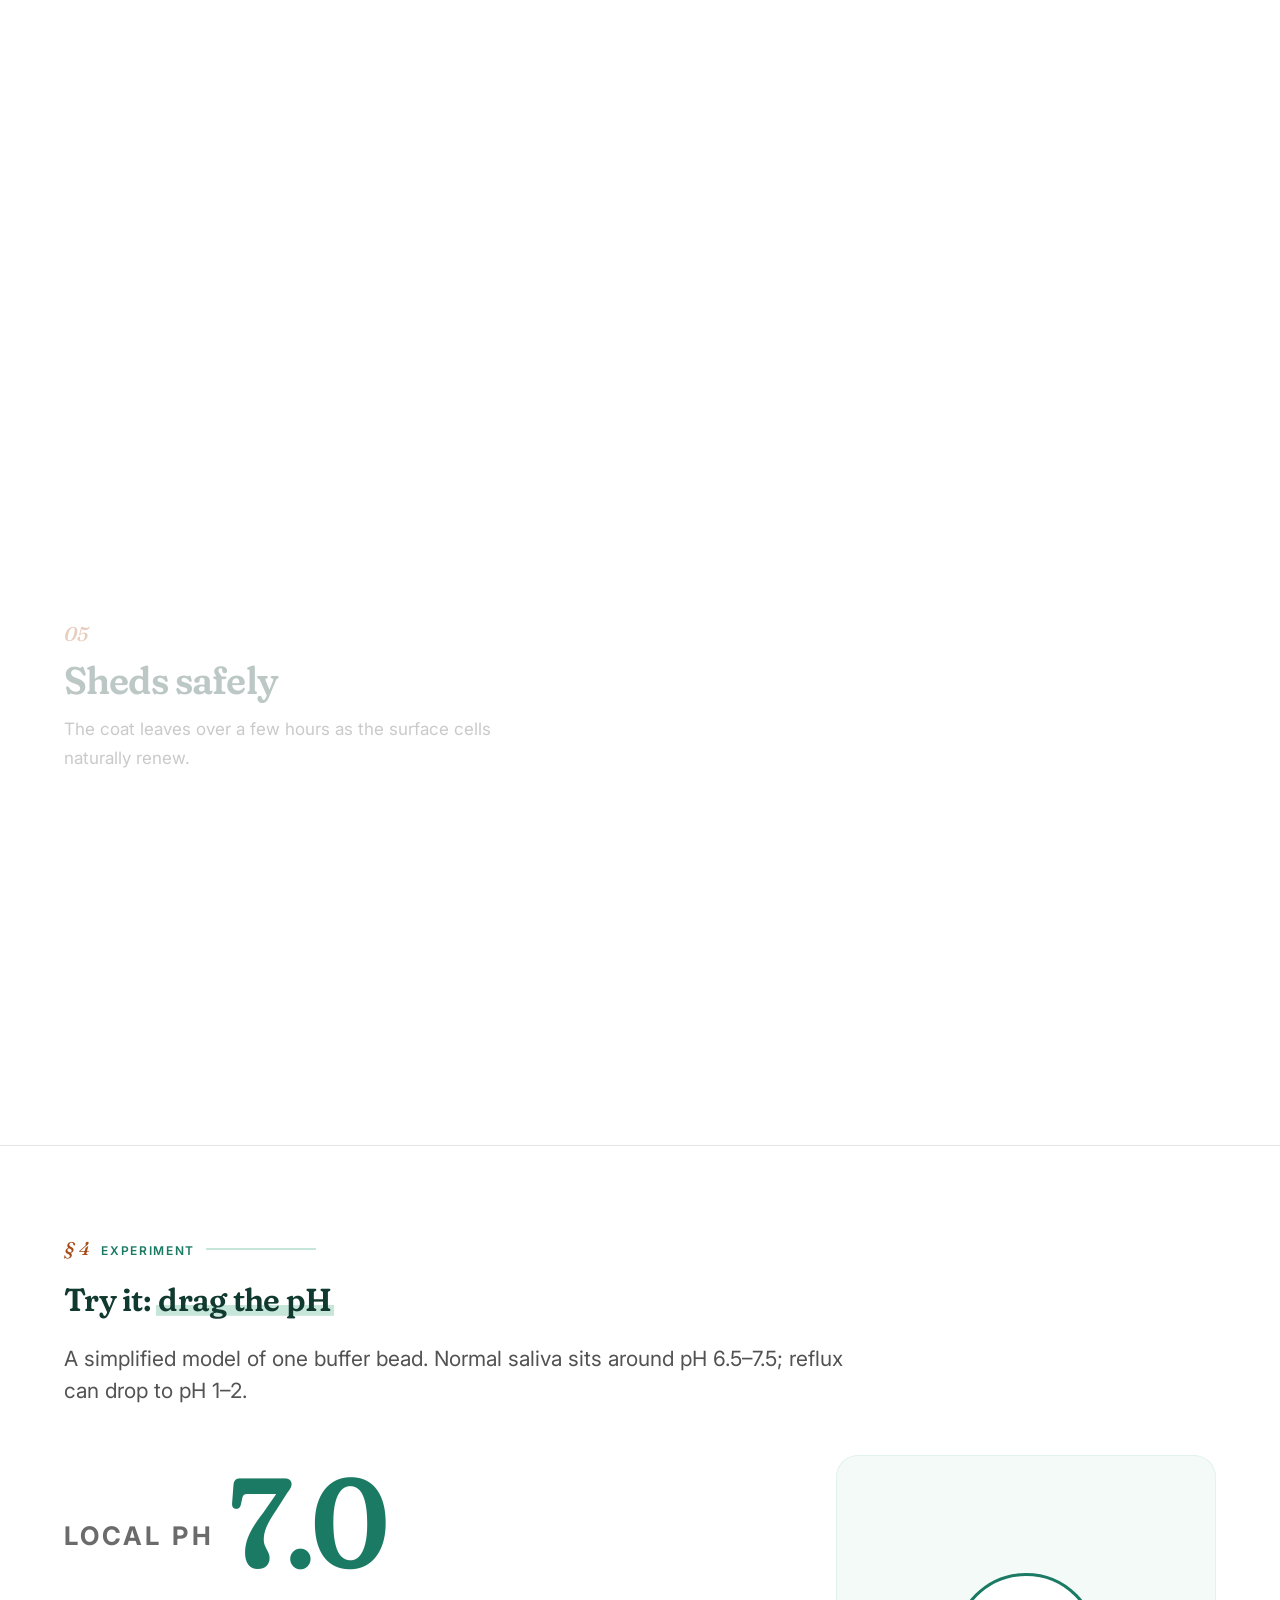
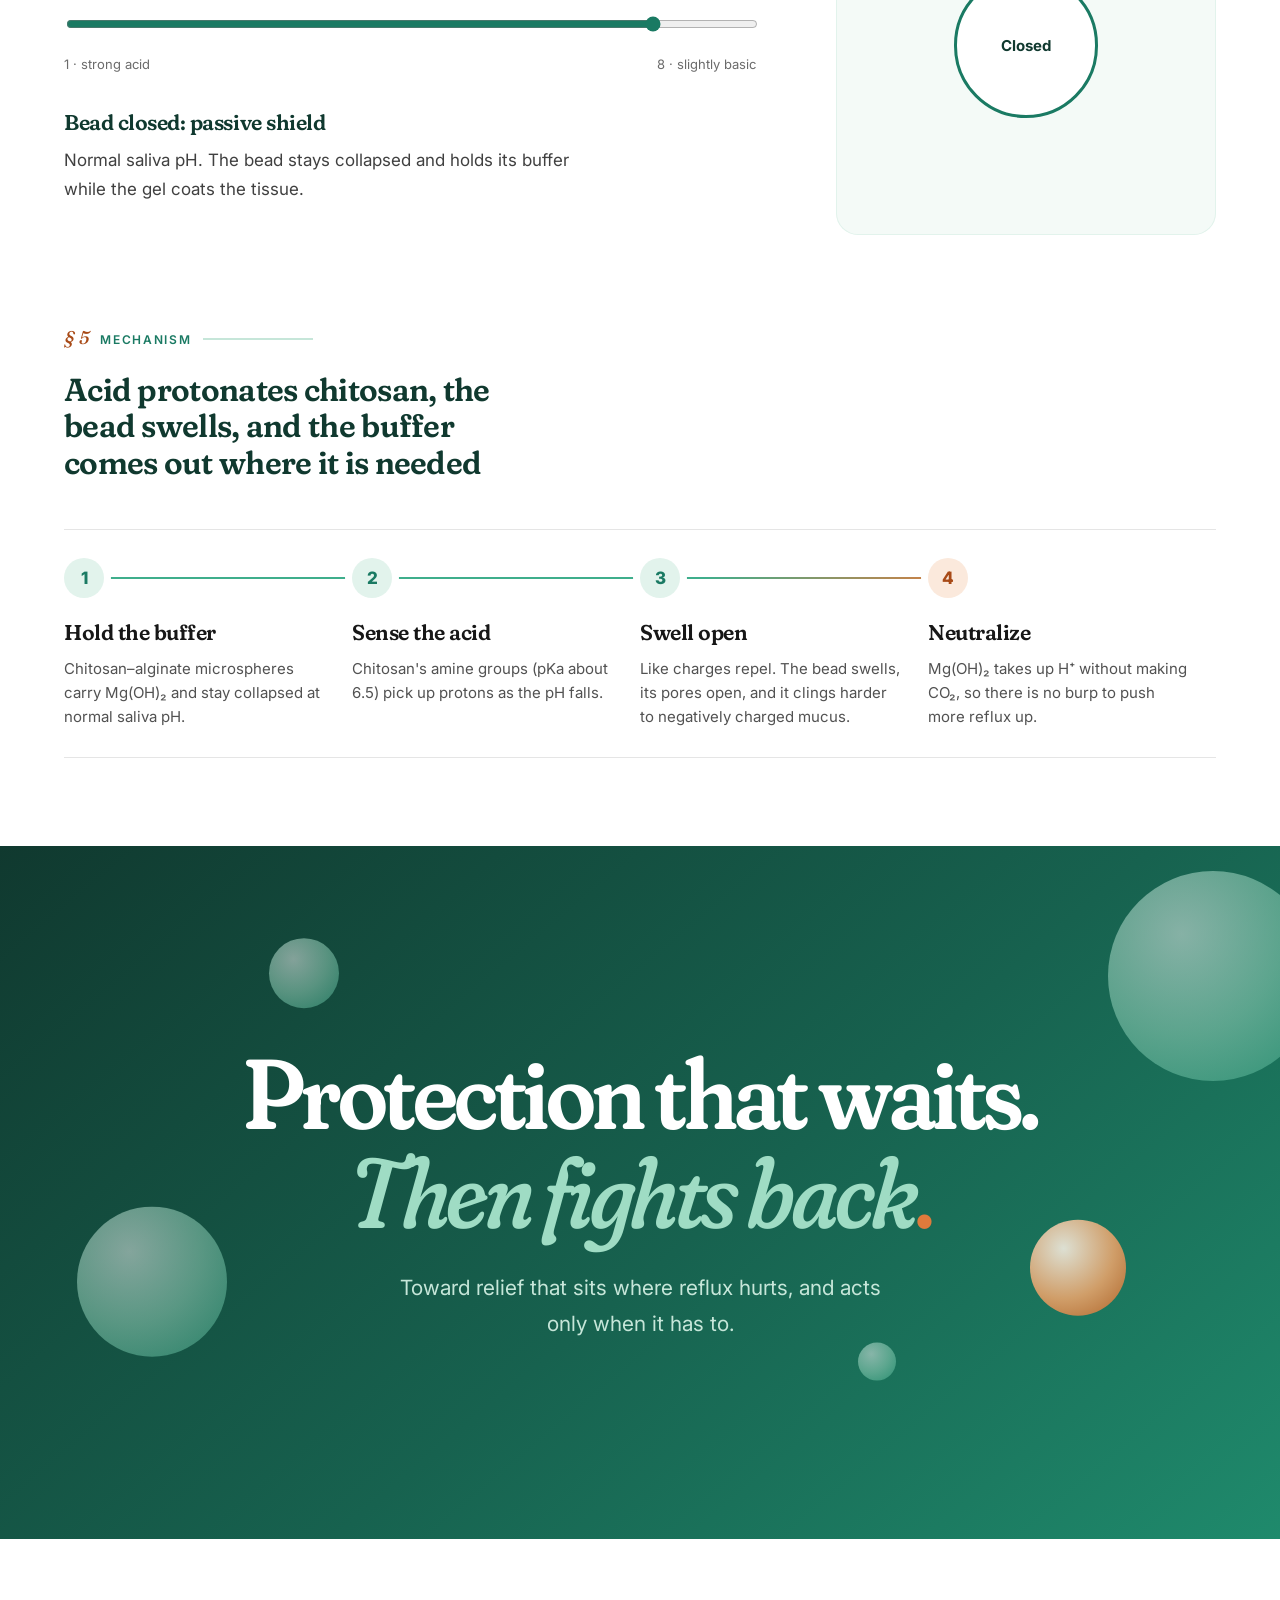
==== commit b9159af0: "Replace the scroll film with a liquid-to-gel sequence The film now shows the liquid setting into a c" ====
--- a/index.html
+++ b/index.html
@@ -70,13 +70,14 @@
 
 <!-- 1b · the film: a generated clip, cut into frames and scrubbed by the scroll.
      Hidden until frames exist: put them in assets/frames/hero/ and set data-count (see README). -->
-<section class="film" data-frames="assets/frames/hero/ezgif-frame-" data-ext="jpg" data-count="95" hidden aria-label="SentinelGel setting from a liquid into a gel">
+<section class="film" data-frames="assets/frames/gel/ezgif-frame-" data-ext="webp" data-count="182" hidden aria-label="SentinelGel setting from a liquid into a gel, then answering acid">
   <div class="film__stage">
     <canvas class="film__canvas" aria-hidden="true"></canvas>
     <ol class="film__caps">
-      <li><b>You drink it.</b> At room temperature it is a liquid.</li>
-      <li><b>It warms to 37 °C.</b> The liquid sets into a gel that clings.</li>
-      <li><b>Acid arrives.</b> The beads inside open and release the buffer.</li>
+      <li data-at="0"><b>You drink it.</b> At room temperature it runs like water.</li>
+      <li data-at=".2"><b>It warms to 37 °C.</b> The liquid thickens and sets into a gel that clings.</li>
+      <li data-at=".5"><b>Acid arrives.</b> Reflux drops the pH at the surface of the gel.</li>
+      <li data-at=".66"><b>The beads open.</b> They release the buffer and the acid is neutralised.</li>
     </ol>
     <div class="film__bar" aria-hidden="true"></div>
     <p class="film__note">Illustration generated with Google Flow (Veo). Not a photograph of the prototype.</p>
--- a/assets/site.css
+++ b/assets/site.css
@@ -567,22 +567,20 @@
 /* ===================================================================== film
    A generated clip, cut into stills and scrubbed by the scroll (see site.js).
    The section is tall; the stage sticks while the stills play through. */
-.film { position: relative; height: 340vh; background: #fff; }
+.film { position: relative; height: 560vh; background: #fff; }
 .film[hidden] { display: none; }
-.film__stage { position: sticky; top: var(--nav-h); height: calc(100svh - var(--nav-h)); overflow: hidden; display: flex; flex-direction: column; align-items: center; }
-/* the stills have a white ground, so the picture sits on the page with no frame; it hangs from the top edge */
-.film__canvas { flex: none; display: block; width: min(100%, calc((100svh - var(--nav-h)) * .7 * 1272 / 708)); aspect-ratio: 1272 / 708; -webkit-mask-image: linear-gradient(180deg, #000 86%, transparent); mask-image: linear-gradient(180deg, #000 86%, transparent); }
-.film__caps { flex: none; width: 100%; max-width: 46rem; margin: clamp(.5rem, 2.5vh, 1.75rem) auto 0; padding: 0 var(--sp-5); list-style: none; display: grid; text-align: center; }
-.film__caps li { grid-area: 1 / 1; font-family: var(--font-display); font-size: clamp(1.25rem, 1rem + 1.5vw, 2.125rem); line-height: 1.2; color: var(--gel-900); opacity: 0; transform: translateY(14px); transition: opacity .5s ease, transform .7s var(--ease); }
+.film__stage { position: sticky; top: var(--nav-h); height: calc(100svh - var(--nav-h)); overflow: hidden; display: flex; flex-direction: column; align-items: center; justify-content: center; padding: 1rem var(--sp-5); }
+/* the picture is shown as a plate: as large as the screen allows with room for its caption */
+.film__canvas { flex: none; display: block; width: min(100%, 1180px, calc((100svh - var(--nav-h) - 13rem) * 1272 / 708)); aspect-ratio: 1272 / 708; border-radius: 14px; background: var(--gel-50); box-shadow: 0 0 0 1px var(--gel-200), 0 24px 60px -30px rgb(16 57 47 / .35); }
+.film__caps { flex: none; width: 100%; max-width: 46rem; margin: clamp(.9rem, 2.5vh, 1.6rem) auto 0; list-style: none; padding: 0; display: grid; text-align: center; }
+.film__caps li { grid-area: 1 / 1; font-family: var(--font-display); font-size: clamp(1.125rem, .95rem + 1.1vw, 1.75rem); line-height: 1.22; color: var(--gel-900); opacity: 0; transform: translateY(12px); transition: opacity .45s ease, transform .6s var(--ease); }
 .film__caps li.on { opacity: 1; transform: none; }
 .film__caps b { display: block; font-style: italic; font-weight: 500; color: var(--gel-700); }
-.film__bar { flex: none; position: relative; width: min(220px, 50vw); height: 2px; margin-top: clamp(.9rem, 2.5vh, 1.5rem); background: var(--gel-200); border-radius: 2px; overflow: hidden; }
+.film__bar { flex: none; position: relative; width: min(220px, 50vw); height: 2px; margin-top: clamp(.8rem, 2vh, 1.25rem); background: var(--gel-200); border-radius: 2px; overflow: hidden; }
 .film__bar::after { content: ""; position: absolute; inset: 0; transform-origin: left; transform: scaleX(var(--fp, 0)); background: var(--gel-700); }
-/* reduced motion: one still, the three lines stacked, no scrubbing */
-.film--still { height: auto; padding-bottom: 3rem; }
+.film__note { flex: none; margin-top: .7rem; font-size: .75rem; color: var(--gray-500); text-align: center; }
+/* reduced motion: one still, the lines stacked, no scrubbing */
+.film--still { height: auto; padding: 2rem 0 3rem; }
 .film--still .film__stage { position: relative; top: 0; height: auto; }
-.film--still .film__caps li { grid-area: auto; font-size: 1.125rem; margin-top: .5rem; }
+.film--still .film__caps li { grid-area: auto; font-size: 1.0625rem; margin-top: .5rem; }
 .film--still .film__bar { display: none; }
-.film__note { flex: none; margin-top: .9rem; padding: 0 var(--sp-5); font-size: .75rem; color: var(--gray-500); text-align: center; }
-/* phones: the picture is short, so the group sits in the middle of the screen */
-@media (max-width: 859px) { .film__stage { justify-content: center; } .film__canvas { -webkit-mask-image: linear-gradient(180deg, transparent, #000 12%, #000 86%, transparent); mask-image: linear-gradient(180deg, transparent, #000 12%, #000 86%, transparent); } }
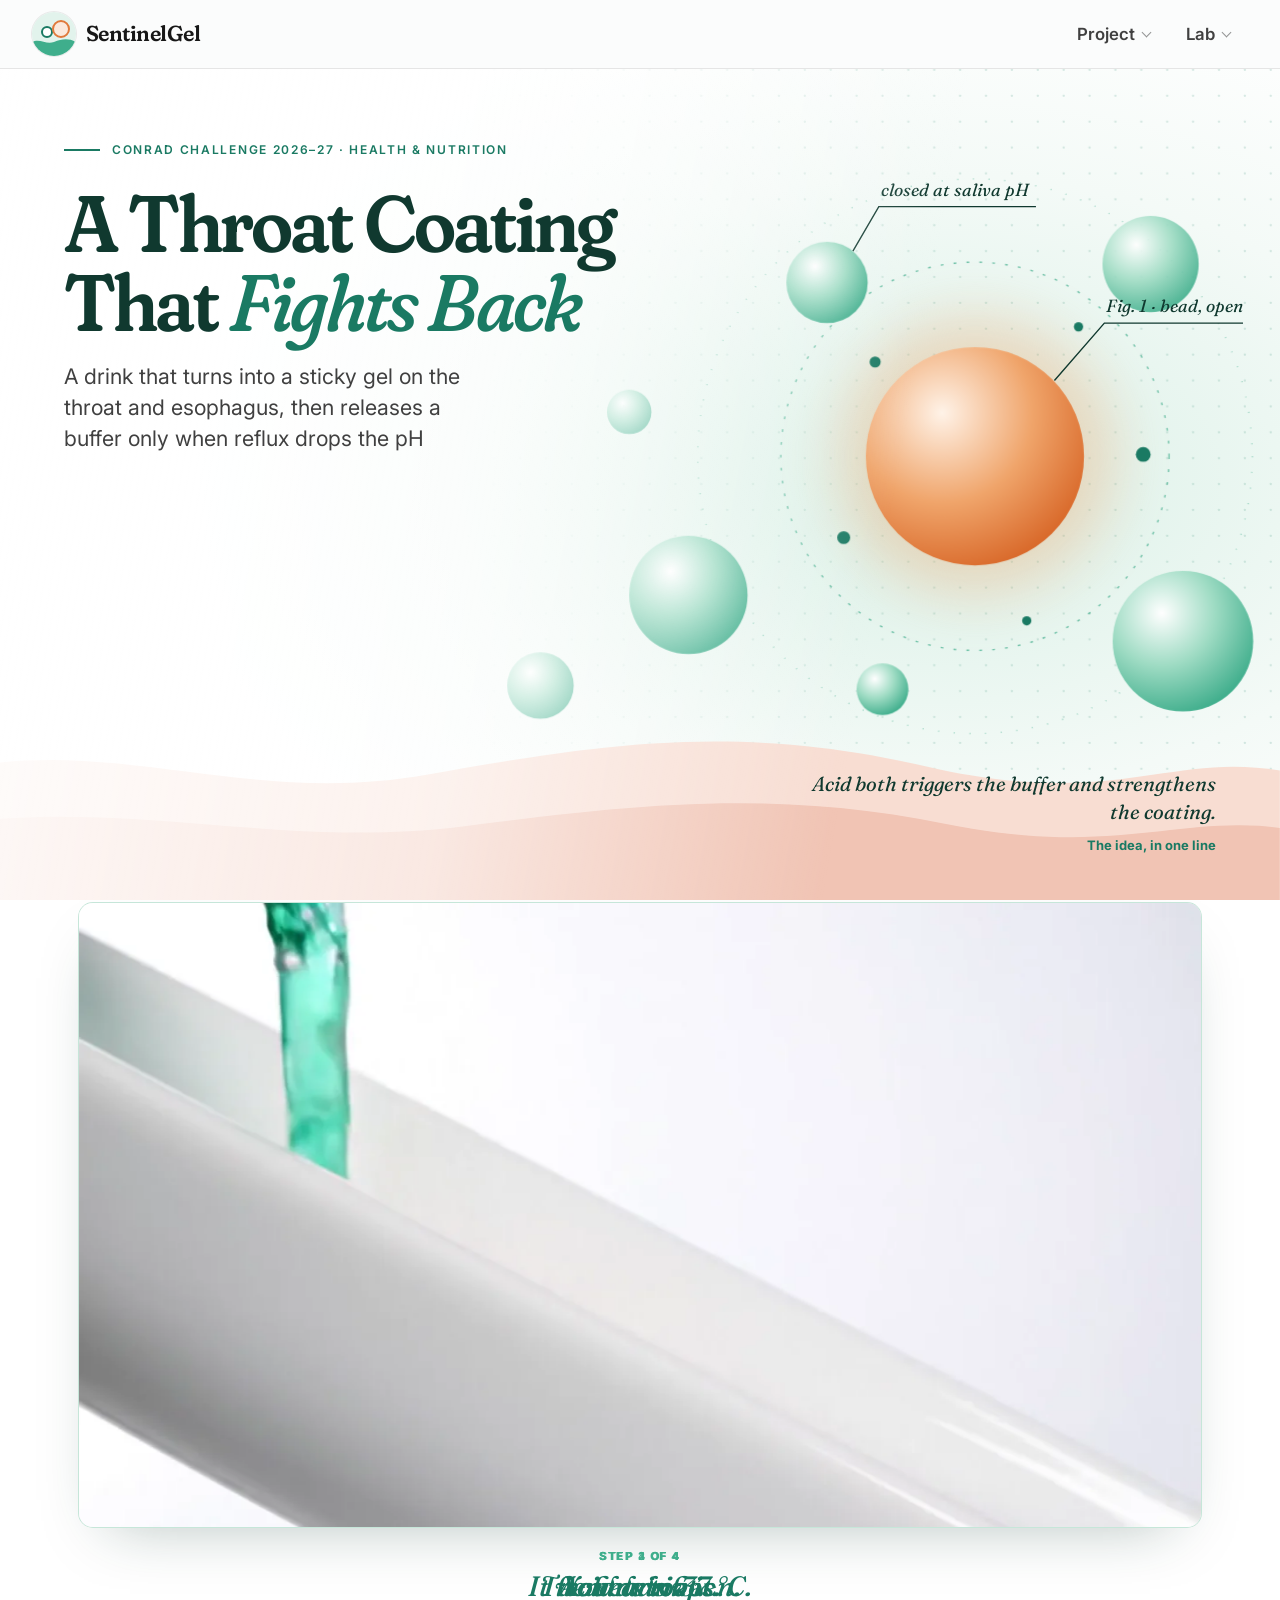
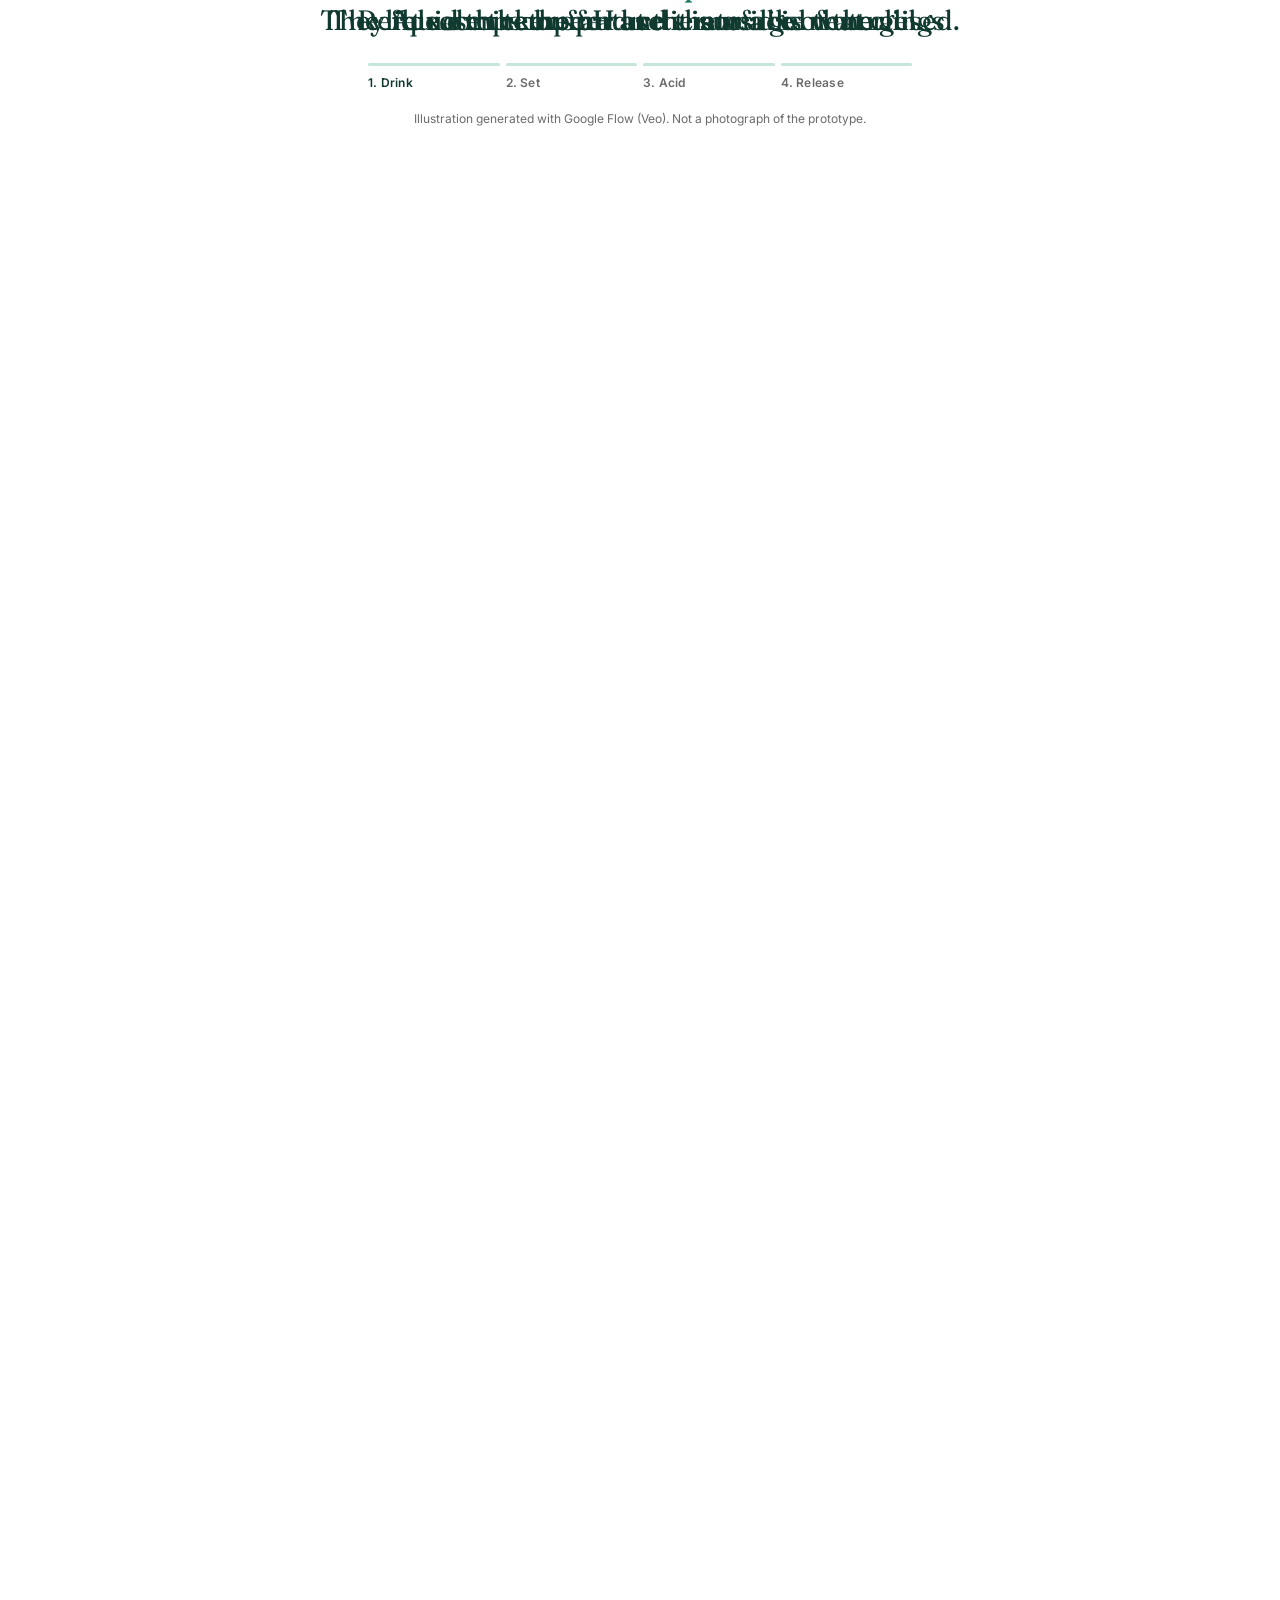
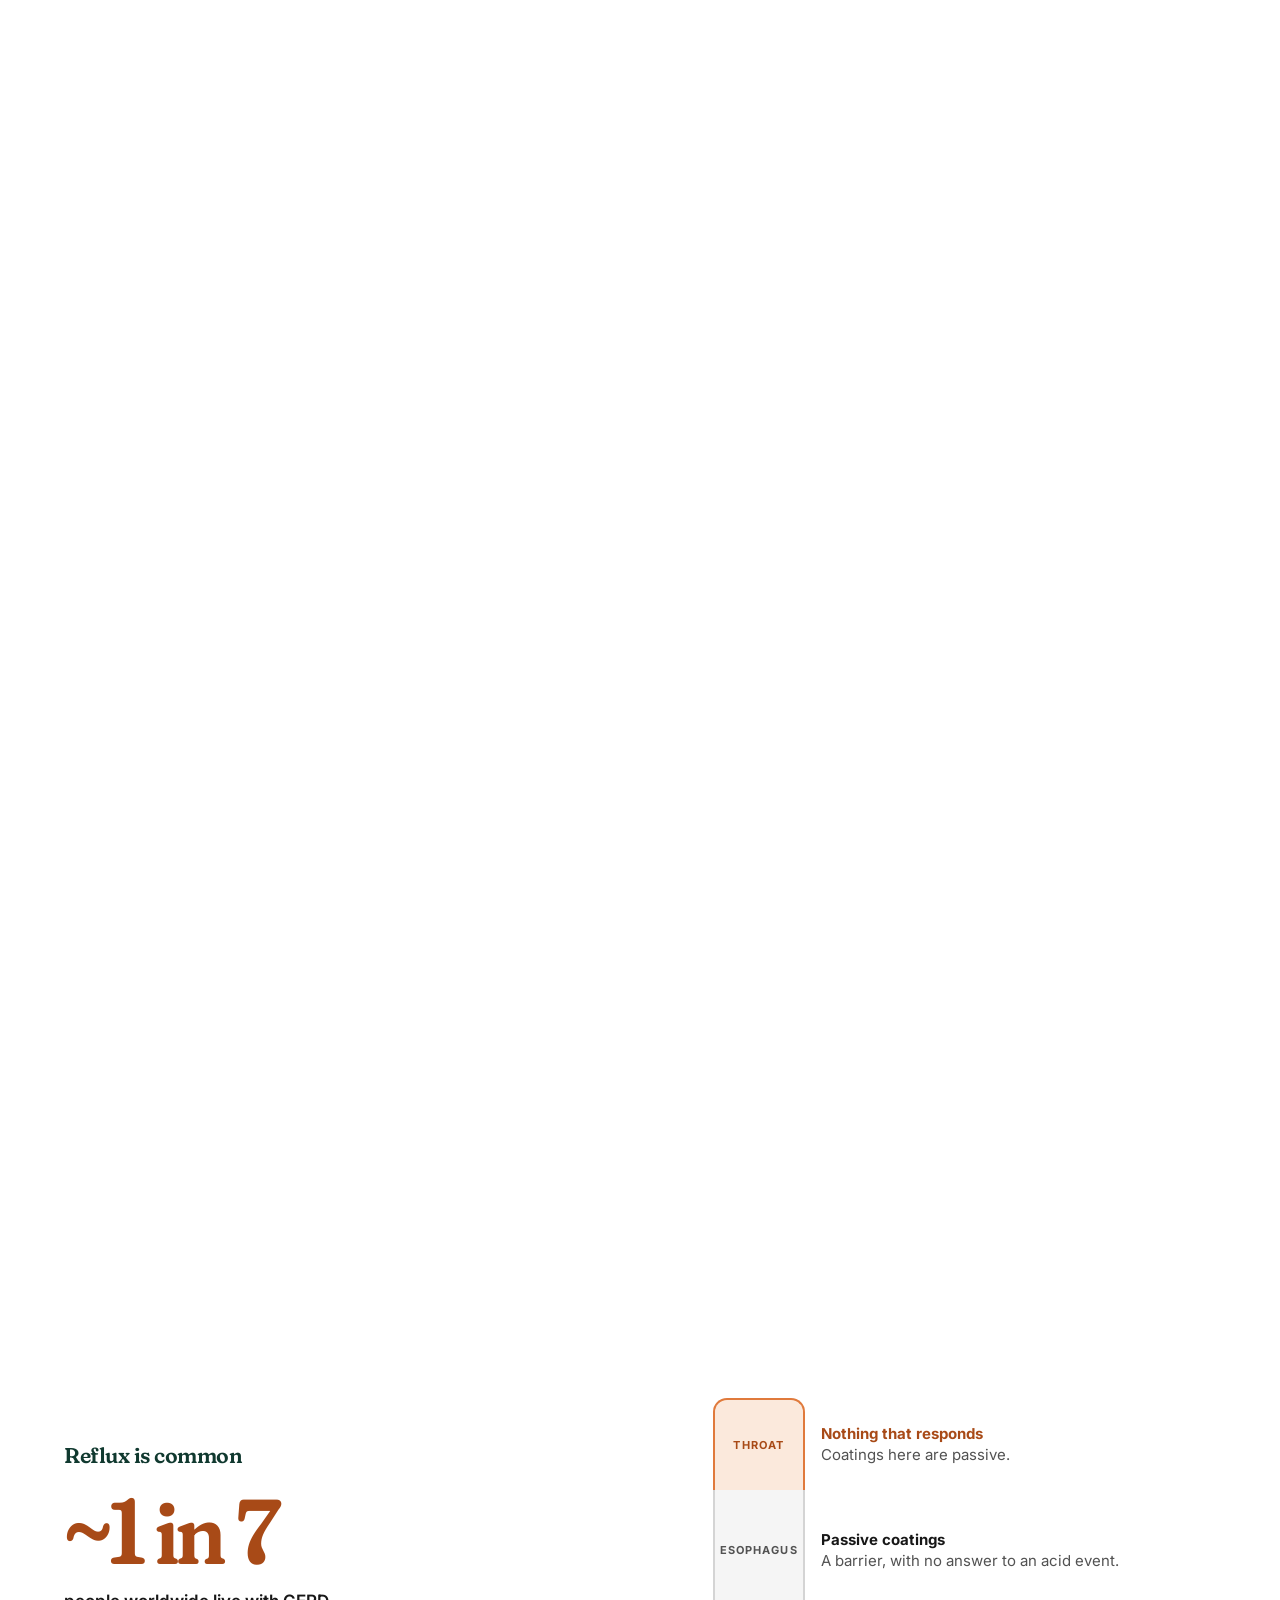
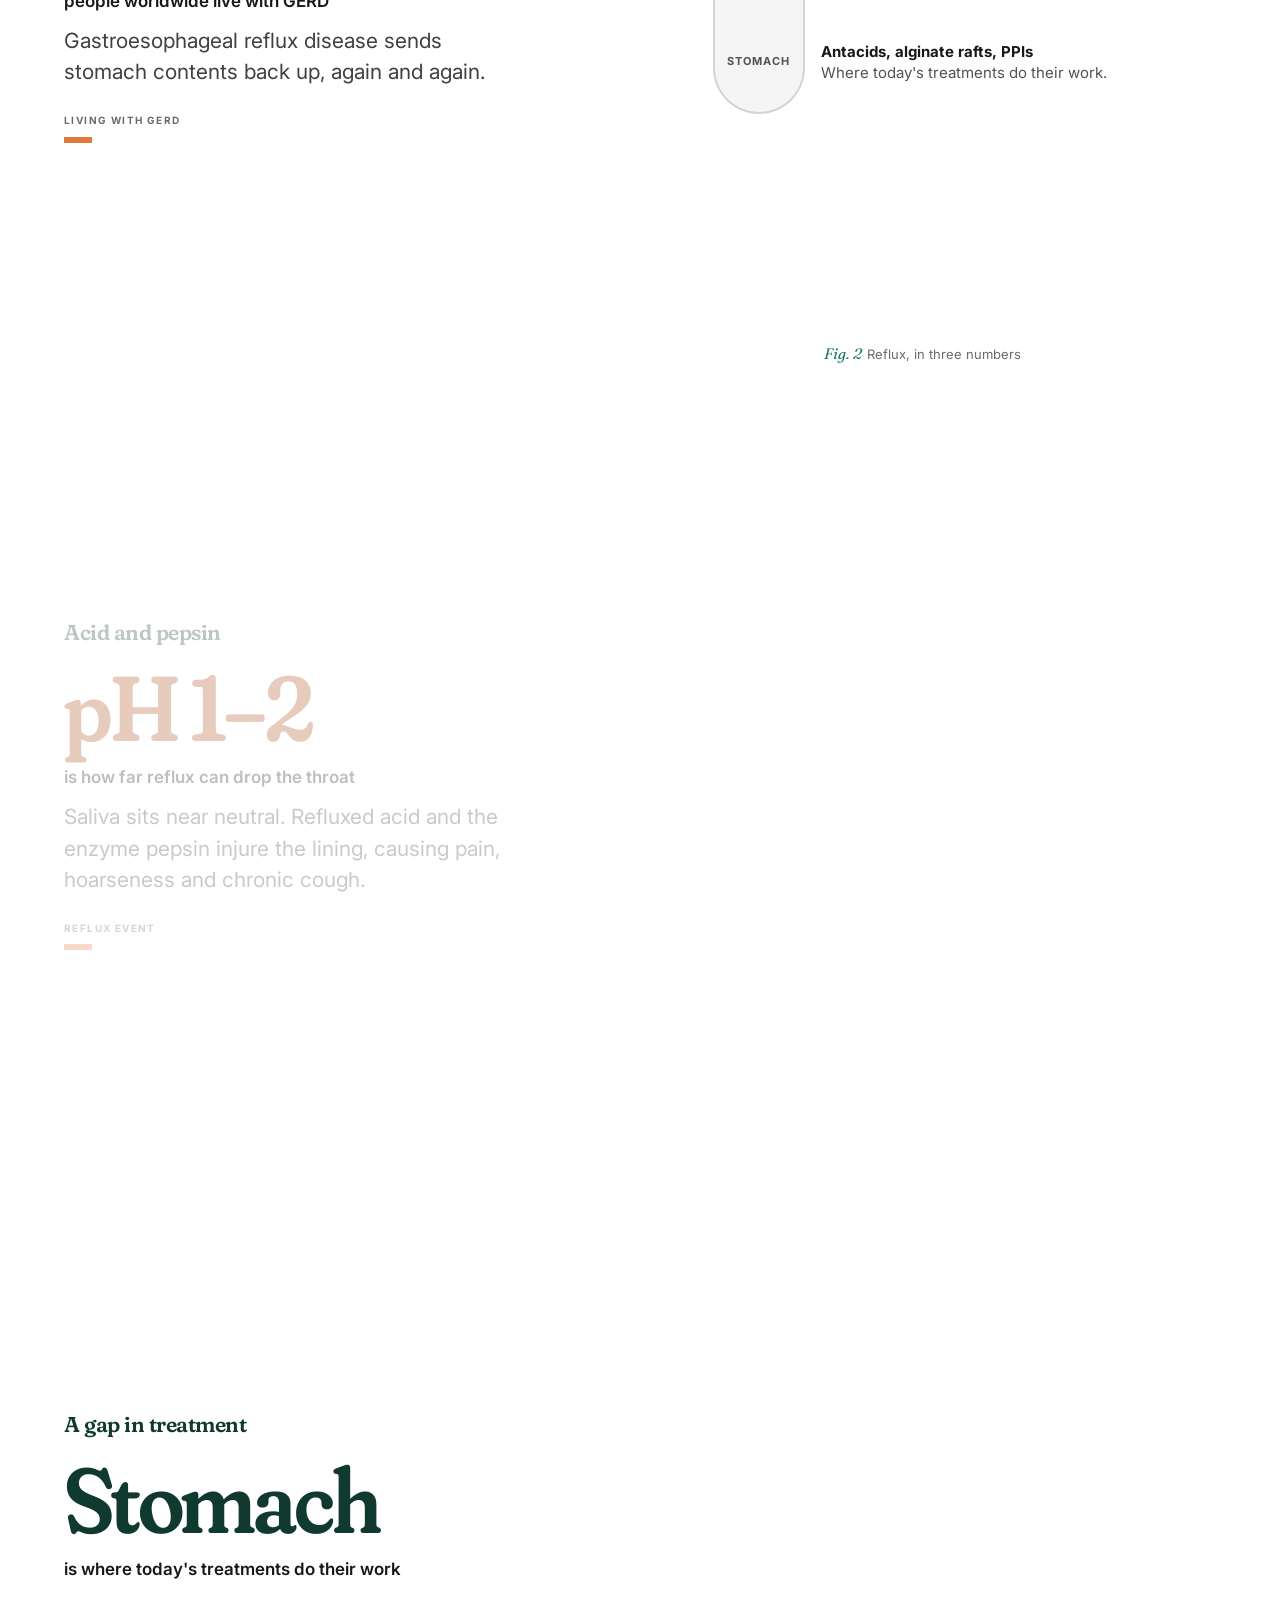
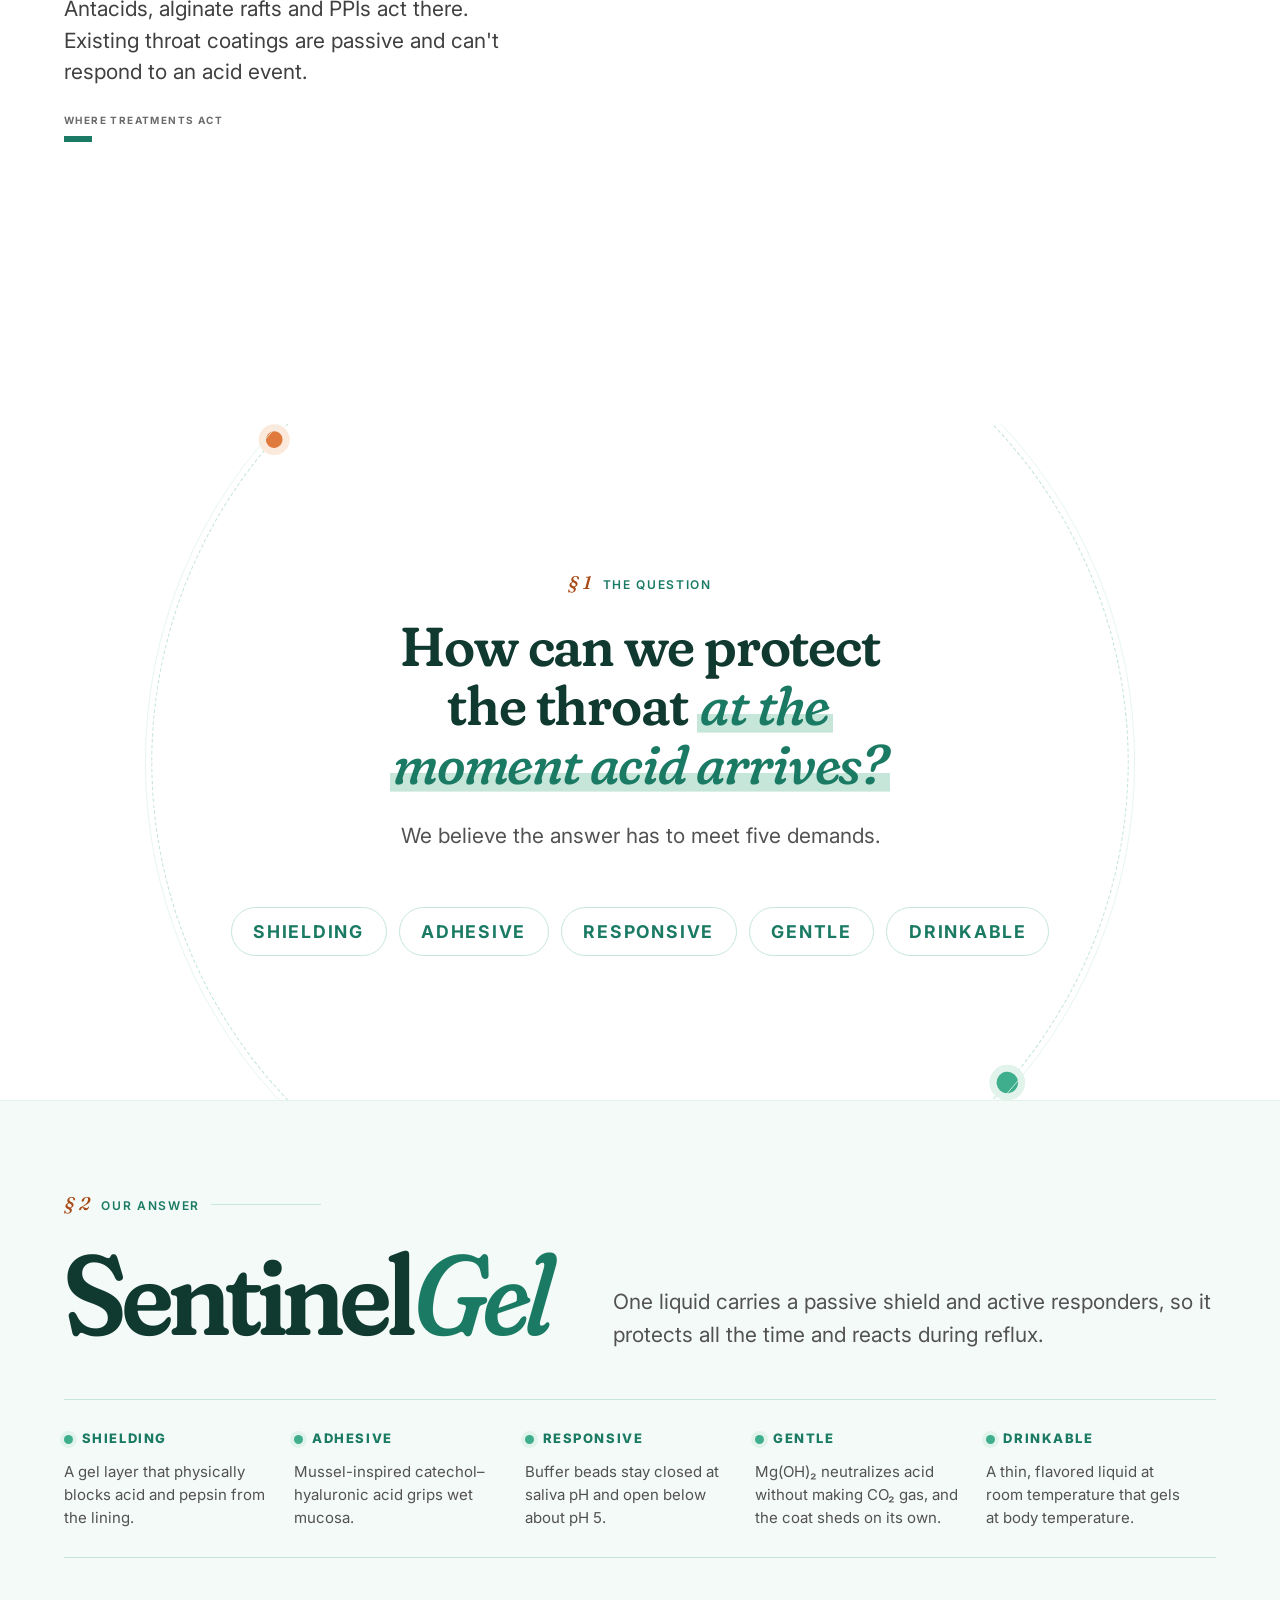
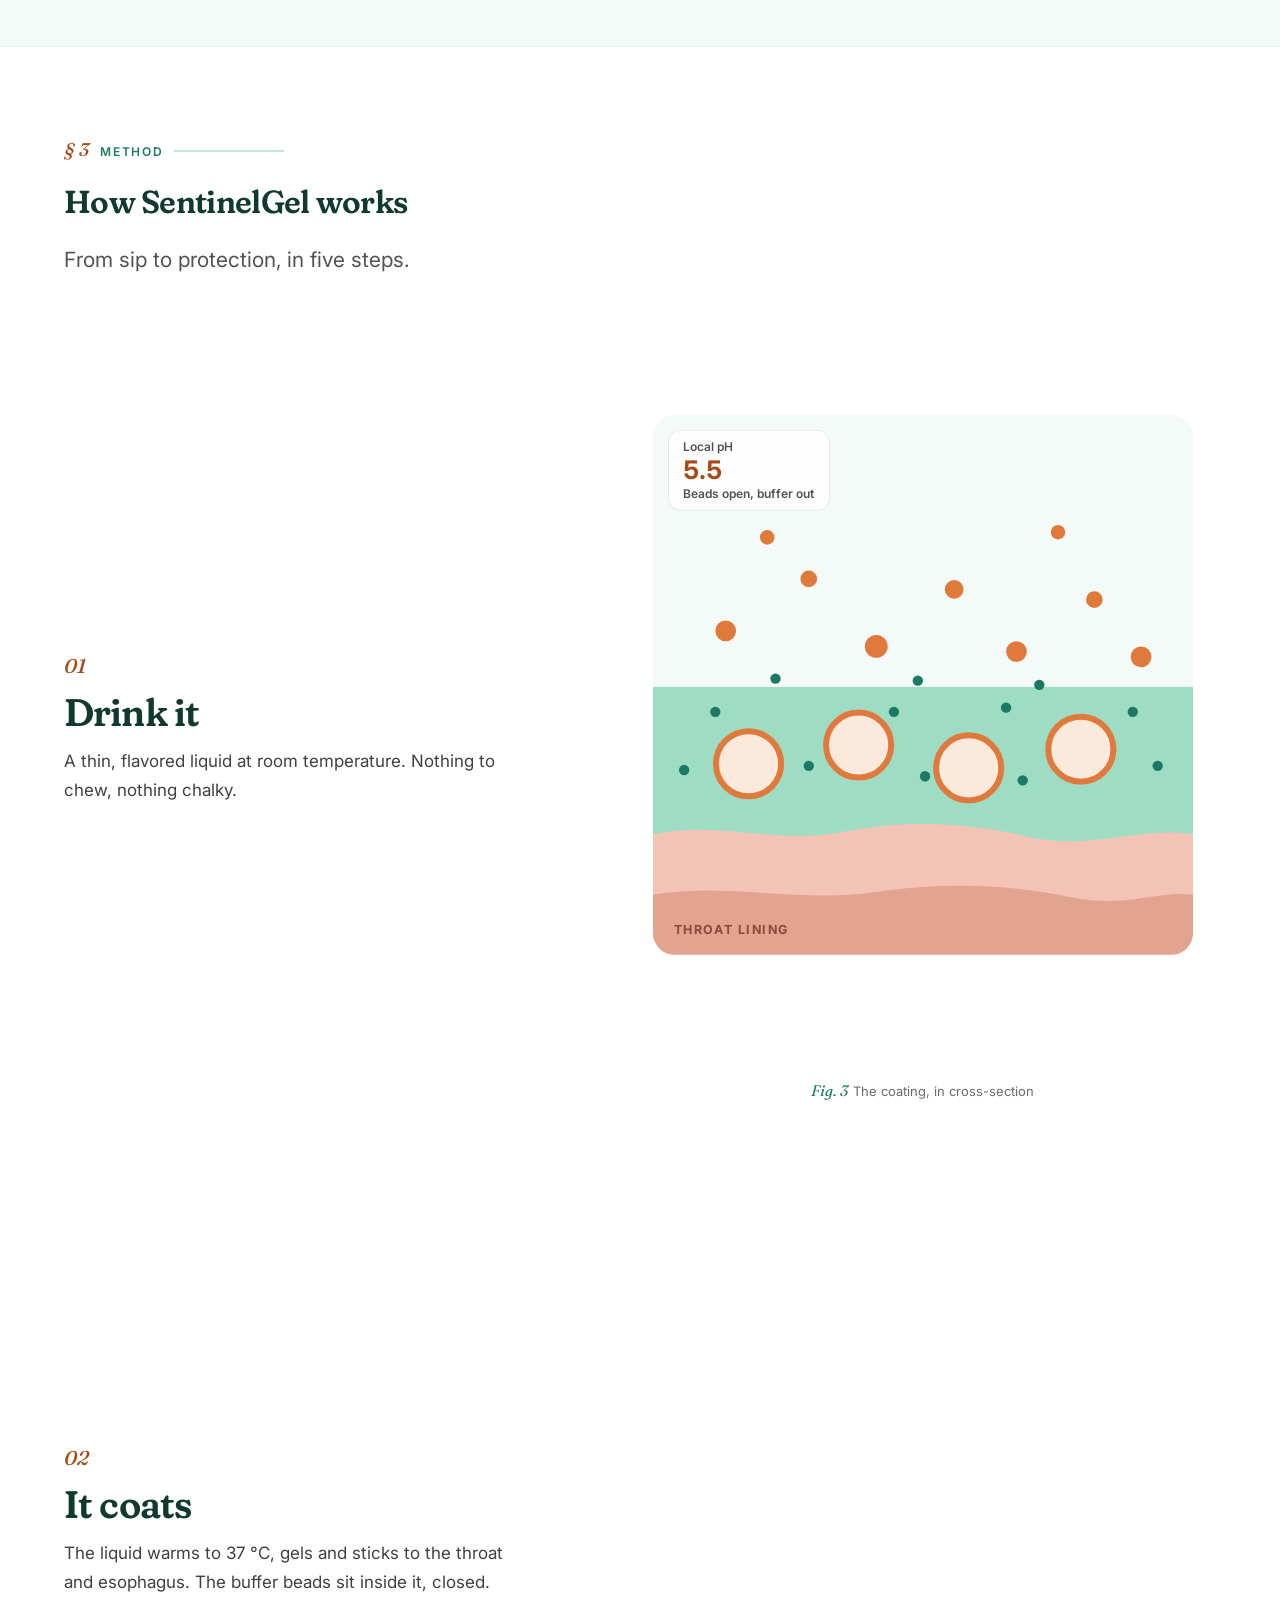
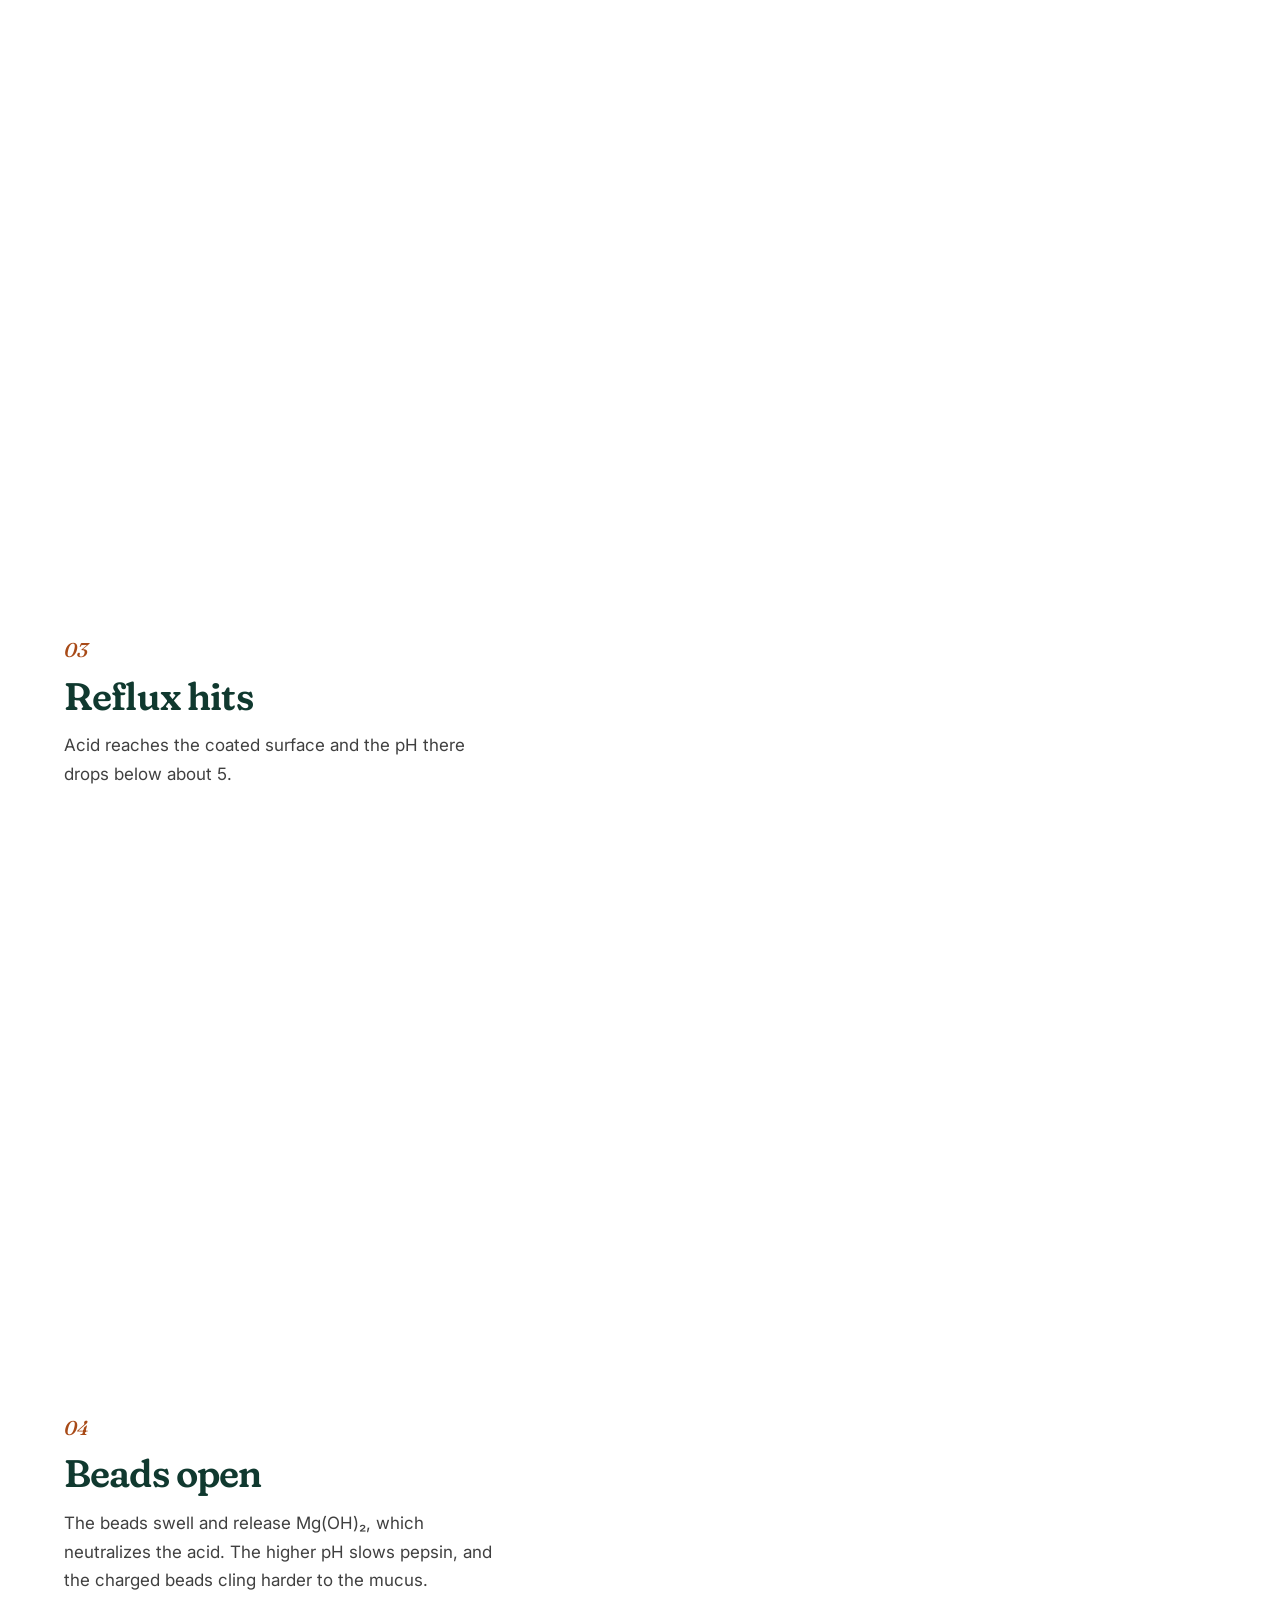
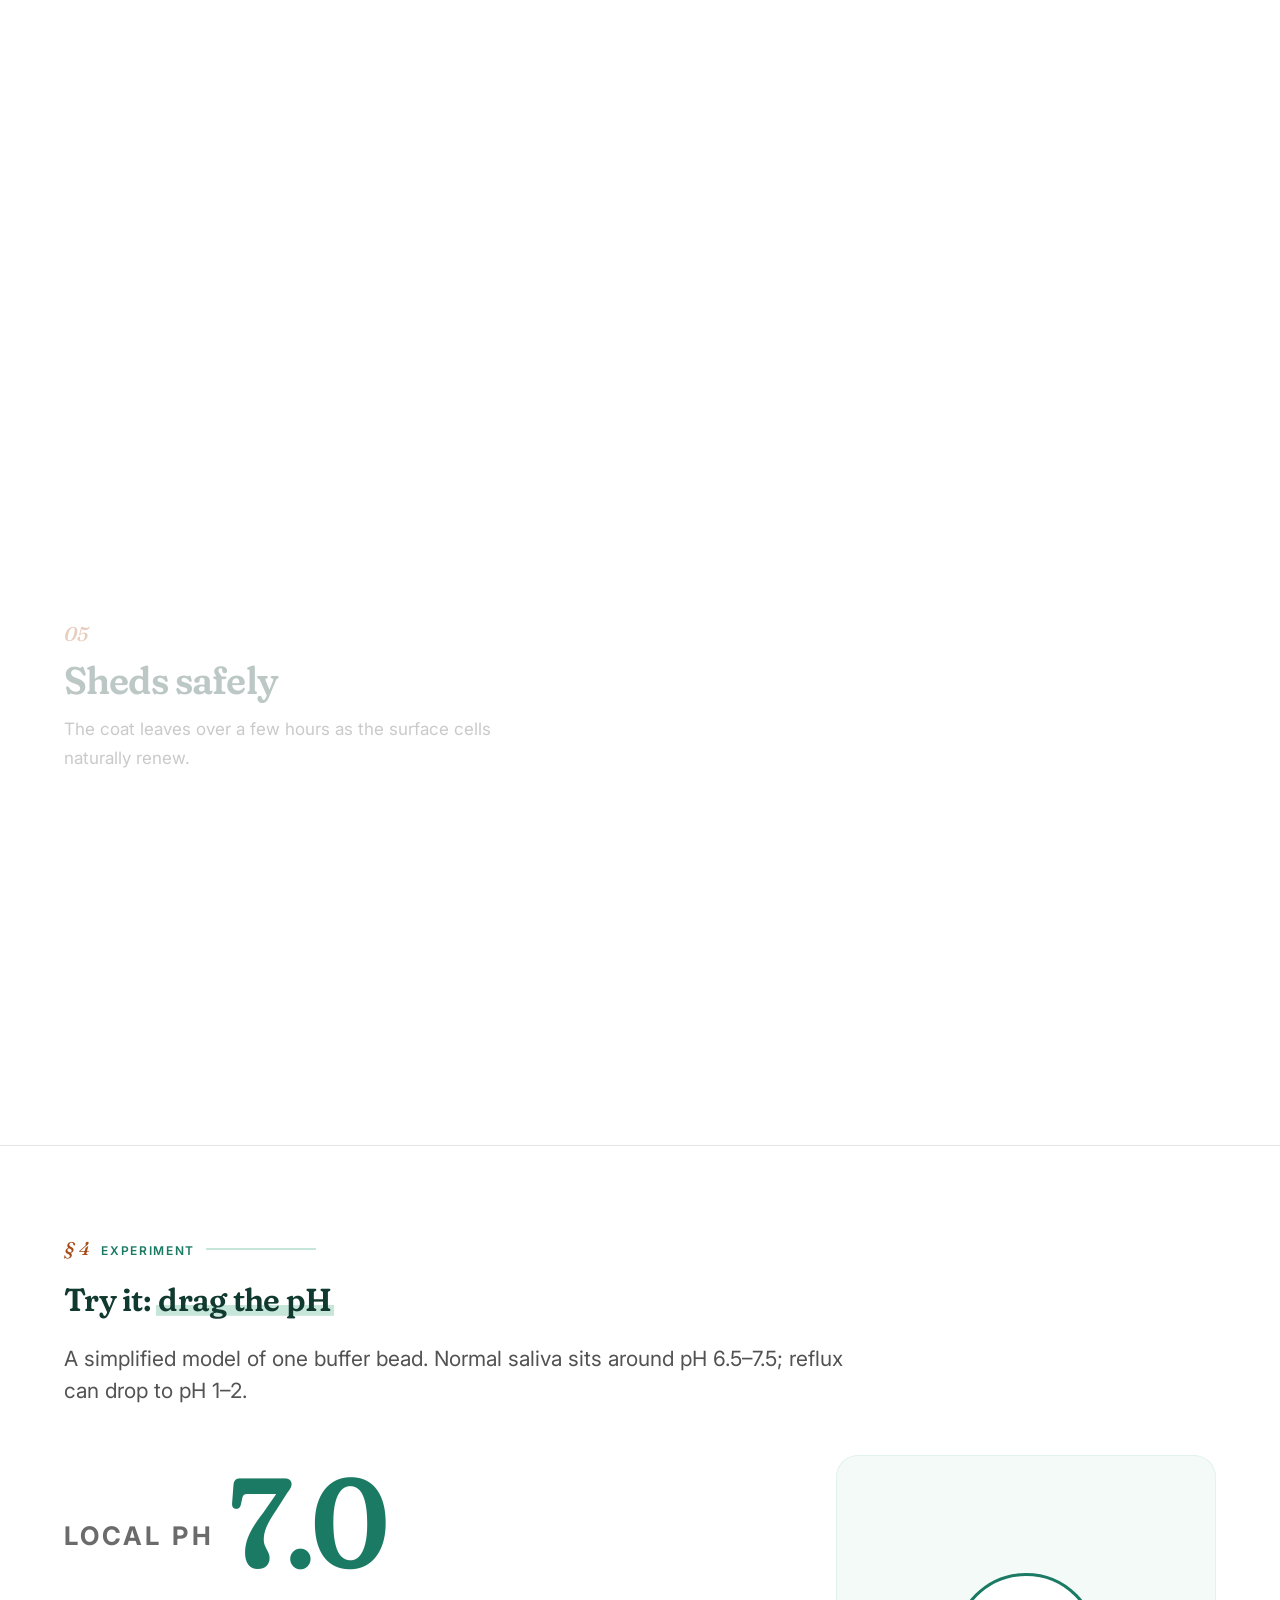
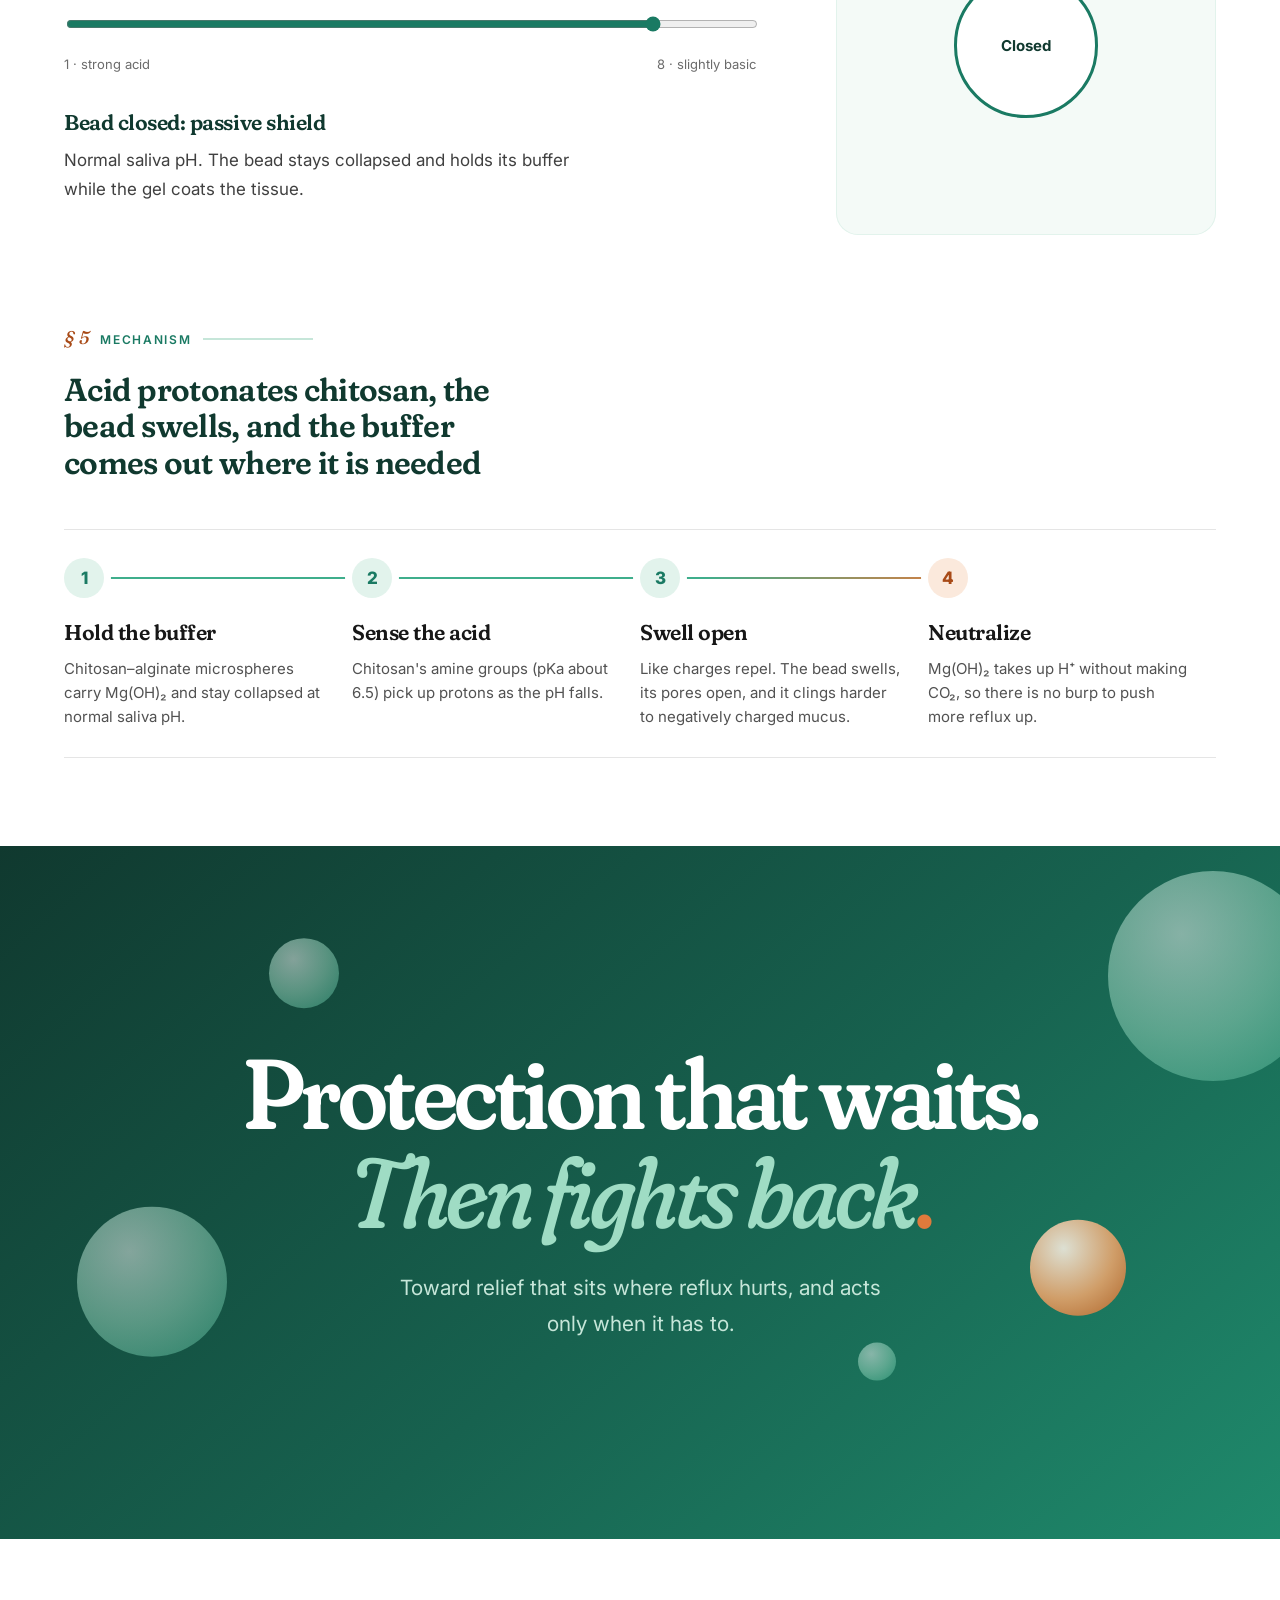
==== commit 9cbef664: "Split the scroll film into four labelled segments The progress line under the film becomes four bars" ====
--- a/index.html
+++ b/index.html
@@ -74,10 +74,10 @@
   <div class="film__stage">
     <canvas class="film__canvas" aria-hidden="true"></canvas>
     <ol class="film__caps">
-      <li data-at="0"><b>You drink it.</b> At room temperature it runs like water.</li>
-      <li data-at=".2"><b>It warms to 37 °C.</b> The liquid thickens and sets into a gel that clings.</li>
-      <li data-at=".5"><b>Acid arrives.</b> Reflux drops the pH at the surface of the gel.</li>
-      <li data-at=".66"><b>The beads open.</b> They release the buffer and the acid is neutralised.</li>
+      <li data-at="0" data-label="Drink"><b>You drink it.</b> At room temperature it runs like water.</li>
+      <li data-at=".2" data-label="Set"><b>It warms to 37 °C.</b> The liquid thickens and sets into a gel that clings.</li>
+      <li data-at=".5" data-label="Acid"><b>Acid arrives.</b> Reflux drops the pH at the surface of the gel.</li>
+      <li data-at=".66" data-label="Release"><b>The beads open.</b> They release the buffer and the acid is neutralised.</li>
     </ol>
     <div class="film__bar" aria-hidden="true"></div>
     <p class="film__note">Illustration generated with Google Flow (Veo). Not a photograph of the prototype.</p>
--- a/assets/site.css
+++ b/assets/site.css
@@ -576,8 +576,15 @@
 .film__caps li { grid-area: 1 / 1; font-family: var(--font-display); font-size: clamp(1.125rem, .95rem + 1.1vw, 1.75rem); line-height: 1.22; color: var(--gel-900); opacity: 0; transform: translateY(12px); transition: opacity .45s ease, transform .6s var(--ease); }
 .film__caps li.on { opacity: 1; transform: none; }
 .film__caps b { display: block; font-style: italic; font-weight: 500; color: var(--gel-700); }
-.film__bar { flex: none; position: relative; width: min(220px, 50vw); height: 2px; margin-top: clamp(.8rem, 2vh, 1.25rem); background: var(--gel-200); border-radius: 2px; overflow: hidden; }
-.film__bar::after { content: ""; position: absolute; inset: 0; transform-origin: left; transform: scaleX(var(--fp, 0)); background: var(--gel-700); }
+.film__step { display: block; margin-bottom: .35rem; font-family: var(--font); font-size: .6875rem; font-weight: 600; letter-spacing: .14em; text-transform: uppercase; color: var(--gel-500); }
+/* the film in parts: one segment per caption, each filling as its part plays */
+.film__bar { flex: none; display: flex; gap: 6px; width: min(100%, 34rem); margin-top: clamp(.8rem, 2vh, 1.25rem); }
+.film__seg { flex: 1 1 0; min-width: 0; padding: .5rem 0 .25rem; border: 0; background: none; cursor: pointer; font: inherit; font-size: .75rem; font-weight: 600; letter-spacing: .02em; text-align: left; color: var(--gray-500); transition: color .3s ease; }
+.film__seg i { display: block; position: relative; height: 3px; margin-bottom: .45rem; border-radius: 3px; overflow: hidden; background: var(--gel-200); }
+.film__seg i::after { content: ""; position: absolute; inset: 0; transform-origin: left; transform: scaleX(var(--sf, 0)); background: var(--gel-700); }
+.film__seg span { display: block; white-space: nowrap; overflow: hidden; text-overflow: ellipsis; }
+.film__seg.on, .film__seg:hover { color: var(--gel-900); }
+.film__seg:focus-visible { outline: 2px solid var(--gel-700); outline-offset: 3px; border-radius: 4px; }
 .film__note { flex: none; margin-top: .7rem; font-size: .75rem; color: var(--gray-500); text-align: center; }
 /* reduced motion: one still, the lines stacked, no scrubbing */
 .film--still { height: auto; padding: 2rem 0 3rem; }
